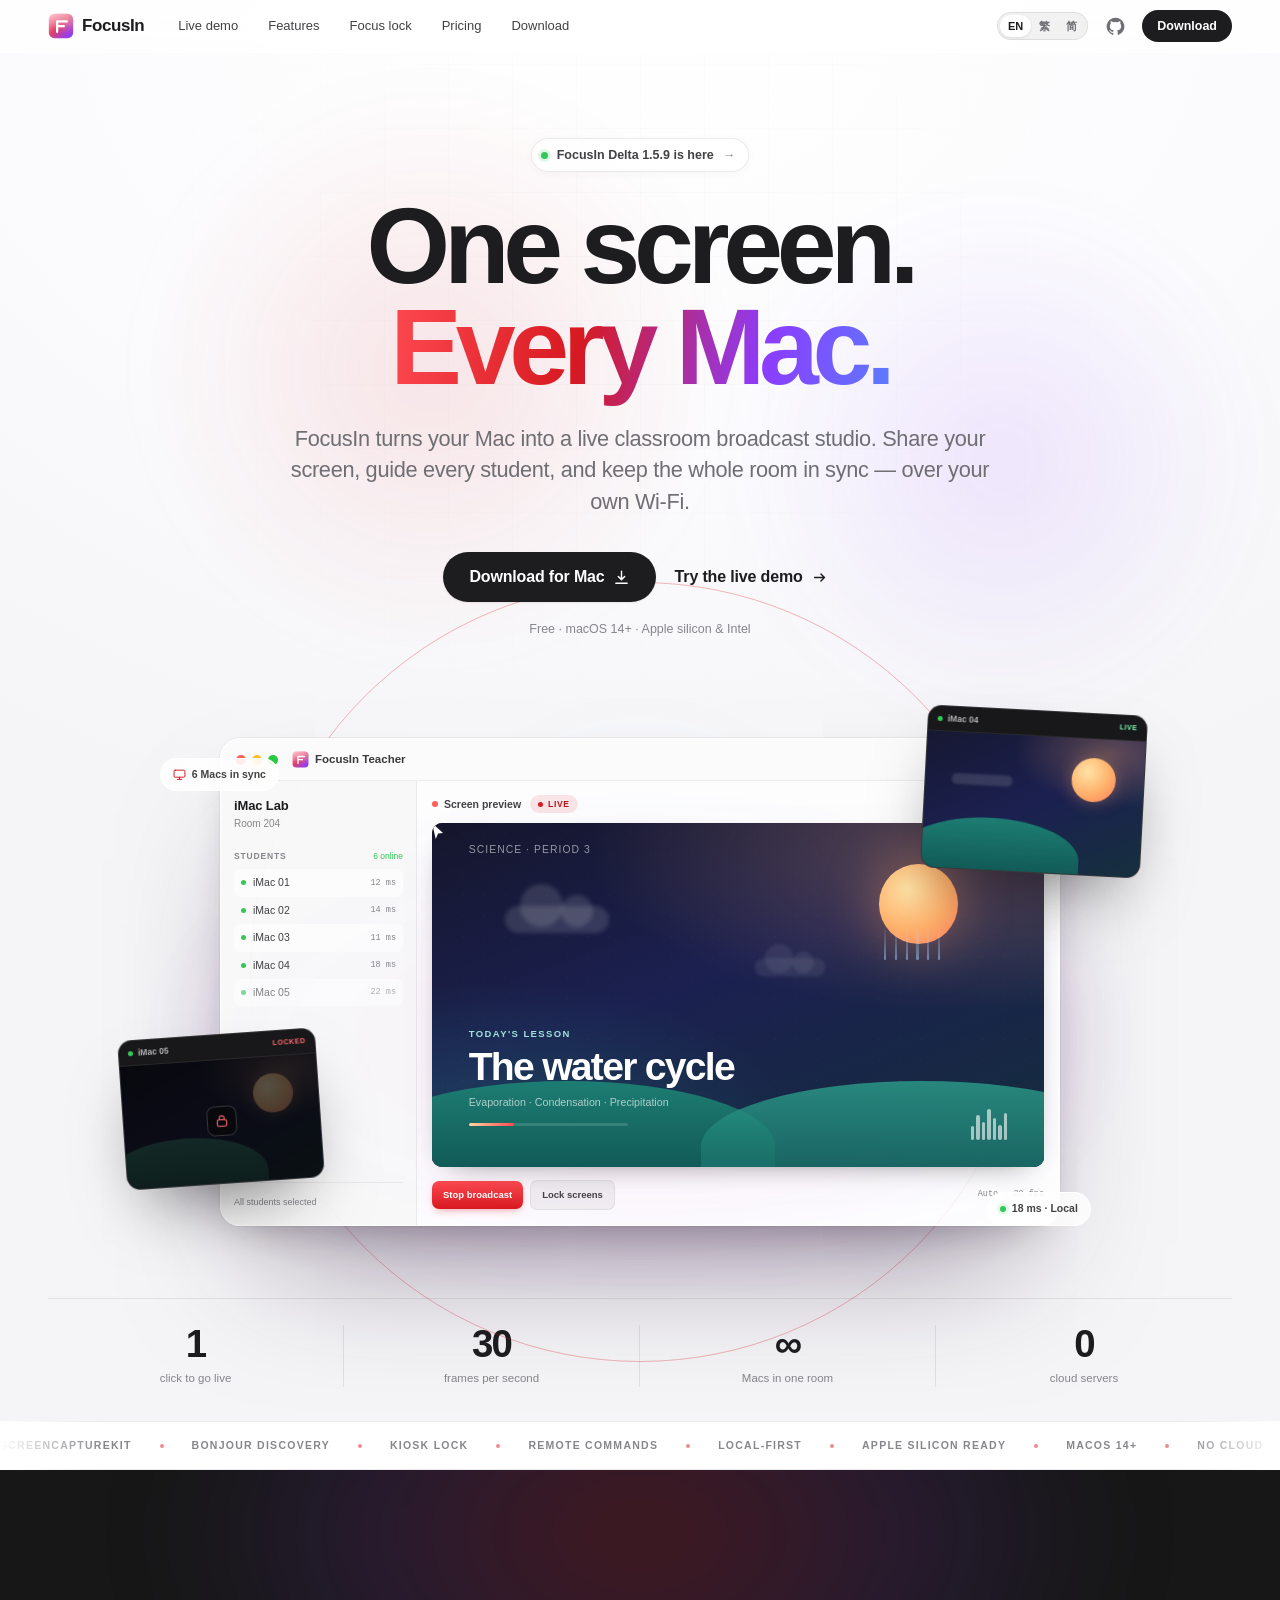
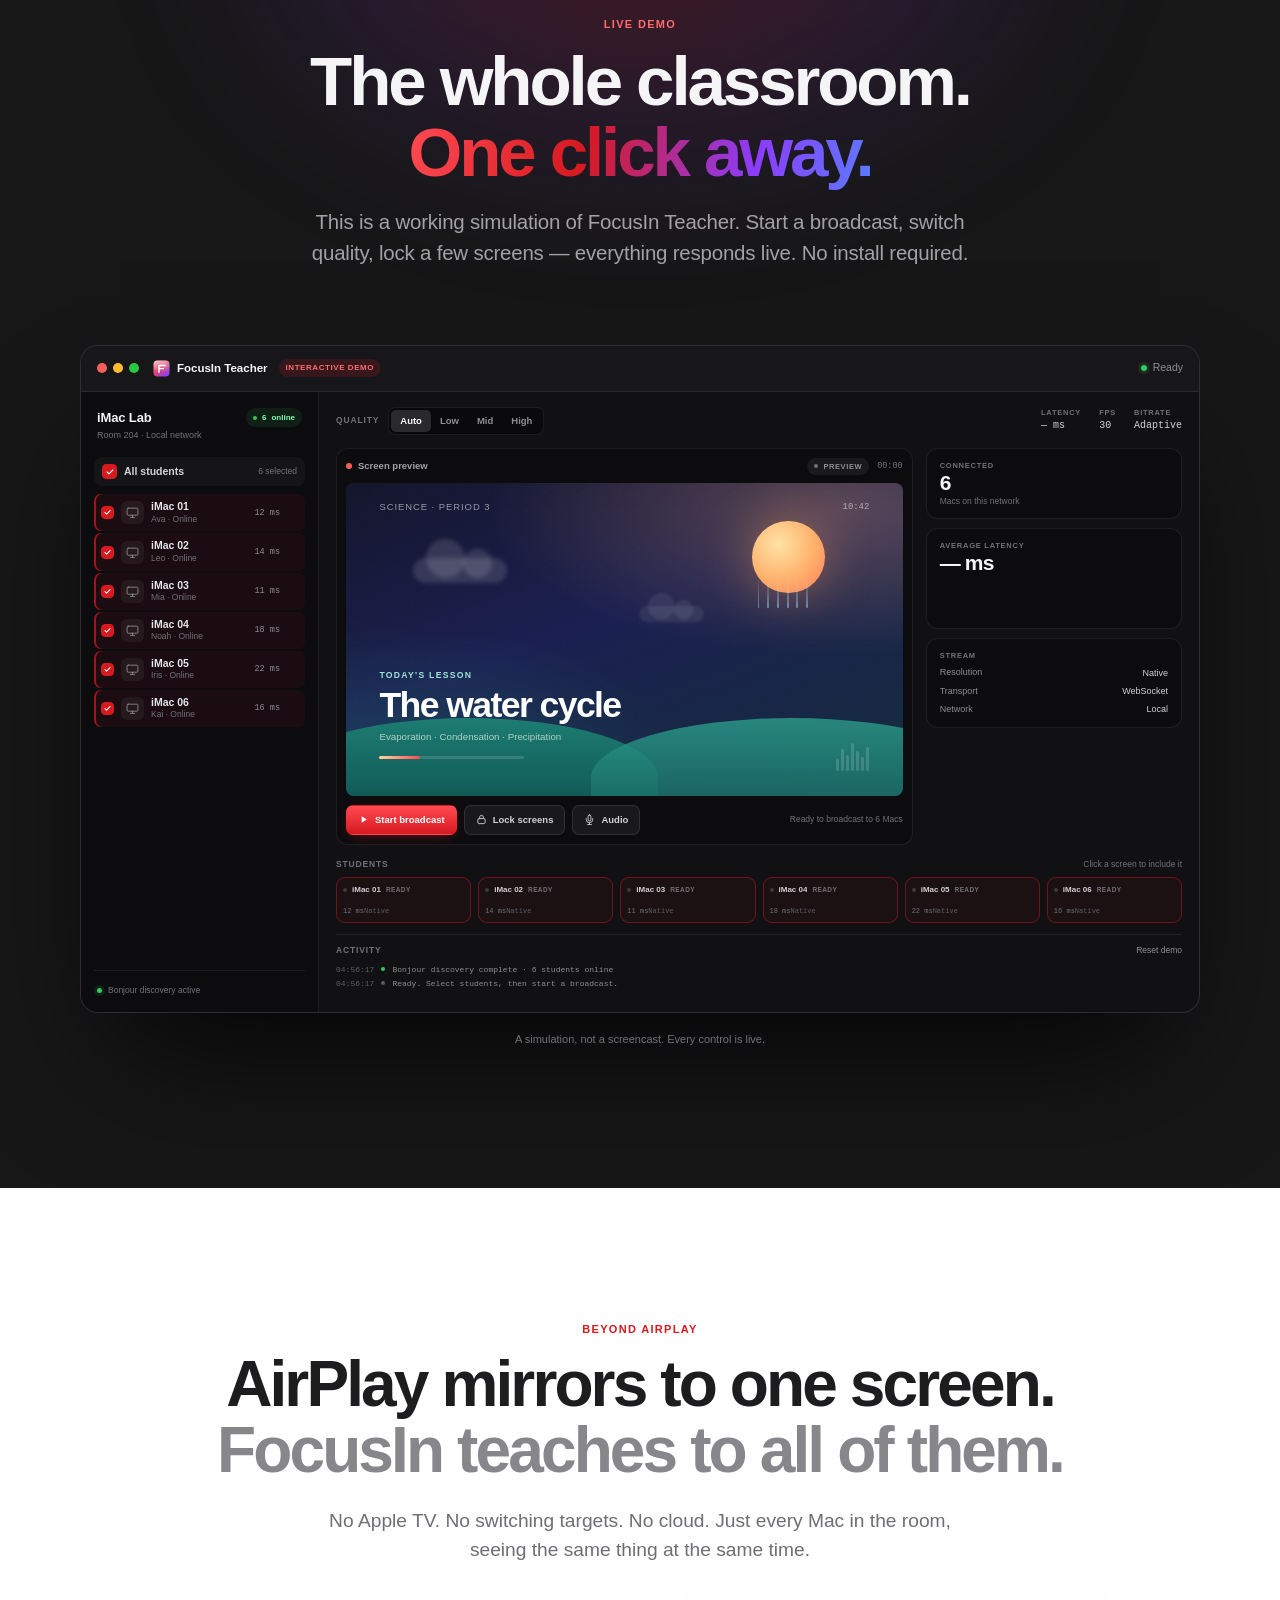
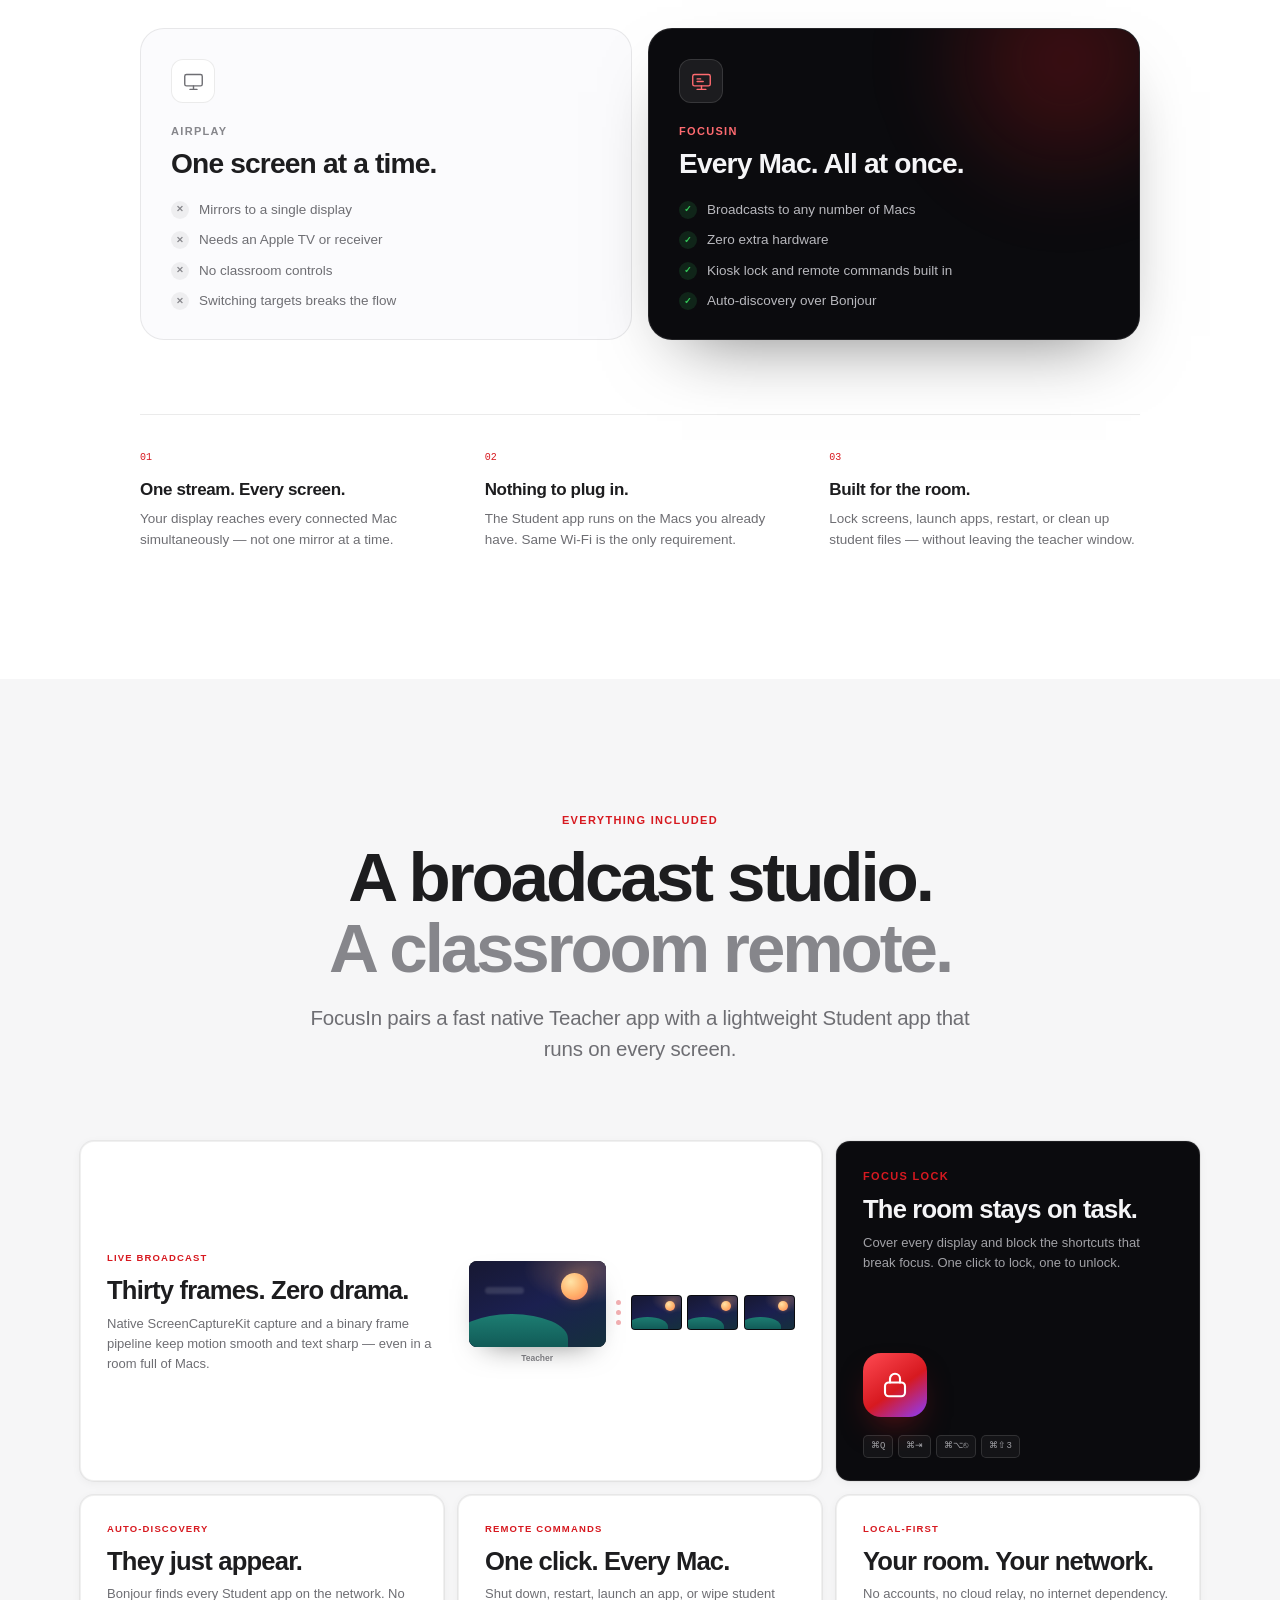
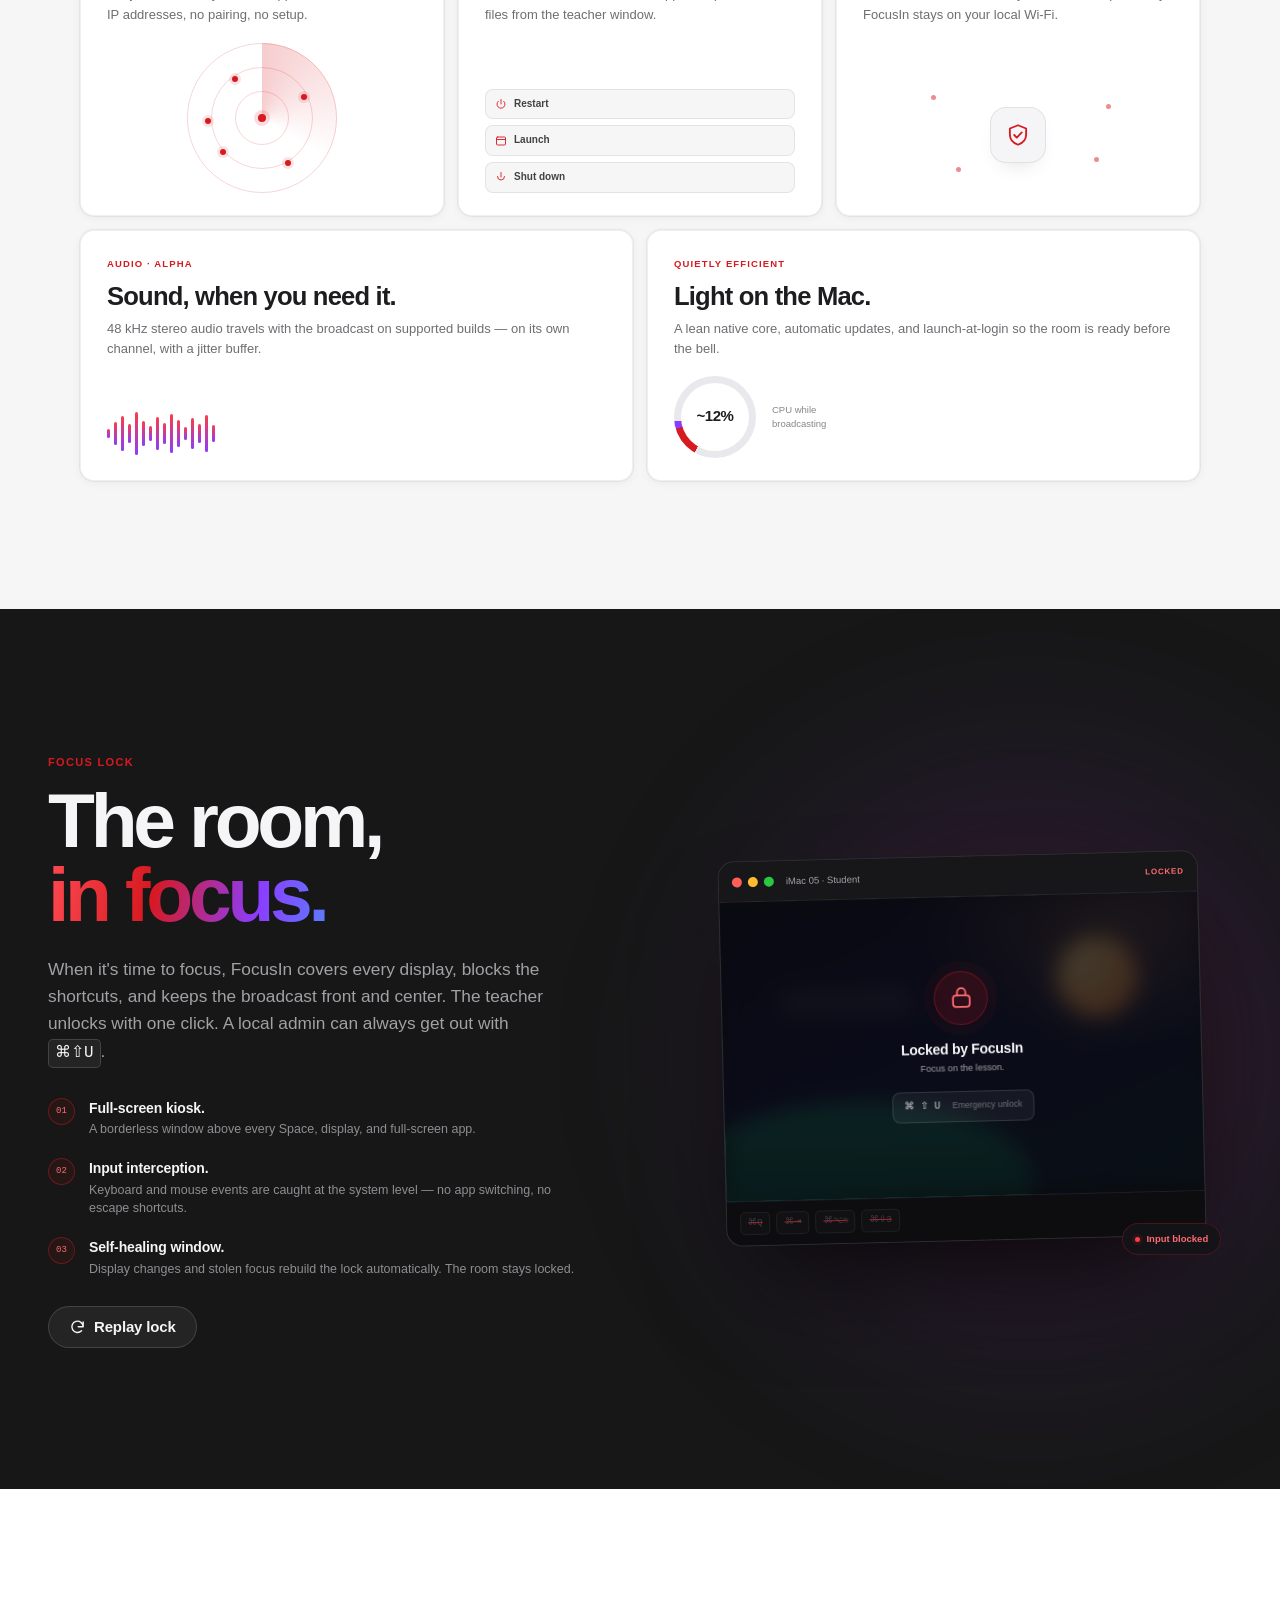
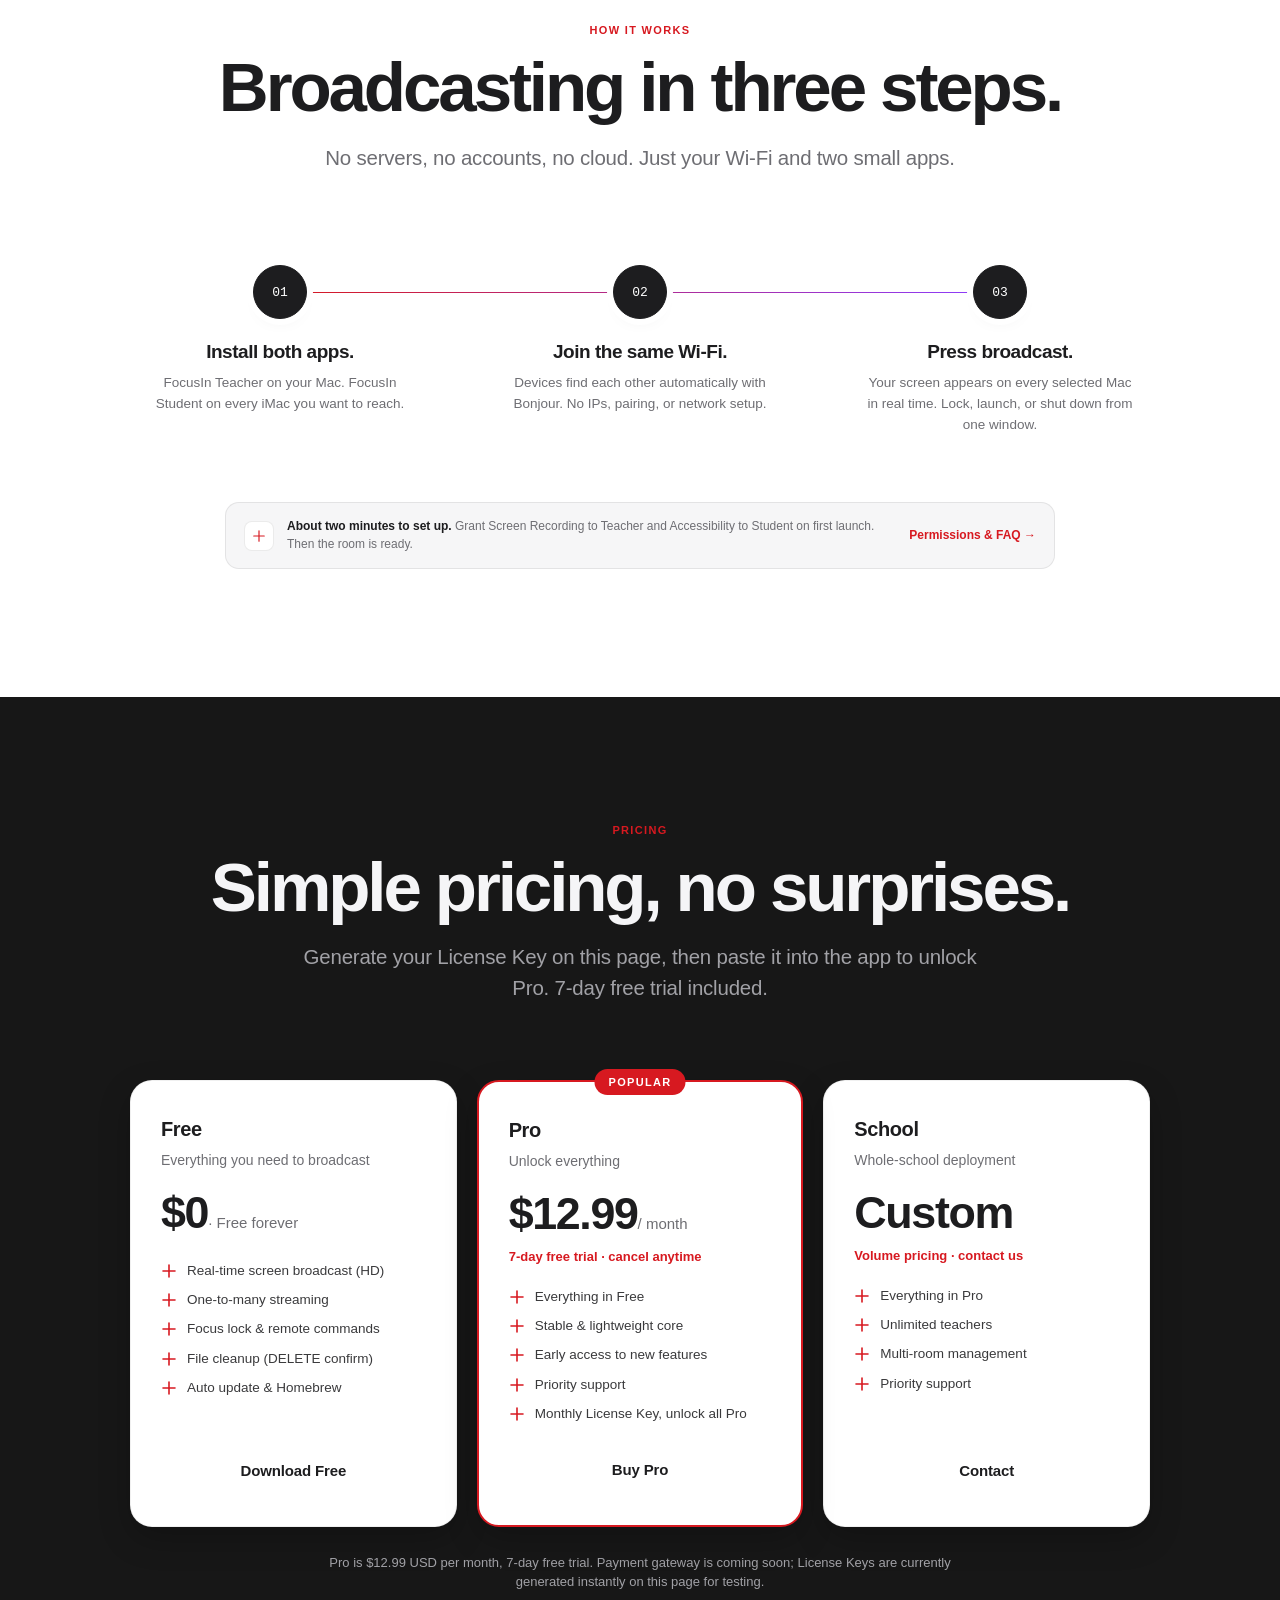
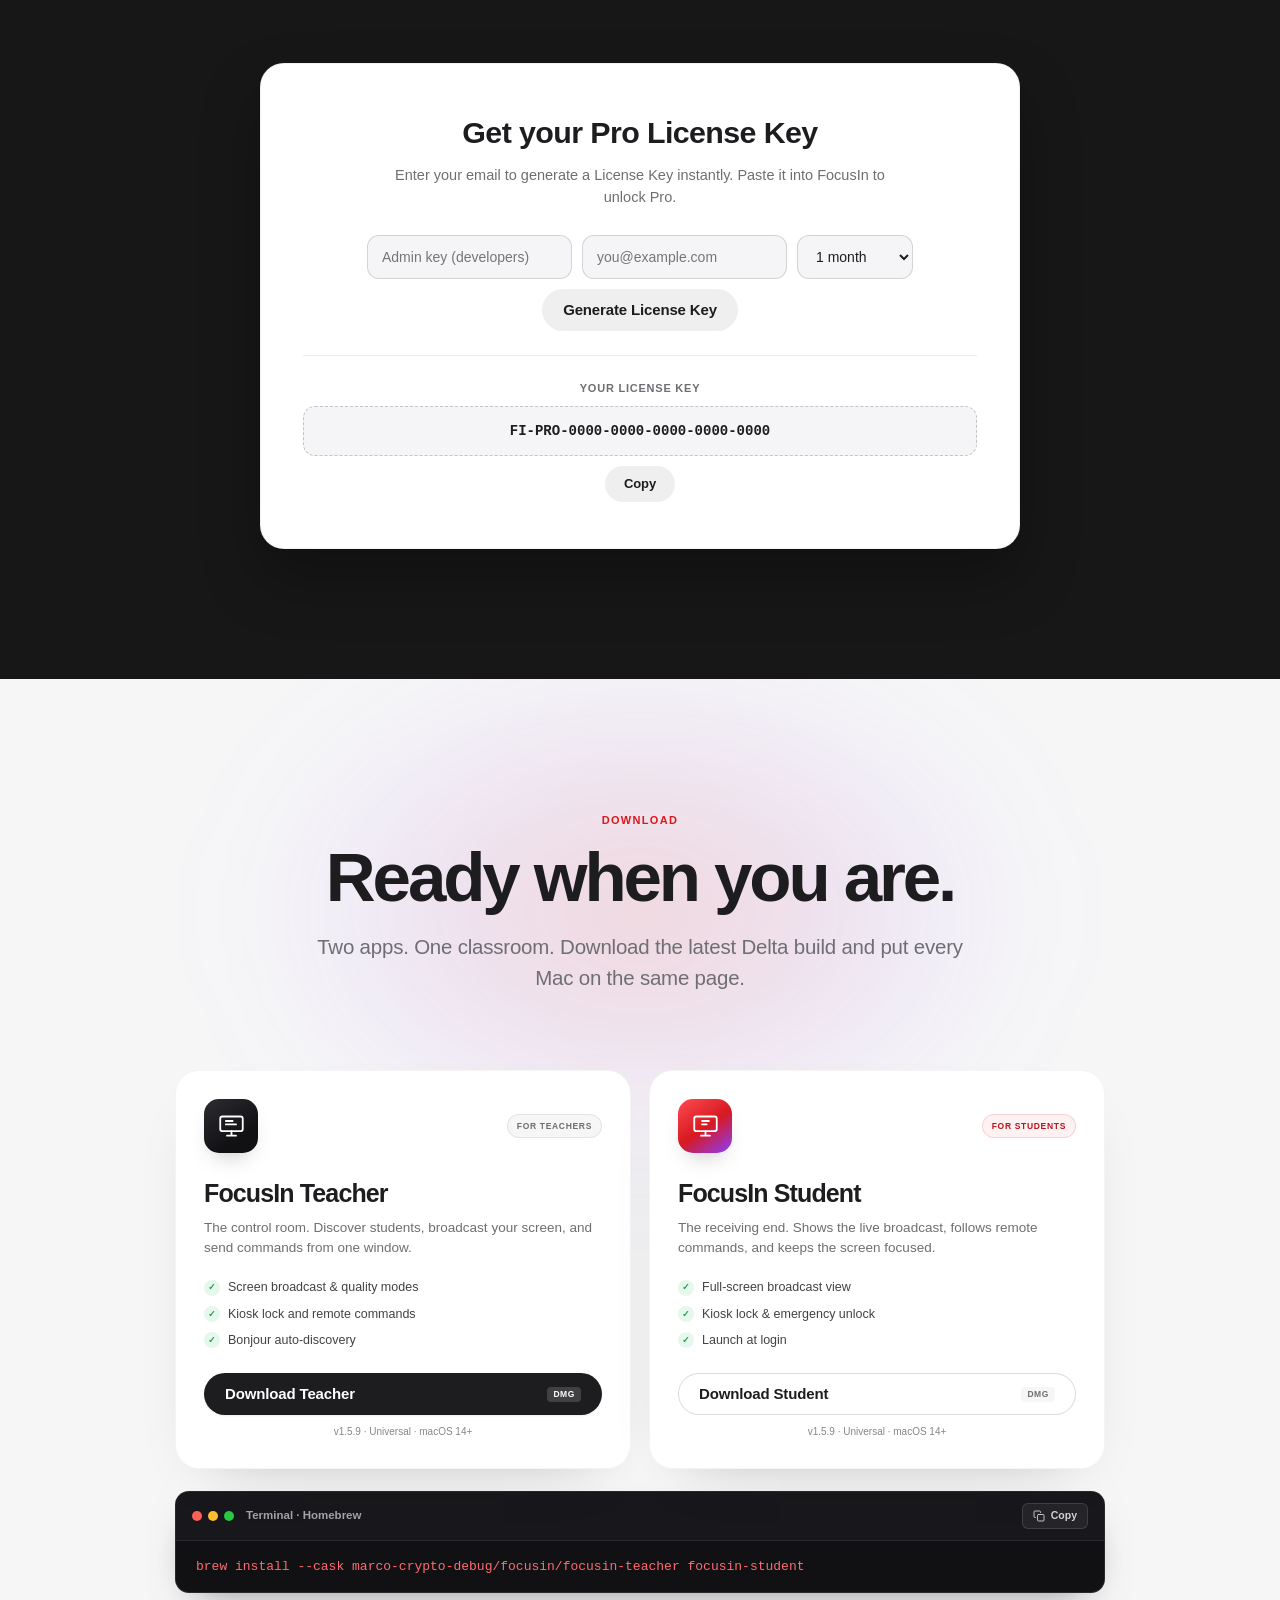
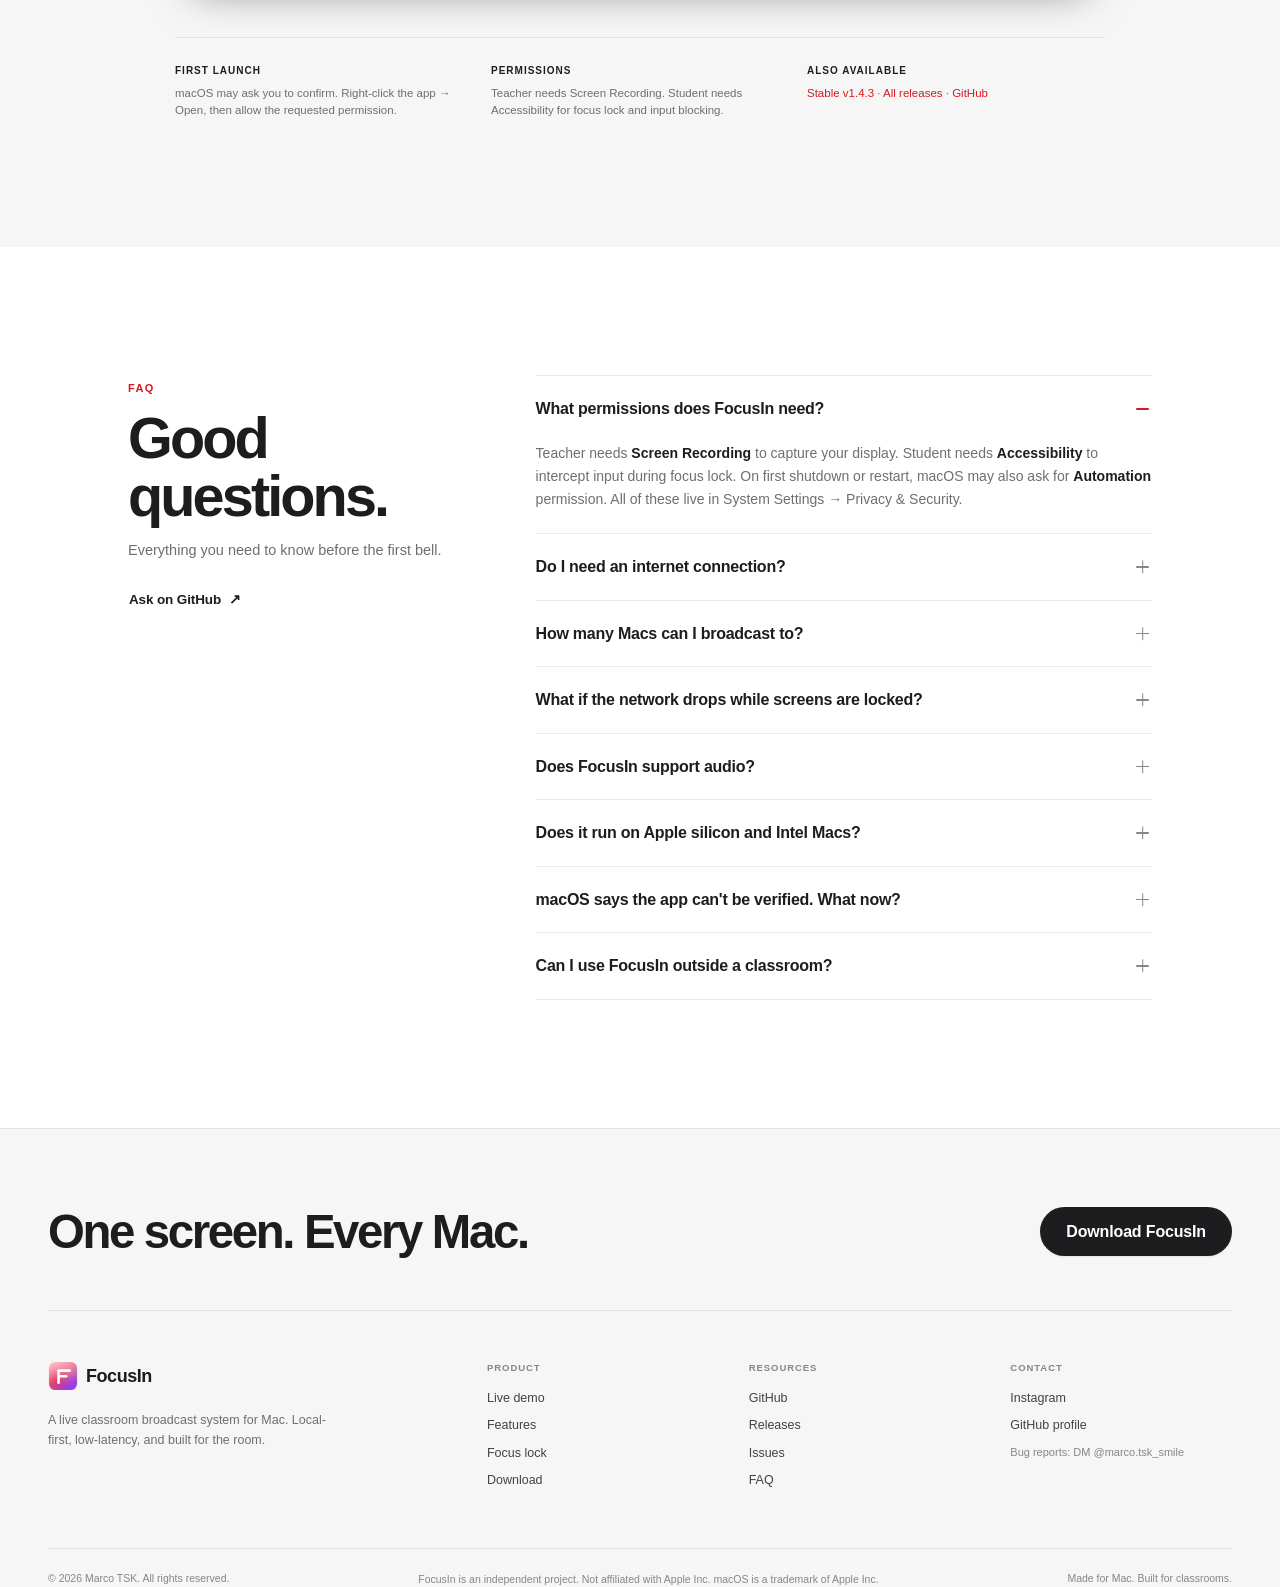
==== source/web/public/index.html @ 0133f8a9 "feat(web): 優化首屏載入效能，同步 App #D71920 品牌色與標題樣式，發布 Cloudflare Pages 靜態構建 - 首屏效能優化：移除 1s-3s 人工動畫延遲，背景 orb" ====
<!DOCTYPE html>
<html lang="en">
<head>
  <meta charset="UTF-8">
  <meta name="viewport" content="width=device-width, initial-scale=1.0">
  <title>FocusIn — One screen. Every Mac.</title>
  <meta name="description" content="FocusIn is a live classroom broadcast system for Mac. Share one screen with every student Mac on your local network, lock the room, and send commands — no dongles, accounts, or cloud.">
  <meta name="theme-color" content="#ffffff">
  <meta name="color-scheme" content="light">
  <link rel="icon" href="data:image/svg+xml,%3Csvg%20xmlns%3D%22http%3A%2F%2Fwww.w3.org%2F2000%2Fsvg%22%20viewBox%3D%220%200%20512%20512%22%20role%3D%22img%22%20aria-label%3D%22FocusIn%20app%20icon%22%3E%0A%20%20%3Cdefs%3E%0A%20%20%20%20%3ClinearGradient%20id%3D%22bg%22%20x1%3D%2288%22%20y1%3D%2256%22%20x2%3D%22436%22%20y2%3D%22456%22%20gradientUnits%3D%22userSpaceOnUse%22%3E%0A%20%20%20%20%20%20%3Cstop%20stop-color%3D%22%23FF9AAF%22%2F%3E%0A%20%20%20%20%20%20%3Cstop%20offset%3D%22.46%22%20stop-color%3D%22%23E0416A%22%2F%3E%0A%20%20%20%20%20%20%3Cstop%20offset%3D%221%22%20stop-color%3D%22%238B3DFF%22%2F%3E%0A%20%20%20%20%3C%2FlinearGradient%3E%0A%20%20%20%20%3ClinearGradient%20id%3D%22shine%22%20x1%3D%22256%22%20y1%3D%2216%22%20x2%3D%22256%22%20y2%3D%22320%22%20gradientUnits%3D%22userSpaceOnUse%22%3E%0A%20%20%20%20%20%20%3Cstop%20stop-color%3D%22%23FFFFFF%22%20stop-opacity%3D%22.28%22%2F%3E%0A%20%20%20%20%20%20%3Cstop%20offset%3D%221%22%20stop-color%3D%22%23FFFFFF%22%20stop-opacity%3D%220%22%2F%3E%0A%20%20%20%20%3C%2FlinearGradient%3E%0A%20%20%20%20%3CradialGradient%20id%3D%22halo%22%20cx%3D%220%22%20cy%3D%220%22%20r%3D%221%22%20gradientTransform%3D%22translate%28360%20120%29%20rotate%28128%29%20scale%28290%29%22%20gradientUnits%3D%22userSpaceOnUse%22%3E%0A%20%20%20%20%20%20%3Cstop%20stop-color%3D%22%23FFFFFF%22%20stop-opacity%3D%22.22%22%2F%3E%0A%20%20%20%20%20%20%3Cstop%20offset%3D%221%22%20stop-color%3D%22%23FFFFFF%22%20stop-opacity%3D%220%22%2F%3E%0A%20%20%20%20%3C%2FradialGradient%3E%0A%20%20%3C%2Fdefs%3E%0A%20%20%3Crect%20x%3D%2216%22%20y%3D%2216%22%20width%3D%22480%22%20height%3D%22480%22%20rx%3D%22112%22%20fill%3D%22url%28%23bg%29%22%2F%3E%0A%20%20%3Crect%20x%3D%2216%22%20y%3D%2216%22%20width%3D%22480%22%20height%3D%22480%22%20rx%3D%22112%22%20fill%3D%22url%28%23halo%29%22%2F%3E%0A%20%20%3Crect%20x%3D%2216%22%20y%3D%2216%22%20width%3D%22480%22%20height%3D%22480%22%20rx%3D%22112%22%20fill%3D%22url%28%23shine%29%22%2F%3E%0A%20%20%3Crect%20x%3D%2228%22%20y%3D%2228%22%20width%3D%22456%22%20height%3D%22456%22%20rx%3D%22100%22%20fill%3D%22none%22%20stroke%3D%22%23FFFFFF%22%20stroke-opacity%3D%22.22%22%20stroke-width%3D%222%22%2F%3E%0A%20%20%3Cpath%20d%3D%22M180%20372V164M180%20164h176M180%20260h132%22%20fill%3D%22none%22%20stroke%3D%22%23FFFFFF%22%20stroke-width%3D%2244%22%20stroke-linecap%3D%22round%22%20stroke-linejoin%3D%22round%22%2F%3E%0A%20%20%3Ccircle%20cx%3D%22370%22%20cy%3D%22164%22%20r%3D%2223%22%20fill%3D%22%23FFFFFF%22%20fill-opacity%3D%22.92%22%2F%3E%0A%3C%2Fsvg%3E%0A" type="image/svg+xml">
  <link rel="apple-touch-icon" href="data:image/svg+xml,%3Csvg%20xmlns%3D%22http%3A%2F%2Fwww.w3.org%2F2000%2Fsvg%22%20viewBox%3D%220%200%20512%20512%22%20role%3D%22img%22%20aria-label%3D%22FocusIn%20app%20icon%22%3E%0A%20%20%3Cdefs%3E%0A%20%20%20%20%3ClinearGradient%20id%3D%22bg%22%20x1%3D%2288%22%20y1%3D%2256%22%20x2%3D%22436%22%20y2%3D%22456%22%20gradientUnits%3D%22userSpaceOnUse%22%3E%0A%20%20%20%20%20%20%3Cstop%20stop-color%3D%22%23FF9AAF%22%2F%3E%0A%20%20%20%20%20%20%3Cstop%20offset%3D%22.46%22%20stop-color%3D%22%23E0416A%22%2F%3E%0A%20%20%20%20%20%20%3Cstop%20offset%3D%221%22%20stop-color%3D%22%238B3DFF%22%2F%3E%0A%20%20%20%20%3C%2FlinearGradient%3E%0A%20%20%20%20%3ClinearGradient%20id%3D%22shine%22%20x1%3D%22256%22%20y1%3D%2216%22%20x2%3D%22256%22%20y2%3D%22320%22%20gradientUnits%3D%22userSpaceOnUse%22%3E%0A%20%20%20%20%20%20%3Cstop%20stop-color%3D%22%23FFFFFF%22%20stop-opacity%3D%22.28%22%2F%3E%0A%20%20%20%20%20%20%3Cstop%20offset%3D%221%22%20stop-color%3D%22%23FFFFFF%22%20stop-opacity%3D%220%22%2F%3E%0A%20%20%20%20%3C%2FlinearGradient%3E%0A%20%20%20%20%3CradialGradient%20id%3D%22halo%22%20cx%3D%220%22%20cy%3D%220%22%20r%3D%221%22%20gradientTransform%3D%22translate%28360%20120%29%20rotate%28128%29%20scale%28290%29%22%20gradientUnits%3D%22userSpaceOnUse%22%3E%0A%20%20%20%20%20%20%3Cstop%20stop-color%3D%22%23FFFFFF%22%20stop-opacity%3D%22.22%22%2F%3E%0A%20%20%20%20%20%20%3Cstop%20offset%3D%221%22%20stop-color%3D%22%23FFFFFF%22%20stop-opacity%3D%220%22%2F%3E%0A%20%20%20%20%3C%2FradialGradient%3E%0A%20%20%3C%2Fdefs%3E%0A%20%20%3Crect%20x%3D%2216%22%20y%3D%2216%22%20width%3D%22480%22%20height%3D%22480%22%20rx%3D%22112%22%20fill%3D%22url%28%23bg%29%22%2F%3E%0A%20%20%3Crect%20x%3D%2216%22%20y%3D%2216%22%20width%3D%22480%22%20height%3D%22480%22%20rx%3D%22112%22%20fill%3D%22url%28%23halo%29%22%2F%3E%0A%20%20%3Crect%20x%3D%2216%22%20y%3D%2216%22%20width%3D%22480%22%20height%3D%22480%22%20rx%3D%22112%22%20fill%3D%22url%28%23shine%29%22%2F%3E%0A%20%20%3Crect%20x%3D%2228%22%20y%3D%2228%22%20width%3D%22456%22%20height%3D%22456%22%20rx%3D%22100%22%20fill%3D%22none%22%20stroke%3D%22%23FFFFFF%22%20stroke-opacity%3D%22.22%22%20stroke-width%3D%222%22%2F%3E%0A%20%20%3Cpath%20d%3D%22M180%20372V164M180%20164h176M180%20260h132%22%20fill%3D%22none%22%20stroke%3D%22%23FFFFFF%22%20stroke-width%3D%2244%22%20stroke-linecap%3D%22round%22%20stroke-linejoin%3D%22round%22%2F%3E%0A%20%20%3Ccircle%20cx%3D%22370%22%20cy%3D%22164%22%20r%3D%2223%22%20fill%3D%22%23FFFFFF%22%20fill-opacity%3D%22.92%22%2F%3E%0A%3C%2Fsvg%3E%0A">
  <meta property="og:title" content="FocusIn — One screen. Every Mac.">
  <meta property="og:description" content="A live classroom broadcast system for Mac. Share one screen with every Mac on your local network.">
  <meta property="og:type" content="website">
  
  <script>document.documentElement.classList.add('js');</script>
<style>
/* ============================================================
   FocusIn — Apple-style product site
   Vanilla CSS. No build step.
   ============================================================ */

/* ---------- Reset & tokens ---------- */
*,
*::before,
*::after { margin: 0; padding: 0; box-sizing: border-box; }

:root {
  --bg: #ffffff;
  --bg-soft: #f6f6f7;
  --ink: #1d1d1f;
  --ink-soft: #424245;
  --muted: #6e6e73;
  --muted-2: #86868b;
  --muted-3: #a1a1a6;
  --line: rgba(0, 0, 0, 0.08);
  --line-strong: rgba(0, 0, 0, 0.14);
  --accent: #D71920;
  --accent-soft: #ff3b45;
  --accent-deep: #b8141a;
  --violet: #8b3dff;
  --green: #1f9d55;
  --dark: #171717;
  --dark-2: #101013;
  --dark-3: #17171a;
  --white-06: rgba(255, 255, 255, 0.06);
  --white-08: rgba(255, 255, 255, 0.08);
  --white-12: rgba(255, 255, 255, 0.12);
  --container: 1240px;
  --radius-s: 10px;
  --radius-m: 14px;
  --radius-l: 24px;
  --radius-xl: 32px;
  --font: -apple-system, BlinkMacSystemFont, "SF Pro Display", "SF Pro Text", "Helvetica Neue", "PingFang SC", "PingFang TC", "Hiragino Sans GB", "Microsoft YaHei", Arial, sans-serif;
  --mono: ui-monospace, "SF Mono", SFMono-Regular, Menlo, Monaco, Consolas, "Liberation Mono", monospace;
  --ease-out: cubic-bezier(0.16, 1, 0.3, 1);
  --ease-spring: cubic-bezier(0.34, 1.56, 0.64, 1);
  --shadow-soft: 0 20px 60px -30px rgba(0, 0, 0, 0.2);
  --shadow-card: 0 2px 10px rgba(0, 0, 0, 0.05), 0 0 0 1px rgba(0, 0, 0, 0.05);
  --shadow-hover: 0 18px 45px -14px rgba(215, 25, 32, 0.16), 0 0 0 1px rgba(215, 25, 32, 0.25);
  --nav-h: 52px;
}

html {
  scroll-behavior: smooth;
  -webkit-text-size-adjust: 100%;
}

section[id],
header[id] {
  scroll-margin-top: calc(var(--nav-h) + 24px);
}

body {
  background: var(--bg);
  color: var(--ink);
  font-family: var(--font);
  font-size: 16px;
  line-height: 1.47;
  -webkit-font-smoothing: antialiased;
  -moz-osx-font-smoothing: grayscale;
  overflow-x: hidden;
}

::selection { background: var(--accent); color: #fff; }

img, svg { display: block; }
img { max-width: 100%; }
a { color: inherit; text-decoration: none; }
button { font: inherit; color: inherit; }
ul, ol { list-style: none; }
h1, h2, h3, h4, p { text-wrap: pretty; }

:focus-visible {
  outline: 2px solid var(--accent);
  outline-offset: 3px;
  border-radius: 4px;
}

.skip-link {
  position: fixed;
  top: 12px;
  left: 12px;
  z-index: 1000;
  padding: 10px 16px;
  border-radius: 10px;
  background: var(--ink);
  color: #fff;
  font-size: 13px;
  transform: translateY(-160%);
  transition: transform 0.25s var(--ease-out);
}
.skip-link:focus { transform: translateY(0); }

.scroll-progress {
  position: fixed;
  inset: 0 0 auto 0;
  height: 2px;
  z-index: 300;
  pointer-events: none;
}
.scroll-progress span {
  display: block;
  height: 100%;
  width: 100%;
  background: linear-gradient(90deg, var(--accent), var(--violet));
  transform: scaleX(0);
  transform-origin: left center;
}

.container {
  width: 100%;
  max-width: var(--container);
  margin: 0 auto;
  padding: 0 28px;
}

/* ---------- Typography helpers ---------- */
.text-gradient {
  background: linear-gradient(100deg, #ff4a52 0%, #D71920 38%, #8B3DFF 75%, #5B7CFF 100%);
  -webkit-background-clip: text;
  background-clip: text;
  -webkit-text-fill-color: transparent;
  color: transparent;
}
.muted { color: var(--muted-2); }

.eyebrow {
  display: inline-flex;
  align-items: center;
  gap: 6px;
  font-size: 11px;
  font-weight: 600;
  line-height: 1;
  letter-spacing: 0.12em;
  text-transform: uppercase;
  color: var(--accent);
  margin-bottom: 16px;
}

.section-head {
  max-width: 860px;
  margin: 0 auto clamp(48px, 6vw, 76px);
  text-align: center;
}
.section-head h2 {
  font-size: clamp(2.6rem, 5.4vw, 4.6rem);
  line-height: 1.02;
  letter-spacing: -0.045em;
  font-weight: 700;
}
.section-head p {
  max-width: 680px;
  margin: 20px auto 0;
  font-size: clamp(1.05rem, 1.6vw, 1.3rem);
  line-height: 1.5;
  letter-spacing: -0.01em;
  color: var(--muted);
}

.section-dark {
  background: var(--dark);
  color: #f5f5f7;
}
.section-head--dark p { color: #a1a1a6; }
.section-head--dark .eyebrow { color: #ff6b70; }

/* ---------- Buttons ---------- */
.btn {
  display: inline-flex;
  align-items: center;
  justify-content: center;
  gap: 8px;
  padding: 11px 20px;
  border: 1px solid transparent;
  border-radius: 980px;
  font-size: 15px;
  font-weight: 600;
  line-height: 1.2;
  letter-spacing: -0.01em;
  white-space: nowrap;
  cursor: pointer;
  transition: background 0.25s var(--ease-out), color 0.25s var(--ease-out), border-color 0.25s var(--ease-out), box-shadow 0.35s var(--ease-out), transform 0.35s var(--ease-out);
}
.btn svg {
  width: 17px;
  height: 17px;
  fill: none;
  stroke: currentColor;
  stroke-width: 2;
  stroke-linecap: round;
  stroke-linejoin: round;
  transition: transform 0.35s var(--ease-out);
}
.btn:hover { transform: translateY(-1px); }
.btn:active { transform: translateY(0) scale(0.985); }
.btn-lg { padding: 14px 25px; font-size: 16px; }

.btn-primary {
  background: var(--ink);
  color: #fff;
  box-shadow: 0 1px 2px rgba(0, 0, 0, 0.08);
}
.btn-primary:hover {
  background: #000;
  box-shadow: 0 10px 30px -10px rgba(0, 0, 0, 0.45);
}
.btn-secondary {
  background: #fff;
  color: var(--ink);
  border-color: var(--line-strong);
}
.btn-secondary:hover {
  border-color: rgba(0, 0, 0, 0.3);
  box-shadow: 0 8px 24px -14px rgba(0, 0, 0, 0.3);
}
.btn-link {
  background: transparent;
  color: var(--ink);
  padding-left: 8px;
  padding-right: 8px;
}
.btn-link:hover { color: var(--accent); }
.btn-link:hover svg { transform: translateX(4px); }
.btn-block { width: 100%; }
.btn-quiet-light {
  background: rgba(255, 255, 255, 0.06);
  color: #f5f5f7;
  border-color: rgba(255, 255, 255, 0.14);
}
.btn-quiet-light:hover {
  background: rgba(255, 255, 255, 0.11);
  border-color: rgba(255, 255, 255, 0.26);
}

/* ---------- Scroll reveal ---------- */
.js [data-reveal] {
  opacity: 0;
  transform: translateY(26px);
  transition: opacity 0.9s var(--ease-out), transform 0.9s var(--ease-out);
  transition-delay: var(--d, 0s);
}
.js [data-reveal="fade"] { transform: none; }
.js [data-reveal="scale"] { transform: translateY(18px) scale(0.965); }
.js [data-reveal].is-visible {
  opacity: 1;
  transform: none;
}

/* ---------- Header ---------- */
.site-header {
  position: fixed;
  inset: 0 0 auto 0;
  z-index: 200;
  background: rgba(255, 255, 255, 0.68);
  -webkit-backdrop-filter: saturate(180%) blur(20px);
  backdrop-filter: saturate(180%) blur(20px);
  border-bottom: 1px solid transparent;
  transition: background 0.35s ease, border-color 0.35s ease, box-shadow 0.35s ease;
}
.site-header.is-scrolled {
  background: rgba(255, 255, 255, 0.86);
  border-bottom-color: var(--line);
  box-shadow: 0 1px 20px rgba(0, 0, 0, 0.03);
}
.nav-inner {
  max-width: var(--container);
  height: var(--nav-h);
  margin: 0 auto;
  padding: 0 28px;
  display: flex;
  align-items: center;
  gap: 34px;
}
.brand {
  display: inline-flex;
  align-items: center;
  gap: 8px;
  font-size: 17px;
  font-weight: 650;
  letter-spacing: -0.025em;
  color: var(--ink);
  flex: 0 0 auto;
}
.brand img { border-radius: 7px; }
.brand:hover { opacity: 0.75; }

.nav-links {
  display: flex;
  align-items: center;
  gap: 30px;
}
.nav-links a {
  position: relative;
  font-size: 13px;
  font-weight: 450;
  color: var(--ink-soft);
  padding: 6px 0;
  transition: color 0.2s ease;
}
.nav-links a::after {
  content: "";
  position: absolute;
  left: 0;
  right: 0;
  bottom: 0;
  height: 1px;
  background: var(--ink);
  transform: scaleX(0);
  transform-origin: left;
  transition: transform 0.35s var(--ease-out);
}
.nav-links a:hover { color: var(--ink); }
.nav-links a:hover::after,
.nav-links a.is-active::after { transform: scaleX(1); }
.nav-links a.is-active { color: var(--ink); }

.nav-actions {
  margin-left: auto;
  display: flex;
  align-items: center;
  gap: 14px;
}
.lang-switch {
  display: inline-flex;
  align-items: center;
  padding: 2px;
  border-radius: 980px;
  background: rgba(0, 0, 0, 0.05);
  border: 1px solid var(--line);
}
.lang-btn {
  border: 0;
  background: transparent;
  color: var(--muted);
  font-size: 11px;
  font-weight: 600;
  padding: 3px 8px;
  border-radius: 980px;
  cursor: pointer;
  transition: background 0.2s ease, color 0.2s ease;
}
.lang-btn:hover { color: var(--ink); }
.lang-btn.is-active {
  background: #fff;
  color: var(--ink);
  box-shadow: 0 1px 3px rgba(0, 0, 0, 0.1);
}
.mobile-lang-row {
  display: flex;
  align-items: center;
  justify-content: space-between;
  padding: 8px 0 14px;
  margin-bottom: 8px;
  border-bottom: 1px solid var(--line);
  font-size: 13px;
  color: var(--muted);
}
.nav-github {
  width: 26px;
  height: 26px;
  display: inline-flex;
  align-items: center;
  justify-content: center;
  color: var(--muted);
  transition: color 0.2s ease, transform 0.2s ease;
}
.nav-github svg { width: 19px; height: 19px; fill: currentColor; }
.nav-github:hover { color: var(--ink); transform: translateY(-1px); }
.nav-cta {
  display: inline-flex;
  align-items: center;
  padding: 7px 15px;
  border-radius: 980px;
  background: var(--ink);
  color: #fff;
  font-size: 12.5px;
  font-weight: 600;
  transition: background 0.2s ease, transform 0.2s ease, box-shadow 0.2s ease;
}
.nav-cta:hover {
  background: #000;
  transform: translateY(-1px);
  box-shadow: 0 8px 20px -10px rgba(0, 0, 0, 0.5);
}

.menu-toggle {
  display: none;
  width: 34px;
  height: 34px;
  border: 0;
  background: transparent;
  cursor: pointer;
  position: relative;
}
.menu-toggle span {
  position: absolute;
  left: 7px;
  right: 7px;
  height: 1.5px;
  background: var(--ink);
  border-radius: 2px;
  transition: transform 0.35s var(--ease-out), top 0.35s var(--ease-out);
}
.menu-toggle span:first-child { top: 13px; }
.menu-toggle span:last-child { top: 20px; }
.menu-toggle[aria-expanded="true"] span:first-child { top: 16.5px; transform: rotate(45deg); }
.menu-toggle[aria-expanded="true"] span:last-child { top: 16.5px; transform: rotate(-45deg); }

.mobile-menu {
  position: absolute;
  top: 100%;
  left: 0;
  right: 0;
  padding: 10px 28px 26px;
  background: rgba(255, 255, 255, 0.96);
  -webkit-backdrop-filter: blur(24px);
  backdrop-filter: blur(24px);
  border-bottom: 1px solid var(--line);
  opacity: 0;
  visibility: hidden;
  transform: translateY(-8px);
  transition: opacity 0.3s ease, transform 0.3s var(--ease-out), visibility 0.3s;
}
.mobile-menu.is-open {
  opacity: 1;
  visibility: visible;
  transform: none;
}
.mobile-menu nav {
  display: flex;
  flex-direction: column;
}
.mobile-menu nav a {
  display: flex;
  align-items: center;
  justify-content: space-between;
  padding: 14px 2px;
  border-bottom: 1px solid var(--line);
  font-size: 16px;
  font-weight: 550;
}
.mobile-menu nav a span { color: var(--muted-2); }
.mobile-github {
  display: inline-block;
  margin-top: 18px;
  font-size: 13px;
  color: var(--muted);
}

/* ---------- Hero ---------- */
.hero {
  position: relative;
  padding-top: calc(var(--nav-h) + 86px);
  overflow: hidden;
  background:
    radial-gradient(90% 60% at 50% 0%, #ffffff 0%, #fbfbfd 55%, #f5f5f7 100%);
}
.hero-bg {
  position: absolute;
  inset: 0;
  pointer-events: none;
  overflow: hidden;
}
.orb {
  position: absolute;
  border-radius: 50%;
  filter: blur(42px);
  opacity: 0.5;
  pointer-events: none;
  animation-play-state: paused;
  will-change: transform;
}
.orb.orb-play {
  animation-play-state: running;
}
.orb-a {
  width: 620px;
  height: 620px;
  top: 60px;
  left: 50%;
  margin-left: -520px;
  background: radial-gradient(circle, rgba(215, 25, 32, 0.22), transparent 65%);
  animation: orbFloat 16s ease-in-out infinite alternate;
}
.orb-b {
  width: 560px;
  height: 560px;
  top: 180px;
  left: 50%;
  margin-left: 80px;
  background: radial-gradient(circle, rgba(139, 61, 255, 0.24), transparent 65%);
  animation: orbFloat 18s ease-in-out -6s infinite alternate-reverse;
}
.orb-c {
  width: 520px;
  height: 420px;
  top: 720px;
  left: 50%;
  margin-left: -260px;
  background: radial-gradient(circle, rgba(91, 124, 255, 0.16), transparent 65%);
  animation: orbFloat 22s ease-in-out -10s infinite alternate;
}
.grid-veil {
  position: absolute;
  inset: 0;
  background-image:
    linear-gradient(rgba(0, 0, 0, 0.035) 1px, transparent 1px),
    linear-gradient(90deg, rgba(0, 0, 0, 0.035) 1px, transparent 1px);
  background-size: 64px 64px;
  -webkit-mask-image: radial-gradient(70% 55% at 50% 20%, #000 0%, transparent 75%);
  mask-image: radial-gradient(70% 55% at 50% 20%, #000 0%, transparent 75%);
  opacity: 0.45;
}
@keyframes orbFloat {
  from { transform: translate3d(0, -12px, 0) scale(1); }
  to { transform: translate3d(24px, 26px, 0) scale(1.08); }
}

.hero-copy {
  position: relative;
  z-index: 2;
  text-align: center;
  max-width: 1040px;
}
.announce {
  display: inline-flex;
  align-items: center;
  gap: 9px;
  padding: 7px 13px 7px 9px;
  border: 1px solid var(--line);
  border-radius: 980px;
  background: rgba(255, 255, 255, 0.68);
  -webkit-backdrop-filter: blur(14px);
  backdrop-filter: blur(14px);
  box-shadow: 0 2px 10px rgba(0, 0, 0, 0.03);
  font-size: 12.5px;
  font-weight: 550;
  color: var(--ink-soft);
  transition: transform 0.3s var(--ease-out), box-shadow 0.3s ease, border-color 0.3s ease;
}
.announce:hover {
  transform: translateY(-1px);
  border-color: var(--line-strong);
  box-shadow: 0 8px 24px -14px rgba(0, 0, 0, 0.25);
}
.announce-dot {
  width: 7px;
  height: 7px;
  border-radius: 50%;
  background: #34c759;
  box-shadow: 0 0 0 3px rgba(52, 199, 89, 0.14);
  animation: softPulse 2.4s ease-in-out infinite;
}
.announce-arrow { color: var(--muted-2); }

.hero-title {
  margin: 24px auto 24px;
  font-size: clamp(3.6rem, 8.4vw, 7.6rem);
  line-height: 0.94;
  letter-spacing: -0.058em;
  font-weight: 700;
  text-wrap: balance;
}
.hero-sub {
  max-width: 710px;
  margin: 0 auto;
  font-size: clamp(1.1rem, 1.75vw, 1.36rem);
  line-height: 1.47;
  letter-spacing: -0.015em;
  color: var(--muted);
}
.hero-actions {
  display: flex;
  align-items: center;
  justify-content: center;
  flex-wrap: wrap;
  gap: 10px;
  margin-top: 34px;
}
.hero-note {
  margin-top: 18px;
  font-size: 12.5px;
  color: var(--muted-2);
}

/* ---------- Hero product stage ---------- */
.hero-visual {
  position: relative;
  z-index: 1;
  margin-top: clamp(48px, 6vw, 76px);
  padding: 24px 28px 0;
  perspective: 1800px;
}
.hero-stage {
  position: relative;
  max-width: 980px;
  margin: 0 auto;
  transform-style: preserve-3d;
  transition: transform 0.5s var(--ease-out);
  will-change: transform;
}
.stage-glow {
  position: absolute;
  inset: 8% -8% -6%;
  background: radial-gradient(60% 60% at 50% 55%, rgba(215, 25, 32, 0.28), rgba(139, 61, 255, 0.14) 48%, transparent 70%);
  filter: blur(60px);
  opacity: 0.8;
  z-index: 0;
}
.pulse-ring {
  position: absolute;
  top: 48%;
  left: 50%;
  width: 780px;
  height: 780px;
  margin: -390px 0 0 -390px;
  border: 1px solid rgba(215, 25, 32, 0.16);
  border-radius: 50%;
  z-index: 0;
  animation: pulseRing 8s ease-out infinite;
  pointer-events: none;
}
.pulse-ring.ring-b { animation-delay: 4s; }
@keyframes pulseRing {
  0% { transform: scale(0.72); opacity: 0; }
  18% { opacity: 0.9; }
  100% { transform: scale(1.18); opacity: 0; }
}

.teacher-window {
  position: relative;
  z-index: 2;
  width: min(840px, 100%);
  margin: 0 auto;
  border-radius: 20px;
  overflow: hidden;
  background: rgba(255, 255, 255, 0.8);
  border: 1px solid rgba(255, 255, 255, 0.9);
  box-shadow:
    0 70px 140px -50px rgba(40, 10, 50, 0.5),
    0 18px 45px -24px rgba(0, 0, 0, 0.35),
    0 0 0 1px rgba(0, 0, 0, 0.05);
  -webkit-backdrop-filter: blur(28px) saturate(160%);
  backdrop-filter: blur(28px) saturate(160%);
  transform: translateZ(0);
}
.tw-titlebar,
.demo-titlebar {
  display: flex;
  align-items: center;
  gap: 14px;
  height: 42px;
  padding: 0 15px;
  background: rgba(250, 250, 252, 0.78);
  border-bottom: 1px solid rgba(0, 0, 0, 0.06);
}
.traffic { display: inline-flex; gap: 6px; flex: 0 0 auto; }
.traffic i {
  width: 10px;
  height: 10px;
  border-radius: 50%;
  display: block;
}
.traffic i:nth-child(1) { background: #ff5f57; }
.traffic i:nth-child(2) { background: #febc2e; }
.traffic i:nth-child(3) { background: #28c840; }
.tw-app {
  display: flex;
  align-items: center;
  gap: 6px;
  font-size: 11.5px;
  font-weight: 600;
  color: #3a3a3c;
}
.tw-app img { border-radius: 4px; }
.tw-status {
  margin-left: auto;
  display: inline-flex;
  align-items: center;
  gap: 6px;
  font-size: 10.5px;
  font-weight: 550;
  color: var(--muted);
}
.tw-status i {
  width: 6px;
  height: 6px;
  border-radius: 50%;
  background: #34c759;
  box-shadow: 0 0 0 3px rgba(52, 199, 89, 0.14);
  animation: softPulse 2s infinite;
}
.tw-body {
  display: grid;
  grid-template-columns: 196px minmax(0, 1fr);
  min-height: 430px;
}
.tw-side {
  display: flex;
  flex-direction: column;
  padding: 15px 13px;
  background: rgba(245, 245, 247, 0.72);
  border-right: 1px solid rgba(0, 0, 0, 0.06);
}
.tw-room {
  font-size: 13px;
  font-weight: 700;
  letter-spacing: -0.01em;
}
.tw-room span {
  display: block;
  margin-top: 2px;
  font-size: 10px;
  font-weight: 500;
  color: var(--muted-2);
  letter-spacing: 0;
}
.tw-side-label {
  display: flex;
  justify-content: space-between;
  margin: 18px 0 7px;
  font-size: 8.5px;
  font-weight: 700;
  letter-spacing: 0.1em;
  text-transform: uppercase;
  color: var(--muted-2);
}
.tw-side-label span {
  font-weight: 500;
  letter-spacing: 0;
  text-transform: none;
  color: #34c759;
}
.tw-device {
  display: flex;
  align-items: center;
  gap: 7px;
  padding: 6px 7px;
  border-radius: 7px;
  font-size: 10.5px;
  color: var(--ink-soft);
}
.tw-device:nth-of-type(odd) { background: rgba(255, 255, 255, 0.55); }
.tw-device .dot {
  width: 5px;
  height: 5px;
  border-radius: 50%;
  background: #34c759;
}
.tw-device .ms {
  margin-left: auto;
  font-family: var(--mono);
  font-size: 8.5px;
  color: var(--muted-2);
}
.tw-device--muted { opacity: 0.64; }
.tw-side-foot {
  margin-top: auto;
  padding-top: 13px;
  border-top: 1px solid rgba(0, 0, 0, 0.06);
  font-size: 9px;
  color: var(--muted-2);
}
.tw-main {
  min-width: 0;
  padding: 14px 15px 15px;
  display: flex;
  flex-direction: column;
}
.tw-preview-head {
  display: flex;
  align-items: center;
  gap: 9px;
  font-size: 10.5px;
  font-weight: 550;
  color: var(--ink-soft);
}
.tw-preview-title { display: inline-flex; align-items: center; gap: 6px; }
.window-dot {
  width: 6px;
  height: 6px;
  border-radius: 50%;
  background: #ff5f57;
}
.live-pill {
  display: inline-flex;
  align-items: center;
  gap: 5px;
  padding: 3px 8px;
  border-radius: 980px;
  background: rgba(215, 25, 32, 0.1);
  color: var(--accent-deep);
  font-size: 8.5px;
  font-weight: 750;
  letter-spacing: 0.08em;
  text-transform: uppercase;
}
.live-pill i {
  width: 5px;
  height: 5px;
  border-radius: 50%;
  background: var(--accent);
  animation: softPulse 1.4s infinite;
}
.tw-timer {
  margin-left: auto;
  font-family: var(--mono);
  font-size: 9px;
  color: var(--muted-2);
}
.tw-screen {
  position: relative;
  margin-top: 10px;
  aspect-ratio: 16 / 9;
  border-radius: 10px;
  overflow: hidden;
  background: #0b0c10;
  box-shadow: inset 0 0 0 1px rgba(255, 255, 255, 0.09), 0 10px 30px -18px rgba(0, 0, 0, 0.6);
  container-type: inline-size;
}
.tw-live-flag {
  position: absolute;
  top: 5%;
  right: 4%;
  z-index: 5;
  display: inline-flex;
  align-items: center;
  gap: 4px;
  padding: 3px 7px;
  border-radius: 980px;
  background: rgba(7, 7, 9, 0.6);
  -webkit-backdrop-filter: blur(8px);
  backdrop-filter: blur(8px);
  color: #fff;
  font-size: 7px;
  font-weight: 750;
  letter-spacing: 0.1em;
}
.tw-live-flag i {
  width: 4px;
  height: 4px;
  border-radius: 50%;
  background: var(--accent-soft);
  animation: softPulse 1.2s infinite;
}
.tw-cursor,
.preview-cursor {
  position: absolute;
  z-index: 6;
  width: 11px;
  height: 16px;
  background: #fff;
  clip-path: polygon(0 0, 100% 62%, 55% 66%, 34% 100%);
  filter: drop-shadow(0 1px 2px rgba(0, 0, 0, 0.5));
  animation: cursorMove 11s ease-in-out infinite;
}
.tw-controls {
  display: flex;
  align-items: center;
  gap: 7px;
  margin-top: 12px;
}
.tw-btn {
  display: inline-flex;
  align-items: center;
  padding: 7px 11px;
  border-radius: 7px;
  font-size: 9.5px;
  font-weight: 650;
}
.tw-btn-primary {
  background: linear-gradient(180deg, #ff4a52, var(--accent));
  color: #fff;
  box-shadow: 0 3px 10px -4px rgba(215, 25, 32, 0.6);
}
.tw-btn-secondary {
  background: rgba(0, 0, 0, 0.05);
  color: var(--ink-soft);
  border: 1px solid rgba(0, 0, 0, 0.06);
}
.tw-quality {
  margin-left: auto;
  font-family: var(--mono);
  font-size: 8.5px;
  color: var(--muted-2);
}

/* ---------- The lesson slide (shared) ---------- */
.slide {
  position: absolute;
  inset: 0;
  overflow: hidden;
  color: #fff;
  background:
    radial-gradient(120% 90% at 88% 8%, rgba(255, 176, 112, 0.28), transparent 52%),
    radial-gradient(90% 80% at 10% 90%, rgba(41, 190, 160, 0.2), transparent 55%),
    linear-gradient(160deg, #15162c 0%, #1b2050 44%, #142d3c 100%);
}
.slide::before {
  content: "";
  position: absolute;
  inset: 0;
  background-image: radial-gradient(rgba(255, 255, 255, 0.14) 0.7px, transparent 0.7px);
  background-size: 3.4% 6%;
  opacity: 0.35;
}
.slide-top {
  position: absolute;
  top: 5.5%;
  left: 6%;
  right: 6%;
  z-index: 4;
  display: flex;
  align-items: center;
  justify-content: space-between;
  font-size: 1.7cqw;
  letter-spacing: 0.1em;
  text-transform: uppercase;
  color: rgba(255, 255, 255, 0.55);
}
.slide-clock {
  font-family: var(--mono);
  letter-spacing: 0;
  font-size: 1.6cqw;
}
.slide-art { position: absolute; inset: 0; }
.sun {
  position: absolute;
  top: 12%;
  right: 14%;
  width: 13cqw;
  height: 13cqw;
  border-radius: 50%;
  background: radial-gradient(circle at 36% 32%, #ffe3a6, #ffb06a 55%, #ff7a5c 100%);
  box-shadow: 0 0 9cqw rgba(255, 160, 95, 0.45);
  animation: sunGlow 5s ease-in-out infinite alternate;
  animation-play-state: paused;
}
.cloud {
  position: absolute;
  height: 4.4cqw;
  width: 17cqw;
  border-radius: 999px;
  background: rgba(255, 255, 255, 0.13);
  filter: blur(0.35cqw);
  animation: cloudDrift 20s linear infinite;
  animation-play-state: paused;
}
.cloud::before,
.cloud::after {
  content: "";
  position: absolute;
  bottom: 20%;
  border-radius: 50%;
  background: inherit;
}
.cloud::before { left: 14%; width: 7cqw; height: 7cqw; }
.cloud::after { right: 16%; width: 5.2cqw; height: 5.2cqw; }
.cloud-a { top: 24%; left: 12%; }
.cloud-b { top: 38%; left: 50%; transform: scale(0.68); opacity: 0.6; animation-duration: 26s; animation-direction: reverse; }
.rain {
  position: absolute;
  top: 30%;
  right: 17%;
  display: flex;
  gap: 1.4cqw;
  animation: rainFade 3s ease-in-out infinite alternate;
  animation-play-state: paused;
}
.rain i {
  width: 0.35cqw;
  height: 5.5cqw;
  border-radius: 999px;
  background: linear-gradient(180deg, rgba(160, 220, 255, 0), rgba(160, 220, 255, 0.5));
  animation: rainFall 1.4s linear infinite;
  animation-play-state: paused;
}
.rain i:nth-child(2) { animation-delay: -0.2s; }
.rain i:nth-child(3) { animation-delay: -0.5s; }
.rain i:nth-child(4) { animation-delay: -0.8s; }
.rain i:nth-child(5) { animation-delay: -1.05s; }
.rain i:nth-child(6) { animation-delay: -0.35s; }
.hill {
  position: absolute;
  bottom: -13%;
  height: 38%;
  border-radius: 50% 50% 0 0;
}
.hill-a {
  left: -12%;
  width: 68%;
  background: linear-gradient(180deg, #1d7d72, #0b4949);
}
.hill-b {
  right: -16%;
  width: 72%;
  background: linear-gradient(180deg, #2b9c8a, #125b5b);
  opacity: 0.82;
}
.slide-copy {
  position: absolute;
  left: 6%;
  bottom: 12%;
  z-index: 4;
  max-width: 66%;
}
.slide-label {
  display: block;
  margin-bottom: 1.1cqw;
  font-size: 1.55cqw;
  font-weight: 650;
  letter-spacing: 0.15em;
  text-transform: uppercase;
  color: #9fe3d8;
}
.slide-copy h3 {
  font-size: 6.4cqw;
  line-height: 0.98;
  letter-spacing: -0.045em;
  font-weight: 700;
  text-wrap: balance;
}
.slide-copy p {
  margin-top: 1.4cqw;
  font-size: 1.75cqw;
  line-height: 1.4;
  color: rgba(255, 255, 255, 0.65);
}
.slide-progress {
  width: 26cqw;
  height: 0.45cqw;
  margin-top: 2.2cqw;
  border-radius: 999px;
  background: rgba(255, 255, 255, 0.14);
  overflow: hidden;
}
.slide-progress span {
  display: block;
  width: 100%;
  height: 100%;
  border-radius: inherit;
  background: linear-gradient(90deg, #ffd6a0, #ff4a52);
  transform: scaleX(0.28);
  transform-origin: left center;
  animation: slideProgress 14s linear infinite;
  animation-play-state: paused;
}
.slide-eq {
  position: absolute;
  right: 6%;
  bottom: 8%;
  z-index: 4;
  display: flex;
  align-items: flex-end;
  gap: 0.35cqw;
  height: 5.6cqw;
}
.slide-eq i {
  width: 0.55cqw;
  height: 40%;
  border-radius: 999px;
  background: rgba(255, 255, 255, 0.6);
  animation: eqBar 1.1s ease-in-out infinite alternate;
  animation-play-state: paused;
}
.slide-eq i:nth-child(2) { animation-delay: -0.2s; height: 72%; }
.slide-eq i:nth-child(3) { animation-delay: -0.45s; height: 52%; }
.slide-eq i:nth-child(4) { animation-delay: -0.1s; height: 90%; }
.slide-eq i:nth-child(5) { animation-delay: -0.6s; height: 64%; }
.slide-eq i:nth-child(6) { animation-delay: -0.3s; height: 44%; }
.slide-eq i:nth-child(7) { animation-delay: -0.75s; height: 78%; }

/* Hero preview always plays */
.tw-screen .sun,
.tw-screen .cloud,
.tw-screen .rain,
.tw-screen .rain i,
.tw-screen .slide-progress span,
.tw-screen .slide-eq i {
  animation-play-state: running;
}
.tw-screen .live-pill i { animation-play-state: running; }

@keyframes softPulse {
  0%, 100% { opacity: 1; }
  50% { opacity: 0.35; }
}
@keyframes sunGlow {
  from { transform: scale(1); box-shadow: 0 0 7cqw rgba(255, 160, 95, 0.35); }
  to { transform: scale(1.06); box-shadow: 0 0 12cqw rgba(255, 160, 95, 0.55); }
}
@keyframes cloudDrift {
  from { transform: translateX(-3%); }
  to { transform: translateX(3%); }
}
@keyframes rainFall {
  from { transform: translateY(-8%); opacity: 0; }
  30% { opacity: 1; }
  to { transform: translateY(28%); opacity: 0; }
}
@keyframes rainFade {
  from { opacity: 0.55; }
  to { opacity: 0.95; }
}
@keyframes slideProgress {
  from { transform: scaleX(0); }
  to { transform: scaleX(1); }
}
@keyframes eqBar {
  from { transform: scaleY(0.35); }
  to { transform: scaleY(1); }
}
@keyframes cursorMove {
  0% { transform: translate(62cqw, 52cqw); opacity: 0; }
  8% { opacity: 1; }
  22% { transform: translate(44cqw, 44cqw); }
  40% { transform: translate(58cqw, 38cqw); }
  58% { transform: translate(38cqw, 56cqw); }
  76% { transform: translate(52cqw, 48cqw); }
  92% { opacity: 1; }
  100% { transform: translate(62cqw, 52cqw); opacity: 0; }
}

/* Floating student screens */
.float-card {
  position: absolute;
  z-index: 3;
  width: 220px;
  border-radius: 14px;
  overflow: hidden;
  background: #111114;
  border: 1px solid rgba(255, 255, 255, 0.16);
  box-shadow: 0 34px 70px -26px rgba(0, 0, 0, 0.55);
  -webkit-backdrop-filter: blur(10px);
  backdrop-filter: blur(10px);
}
.fc-a {
  top: -28px;
  right: -14px;
  transform: rotate(3deg);
  animation: floatA 7s ease-in-out infinite alternate;
}
.fc-b {
  bottom: 42px;
  left: -28px;
  width: 198px;
  transform: rotate(-4deg);
  animation: floatB 8s ease-in-out -2s infinite alternate;
}
@keyframes floatA {
  from { transform: rotate(3deg) translateY(0); }
  to { transform: rotate(2.2deg) translateY(-10px); }
}
@keyframes floatB {
  from { transform: rotate(-4deg) translateY(0); }
  to { transform: rotate(-3.2deg) translateY(9px); }
}
.fc-bar {
  display: flex;
  align-items: center;
  gap: 5px;
  height: 25px;
  padding: 0 9px;
  background: #18181b;
  border-bottom: 1px solid rgba(255, 255, 255, 0.07);
  color: rgba(255, 255, 255, 0.68);
  font-size: 8.5px;
  font-weight: 550;
}
.fc-dot {
  width: 5px;
  height: 5px;
  border-radius: 50%;
  background: #34c759;
}
.fc-live {
  margin-left: auto;
  font-size: 7px;
  font-weight: 750;
  letter-spacing: 0.08em;
  text-transform: uppercase;
  color: #7dffb0;
}
.fc-lock { color: #ff6b70; }
.fc-screen {
  position: relative;
  aspect-ratio: 16 / 10;
  overflow: hidden;
  container-type: inline-size;
}
.mini-scene {
  position: absolute;
  inset: 0;
  overflow: hidden;
  background:
    radial-gradient(90% 80% at 85% 10%, rgba(255, 176, 112, 0.3), transparent 50%),
    linear-gradient(155deg, #171832, #1b2050 50%, #15303d);
}
.mini-sun {
  position: absolute;
  top: 14%;
  right: 13%;
  width: 20%;
  aspect-ratio: 1;
  border-radius: 50%;
  background: radial-gradient(circle at 36% 32%, #ffe3a6, #ffb06a 55%, #ff7a5c);
  box-shadow: 0 0 8cqw rgba(255, 160, 95, 0.35);
}
.mini-hill {
  position: absolute;
  left: -10%;
  bottom: -20%;
  width: 82%;
  height: 58%;
  border-radius: 50% 50% 0 0;
  background: linear-gradient(180deg, #1d7d72, #0b4949);
}
.mini-cloud {
  position: absolute;
  left: 12%;
  top: 30%;
  width: 28%;
  height: 8%;
  border-radius: 999px;
  background: rgba(255, 255, 255, 0.13);
  filter: blur(1px);
}
.mini-scene--dim { filter: brightness(0.35) saturate(0.65); }
.mini-lock {
  position: absolute;
  top: 50%;
  left: 50%;
  width: 30px;
  height: 30px;
  transform: translate(-50%, -50%);
  display: grid;
  place-items: center;
  border-radius: 8px;
  background: rgba(7, 7, 9, 0.6);
  border: 1px solid rgba(255, 255, 255, 0.18);
  -webkit-backdrop-filter: blur(8px);
  backdrop-filter: blur(8px);
}
.mini-lock svg {
  width: 14px;
  height: 14px;
  fill: none;
  stroke: #ff6b70;
  stroke-width: 1.8;
  stroke-linecap: round;
  stroke-linejoin: round;
}

.float-chip {
  position: absolute;
  z-index: 4;
  display: inline-flex;
  align-items: center;
  gap: 6px;
  padding: 8px 12px;
  border-radius: 980px;
  background: rgba(255, 255, 255, 0.82);
  border: 1px solid rgba(255, 255, 255, 0.95);
  box-shadow: 0 14px 34px -18px rgba(0, 0, 0, 0.35);
  -webkit-backdrop-filter: blur(18px);
  backdrop-filter: blur(18px);
  font-size: 10.5px;
  font-weight: 600;
  color: var(--ink-soft);
  white-space: nowrap;
}
.float-chip svg {
  width: 13px;
  height: 13px;
  fill: none;
  stroke: var(--accent);
  stroke-width: 1.8;
  stroke-linecap: round;
  stroke-linejoin: round;
}
.chip-a { top: 4%; left: 1%; }
.chip-b { right: 4%; bottom: 0; }
.chip-dot {
  width: 6px;
  height: 6px;
  border-radius: 50%;
  background: #34c759;
  box-shadow: 0 0 0 3px rgba(52, 199, 89, 0.13);
  animation: softPulse 2s infinite;
}

.hero-stats {
  display: grid;
  grid-template-columns: repeat(4, 1fr);
  margin-top: clamp(46px, 6vw, 72px);
  padding: 26px 0 34px;
  border-top: 1px solid var(--line);
}
.stat {
  text-align: center;
  padding: 0 12px;
  border-right: 1px solid var(--line);
}
.stat:last-child { border-right: 0; }
.stat strong {
  display: block;
  font-size: clamp(1.9rem, 3vw, 2.6rem);
  font-weight: 650;
  line-height: 1;
  letter-spacing: -0.05em;
}
.stat span {
  display: block;
  margin-top: 7px;
  font-size: 11.5px;
  color: var(--muted-2);
}

/* ---------- Marquee ---------- */
.marquee {
  overflow: hidden;
  padding: 16px 0;
  border-top: 1px solid var(--line);
  border-bottom: 1px solid var(--line);
  background: #fff;
  -webkit-mask-image: linear-gradient(90deg, transparent, #000 8%, #000 92%, transparent);
  mask-image: linear-gradient(90deg, transparent, #000 8%, #000 92%, transparent);
}
.marquee-track {
  display: flex;
  width: max-content;
  animation: marquee 46s linear infinite;
}
.marquee:hover .marquee-track { animation-play-state: paused; }
.marquee-group {
  display: flex;
  align-items: center;
  gap: 28px;
  padding-right: 28px;
}
.marquee-group span {
  font-size: 10.5px;
  font-weight: 600;
  letter-spacing: 0.12em;
  text-transform: uppercase;
  color: var(--muted-2);
  white-space: nowrap;
}
.marquee-group i {
  width: 4px;
  height: 4px;
  border-radius: 50%;
  background: var(--accent);
  opacity: 0.5;
}
@keyframes marquee {
  from { transform: translateX(0); }
  to { transform: translateX(-50%); }
}

/* ---------- Live demo ---------- */
.demo-section {
  position: relative;
  padding: clamp(90px, 11vw, 148px) 0;
  overflow: hidden;
  background: var(--dark);
  color: #f5f5f7;
}
.demo-glow {
  position: absolute;
  top: -24%;
  left: 50%;
  width: 1250px;
  height: 760px;
  margin-left: -625px;
  background: radial-gradient(50% 50% at 50% 50%, rgba(215, 25, 32, 0.26), rgba(139, 61, 255, 0.12) 48%, transparent 72%);
  filter: blur(70px);
  pointer-events: none;
}
.demo-section .container { position: relative; z-index: 1; }

.demo-window {
  max-width: 1120px;
  margin: 0 auto;
  border-radius: 18px;
  overflow: hidden;
  background: #111114;
  border: 1px solid rgba(255, 255, 255, 0.12);
  box-shadow:
    0 70px 130px -40px rgba(0, 0, 0, 0.85),
    inset 0 1px 0 rgba(255, 255, 255, 0.08);
}
.demo-titlebar {
  height: 46px;
  padding: 0 16px;
  background: #17171a;
  border-bottom: 1px solid rgba(255, 255, 255, 0.08);
}
.demo-app-title {
  display: flex;
  align-items: center;
  gap: 7px;
  font-size: 11.5px;
  font-weight: 600;
  color: #f5f5f7;
}
.demo-app-title img { border-radius: 4px; }
.demo-chip {
  margin-left: 4px;
  padding: 3px 7px;
  border-radius: 980px;
  background: rgba(215, 25, 32, 0.16);
  color: #ff6b70;
  font-size: 8px;
  font-weight: 750;
  letter-spacing: 0.07em;
  text-transform: uppercase;
}
.demo-status {
  margin-left: auto;
  display: inline-flex;
  align-items: center;
  gap: 6px;
  font-size: 10.5px;
  color: #8e8e93;
}
.demo-status i {
  width: 6px;
  height: 6px;
  border-radius: 50%;
  background: #34c759;
  box-shadow: 0 0 0 3px rgba(52, 199, 89, 0.12);
  transition: background 0.3s ease, box-shadow 0.3s ease;
}
.demo-window.is-live .demo-status i {
  background: var(--accent-soft);
  box-shadow: 0 0 0 3px rgba(255, 59, 69, 0.14);
  animation: softPulse 1.4s infinite;
}
.demo-body {
  display: grid;
  grid-template-columns: 238px minmax(0, 1fr);
  min-height: 620px;
}
.demo-sidebar {
  display: flex;
  flex-direction: column;
  padding: 15px 13px;
  background: #0c0c0f;
  border-right: 1px solid rgba(255, 255, 255, 0.07);
}
.sidebar-head {
  display: flex;
  align-items: flex-start;
  justify-content: space-between;
  gap: 8px;
  padding: 1px 3px 0;
}
.room-name {
  display: block;
  font-size: 13px;
  font-weight: 650;
  letter-spacing: -0.01em;
}
.room-sub {
  display: block;
  margin-top: 2px;
  font-size: 9px;
  color: #71717a;
}
.online-pill {
  display: inline-flex;
  align-items: center;
  gap: 5px;
  padding: 4px 7px;
  border-radius: 980px;
  background: rgba(52, 199, 89, 0.1);
  color: #7dffb0;
  font-size: 8px;
  font-weight: 650;
  white-space: nowrap;
}
.online-pill i {
  width: 4px;
  height: 4px;
  border-radius: 50%;
  background: #34c759;
  animation: softPulse 2.2s infinite;
}
.select-all {
  display: flex;
  align-items: center;
  gap: 7px;
  margin: 15px 0 8px;
  padding: 7px 8px;
  border-radius: 8px;
  background: rgba(255, 255, 255, 0.035);
  cursor: pointer;
  user-select: none;
}
.check-wrap { position: relative; display: inline-flex; }
.check-wrap input {
  position: absolute;
  opacity: 0;
  width: 1px;
  height: 1px;
}
.check-box {
  width: 15px;
  height: 15px;
  border: 1px solid rgba(255, 255, 255, 0.22);
  border-radius: 4px;
  display: grid;
  place-items: center;
  transition: background 0.2s ease, border-color 0.2s ease;
}
.check-box svg {
  width: 10px;
  height: 10px;
  fill: none;
  stroke: #fff;
  stroke-width: 2.6;
  stroke-linecap: round;
  stroke-linejoin: round;
  opacity: 0;
  transform: scale(0.7);
  transition: opacity 0.15s ease, transform 0.2s var(--ease-spring);
}
.check-wrap input:checked + .check-box {
  background: var(--accent);
  border-color: var(--accent);
}
.check-wrap input:checked + .check-box svg { opacity: 1; transform: scale(1); }
.check-wrap input:indeterminate + .check-box {
  background: var(--accent);
  border-color: var(--accent);
}
.check-wrap input:indeterminate + .check-box svg { display: none; }
.check-wrap input:indeterminate + .check-box::after {
  content: "";
  width: 7px;
  height: 2px;
  background: #fff;
  border-radius: 1px;
}
.check-wrap input:focus-visible + .check-box {
  outline: 2px solid var(--accent-soft);
  outline-offset: 2px;
}
.select-all-text {
  font-size: 10.5px;
  font-weight: 550;
  color: #d1d1d6;
}
.select-count {
  margin-left: auto;
  font-size: 8.5px;
  color: #71717a;
}

.device-list {
  display: flex;
  flex-direction: column;
  gap: 2px;
}
.device-row {
  display: flex;
  align-items: center;
  gap: 7px;
  width: 100%;
  padding: 6px 7px;
  border: 0;
  border-radius: 7px;
  background: transparent;
  text-align: left;
  cursor: pointer;
  transition: background 0.2s ease, box-shadow 0.2s ease;
  min-width: 0;
}
.device-row:hover { background: rgba(255, 255, 255, 0.045); }
.device-row.is-selected {
  background: rgba(215, 25, 32, 0.07);
  box-shadow: inset 2px 0 0 rgba(215, 25, 32, 0.7);
}
.device-check {
  width: 13px;
  height: 13px;
  flex: 0 0 auto;
  border: 1px solid rgba(255, 255, 255, 0.18);
  border-radius: 4px;
  display: grid;
  place-items: center;
  transition: background 0.2s ease, border-color 0.2s ease;
}
.device-check svg {
  width: 9px;
  height: 9px;
  fill: none;
  stroke: #fff;
  stroke-width: 2.8;
  stroke-linecap: round;
  stroke-linejoin: round;
  opacity: 0;
  transform: scale(0.6);
  transition: opacity 0.15s ease, transform 0.2s var(--ease-spring);
}
.device-row.is-selected .device-check {
  background: var(--accent);
  border-color: var(--accent);
}
.device-row.is-selected .device-check svg { opacity: 1; transform: scale(1); }
.device-icon {
  width: 23px;
  height: 23px;
  flex: 0 0 auto;
  display: grid;
  place-items: center;
  border-radius: 6px;
  background: rgba(255, 255, 255, 0.055);
}
.device-icon svg {
  width: 13px;
  height: 13px;
  fill: none;
  stroke: #8e8e93;
  stroke-width: 1.6;
  stroke-linecap: round;
  stroke-linejoin: round;
}
.device-info { min-width: 0; display: flex; flex-direction: column; }
.device-info strong {
  font-size: 10.5px;
  font-weight: 600;
  color: #e5e5ea;
  line-height: 1.2;
  white-space: nowrap;
  overflow: hidden;
  text-overflow: ellipsis;
}
.device-info small {
  font-size: 8.5px;
  color: #71717a;
  white-space: nowrap;
  overflow: hidden;
  text-overflow: ellipsis;
}
.device-latency {
  margin-left: auto;
  font-family: var(--mono);
  font-size: 8.5px;
  color: #8e8e93;
  white-space: nowrap;
}
.device-latency.is-high { color: #ffb340; }
.device-lock {
  width: 11px;
  height: 11px;
  flex: 0 0 auto;
  opacity: 0;
  transition: opacity 0.25s ease;
}
.device-lock svg {
  width: 11px;
  height: 11px;
  fill: none;
  stroke: #ff6b70;
  stroke-width: 1.9;
  stroke-linecap: round;
  stroke-linejoin: round;
}
.device-row.is-locked .device-lock { opacity: 1; }
.sidebar-foot {
  margin-top: auto;
  padding: 13px 3px 0;
  border-top: 1px solid rgba(255, 255, 255, 0.07);
  display: flex;
  align-items: center;
  gap: 6px;
  font-size: 8.5px;
  color: #71717a;
}
.pulse-dot {
  width: 5px;
  height: 5px;
  border-radius: 50%;
  background: #34c759;
  box-shadow: 0 0 0 3px rgba(52, 199, 89, 0.1);
  animation: softPulse 2.4s infinite;
}

.demo-main {
  min-width: 0;
  padding: 15px 17px 16px;
  display: flex;
  flex-direction: column;
}
.demo-topbar {
  display: flex;
  align-items: center;
  justify-content: space-between;
  gap: 14px;
  flex-wrap: wrap;
  margin-bottom: 13px;
}
.quality-control {
  display: flex;
  align-items: center;
  gap: 9px;
}
.control-label {
  font-size: 8.5px;
  font-weight: 700;
  letter-spacing: 0.1em;
  text-transform: uppercase;
  color: #71717a;
}
.segmented {
  display: inline-flex;
  padding: 2px;
  border-radius: 7px;
  background: #0a0a0c;
  border: 1px solid rgba(255, 255, 255, 0.08);
}
.segmented button {
  border: 0;
  background: transparent;
  color: #8e8e93;
  font-size: 9.5px;
  font-weight: 600;
  padding: 4px 9px;
  border-radius: 5px;
  cursor: pointer;
  transition: background 0.2s ease, color 0.2s ease;
}
.segmented button:hover { color: #e5e5ea; }
.segmented button.is-active {
  background: #2a2a2e;
  color: #fff;
  box-shadow: 0 1px 2px rgba(0, 0, 0, 0.3);
}
.metrics { display: flex; align-items: center; gap: 18px; }
.metric { display: flex; flex-direction: column; gap: 1px; }
.metric-label {
  font-size: 7.5px;
  font-weight: 700;
  letter-spacing: 0.1em;
  text-transform: uppercase;
  color: #71717a;
}
.metric strong {
  font-family: var(--mono);
  font-size: 10px;
  font-weight: 500;
  color: #d1d1d6;
}

.demo-grid {
  display: grid;
  grid-template-columns: minmax(0, 1.62fr) minmax(190px, 0.72fr);
  gap: 13px;
}
.preview-card {
  min-width: 0;
  padding: 9px;
  border-radius: 12px;
  background: #0c0c0f;
  border: 1px solid rgba(255, 255, 255, 0.08);
}
.preview-head {
  display: flex;
  align-items: center;
  justify-content: space-between;
  gap: 10px;
  margin-bottom: 8px;
}
.preview-title {
  display: inline-flex;
  align-items: center;
  gap: 6px;
  font-size: 9.5px;
  font-weight: 550;
  color: #a1a1a6;
}
.preview-meta { display: inline-flex; align-items: center; gap: 8px; }
.live-badge {
  display: inline-flex;
  align-items: center;
  gap: 5px;
  padding: 3px 7px;
  border-radius: 980px;
  background: rgba(255, 255, 255, 0.06);
  color: #8e8e93;
  font-size: 7.5px;
  font-weight: 750;
  letter-spacing: 0.08em;
  text-transform: uppercase;
  transition: background 0.3s ease, color 0.3s ease;
}
.live-badge i {
  width: 4px;
  height: 4px;
  border-radius: 50%;
  background: #71717a;
  transition: background 0.3s ease;
}
.demo-window.is-live .live-badge {
  background: rgba(215, 25, 32, 0.16);
  color: #ff6b70;
}
.demo-window.is-live .live-badge i {
  background: var(--accent-soft);
  animation: softPulse 1.2s infinite;
}
.demo-timer {
  font-family: var(--mono);
  font-size: 8.5px;
  color: #71717a;
  transition: color 0.3s ease;
}
.demo-window.is-live .demo-timer { color: #f5f5f7; }

.preview-screen {
  position: relative;
  aspect-ratio: 16 / 9;
  border-radius: 8px;
  overflow: hidden;
  background: #0b0c10;
  box-shadow: inset 0 0 0 1px rgba(255, 255, 255, 0.07);
  container-type: inline-size;
}
.preview-cursor {
  animation-play-state: paused;
  opacity: 0;
}
.demo-window.is-live .preview-cursor {
  animation-play-state: running;
}
.preview-scanline {
  position: absolute;
  inset: 0;
  z-index: 5;
  pointer-events: none;
  background: linear-gradient(180deg, transparent 0%, rgba(255, 255, 255, 0.035) 48%, transparent 52%);
  transform: translateY(-100%);
  opacity: 0;
}
.demo-window.is-live .preview-scanline {
  opacity: 1;
  animation: scanline 7s linear infinite;
}

.demo-window.is-live .preview-screen .sun,
.demo-window.is-live .preview-screen .cloud,
.demo-window.is-live .preview-screen .rain,
.demo-window.is-live .preview-screen .rain i,
.demo-window.is-live .preview-screen .slide-progress span,
.demo-window.is-live .preview-screen .slide-eq i {
  animation-play-state: running;
}

.preview-bar {
  display: flex;
  align-items: center;
  gap: 10px;
  margin-top: 9px;
  flex-wrap: wrap;
}
.preview-actions { display: flex; align-items: center; gap: 7px; }
.demo-btn {
  display: inline-flex;
  align-items: center;
  gap: 6px;
  padding: 7px 11px;
  border-radius: 7px;
  border: 1px solid transparent;
  font-size: 9.5px;
  font-weight: 650;
  cursor: pointer;
  transition: background 0.25s ease, color 0.25s ease, border-color 0.25s ease, transform 0.2s var(--ease-out), box-shadow 0.25s ease;
}
.demo-btn:hover { transform: translateY(-1px); }
.demo-btn:active { transform: translateY(0) scale(0.985); }
.btn-icon {
  width: 11px;
  height: 11px;
  display: inline-flex;
  align-items: center;
  justify-content: center;
}
.btn-icon svg {
  width: 11px;
  height: 11px;
  fill: none;
  stroke: currentColor;
  stroke-width: 2;
  stroke-linecap: round;
  stroke-linejoin: round;
}
.demo-btn-primary {
  background: linear-gradient(180deg, #ff4a52, var(--accent));
  color: #fff;
  box-shadow: 0 4px 14px -6px rgba(215, 25, 32, 0.65);
}
.demo-btn-primary:hover { box-shadow: 0 8px 20px -8px rgba(215, 25, 32, 0.8); }
.demo-btn-primary.is-on {
  background: rgba(215, 25, 32, 0.14);
  color: #ff6b70;
  border-color: rgba(215, 25, 32, 0.35);
  box-shadow: none;
}
.demo-btn-secondary {
  background: rgba(255, 255, 255, 0.055);
  color: #d1d1d6;
  border-color: rgba(255, 255, 255, 0.1);
}
.demo-btn-secondary:hover { background: rgba(255, 255, 255, 0.1); }
.demo-btn-secondary.is-on {
  background: rgba(215, 25, 32, 0.13);
  color: #ff6b70;
  border-color: rgba(215, 25, 32, 0.32);
}
.preview-hint {
  margin-left: auto;
  font-size: 8.5px;
  color: #71717a;
  text-align: right;
}

.demo-side {
  display: flex;
  flex-direction: column;
  gap: 9px;
  min-width: 0;
}
.side-stat {
  display: flex;
  flex-direction: column;
  padding: 11px 13px;
  border-radius: 12px;
  background: #0c0c0f;
  border: 1px solid rgba(255, 255, 255, 0.08);
  min-width: 0;
}
.side-stat-label {
  font-size: 7.5px;
  font-weight: 700;
  letter-spacing: 0.1em;
  text-transform: uppercase;
  color: #71717a;
}
.side-stat strong {
  font-size: 21px;
  font-weight: 650;
  line-height: 1.15;
  letter-spacing: -0.04em;
  color: #f5f5f7;
}
.side-stat small {
  font-size: 8.5px;
  color: #71717a;
}
.sparkline {
  width: 100%;
  height: 38px;
  margin-top: 4px;
  overflow: visible;
}
.side-stat--list { gap: 5px; }
.stream-row {
  display: flex;
  align-items: center;
  justify-content: space-between;
  font-size: 9px;
  color: #8e8e93;
}
.stream-row strong {
  font-size: 9px;
  font-weight: 500;
  letter-spacing: 0;
  color: #d1d1d6;
}

.students-head {
  display: flex;
  align-items: center;
  justify-content: space-between;
  margin: 13px 0 7px;
}
.students-title {
  font-size: 8.5px;
  font-weight: 700;
  letter-spacing: 0.1em;
  text-transform: uppercase;
  color: #71717a;
}
.students-hint { font-size: 8.5px; color: #71717a; }

.student-grid {
  display: grid;
  grid-template-columns: repeat(6, minmax(0, 1fr));
  gap: 7px;
}
.student-tile {
  display: flex;
  flex-direction: column;
  gap: 5px;
  min-width: 0;
  padding: 6px;
  border-radius: 9px;
  border: 1px solid rgba(255, 255, 255, 0.08);
  background: #0c0c0f;
  color: inherit;
  text-align: left;
  cursor: pointer;
  transition: border-color 0.25s ease, background 0.25s ease, transform 0.25s var(--ease-out);
}
.student-tile:hover {
  transform: translateY(-2px);
  border-color: rgba(255, 255, 255, 0.18);
}
.student-tile.is-selected {
  border-color: rgba(215, 25, 32, 0.45);
  background: rgba(215, 25, 32, 0.05);
}
.tile-top {
  display: flex;
  align-items: center;
  gap: 5px;
  min-width: 0;
}
.tile-status {
  width: 4px;
  height: 4px;
  flex: 0 0 auto;
  border-radius: 50%;
  background: #3a3a3e;
  transition: background 0.3s ease;
}
.student-tile.is-live .tile-status {
  background: var(--accent-soft);
  animation: softPulse 1.4s infinite;
}
.tile-name {
  font-size: 8px;
  font-weight: 600;
  color: #d1d1d6;
  white-space: nowrap;
  overflow: hidden;
  text-overflow: ellipsis;
}
.tile-state {
  margin-left: auto;
  font-size: 6.5px;
  font-weight: 750;
  letter-spacing: 0.06em;
  text-transform: uppercase;
  color: #71717a;
}
.student-tile.is-live .tile-state { color: #ff6b70; }
.tile-screen {
  position: relative;
  display: block;
  aspect-ratio: 16 / 10;
  border-radius: 5px;
  overflow: hidden;
  background:
    radial-gradient(80% 70% at 80% 10%, rgba(215, 25, 32, 0.13), transparent 60%),
    linear-gradient(150deg, #15151a, #0d0d11);
  container-type: inline-size;
}
.tile-screen::before {
  content: "";
  position: absolute;
  inset: 0;
  background-image: radial-gradient(rgba(255, 255, 255, 0.1) 0.5px, transparent 0.5px);
  background-size: 12px 12px;
  opacity: 0.3;
}
.tile-mirror {
  position: absolute;
  inset: 0;
  opacity: 0;
  transform: scale(1.03);
  transition: opacity 0.45s ease, transform 0.45s var(--ease-out);
}
.student-tile.is-live .tile-mirror { opacity: 1; transform: none; }
.tile-mirror .slide-top,
.tile-mirror .slide-eq,
.tile-mirror .slide-copy p,
.tile-mirror .slide-label,
.tile-mirror .slide-progress {
  display: none;
}
.tile-mirror .slide-copy {
  left: 8%;
  bottom: 10%;
  max-width: 84%;
}
.tile-mirror .slide-copy h3 {
  font-size: 9cqw;
  letter-spacing: -0.03em;
}
.tile-mirror .sun { width: 18cqw; height: 18cqw; top: 12%; right: 12%; }
.tile-mirror .hill { height: 32%; }
.tile-mirror .cloud { display: none; }
.student-tile.is-live .tile-mirror .sun,
.student-tile.is-live .tile-mirror .slide-progress span {
  animation-play-state: running;
}
.tile-lock {
  position: absolute;
  inset: 0;
  z-index: 3;
  display: flex;
  flex-direction: column;
  align-items: center;
  justify-content: center;
  gap: 3px;
  background: rgba(5, 5, 8, 0.74);
  -webkit-backdrop-filter: blur(4px);
  backdrop-filter: blur(4px);
  opacity: 0;
  transform: scale(1.06);
  transition: opacity 0.4s ease, transform 0.4s var(--ease-out);
}
.student-tile.is-locked .tile-lock { opacity: 1; transform: none; }
.tile-lock svg {
  width: 13px;
  height: 13px;
  fill: none;
  stroke: #ff6b70;
  stroke-width: 1.9;
  stroke-linecap: round;
  stroke-linejoin: round;
}
.tile-lock span {
  font-size: 6px;
  font-weight: 750;
  letter-spacing: 0.1em;
  text-transform: uppercase;
  color: #ffb3c4;
}
.tile-foot {
  display: flex;
  align-items: center;
  justify-content: space-between;
  font-family: var(--mono);
  font-size: 7px;
  color: #71717a;
}
.tile-quality { color: #5c5c63; }

.activity {
  margin-top: 11px;
  padding-top: 9px;
  border-top: 1px solid rgba(255, 255, 255, 0.07);
}
.activity-head {
  display: flex;
  align-items: center;
  justify-content: space-between;
  font-size: 8.5px;
  font-weight: 700;
  letter-spacing: 0.1em;
  text-transform: uppercase;
  color: #71717a;
}
.reset-btn {
  border: 0;
  background: transparent;
  color: #8e8e93;
  font-size: 8.5px;
  font-weight: 500;
  letter-spacing: 0;
  text-transform: none;
  cursor: pointer;
  transition: color 0.2s ease;
}
.reset-btn:hover { color: #f5f5f7; }
.activity-log {
  display: flex;
  flex-direction: column;
  gap: 3px;
  max-height: 66px;
  margin-top: 7px;
  overflow-y: auto;
  scrollbar-width: thin;
  scrollbar-color: #3a3a3e transparent;
}
.activity-log::-webkit-scrollbar { width: 5px; }
.activity-log::-webkit-scrollbar-thumb { background: #333; border-radius: 4px; }
.activity-log li {
  display: flex;
  align-items: baseline;
  gap: 7px;
  font-family: var(--mono);
  font-size: 8px;
  line-height: 1.4;
  color: #8e8e93;
}
.activity-log time { color: #5c5c63; flex: 0 0 auto; }
.activity-log .log-dot {
  width: 4px;
  height: 4px;
  flex: 0 0 auto;
  border-radius: 50%;
  background: #5c5c63;
  transform: translateY(-1px);
}
.activity-log li.is-good .log-dot { background: #34c759; }
.activity-log li.is-accent .log-dot { background: var(--accent-soft); }
.activity-log li.is-warn .log-dot { background: #ffb340; }
.demo-caption {
  margin-top: 18px;
  text-align: center;
  font-size: 11px;
  color: #71717a;
}


/* ---------- Beyond AirPlay ---------- */
.statement {
  padding: clamp(86px, 10vw, 136px) 0;
  background: #fff;
}
.statement-head {
  max-width: 920px;
  margin: 0 auto;
  text-align: center;
}
.statement-head h2 {
  font-size: clamp(2.45rem, 5vw, 4.35rem);
  line-height: 1.04;
  letter-spacing: -0.045em;
  font-weight: 700;
}
.statement-head p {
  max-width: 650px;
  margin: 22px auto 0;
  font-size: clamp(1.02rem, 1.5vw, 1.2rem);
  line-height: 1.52;
  color: var(--muted);
}
.compare {
  display: grid;
  grid-template-columns: 1fr 1fr;
  gap: 16px;
  max-width: 1000px;
  margin: clamp(46px, 5vw, 64px) auto 0;
}
.compare-card {
  position: relative;
  overflow: hidden;
  padding: 30px 30px 28px;
  border-radius: var(--radius-l);
  border: 1px solid var(--line);
  background: #fbfbfd;
}
.compare-card--focus {
  background: #0b0b0e;
  border-color: rgba(255, 255, 255, 0.1);
  color: #f5f5f7;
  box-shadow: 0 30px 70px -34px rgba(0, 0, 0, 0.55);
}
.compare-card--focus::after {
  content: "";
  position: absolute;
  top: -40%;
  right: -20%;
  width: 70%;
  height: 100%;
  background: radial-gradient(circle, rgba(215, 25, 32, 0.28), transparent 68%);
  filter: blur(30px);
  pointer-events: none;
}
.compare-icon {
  position: relative;
  z-index: 1;
  width: 44px;
  height: 44px;
  display: grid;
  place-items: center;
  border-radius: 12px;
  background: #fff;
  border: 1px solid var(--line);
}
.compare-icon svg {
  width: 21px;
  height: 21px;
  fill: none;
  stroke: var(--muted);
  stroke-width: 1.6;
  stroke-linecap: round;
  stroke-linejoin: round;
}
.compare-card--focus .compare-icon {
  background: rgba(255, 255, 255, 0.07);
  border-color: rgba(255, 255, 255, 0.12);
}
.compare-card--focus .compare-icon svg { stroke: #ff6b70; }
.compare-tag {
  position: relative;
  z-index: 1;
  display: inline-block;
  margin-top: 20px;
  font-size: 11px;
  font-weight: 600;
  letter-spacing: 0.12em;
  text-transform: uppercase;
  color: var(--muted-2);
}
.compare-card--focus .compare-tag { color: #ff6b70; }
.compare-card h3 {
  position: relative;
  z-index: 1;
  margin: 7px 0 20px;
  font-size: clamp(1.45rem, 2.2vw, 1.8rem);
  line-height: 1.1;
  letter-spacing: -0.03em;
  font-weight: 650;
}
.compare-card ul {
  position: relative;
  z-index: 1;
  display: flex;
  flex-direction: column;
  gap: 11px;
}
.compare-card li {
  display: flex;
  align-items: flex-start;
  gap: 10px;
  font-size: 13.5px;
  line-height: 1.45;
  color: var(--muted);
}
.compare-card--focus li { color: #b8b8bd; }
.compare-card li .x,
.compare-card li .check {
  width: 18px;
  height: 18px;
  flex: 0 0 auto;
  display: inline-flex;
  align-items: center;
  justify-content: center;
  border-radius: 50%;
  font-size: 9px;
  font-weight: 800;
  margin-top: 1px;
}
.compare-card li .x { background: rgba(0, 0, 0, 0.05); color: var(--muted-2); }
.compare-card li .check { background: rgba(52, 199, 89, 0.14); color: #34c759; }

.statement-points {
  display: grid;
  grid-template-columns: repeat(3, 1fr);
  gap: 34px;
  max-width: 1000px;
  margin: clamp(54px, 6vw, 74px) auto 0;
  padding-top: 36px;
  border-top: 1px solid var(--line);
}
.point-num {
  display: block;
  font-family: var(--mono);
  font-size: 10px;
  color: var(--accent);
  margin-bottom: 12px;
}
.statement-points h3 {
  font-size: 17px;
  font-weight: 650;
  letter-spacing: -0.02em;
  margin-bottom: 7px;
}
.statement-points p {
  font-size: 13.5px;
  line-height: 1.55;
  color: var(--muted);
}

/* ---------- Bento features ---------- */
.features {
  padding: clamp(86px, 10vw, 136px) 0;
  background: var(--bg-soft);
}
.bento {
  display: grid;
  grid-template-columns: repeat(6, minmax(0, 1fr));
  gap: 14px;
  max-width: 1120px;
  margin: 0 auto;
}
.bento-card {
  position: relative;
  overflow: hidden;
  display: flex;
  flex-direction: column;
  min-height: 250px;
  padding: 26px 26px 22px;
  border-radius: var(--radius-m);
  background: #fff;
  border: 1px solid rgba(0, 0, 0, 0.06);
  box-shadow: var(--shadow-card);
  transition: transform 0.35s var(--ease-out), box-shadow 0.35s var(--ease-out), border-color 0.35s ease;
}
.bento-card:hover {
  transform: translateY(-4px);
  box-shadow: var(--shadow-hover);
  border-color: rgba(215, 25, 32, 0.2);
}
.bento-card::before {
  content: "";
  position: absolute;
  inset: 0;
  background: radial-gradient(420px circle at var(--mx, 50%) var(--my, 50%), rgba(215, 25, 32, 0.075), transparent 62%);
  opacity: 0;
  transition: opacity 0.35s ease;
  pointer-events: none;
}
.bento-card:hover::before { opacity: 1; }
.bento-card--wide { grid-column: span 4; }
.bento-card--lock { grid-column: span 2; }
.bento-card--radar,
.bento-card--commands,
.bento-card--local { grid-column: span 2; }
.bento-card--audio,
.bento-card--efficient { grid-column: span 3; }
.bento-card--dark {
  background: #0b0b0e;
  border-color: rgba(255, 255, 255, 0.08);
  color: #f5f5f7;
}
.bento-card--dark::before {
  background: radial-gradient(420px circle at var(--mx, 50%) var(--my, 50%), rgba(255, 59, 69, 0.12), transparent 62%);
}
.bento-card--dark .bento-copy p { color: #a1a1a6; }
.bento-card--dark .bento-kicker {
  display: block;
  font-size: 11px;
  font-weight: 600;
  letter-spacing: 0.12em;
  text-transform: uppercase;
  color: var(--accent);
  margin-bottom: 12px;
}
.bento-copy { position: relative; z-index: 1; }
.bento-kicker {
  display: block;
  font-size: 9.5px;
  font-weight: 750;
  letter-spacing: 0.12em;
  text-transform: uppercase;
  color: var(--accent);
  margin-bottom: 12px;
}
.bento-copy h3 {
  font-size: clamp(1.35rem, 2vw, 1.7rem);
  line-height: 1.08;
  letter-spacing: -0.032em;
  font-weight: 650;
  text-wrap: balance;
}
.bento-copy p {
  margin-top: 9px;
  font-size: 13px;
  line-height: 1.55;
  color: var(--muted);
}
.bento-card--broadcast {
  display: grid;
  grid-template-columns: minmax(0, 1fr) minmax(260px, 0.95fr);
  align-items: center;
  gap: 18px;
  min-height: 340px;
}
.bento-card--broadcast .bento-copy { align-self: center; }

.broadcast-viz {
  position: relative;
  z-index: 1;
  display: flex;
  align-items: center;
  gap: 10px;
  min-width: 0;
}
.bv-source { width: 42%; flex: 0 0 auto; }
.bv-screen {
  position: relative;
  aspect-ratio: 16 / 10;
  border-radius: 8px;
  overflow: hidden;
  background: #0b0c10;
  box-shadow: 0 12px 30px -16px rgba(0, 0, 0, 0.55);
  container-type: inline-size;
}
.bv-source > span {
  display: block;
  margin-top: 6px;
  font-size: 8.5px;
  font-weight: 600;
  color: var(--muted-2);
  text-align: center;
}
.bv-beam {
  display: flex;
  flex-direction: column;
  gap: 5px;
  flex: 0 0 auto;
}
.bv-beam i {
  width: 5px;
  height: 5px;
  border-radius: 50%;
  background: var(--accent);
  opacity: 0.35;
  animation: beamPulse 1.8s ease-in-out infinite;
}
.bv-beam i:nth-child(2) { animation-delay: 0.3s; }
.bv-beam i:nth-child(3) { animation-delay: 0.6s; }
@keyframes beamPulse {
  0%, 100% { opacity: 0.22; transform: scale(1); }
  50% { opacity: 1; transform: scale(1.3); }
}
.bv-receivers {
  flex: 1;
  display: grid;
  grid-template-columns: repeat(3, minmax(0, 1fr));
  gap: 5px;
}
.bv-recv {
  position: relative;
  aspect-ratio: 16 / 11;
  border-radius: 4px;
  overflow: hidden;
  background: #0b0c10;
  border: 1px solid rgba(0, 0, 0, 0.08);
  container-type: inline-size;
}

.lock-viz {
  position: relative;
  z-index: 1;
  margin-top: auto;
  padding-top: 20px;
}
.lock-badge {
  width: 64px;
  height: 64px;
  display: grid;
  place-items: center;
  border-radius: 18px;
  background: linear-gradient(145deg, #ff4a52, var(--accent) 55%, var(--violet));
  box-shadow: 0 16px 34px -14px rgba(215, 25, 32, 0.55);
  margin-bottom: 18px;
}
.lock-badge svg {
  width: 30px;
  height: 30px;
  fill: none;
  stroke: #fff;
  stroke-width: 1.7;
  stroke-linecap: round;
  stroke-linejoin: round;
}
.key-row {
  display: flex;
  flex-wrap: wrap;
  gap: 5px;
}
.key-row span {
  padding: 4px 7px;
  border-radius: 5px;
  border: 1px solid rgba(255, 255, 255, 0.12);
  background: rgba(255, 255, 255, 0.04);
  font-family: var(--mono);
  font-size: 9px;
  color: #a1a1a6;
  transition: color 0.35s ease, opacity 0.35s ease, text-decoration-color 0.35s ease;
}
.bento-card--lock:hover .key-row span {
  opacity: 0.42;
  text-decoration: line-through;
  text-decoration-color: var(--accent-soft);
}

.radar {
  position: relative;
  z-index: 1;
  width: 150px;
  height: 150px;
  margin: 18px auto 0;
  flex: 0 0 auto;
}
.radar-ring {
  position: absolute;
  top: 50%;
  left: 50%;
  border: 1px solid rgba(215, 25, 32, 0.18);
  border-radius: 50%;
  transform: translate(-50%, -50%);
}
.radar-ring.r1 { width: 100%; height: 100%; }
.radar-ring.r2 { width: 68%; height: 68%; }
.radar-ring.r3 { width: 36%; height: 36%; }
.radar-sweep {
  position: absolute;
  inset: 0;
  border-radius: 50%;
  background: conic-gradient(from 0deg, rgba(215, 25, 32, 0.22), transparent 34%);
  animation: radarSpin 6s linear infinite;
}
.radar-core {
  position: absolute;
  top: 50%;
  left: 50%;
  width: 8px;
  height: 8px;
  margin: -4px 0 0 -4px;
  border-radius: 50%;
  background: var(--accent);
  box-shadow: 0 0 0 4px rgba(215, 25, 32, 0.14);
}
.radar-dot {
  position: absolute;
  width: 6px;
  height: 6px;
  border-radius: 50%;
  background: var(--accent);
  box-shadow: 0 0 0 3px rgba(215, 25, 32, 0.12);
  animation: radarPing 2.6s ease-in-out infinite;
}
.radar-dot.d1 { top: 22%; left: 30%; animation-delay: 0.1s; }
.radar-dot.d2 { top: 34%; right: 20%; animation-delay: 0.8s; }
.radar-dot.d3 { bottom: 25%; left: 22%; animation-delay: 1.4s; }
.radar-dot.d4 { bottom: 18%; right: 31%; animation-delay: 0.45s; }
.radar-dot.d5 { top: 50%; left: 12%; animation-delay: 1.9s; }
@keyframes radarSpin { to { transform: rotate(360deg); } }
@keyframes radarPing {
  0%, 100% { transform: scale(0.8); opacity: 0.45; }
  50% { transform: scale(1.25); opacity: 1; }
}

.cmd-chips {
  position: relative;
  z-index: 1;
  display: flex;
  flex-direction: column;
  gap: 6px;
  margin-top: auto;
  padding-top: 18px;
}
.cmd-chip {
  display: flex;
  align-items: center;
  gap: 7px;
  padding: 7px 9px;
  border-radius: 8px;
  border: 1px solid var(--line);
  background: var(--bg-soft);
  font-size: 10px;
  font-weight: 550;
  color: var(--ink-soft);
  transition: transform 0.35s var(--ease-out), background 0.25s ease;
}
.cmd-chip svg {
  width: 12px;
  height: 12px;
  fill: none;
  stroke: var(--accent);
  stroke-width: 1.8;
  stroke-linecap: round;
  stroke-linejoin: round;
}
.bento-card--commands:hover .cmd-chip:nth-child(2) { transform: translateX(4px); }
.bento-card--commands:hover .cmd-chip:nth-child(3) { transform: translateX(8px); }

.local-viz {
  position: relative;
  z-index: 1;
  height: 116px;
  margin-top: auto;
}
.shield {
  position: absolute;
  top: 50%;
  left: 50%;
  width: 56px;
  height: 56px;
  transform: translate(-50%, -50%);
  display: grid;
  place-items: center;
  border-radius: 16px;
  background: #f5f5f7;
  border: 1px solid var(--line);
  box-shadow: 0 10px 24px -16px rgba(0, 0, 0, 0.3);
}
.shield svg {
  width: 26px;
  height: 26px;
  fill: none;
  stroke: var(--accent);
  stroke-width: 1.7;
  stroke-linecap: round;
  stroke-linejoin: round;
}
.local-node {
  position: absolute;
  width: 5px;
  height: 5px;
  border-radius: 50%;
  background: var(--accent);
  opacity: 0.5;
  animation: softPulse 2.8s infinite;
}
.local-node.n1 { top: 16%; left: 22%; }
.local-node.n2 { top: 24%; right: 20%; animation-delay: 0.6s; }
.local-node.n3 { bottom: 18%; left: 30%; animation-delay: 1.2s; }
.local-node.n4 { bottom: 26%; right: 24%; animation-delay: 1.8s; }

.waveform {
  position: relative;
  z-index: 1;
  display: flex;
  align-items: center;
  gap: 4px;
  height: 64px;
  margin-top: auto;
  padding-top: 16px;
}
.waveform i {
  width: 3px;
  border-radius: 999px;
  background: linear-gradient(180deg, var(--accent-soft), var(--violet));
  height: 28%;
  animation: eqBar 1.2s ease-in-out infinite alternate;
}
.waveform i:nth-child(2n) { animation-delay: -0.28s; }
.waveform i:nth-child(3n) { animation-delay: -0.52s; }
.waveform i:nth-child(4n) { animation-delay: -0.74s; }
.waveform i:nth-child(1) { height: 20%; }
.waveform i:nth-child(2) { height: 46%; }
.waveform i:nth-child(3) { height: 72%; }
.waveform i:nth-child(4) { height: 38%; }
.waveform i:nth-child(5) { height: 88%; }
.waveform i:nth-child(6) { height: 54%; }
.waveform i:nth-child(7) { height: 30%; }
.waveform i:nth-child(8) { height: 68%; }
.waveform i:nth-child(9) { height: 42%; }
.waveform i:nth-child(10) { height: 82%; }
.waveform i:nth-child(11) { height: 56%; }
.waveform i:nth-child(12) { height: 26%; }
.waveform i:nth-child(13) { height: 64%; }
.waveform i:nth-child(14) { height: 40%; }
.waveform i:nth-child(15) { height: 76%; }
.waveform i:nth-child(16) { height: 34%; }

.gauge {
  position: relative;
  z-index: 1;
  display: flex;
  align-items: center;
  gap: 16px;
  margin-top: auto;
  padding-top: 16px;
}
.gauge-ring {
  position: relative;
  width: 82px;
  height: 82px;
  flex: 0 0 auto;
  display: grid;
  place-items: center;
  border-radius: 50%;
  background: conic-gradient(from 210deg, var(--accent) 0 12%, var(--violet) 12% 15%, #e8e8ed 15% 100%);
}
.gauge-ring::before {
  content: "";
  position: absolute;
  inset: 7px;
  border-radius: 50%;
  background: #fff;
}
.gauge-ring span {
  position: relative;
  z-index: 1;
  font-size: 15px;
  font-weight: 650;
  letter-spacing: -0.03em;
}
.gauge-label {
  font-size: 9.5px;
  line-height: 1.4;
  color: var(--muted-2);
  max-width: 96px;
}

/* ---------- Focus lock ---------- */
.focus {
  position: relative;
  padding: clamp(90px, 11vw, 144px) 0;
  overflow: hidden;
  background: var(--dark);
  color: #f5f5f7;
}
.focus-glow {
  position: absolute;
  top: 8%;
  right: -10%;
  width: 760px;
  height: 760px;
  background: radial-gradient(circle, rgba(215, 25, 32, 0.22), rgba(139, 61, 255, 0.1) 45%, transparent 68%);
  filter: blur(80px);
  pointer-events: none;
}
.focus-grid {
  position: relative;
  z-index: 1;
  display: grid;
  grid-template-columns: minmax(0, 1fr) minmax(0, 0.95fr);
  align-items: center;
  gap: clamp(40px, 6vw, 78px);
}
.focus-copy h2 {
  font-size: clamp(3.1rem, 6vw, 5.4rem);
  line-height: 0.96;
  letter-spacing: -0.055em;
  font-weight: 700;
}
.focus-lede {
  max-width: 520px;
  margin: 24px 0 30px;
  font-size: clamp(1rem, 1.35vw, 1.1rem);
  line-height: 1.58;
  color: #a1a1a6;
}
.inline-key {
  display: inline-block;
  padding: 1px 6px;
  border-radius: 5px;
  border: 1px solid rgba(255, 255, 255, 0.14);
  background: rgba(255, 255, 255, 0.06);
  font-family: var(--mono);
  font-size: 0.92em;
  color: #f5f5f7;
  white-space: nowrap;
}
.focus-list {
  display: flex;
  flex-direction: column;
  gap: 19px;
  max-width: 540px;
}
.focus-list li { display: flex; align-items: flex-start; gap: 14px; }
.focus-num {
  width: 27px;
  height: 27px;
  flex: 0 0 auto;
  display: grid;
  place-items: center;
  border-radius: 50%;
  border: 1px solid rgba(215, 25, 32, 0.4);
  background: rgba(215, 25, 32, 0.08);
  font-family: var(--mono);
  font-size: 9px;
  color: #ff6b70;
}
.focus-list strong {
  display: block;
  font-size: 14px;
  font-weight: 600;
  letter-spacing: -0.01em;
}
.focus-list div span {
  display: block;
  margin-top: 2px;
  font-size: 12.5px;
  line-height: 1.5;
  color: #8e8e93;
}
.focus-copy .btn { margin-top: 28px; }

.focus-visual {
  position: relative;
  perspective: 1200px;
}
.lock-display {
  position: relative;
  width: 100%;
  max-width: 480px;
  margin: 0 auto;
  border-radius: 16px;
  overflow: visible;
  background: #111114;
  border: 1px solid rgba(255, 255, 255, 0.12);
  box-shadow: 0 50px 110px -36px rgba(0, 0, 0, 0.85);
  transform: rotate(-1.4deg);
  transition: transform 0.8s var(--ease-out);
}
.focus-visual:hover .lock-display { transform: rotate(0deg) translateY(-3px); }
.lock-display-bar {
  display: flex;
  align-items: center;
  gap: 12px;
  height: 40px;
  padding: 0 13px;
  border-radius: 16px 16px 0 0;
  background: #17171a;
  border-bottom: 1px solid rgba(255, 255, 255, 0.08);
}
.lock-display-title {
  font-size: 9.5px;
  color: #a1a1a6;
}
.lock-display-status {
  margin-left: auto;
  font-size: 8px;
  font-weight: 750;
  letter-spacing: 0.1em;
  text-transform: uppercase;
  color: #ff6b70;
}
.lock-wallpaper {
  position: relative;
  aspect-ratio: 16 / 10;
  overflow: hidden;
  border-radius: 0;
  container-type: inline-size;
}
.mini-scene--large .mini-sun { width: 17%; }
.mini-scene--large .mini-hill { width: 74%; height: 52%; }
.lock-overlay {
  position: absolute;
  inset: 0;
  z-index: 2;
  display: flex;
  flex-direction: column;
  align-items: center;
  justify-content: center;
  padding: 8%;
  text-align: center;
  background: rgba(6, 6, 8, 0.76);
  -webkit-backdrop-filter: blur(10px);
  backdrop-filter: blur(10px);
  opacity: 0;
  transform: scale(1.04);
  transition: opacity 0.8s ease, transform 0.9s var(--ease-out);
}
.focus-visual.is-locked .lock-overlay {
  opacity: 1;
  transform: none;
  transition-delay: 0.35s;
}
.lock-icon {
  width: 54px;
  height: 54px;
  display: grid;
  place-items: center;
  border-radius: 50%;
  background: rgba(215, 25, 32, 0.16);
  border: 1px solid rgba(215, 25, 32, 0.38);
  box-shadow: 0 0 0 10px rgba(215, 25, 32, 0.04);
  margin-bottom: 14px;
  opacity: 0;
  transform: scale(0.7);
  transition: opacity 0.5s ease, transform 0.6s var(--ease-spring);
}
.focus-visual.is-locked .lock-icon {
  opacity: 1;
  transform: none;
  transition-delay: 0.48s;
}
.lock-icon svg {
  width: 25px;
  height: 25px;
  fill: none;
  stroke: #ff6b70;
  stroke-width: 1.7;
  stroke-linecap: round;
  stroke-linejoin: round;
}
.lock-overlay strong {
  font-size: clamp(14px, 2.8cqw, 20px);
  font-weight: 650;
  letter-spacing: -0.02em;
}
.lock-overlay > span {
  margin-top: 3px;
  font-size: clamp(9px, 1.9cqw, 12px);
  color: #a1a1a6;
}
.lock-key {
  margin-top: 16px;
  padding: 7px 11px;
  border-radius: 8px;
  border: 1px solid rgba(255, 255, 255, 0.12);
  background: rgba(255, 255, 255, 0.05);
  font-family: var(--mono);
  font-size: 10px;
  color: #d1d1d6;
}
.lock-key em {
  margin-left: 6px;
  font-family: var(--font);
  font-style: normal;
  font-size: 8.5px;
  color: #71717a;
}
.lock-shortcuts {
  display: flex;
  flex-wrap: wrap;
  gap: 6px;
  padding: 10px 13px;
  border-top: 1px solid rgba(255, 255, 255, 0.08);
  border-radius: 0 0 16px 16px;
  background: #0d0d10;
}
.lock-shortcuts span {
  padding: 4px 7px;
  border-radius: 5px;
  border: 1px solid rgba(255, 255, 255, 0.1);
  background: rgba(255, 255, 255, 0.03);
  font-family: var(--mono);
  font-size: 9px;
  color: #71717a;
  transition: color 0.4s ease, opacity 0.4s ease, text-decoration-color 0.4s ease;
}
.focus-visual.is-locked .lock-shortcuts span {
  color: #5c5c63;
  opacity: 0.6;
  text-decoration: line-through;
  text-decoration-color: var(--accent-soft);
}
.focus-visual.is-locked .lock-shortcuts span:nth-child(2) { transition-delay: 0.1s; }
.focus-visual.is-locked .lock-shortcuts span:nth-child(3) { transition-delay: 0.2s; }
.focus-visual.is-locked .lock-shortcuts span:nth-child(4) { transition-delay: 0.3s; }
.chip-lock {
  right: 2%;
  bottom: -14px;
  background: rgba(20, 20, 24, 0.92);
  border-color: rgba(215, 25, 32, 0.28);
  color: #ff6b70;
  font-size: 9.5px;
}
.chip-lock i {
  width: 5px;
  height: 5px;
  border-radius: 50%;
  background: var(--accent-soft);
  box-shadow: 0 0 0 3px rgba(215, 25, 32, 0.12);
  animation: softPulse 1.6s infinite;
}

/* ---------- How it works ---------- */
.how {
  padding: clamp(86px, 10vw, 136px) 0;
  background: #fff;
}
.steps {
  position: relative;
  display: grid;
  grid-template-columns: repeat(3, 1fr);
  gap: 40px;
  max-width: 1040px;
  margin: 0 auto;
  padding-top: 16px;
}
.steps-line {
  position: absolute;
  top: 43px;
  left: 16%;
  right: 16%;
  height: 1px;
  background: var(--line);
  overflow: hidden;
  z-index: 0;
}
.steps-line span {
  display: block;
  width: 100%;
  height: 100%;
  background: linear-gradient(90deg, var(--accent), var(--violet));
  transform: scaleX(0);
  transform-origin: left center;
  transition: transform 1.3s var(--ease-out) 0.25s;
}
.steps.is-visible .steps-line span { transform: scaleX(1); }
.step {
  position: relative;
  z-index: 1;
  text-align: center;
}
.step-num {
  width: 54px;
  height: 54px;
  margin: 0 auto 19px;
  display: grid;
  place-items: center;
  border-radius: 50%;
  background: #fff;
  border: 1px solid var(--line);
  box-shadow: 0 0 0 6px #fff, 0 8px 20px -14px rgba(0, 0, 0, 0.25);
  font-family: var(--mono);
  font-size: 13px;
  color: var(--accent);
  transition: background 0.4s ease, color 0.4s ease, border-color 0.4s ease;
}
.steps.is-visible .step-num {
  background: var(--ink);
  border-color: var(--ink);
  color: #fff;
}
.step h3 {
  font-size: 19px;
  font-weight: 650;
  letter-spacing: -0.025em;
  margin-bottom: 7px;
}
.step p {
  max-width: 270px;
  margin: 0 auto;
  font-size: 13.5px;
  line-height: 1.55;
  color: var(--muted);
}
.setup-note {
  max-width: 830px;
  margin: clamp(50px, 6vw, 66px) auto 0;
  padding: 15px 18px;
  display: flex;
  align-items: center;
  gap: 13px;
  border: 1px solid var(--line);
  border-radius: 14px;
  background: var(--bg-soft);
}
.setup-icon {
  width: 30px;
  height: 30px;
  flex: 0 0 auto;
  display: grid;
  place-items: center;
  border-radius: 8px;
  background: #fff;
  border: 1px solid var(--line);
}
.setup-icon svg {
  width: 14px;
  height: 14px;
  fill: none;
  stroke: var(--accent);
  stroke-width: 2;
  stroke-linecap: round;
}
.setup-note p {
  font-size: 12px;
  line-height: 1.45;
  color: var(--muted);
}
.setup-note p strong { color: var(--ink); font-weight: 600; }
.setup-note a {
  margin-left: auto;
  flex: 0 0 auto;
  font-size: 12px;
  font-weight: 600;
  color: var(--accent);
  white-space: nowrap;
}
.setup-note a:hover { text-decoration: underline; }

/* ---------- Download ---------- */
.download {
  position: relative;
  overflow: hidden;
  padding: clamp(86px, 10vw, 136px) 0;
  background: var(--bg-soft);
}
.download-glow {
  position: absolute;
  top: -10%;
  left: 50%;
  width: 1100px;
  height: 700px;
  margin-left: -550px;
  background: radial-gradient(50% 50% at 50% 50%, rgba(215, 25, 32, 0.16), rgba(139, 61, 255, 0.08) 48%, transparent 70%);
  filter: blur(70px);
  pointer-events: none;
}
.download .container { position: relative; z-index: 1; }
.download-grid {
  display: grid;
  grid-template-columns: 1fr 1fr;
  gap: 18px;
  max-width: 930px;
  margin: 0 auto;
}
.download-card {
  display: flex;
  flex-direction: column;
  padding: 28px;
  border-radius: var(--radius-l);
  background: #fff;
  border: 1px solid rgba(0, 0, 0, 0.045);
  box-shadow: 0 24px 60px -38px rgba(0, 0, 0, 0.28);
  transition: transform 0.4s var(--ease-out), box-shadow 0.4s var(--ease-out);
}
.download-card:hover {
  transform: translateY(-3px);
  box-shadow: 0 34px 80px -40px rgba(0, 0, 0, 0.35);
}
.download-top {
  display: flex;
  align-items: center;
  justify-content: space-between;
}
.app-icon {
  width: 54px;
  height: 54px;
  display: grid;
  place-items: center;
  border-radius: 15px;
  box-shadow: 0 12px 26px -14px rgba(0, 0, 0, 0.4);
}
.app-icon svg {
  width: 27px;
  height: 27px;
  fill: none;
  stroke: #fff;
  stroke-width: 1.6;
  stroke-linecap: round;
  stroke-linejoin: round;
}
.app-icon--teacher { background: linear-gradient(145deg, #2c2c31, #111114 70%); }
.app-icon--student { background: linear-gradient(145deg, #ff4a52, var(--accent) 52%, var(--violet)); }
.download-badge {
  padding: 5px 9px;
  border-radius: 980px;
  background: var(--bg-soft);
  border: 1px solid var(--line);
  font-size: 8.5px;
  font-weight: 750;
  letter-spacing: 0.08em;
  text-transform: uppercase;
  color: var(--muted);
}
.download-badge--alt { color: var(--accent-deep); background: rgba(215, 25, 32, 0.06); border-color: rgba(215, 25, 32, 0.14); }
.download-card h3 {
  margin: 22px 0 6px;
  font-size: 25px;
  font-weight: 650;
  letter-spacing: -0.035em;
}
.download-card > p {
  font-size: 13.5px;
  line-height: 1.55;
  color: var(--muted);
}
.download-list {
  display: flex;
  flex-direction: column;
  gap: 8px;
  margin: 19px 0 24px;
}
.download-list li {
  display: flex;
  align-items: center;
  gap: 8px;
  font-size: 12.5px;
  color: var(--ink-soft);
}
.download-list li span {
  width: 16px;
  height: 16px;
  flex: 0 0 auto;
  display: inline-flex;
  align-items: center;
  justify-content: center;
  border-radius: 50%;
  background: rgba(52, 199, 89, 0.12);
  color: #1f9d55;
  font-size: 8.5px;
  font-weight: 800;
}
.download-card .btn { margin-top: auto; }
.btn-file {
  margin-left: auto;
  padding: 2px 6px;
  border-radius: 4px;
  background: rgba(255, 255, 255, 0.16);
  font-size: 8.5px;
  font-weight: 750;
  letter-spacing: 0.07em;
}
.btn-secondary .btn-file { background: var(--bg-soft); color: var(--muted); }
.download-meta {
  margin-top: 10px;
  text-align: center;
  font-size: 10px;
  color: var(--muted-2);
}
.brew-card {
  max-width: 930px;
  margin: 22px auto 0;
  border-radius: var(--radius-m);
  background: #111114;
  border: 1px solid rgba(255, 255, 255, 0.1);
  overflow: hidden;
  box-shadow: 0 16px 40px -20px rgba(0, 0, 0, 0.5);
}
.brew-header {
  display: flex;
  align-items: center;
  gap: 12px;
  padding: 11px 16px;
  background: #18181c;
  border-bottom: 1px solid rgba(255, 255, 255, 0.08);
}
.brew-title {
  font-size: 11.5px;
  font-weight: 550;
  color: #a1a1a6;
}
.brew-copy-btn {
  margin-left: auto;
  display: inline-flex;
  align-items: center;
  gap: 6px;
  padding: 4px 10px;
  border-radius: 6px;
  border: 1px solid rgba(255, 255, 255, 0.12);
  background: rgba(255, 255, 255, 0.06);
  color: #d1d1d6;
  font-size: 10.5px;
  font-weight: 550;
  cursor: pointer;
  transition: background 0.2s ease, border-color 0.2s ease, color 0.2s ease;
}
.brew-copy-btn:hover {
  background: rgba(255, 255, 255, 0.12);
  color: #fff;
}
.brew-copy-btn svg {
  width: 12px;
  height: 12px;
  fill: none;
  stroke: currentColor;
  stroke-width: 1.8;
  stroke-linecap: round;
  stroke-linejoin: round;
}
.brew-cmd {
  padding: 16px 20px;
  margin: 0;
  overflow-x: auto;
  font-family: var(--mono);
  font-size: 13px;
  line-height: 1.5;
  color: #f5f5f7;
}
.brew-cmd code {
  font-family: inherit;
  color: #ff6b70;
}
.download-notes {
  display: grid;
  grid-template-columns: repeat(3, 1fr);
  gap: 18px;
  max-width: 930px;
  margin: clamp(34px, 4vw, 44px) auto 0;
  padding-top: 26px;
  border-top: 1px solid var(--line);
}
.download-notes strong {
  display: block;
  margin-bottom: 6px;
  font-size: 10px;
  font-weight: 750;
  letter-spacing: 0.1em;
  text-transform: uppercase;
  color: var(--ink);
}
.download-notes span {
  display: block;
  font-size: 11.5px;
  line-height: 1.5;
  color: var(--muted);
}
.download-notes a { color: var(--accent); }
.download-notes a:hover { text-decoration: underline; }

/* ---------- FAQ ---------- */
.faq {
  padding: clamp(86px, 10vw, 136px) 0;
  background: #fff;
}
.faq-grid {
  display: grid;
  grid-template-columns: minmax(0, 0.72fr) minmax(0, 1.38fr);
  gap: clamp(40px, 7vw, 86px);
  max-width: 1080px;
}
.faq-head {
  align-self: start;
  position: sticky;
  top: calc(var(--nav-h) + 40px);
}
.faq-head h2 {
  font-size: clamp(2.7rem, 4.5vw, 4rem);
  line-height: 1;
  letter-spacing: -0.05em;
  font-weight: 700;
}
.faq-head p {
  margin-top: 14px;
  font-size: 14.5px;
  line-height: 1.55;
  color: var(--muted);
}
.faq-head .btn { margin-top: 18px; padding-left: 0; padding-right: 0; font-size: 13.5px; }
.faq-head .btn span { transition: transform 0.25s ease; }
.faq-head .btn:hover span { transform: translate(2px, -2px); }
.faq-list { border-top: 1px solid var(--line); }
.faq-item { border-bottom: 1px solid var(--line); }
.faq-q {
  width: 100%;
  display: flex;
  align-items: center;
  justify-content: space-between;
  gap: 20px;
  padding: 21px 0;
  border: 0;
  background: none;
  text-align: left;
  font-size: 16px;
  font-weight: 550;
  letter-spacing: -0.015em;
  cursor: pointer;
  transition: color 0.2s ease;
}
.faq-q:hover { color: var(--accent); }
.faq-icon {
  position: relative;
  width: 20px;
  height: 20px;
  flex: 0 0 auto;
}
.faq-icon::before,
.faq-icon::after {
  content: "";
  position: absolute;
  top: 50%;
  left: 50%;
  width: 13px;
  height: 1.4px;
  margin: -0.7px 0 0 -6.5px;
  border-radius: 2px;
  background: var(--muted-2);
  transition: transform 0.35s var(--ease-out), opacity 0.35s ease, background 0.2s ease;
}
.faq-icon::after { transform: rotate(90deg); }
.faq-item.is-open .faq-icon::after { transform: rotate(0deg); opacity: 0; }
.faq-item.is-open .faq-icon::before,
.faq-item.is-open .faq-q:hover .faq-icon::before { background: var(--accent); }
.faq-a {
  display: grid;
  grid-template-rows: 0fr;
  transition: grid-template-rows 0.45s var(--ease-out);
}
.faq-item.is-open .faq-a { grid-template-rows: 1fr; }
.faq-a-inner { overflow: hidden; }
.faq-a-inner p {
  max-width: 650px;
  padding: 0 0 22px;
  font-size: 14px;
  line-height: 1.65;
  color: var(--muted);
}
.faq-a-inner strong { color: var(--ink); font-weight: 600; }
.faq-a-inner code {
  padding: 1px 5px;
  border-radius: 4px;
  border: 1px solid var(--line);
  background: var(--bg-soft);
  font-family: var(--mono);
  font-size: 0.88em;
}

/* ---------- Footer ---------- */
.footer {
  padding: clamp(52px, 7vw, 78px) 0 28px;
  background: var(--bg-soft);
  border-top: 1px solid var(--line);
}
.footer-cta {
  display: flex;
  align-items: center;
  justify-content: space-between;
  gap: 24px;
  padding-bottom: clamp(38px, 5vw, 54px);
  border-bottom: 1px solid var(--line);
}
.footer-cta p {
  font-size: clamp(2rem, 3.7vw, 3.4rem);
  line-height: 1;
  letter-spacing: -0.05em;
  font-weight: 700;
}
.footer-grid {
  display: grid;
  grid-template-columns: minmax(0, 1.8fr) repeat(3, minmax(0, 1fr));
  gap: 40px;
  padding: clamp(36px, 5vw, 50px) 0;
}
.footer-brand .brand { font-size: 18px; }
.footer-brand p {
  max-width: 300px;
  margin-top: 14px;
  font-size: 12.5px;
  line-height: 1.55;
  color: var(--muted);
}
.footer-col h4 {
  margin-bottom: 14px;
  font-size: 9.5px;
  font-weight: 750;
  letter-spacing: 0.1em;
  text-transform: uppercase;
  color: var(--muted-2);
}
.footer-col a,
.footer-muted {
  display: block;
  margin-bottom: 9px;
  font-size: 12.5px;
  color: var(--ink-soft);
  transition: color 0.2s ease;
}
.footer-col a:hover { color: var(--accent); }
.footer-muted { font-size: 11px; color: var(--muted-2); margin-top: 8px; }
.footer-bottom {
  display: flex;
  align-items: center;
  justify-content: space-between;
  gap: 20px;
  flex-wrap: wrap;
  padding-top: 22px;
  border-top: 1px solid var(--line);
  font-size: 10.5px;
  color: var(--muted-2);
}
.footer-fine { max-width: 500px; text-align: center; line-height: 1.4; }

/* ---------- Toast ---------- */
.toast {
  position: fixed;
  left: 50%;
  bottom: 28px;
  z-index: 400;
  padding: 11px 17px;
  border-radius: 12px;
  background: rgba(29, 29, 31, 0.94);
  -webkit-backdrop-filter: blur(14px);
  backdrop-filter: blur(14px);
  color: #fff;
  font-size: 12.5px;
  font-weight: 500;
  box-shadow: 0 18px 45px -16px rgba(0, 0, 0, 0.5);
  opacity: 0;
  transform: translate(-50%, 18px);
  pointer-events: none;
  transition: opacity 0.3s ease, transform 0.35s var(--ease-out);
}
.toast.is-visible {
  opacity: 1;
  transform: translate(-50%, 0);
}

/* ---------- Responsive ---------- */
@media (max-width: 1120px) {
  .nav-links { gap: 22px; }
  .float-card.fc-a { right: -4px; width: 195px; }
  .float-card.fc-b { left: -10px; width: 175px; }
  .float-chip.chip-a { left: -4px; }
}

@media (max-width: 980px) {
  .hero-visual { padding-left: 20px; padding-right: 20px; }
  .float-card, .float-chip { display: none; }
  .bento { grid-template-columns: repeat(2, minmax(0, 1fr)); }
  .bento-card--wide,
  .bento-card--lock,
  .bento-card--audio,
  .bento-card--efficient { grid-column: span 2; }
  .bento-card--radar,
  .bento-card--commands,
  .bento-card--local { grid-column: span 1; }
  .bento-card--broadcast { grid-template-columns: 1fr; min-height: 0; }
  .broadcast-viz { margin-top: 20px; }
  .focus-grid { grid-template-columns: 1fr; gap: 50px; }
  .focus-copy { max-width: 640px; }
  .focus-visual { max-width: 500px; width: 100%; margin: 0 auto; }
  .demo-body { grid-template-columns: 210px minmax(0, 1fr); }
  .demo-grid { grid-template-columns: 1fr; }
  .demo-side { display: grid; grid-template-columns: repeat(3, 1fr); }
  .side-stat--list { grid-column: span 1; }
  .student-grid { grid-template-columns: repeat(3, minmax(0, 1fr)); }
  .faq-grid { grid-template-columns: 1fr; gap: 34px; }
  .faq-head { position: static; }
}

@media (max-width: 860px) {
  .nav-links, .nav-github { display: none; }
  .menu-toggle { display: block; }
  .hero { padding-top: calc(var(--nav-h) + 66px); }
  .tw-body { grid-template-columns: 168px minmax(0, 1fr); }
  .compare { grid-template-columns: 1fr; max-width: 560px; }
  .statement-points { grid-template-columns: 1fr; gap: 26px; max-width: 560px; }
  .statement-points > div { display: grid; grid-template-columns: 42px 1fr; column-gap: 8px; }
  .statement-points .point-num { grid-row: span 2; margin-top: 3px; }
  .statement-points h3 { margin-bottom: 3px; }
  .steps { grid-template-columns: 1fr; gap: 34px; max-width: 460px; }
  .steps-line { display: none; }
  .step { display: grid; grid-template-columns: 54px 1fr; column-gap: 16px; text-align: left; }
  .step-num { margin: 0; grid-row: span 2; }
  .step h3 { align-self: end; }
  .step p { margin: 0; max-width: none; }
  .setup-note { flex-wrap: wrap; }
  .setup-note a { margin-left: 43px; }
  .download-grid { grid-template-columns: 1fr; max-width: 520px; }
  .download-notes { grid-template-columns: 1fr; max-width: 520px; gap: 18px; }
  .footer-grid { grid-template-columns: 1fr 1fr; }
  .footer-brand { grid-column: span 2; }
  .footer-cta { flex-direction: column; align-items: flex-start; }
}

@media (max-width: 760px) {
  .container { padding: 0 20px; }
  .nav-inner { padding: 0 20px; }
  .hero-title { font-size: clamp(3.1rem, 13.5vw, 5rem); }
  .hero-sub { font-size: 16px; }
  .hero-stats { grid-template-columns: 1fr 1fr; row-gap: 22px; }
  .stat:nth-child(2) { border-right: 0; }
  .stat:nth-child(3),
  .stat:nth-child(4) { padding-top: 20px; border-top: 1px solid var(--line); }
  .tw-body { grid-template-columns: 1fr; min-height: 0; }
  .tw-side { display: none; }
  .tw-main { padding: 12px; }
  .demo-body { grid-template-columns: 1fr; }
  .demo-sidebar { border-right: 0; border-bottom: 1px solid rgba(255, 255, 255, 0.07); }
  .device-list { display: grid; grid-template-columns: 1fr 1fr; gap: 2px 8px; }
  .sidebar-foot { margin-top: 12px; }
  .demo-main { padding: 13px; }
  .demo-topbar { align-items: flex-start; flex-direction: column; }
  .metrics { width: 100%; justify-content: space-between; gap: 8px; }
  .metric { flex: 1; }
  .demo-side { grid-template-columns: 1fr 1fr; }
  .side-stat--list { grid-column: span 2; }
  .student-grid { grid-template-columns: repeat(3, minmax(0, 1fr)); }
  .preview-hint { width: 100%; margin-left: 0; text-align: left; }
  .demo-app-title .demo-chip { display: none; }
  .demo-timer { display: none; }
  .bento { grid-template-columns: 1fr; }
  .bento-card,
  .bento-card--wide,
  .bento-card--lock,
  .bento-card--radar,
  .bento-card--commands,
  .bento-card--local,
  .bento-card--audio,
  .bento-card--efficient { grid-column: span 1; }
  .bento-card--broadcast { min-height: 0; }
  .bento-card { min-height: 230px; }
  .bento-card--broadcast { min-height: 0; }
  .focus-copy h2 { font-size: clamp(2.8rem, 12vw, 4rem); }
  .lock-display { transform: none; }
  .footer-grid { grid-template-columns: 1fr 1fr; gap: 30px 24px; }
}

@media (max-width: 560px) {
  .nav-inner { gap: 16px; }
  .nav-actions { gap: 10px; }
  .nav-cta { padding: 6px 12px; font-size: 11.5px; }
  .hero { padding-top: calc(var(--nav-h) + 52px); }
  .hero-title { font-size: clamp(2.9rem, 14vw, 4.2rem); }
  .hero-actions { flex-direction: column; align-items: stretch; }
  .hero-actions .btn { width: 100%; }
  .hero-note { font-size: 11.5px; }
  .hero-stats { margin-top: 38px; }
  .section-head h2 { font-size: clamp(2.15rem, 10vw, 3.2rem); }
  .section-head p { font-size: 15px; }
  .announce { font-size: 11px; }
  .tw-titlebar { gap: 9px; padding: 0 11px; }
  .tw-app { font-size: 10px; }
  .tw-status { font-size: 9px; }
  .tw-controls { flex-wrap: wrap; }
  .tw-quality { margin-left: 0; width: 100%; }
  .demo-titlebar { padding: 0 11px; gap: 8px; }
  .demo-status { font-size: 9px; }
  .demo-app-title { font-size: 10px; }
  .device-list { grid-template-columns: 1fr; }
  .demo-side { grid-template-columns: 1fr; }
  .side-stat--list { grid-column: span 1; }
  .student-grid { grid-template-columns: repeat(2, minmax(0, 1fr)); }
  .preview-actions { width: 100%; }
  .demo-btn { flex: 1; justify-content: center; }
  .quality-control { flex-wrap: wrap; }
  .segmented button { padding: 4px 8px; }
  .lock-key em { display: block; margin: 4px 0 0; }
  .lock-display { border-radius: 13px; }
  .download-card { padding: 23px; }
  .footer-grid { grid-template-columns: 1fr; }
  .footer-brand { grid-column: span 1; }
  .footer-bottom { flex-direction: column; align-items: flex-start; gap: 6px; }
  .footer-fine { text-align: left; }
  .setup-note a { margin-left: 0; }
  .faq-q { font-size: 15px; }
}

/* ---------- Reduced motion ---------- */
@media (prefers-reduced-motion: reduce) {
  html { scroll-behavior: auto; }
  *,
  *::before,
  *::after {
    animation-duration: 0.001ms !important;
    animation-iteration-count: 1 !important;
    transition-duration: 0.001ms !important;
    scroll-behavior: auto !important;
  }
  .js [data-reveal] { opacity: 1; transform: none; }
  .steps-line span { transform: scaleX(1); }
  .lock-overlay { opacity: 1; transform: none; }
  .lock-icon { opacity: 1; transform: none; }
}


/* ==== Animate.css v4.1.1 (extracted) — FocusIn ==== */
:root{--animate-duration:1s;--animate-delay:1s;--animate-repeat:1}
.animate__animated{-webkit-animation-duration:1s;animation-duration:1s;-webkit-animation-duration:var(--animate-duration);animation-duration:var(--animate-duration);-webkit-animation-fill-mode:both;animation-fill-mode:both}
.animate__delay-1s{-webkit-animation-delay:1s;animation-delay:1s;-webkit-animation-delay:var(--animate-delay);animation-delay:var(--animate-delay)}
.animate__delay-2s{-webkit-animation-delay:2s;animation-delay:2s;-webkit-animation-delay:calc(var(--animate-delay)*2);animation-delay:calc(var(--animate-delay)*2)}
.animate__delay-3s{-webkit-animation-delay:3s;animation-delay:3s;-webkit-animation-delay:calc(var(--animate-delay)*3);animation-delay:calc(var(--animate-delay)*3)}
@-webkit-keyframes fadeInDown{0%{opacity:0;-webkit-transform:translate3d(0,-100%,0);transform:translate3d(0,-100%,0)}to{opacity:1;-webkit-transform:translateZ(0);transform:translateZ(0)}}
@keyframes fadeInDown{0%{opacity:0;-webkit-transform:translate3d(0,-100%,0);transform:translate3d(0,-100%,0)}to{opacity:1;-webkit-transform:translateZ(0);transform:translateZ(0)}}
.animate__fadeInDown{-webkit-animation-name:fadeInDown;animation-name:fadeInDown}
@-webkit-keyframes fadeInUp{0%{opacity:0;-webkit-transform:translate3d(0,100%,0);transform:translate3d(0,100%,0)}to{opacity:1;-webkit-transform:translateZ(0);transform:translateZ(0)}}
@keyframes fadeInUp{0%{opacity:0;-webkit-transform:translate3d(0,100%,0);transform:translate3d(0,100%,0)}to{opacity:1;-webkit-transform:translateZ(0);transform:translateZ(0)}}
.animate__fadeInUp{-webkit-animation-name:fadeInUp;animation-name:fadeInUp}
@-webkit-keyframes fadeIn{0%{opacity:0}to{opacity:1}}
@keyframes fadeIn{0%{opacity:0}to{opacity:1}}
.animate__fadeIn{-webkit-animation-name:fadeIn;animation-name:fadeIn}
@-webkit-keyframes zoomIn{0%{opacity:0;-webkit-transform:scale3d(.3,.3,.3);transform:scale3d(.3,.3,.3)}50%{opacity:1}}
@keyframes zoomIn{0%{opacity:0;-webkit-transform:scale3d(.3,.3,.3);transform:scale3d(.3,.3,.3)}50%{opacity:1}}
.animate__zoomIn{-webkit-animation-name:zoomIn;animation-name:zoomIn}
@-webkit-keyframes pulse{0%{-webkit-transform:scaleX(1);transform:scaleX(1)}50%{-webkit-transform:scale3d(1.05,1.05,1.05);transform:scale3d(1.05,1.05,1.05)}to{-webkit-transform:scaleX(1);transform:scaleX(1)}}
@keyframes pulse{0%{-webkit-transform:scaleX(1);transform:scaleX(1)}50%{-webkit-transform:scale3d(1.05,1.05,1.05);transform:scale3d(1.05,1.05,1.05)}to{-webkit-transform:scaleX(1);transform:scaleX(1)}}
.animate__pulse{-webkit-animation-name:pulse;animation-name:pulse;-webkit-animation-timing-function:ease-in-out;animation-timing-function:ease-in-out}
@-webkit-keyframes tada{0%{-webkit-transform:scaleX(1);transform:scaleX(1)}10%,20%{-webkit-transform:scale3d(.9,.9,.9) rotate(-3deg);transform:scale3d(.9,.9,.9) rotate(-3deg)}30%,50%,70%,90%{-webkit-transform:scale3d(1.1,1.1,1.1) rotate(3deg);transform:scale3d(1.1,1.1,1.1) rotate(3deg)}40%,60%,80%{-webkit-transform:scale3d(1.1,1.1,1.1) rotate(-3deg);transform:scale3d(1.1,1.1,1.1) rotate(-3deg)}to{-webkit-transform:scaleX(1);transform:scaleX(1)}}
@keyframes tada{0%{-webkit-transform:scaleX(1);transform:scaleX(1)}10%,20%{-webkit-transform:scale3d(.9,.9,.9) rotate(-3deg);transform:scale3d(.9,.9,.9) rotate(-3deg)}30%,50%,70%,90%{-webkit-transform:scale3d(1.1,1.1,1.1) rotate(3deg);transform:scale3d(1.1,1.1,1.1) rotate(3deg)}40%,60%,80%{-webkit-transform:scale3d(1.1,1.1,1.1) rotate(-3deg);transform:scale3d(1.1,1.1,1.1) rotate(-3deg)}to{-webkit-transform:scaleX(1);transform:scaleX(1)}}
.animate__tada{-webkit-animation-name:tada;animation-name:tada}
@media (prefers-reduced-motion:reduce),print{.animate__animated{-webkit-animation-duration:1ms!important;animation-duration:1ms!important;-webkit-transition-duration:1ms!important;transition-duration:1ms!important;-webkit-animation-iteration-count:1!important;animation-iteration-count:1!important}.animate__animated[class*=Out]{opacity:0}}
@-webkit-keyframes heartBeat{0%{-webkit-transform:scale(1);transform:scale(1)}14%{-webkit-transform:scale(1.3);transform:scale(1.3)}28%{-webkit-transform:scale(1);transform:scale(1)}42%{-webkit-transform:scale(1.3);transform:scale(1.3)}70%{-webkit-transform:scale(1);transform:scale(1)}}
@keyframes heartBeat{0%{-webkit-transform:scale(1);transform:scale(1)}14%{-webkit-transform:scale(1.3);transform:scale(1.3)}28%{-webkit-transform:scale(1);transform:scale(1)}42%{-webkit-transform:scale(1.3);transform:scale(1.3)}70%{-webkit-transform:scale(1);transform:scale(1)}}
.animate__heartBeat{-webkit-animation-name:heartBeat;animation-name:heartBeat;-webkit-animation-duration:1.3s;animation-duration:1.3s;-webkit-animation-duration:calc(var(--animate-duration)*1.3);animation-duration:calc(var(--animate-duration)*1.3);-webkit-animation-timing-function:ease-in-out;animation-timing-function:ease-in-out}

/* ==== FocusIn animation enhancements (Animate.css-driven) ==== */
/* CTA hover pulse */
.btn-primary:hover { animation: pulse 1.3s var(--ease-out) infinite; }
/* Bento command chips — playful on hover */
.bento-card:hover .cmd-chip { animation: tada 0.8s both; }
.bento-card:hover .cmd-chip:nth-child(2) { animation-delay: 0.06s; }
/* Download card app icon */
.download-card:hover .app-icon { animation: tada 0.8s both; }
/* Live demo titlebar chip */
.demo-chip { animation: heartBeat 2.4s ease-in-out infinite; }
/* scroll-animate (Animate.css skill standard) */
.scroll-animate { opacity: 0; }
.scroll-animate.animate__animated { opacity: 1; }

/* ===== Pricing & License ===== */
.pricing { padding: 120px 0 130px; }
.pricing .section-head p { color: #a1a1a6; }

.price-grid {
  display: grid;
  grid-template-columns: repeat(3, 1fr);
  gap: 20px;
  max-width: 1020px;
  margin: 0 auto;
}
.pcard {
  background: #fff;
  color: #1d1d1f;
  border-radius: 22px;
  padding: 34px 30px;
  display: flex;
  flex-direction: column;
  border: 1px solid rgba(0, 0, 0, 0.06);
  box-shadow: 0 12px 32px rgba(0, 0, 0, 0.22);
  transition: transform 0.35s var(--ease-out), box-shadow 0.35s var(--ease-out);
}
.pcard:hover { transform: translateY(-5px); box-shadow: 0 26px 52px rgba(0, 0, 0, 0.30); }
.pcard h3 { font-size: 20px; font-weight: 700; letter-spacing: -0.02em; margin: 0 0 6px; }
.pcard-desc { font-size: 14px; color: #6e6e73; margin: 0; }
.pcard-price {
  font-size: clamp(2.2rem, 4vw, 2.8rem);
  font-weight: 700;
  letter-spacing: -0.03em;
  line-height: 1.05;
  margin: 18px 0 4px;
}
.pcard-per { font-size: 15px; font-weight: 400; color: #6e6e73; letter-spacing: 0; }
.pcard-trial { font-size: 13px; font-weight: 600; color: var(--accent); margin: 6px 0 0; }
.pcard-list {
  list-style: none;
  margin: 22px 0 26px;
  padding: 0;
  display: flex;
  flex-direction: column;
  gap: 11px;
}
.pcard-list li { display: flex; gap: 10px; align-items: flex-start; font-size: 13.5px; color: #3a3a3c; line-height: 1.35; }
.pcard-list svg {
  width: 16px; height: 16px; flex: none;
  stroke: var(--accent); stroke-width: 2.4; stroke-linecap: round;
  fill: none; margin-top: 1px;
}
.pcard .btn { margin-top: auto; }

.pcard-pop { position: relative; border: 2px solid var(--accent); }
.pcard-tag {
  position: absolute;
  top: -13px; left: 50%;
  transform: translateX(-50%);
  background: var(--accent);
  color: #fff;
  font-size: 11px;
  font-weight: 600;
  letter-spacing: 0.12em;
  text-transform: uppercase;
  padding: 5px 14px;
  border-radius: 999px;
  white-space: nowrap;
}
.pcard-pop:hover { box-shadow: 0 26px 56px rgba(0, 113, 227, 0.30); }

.price-note {
  max-width: 680px;
  margin: 26px auto 0;
  text-align: center;
  font-size: 13px;
  color: #a1a1a6;
}

.license-box {
  max-width: 760px;
  margin: 72px auto 0;
  background: #fff;
  color: #1d1d1f;
  border-radius: 24px;
  padding: 46px 42px;
  text-align: center;
  border: 1px solid rgba(0, 0, 0, 0.06);
  box-shadow: 0 30px 60px rgba(0, 0, 0, 0.28);
}
.license-box h3 { font-size: clamp(1.5rem, 2.4vw, 1.9rem); font-weight: 700; letter-spacing: -0.02em; margin: 0; }
.license-sub { color: #6e6e73; font-size: 14.5px; margin: 10px auto 26px; max-width: 520px; line-height: 1.5; }
.license-fields { display: flex; gap: 10px; flex-wrap: wrap; justify-content: center; }
.license-fields input,
.license-fields select {
  border: 1px solid rgba(0, 0, 0, 0.14);
  border-radius: 12px;
  padding: 12px 14px;
  font-size: 14px;
  font-family: inherit;
  outline: none;
  background: #f5f5f7;
  color: #1d1d1f;
  min-width: 0;
}
.license-fields input#license-admin { max-width: 230px; }
.license-fields input#license-email { max-width: 250px; }
.license-fields select { cursor: pointer; }
.license-fields input:focus,
.license-fields select:focus { border-color: var(--accent); }
.license-err { color: #d33; font-size: 12.5px; margin-top: 14px; }
.license-res {
  margin-top: 24px;
  padding-top: 24px;
  border-top: 1px solid rgba(0, 0, 0, 0.08);
  display: flex;
  flex-direction: column;
  align-items: center;
  gap: 10px;
}
.license-res-label {
  font-size: 11px;
  font-weight: 700;
  letter-spacing: 0.07em;
  text-transform: uppercase;
  color: #6e6e73;
}
.license-key {
  font-family: ui-monospace, SFMono-Regular, Menlo, monospace;
  font-size: 14px;
  font-weight: 600;
  word-break: break-all;
  background: #f5f5f7;
  border: 1px dashed rgba(0, 0, 0, 0.20);
  border-radius: 12px;
  padding: 14px 16px;
  width: 100%;
  box-sizing: border-box;
  user-select: all;
}
.license-res .btn-sm { padding: 9px 18px; font-size: 13px; }

@media (max-width: 820px) {
  .price-grid { grid-template-columns: 1fr; max-width: 460px; }
  .license-box { padding: 36px 24px; }
  .license-fields { flex-direction: column; align-items: stretch; }
  .license-fields input#license-admin,
  .license-fields input#license-email,
  .license-fields select { max-width: 100%; }
}

</style>
</head>
<body>
  <a class="skip-link" href="#main">Skip to content</a>
  <div class="scroll-progress" aria-hidden="true"><span id="scrollProgress"></span></div>

  <header class="site-header" id="siteHeader">
    <div class="nav-inner">
      <a class="brand" href="#top" aria-label="FocusIn home">
        <img src="data:image/svg+xml,%3Csvg%20xmlns%3D%22http%3A%2F%2Fwww.w3.org%2F2000%2Fsvg%22%20viewBox%3D%220%200%20512%20512%22%20role%3D%22img%22%20aria-label%3D%22FocusIn%20app%20icon%22%3E%0A%20%20%3Cdefs%3E%0A%20%20%20%20%3ClinearGradient%20id%3D%22bg%22%20x1%3D%2288%22%20y1%3D%2256%22%20x2%3D%22436%22%20y2%3D%22456%22%20gradientUnits%3D%22userSpaceOnUse%22%3E%0A%20%20%20%20%20%20%3Cstop%20stop-color%3D%22%23FF9AAF%22%2F%3E%0A%20%20%20%20%20%20%3Cstop%20offset%3D%22.46%22%20stop-color%3D%22%23E0416A%22%2F%3E%0A%20%20%20%20%20%20%3Cstop%20offset%3D%221%22%20stop-color%3D%22%238B3DFF%22%2F%3E%0A%20%20%20%20%3C%2FlinearGradient%3E%0A%20%20%20%20%3ClinearGradient%20id%3D%22shine%22%20x1%3D%22256%22%20y1%3D%2216%22%20x2%3D%22256%22%20y2%3D%22320%22%20gradientUnits%3D%22userSpaceOnUse%22%3E%0A%20%20%20%20%20%20%3Cstop%20stop-color%3D%22%23FFFFFF%22%20stop-opacity%3D%22.28%22%2F%3E%0A%20%20%20%20%20%20%3Cstop%20offset%3D%221%22%20stop-color%3D%22%23FFFFFF%22%20stop-opacity%3D%220%22%2F%3E%0A%20%20%20%20%3C%2FlinearGradient%3E%0A%20%20%20%20%3CradialGradient%20id%3D%22halo%22%20cx%3D%220%22%20cy%3D%220%22%20r%3D%221%22%20gradientTransform%3D%22translate%28360%20120%29%20rotate%28128%29%20scale%28290%29%22%20gradientUnits%3D%22userSpaceOnUse%22%3E%0A%20%20%20%20%20%20%3Cstop%20stop-color%3D%22%23FFFFFF%22%20stop-opacity%3D%22.22%22%2F%3E%0A%20%20%20%20%20%20%3Cstop%20offset%3D%221%22%20stop-color%3D%22%23FFFFFF%22%20stop-opacity%3D%220%22%2F%3E%0A%20%20%20%20%3C%2FradialGradient%3E%0A%20%20%3C%2Fdefs%3E%0A%20%20%3Crect%20x%3D%2216%22%20y%3D%2216%22%20width%3D%22480%22%20height%3D%22480%22%20rx%3D%22112%22%20fill%3D%22url%28%23bg%29%22%2F%3E%0A%20%20%3Crect%20x%3D%2216%22%20y%3D%2216%22%20width%3D%22480%22%20height%3D%22480%22%20rx%3D%22112%22%20fill%3D%22url%28%23halo%29%22%2F%3E%0A%20%20%3Crect%20x%3D%2216%22%20y%3D%2216%22%20width%3D%22480%22%20height%3D%22480%22%20rx%3D%22112%22%20fill%3D%22url%28%23shine%29%22%2F%3E%0A%20%20%3Crect%20x%3D%2228%22%20y%3D%2228%22%20width%3D%22456%22%20height%3D%22456%22%20rx%3D%22100%22%20fill%3D%22none%22%20stroke%3D%22%23FFFFFF%22%20stroke-opacity%3D%22.22%22%20stroke-width%3D%222%22%2F%3E%0A%20%20%3Cpath%20d%3D%22M180%20372V164M180%20164h176M180%20260h132%22%20fill%3D%22none%22%20stroke%3D%22%23FFFFFF%22%20stroke-width%3D%2244%22%20stroke-linecap%3D%22round%22%20stroke-linejoin%3D%22round%22%2F%3E%0A%20%20%3Ccircle%20cx%3D%22370%22%20cy%3D%22164%22%20r%3D%2223%22%20fill%3D%22%23FFFFFF%22%20fill-opacity%3D%22.92%22%2F%3E%0A%3C%2Fsvg%3E%0A" alt="" width="26" height="26">
        <span>FocusIn</span>
      </a>

      <nav class="nav-links" aria-label="Primary">
        <a href="#demo" data-i18n="nav.demo">Live demo</a>
        <a href="#features" data-i18n="nav.features">Features</a>
        <a href="#focus" data-i18n="nav.focus">Focus lock</a>
        <a href="#pricing" data-i18n="nav.pricing">Pricing</a>
        <a href="#download" data-i18n="nav.download">Download</a>
      </nav>

      <div class="nav-actions">
        <div class="lang-switch" role="group" aria-label="Language selector">
          <button type="button" class="lang-btn is-active" data-lang="en">EN</button>
          <button type="button" class="lang-btn" data-lang="zh-Hant">繁</button>
          <button type="button" class="lang-btn" data-lang="zh-Hans">简</button>
        </div>
        <a class="nav-github" href="https://github.com/marco-crypto-debug/focusin" target="_blank" rel="noopener" aria-label="FocusIn on GitHub">
          <svg viewBox="0 0 24 24" aria-hidden="true"><path d="M12 .8a11.2 11.2 0 0 0-3.54 21.83c.56.1.77-.24.77-.54v-2.1c-3.12.68-3.78-1.32-3.78-1.32-.51-1.3-1.25-1.65-1.25-1.65-1.02-.7.08-.68.08-.68 1.13.08 1.72 1.16 1.72 1.16 1 1.72 2.63 1.22 3.27.93.1-.73.39-1.22.71-1.5-2.49-.28-5.11-1.24-5.11-5.54 0-1.22.44-2.22 1.16-3-.12-.28-.5-1.42.11-2.96 0 0 .94-.3 3.08 1.15a10.7 10.7 0 0 1 5.6 0c2.14-1.45 3.08-1.15 3.08-1.15.61 1.54.23 2.68.11 2.96.72.78 1.16 1.78 1.16 3 0 4.31-2.63 5.26-5.13 5.53.4.35.76 1.03.76 2.08v3.08c0 .3.2.65.78.54A11.2 11.2 0 0 0 12 .8Z"/></svg>
        </a>
        <a class="nav-cta" href="#download" data-i18n="nav.cta">Download</a>
        <button class="menu-toggle" id="menuToggle" aria-expanded="false" aria-controls="mobileMenu" aria-label="Open menu">
          <span></span><span></span>
        </button>
      </div>
    </div>

    <div class="mobile-menu" id="mobileMenu">
      <div class="mobile-lang-row">
        <span>Language:</span>
        <div class="lang-switch" role="group" aria-label="Language selector">
          <button type="button" class="lang-btn is-active" data-lang="en">EN</button>
          <button type="button" class="lang-btn" data-lang="zh-Hant">繁體</button>
          <button type="button" class="lang-btn" data-lang="zh-Hans">简体</button>
        </div>
      </div>
      <nav aria-label="Mobile">
        <a href="#demo">Live demo <span>→</span></a>
        <a href="#features">Features <span>→</span></a>
        <a href="#focus">Focus lock <span>→</span></a>
        <a href="#pricing">Pricing <span>→</span></a>
        <a href="#faq">FAQ <span>→</span></a>
        <a href="#download">Download <span>→</span></a>
      </nav>
      <a class="mobile-github" href="https://github.com/marco-crypto-debug/focusin" target="_blank" rel="noopener">View on GitHub ↗</a>
    </div>
  </header>

  <main id="main">
    <!-- ============================================================
         HERO
    ============================================================= -->
    <section class="hero" id="top">
      <div class="hero-bg" aria-hidden="true">
        <div class="orb orb-a"></div>
        <div class="orb orb-b"></div>
        <div class="orb orb-c"></div>
        <div class="grid-veil"></div>
      </div>

      <div class="container hero-copy">
        <a class="announce animate__animated animate__fadeIn" href="#download">
          <span class="announce-dot"></span>
          <span data-i18n="hero.announce">FocusIn Delta 1.5.9 is here</span>
          <span class="announce-arrow" aria-hidden="true">→</span>
        </a>

        <h1 class="hero-title animate__animated animate__fadeIn" data-i18n="hero.title">One screen.<br><span class="text-gradient">Every Mac.</span></h1>

        <p class="hero-sub animate__animated animate__fadeIn" data-i18n="hero.sub">
          FocusIn turns your Mac into a live classroom broadcast studio. Share your screen, guide every student, and keep the whole room in sync — over your own Wi-Fi.
        </p>

        <div class="hero-actions animate__animated animate__fadeIn">
          <a class="btn btn-primary btn-lg" href="#download">
            <span data-i18n="hero.dl">Download for Mac</span>
            <svg viewBox="0 0 24 24" aria-hidden="true"><path d="M12 3v12m0 0 4.5-4.5M12 15l-4.5-4.5M4 20h16"/></svg>
          </a>
          <a class="btn btn-link btn-lg" href="#demo">
            <span data-i18n="hero.demo">Try the live demo</span>
            <svg viewBox="0 0 24 24" aria-hidden="true"><path d="M5 12h14m-5-5 5 5-5 5"/></svg>
          </a>
        </div>

        <p class="hero-note animate__animated animate__fadeIn" data-i18n="hero.note">Free · macOS 14+ · Apple silicon &amp; Intel</p>
      </div>

      <div class="hero-visual animate__animated animate__fadeIn">
        <div class="hero-stage" id="heroStage">
          <div class="stage-glow" aria-hidden="true"></div>
          <div class="pulse-ring ring-a" aria-hidden="true"></div>
          <div class="pulse-ring ring-b" aria-hidden="true"></div>

          <div class="teacher-window">
            <div class="tw-titlebar">
              <span class="traffic" aria-hidden="true"><i></i><i></i><i></i></span>
              <span class="tw-app"><img src="data:image/svg+xml,%3Csvg%20xmlns%3D%22http%3A%2F%2Fwww.w3.org%2F2000%2Fsvg%22%20viewBox%3D%220%200%20512%20512%22%20role%3D%22img%22%20aria-label%3D%22FocusIn%20app%20icon%22%3E%0A%20%20%3Cdefs%3E%0A%20%20%20%20%3ClinearGradient%20id%3D%22bg%22%20x1%3D%2288%22%20y1%3D%2256%22%20x2%3D%22436%22%20y2%3D%22456%22%20gradientUnits%3D%22userSpaceOnUse%22%3E%0A%20%20%20%20%20%20%3Cstop%20stop-color%3D%22%23FF9AAF%22%2F%3E%0A%20%20%20%20%20%20%3Cstop%20offset%3D%22.46%22%20stop-color%3D%22%23E0416A%22%2F%3E%0A%20%20%20%20%20%20%3Cstop%20offset%3D%221%22%20stop-color%3D%22%238B3DFF%22%2F%3E%0A%20%20%20%20%3C%2FlinearGradient%3E%0A%20%20%20%20%3ClinearGradient%20id%3D%22shine%22%20x1%3D%22256%22%20y1%3D%2216%22%20x2%3D%22256%22%20y2%3D%22320%22%20gradientUnits%3D%22userSpaceOnUse%22%3E%0A%20%20%20%20%20%20%3Cstop%20stop-color%3D%22%23FFFFFF%22%20stop-opacity%3D%22.28%22%2F%3E%0A%20%20%20%20%20%20%3Cstop%20offset%3D%221%22%20stop-color%3D%22%23FFFFFF%22%20stop-opacity%3D%220%22%2F%3E%0A%20%20%20%20%3C%2FlinearGradient%3E%0A%20%20%20%20%3CradialGradient%20id%3D%22halo%22%20cx%3D%220%22%20cy%3D%220%22%20r%3D%221%22%20gradientTransform%3D%22translate%28360%20120%29%20rotate%28128%29%20scale%28290%29%22%20gradientUnits%3D%22userSpaceOnUse%22%3E%0A%20%20%20%20%20%20%3Cstop%20stop-color%3D%22%23FFFFFF%22%20stop-opacity%3D%22.22%22%2F%3E%0A%20%20%20%20%20%20%3Cstop%20offset%3D%221%22%20stop-color%3D%22%23FFFFFF%22%20stop-opacity%3D%220%22%2F%3E%0A%20%20%20%20%3C%2FradialGradient%3E%0A%20%20%3C%2Fdefs%3E%0A%20%20%3Crect%20x%3D%2216%22%20y%3D%2216%22%20width%3D%22480%22%20height%3D%22480%22%20rx%3D%22112%22%20fill%3D%22url%28%23bg%29%22%2F%3E%0A%20%20%3Crect%20x%3D%2216%22%20y%3D%2216%22%20width%3D%22480%22%20height%3D%22480%22%20rx%3D%22112%22%20fill%3D%22url%28%23halo%29%22%2F%3E%0A%20%20%3Crect%20x%3D%2216%22%20y%3D%2216%22%20width%3D%22480%22%20height%3D%22480%22%20rx%3D%22112%22%20fill%3D%22url%28%23shine%29%22%2F%3E%0A%20%20%3Crect%20x%3D%2228%22%20y%3D%2228%22%20width%3D%22456%22%20height%3D%22456%22%20rx%3D%22100%22%20fill%3D%22none%22%20stroke%3D%22%23FFFFFF%22%20stroke-opacity%3D%22.22%22%20stroke-width%3D%222%22%2F%3E%0A%20%20%3Cpath%20d%3D%22M180%20372V164M180%20164h176M180%20260h132%22%20fill%3D%22none%22%20stroke%3D%22%23FFFFFF%22%20stroke-width%3D%2244%22%20stroke-linecap%3D%22round%22%20stroke-linejoin%3D%22round%22%2F%3E%0A%20%20%3Ccircle%20cx%3D%22370%22%20cy%3D%22164%22%20r%3D%2223%22%20fill%3D%22%23FFFFFF%22%20fill-opacity%3D%22.92%22%2F%3E%0A%3C%2Fsvg%3E%0A" alt="" width="17" height="17"> FocusIn Teacher</span>
              <span class="tw-status"><i></i> Broadcasting</span>
            </div>
            <div class="tw-body">
              <aside class="tw-side">
                <div class="tw-room">iMac Lab <span>Room 204</span></div>
                <div class="tw-side-label">Students <span>6 online</span></div>
                <div class="tw-device"><span class="dot"></span><span>iMac 01</span><span class="ms">12 ms</span></div>
                <div class="tw-device"><span class="dot"></span><span>iMac 02</span><span class="ms">14 ms</span></div>
                <div class="tw-device"><span class="dot"></span><span>iMac 03</span><span class="ms">11 ms</span></div>
                <div class="tw-device"><span class="dot"></span><span>iMac 04</span><span class="ms">18 ms</span></div>
                <div class="tw-device tw-device--muted"><span class="dot"></span><span>iMac 05</span><span class="ms">22 ms</span></div>
                <div class="tw-side-foot">All students selected</div>
              </aside>
              <div class="tw-main">
                <div class="tw-preview-head">
                  <span class="tw-preview-title"><span class="window-dot"></span> Screen preview</span>
                  <span class="live-pill"><i></i> Live</span>
                  <span class="tw-timer">00:42</span>
                </div>
                <div class="tw-screen">
                  <div class="slide" aria-hidden="true">
                    <div class="slide-top"><span class="slide-kicker">Science · Period 3</span><span class="slide-clock">10:42</span></div>
                    <div class="slide-art">
                      <div class="sun"></div>
                      <div class="cloud cloud-a"></div>
                      <div class="cloud cloud-b"></div>
                      <div class="rain"><i></i><i></i><i></i><i></i><i></i><i></i></div>
                      <div class="hill hill-a"></div>
                      <div class="hill hill-b"></div>
                    </div>
                    <div class="slide-copy">
                      <span class="slide-label">Today's lesson</span>
                      <h3>The water cycle</h3>
                      <p>Evaporation · Condensation · Precipitation</p>
                      <div class="slide-progress"><span></span></div>
                    </div>
                    <div class="slide-eq"><i></i><i></i><i></i><i></i><i></i><i></i><i></i></div>
                  </div>
                  <div class="tw-cursor" aria-hidden="true"></div>
                  <div class="tw-live-flag"><i></i> LIVE</div>
                </div>
                <div class="tw-controls">
                  <span class="tw-btn tw-btn-primary">Stop broadcast</span>
                  <span class="tw-btn tw-btn-secondary">Lock screens</span>
                  <span class="tw-quality">Auto · 30 fps</span>
                </div>
              </div>
            </div>
          </div>

          <div class="float-card fc-a" aria-hidden="true">
            <div class="fc-bar"><span class="fc-dot"></span><span>iMac 04</span><span class="fc-live">Live</span></div>
            <div class="fc-screen">
              <div class="mini-scene"><div class="mini-sun"></div><div class="mini-hill"></div><div class="mini-cloud"></div></div>
            </div>
          </div>

          <div class="float-card fc-b" aria-hidden="true">
            <div class="fc-bar"><span class="fc-dot"></span><span>iMac 05</span><span class="fc-live fc-lock">Locked</span></div>
            <div class="fc-screen">
              <div class="mini-scene mini-scene--dim"><div class="mini-sun"></div><div class="mini-hill"></div></div>
              <div class="mini-lock"><svg viewBox="0 0 24 24"><rect x="4" y="10" width="16" height="11" rx="3"/><path d="M8 10V7a4 4 0 0 1 8 0v3"/></svg></div>
            </div>
          </div>

          <div class="float-chip chip-a" aria-hidden="true">
            <svg viewBox="0 0 24 24"><rect x="2" y="4" width="20" height="13" rx="2"/><path d="M8 21h8M12 17v4"/></svg>
            6 Macs in sync
          </div>
          <div class="float-chip chip-b" aria-hidden="true">
            <span class="chip-dot"></span> 18 ms · Local
          </div>
        </div>
      </div>

      <div class="container">
        <div class="hero-stats" data-reveal="up">
          <div class="stat"><strong data-count="1">1</strong><span>click to go live</span></div>
          <div class="stat"><strong data-count="30">30</strong><span>frames per second</span></div>
          <div class="stat"><strong>∞</strong><span>Macs in one room</span></div>
          <div class="stat"><strong data-count="0">0</strong><span>cloud servers</span></div>
        </div>
      </div>
    </section>

    <div class="marquee" aria-hidden="true">
      <div class="marquee-track">
        <div class="marquee-group">
          <span>ScreenCaptureKit</span><i></i><span>Bonjour discovery</span><i></i><span>Kiosk lock</span><i></i><span>Remote commands</span><i></i><span>Local-first</span><i></i><span>Apple silicon ready</span><i></i><span>macOS 14+</span><i></i><span>No cloud</span><i></i>
        </div>
        <div class="marquee-group">
          <span>ScreenCaptureKit</span><i></i><span>Bonjour discovery</span><i></i><span>Kiosk lock</span><i></i><span>Remote commands</span><i></i><span>Local-first</span><i></i><span>Apple silicon ready</span><i></i><span>macOS 14+</span><i></i><span>No cloud</span><i></i>
        </div>
      </div>
    </div>

        <!-- ============================================================
         LIVE DEMO
    ============================================================= -->
    <section class="demo-section section-dark" id="demo">
      <div class="demo-glow" aria-hidden="true"></div>
      <div class="container">
        <header class="section-head section-head--dark" data-reveal="up">
          <span class="eyebrow" data-i18n="demo.eyebrow">Live demo</span>
          <h2 data-i18n="demo.h2">The whole classroom.<br><span class="text-gradient">One click away.</span></h2>
          <p data-i18n="demo.sub">This is a working simulation of FocusIn Teacher. Start a broadcast, switch quality, lock a few screens — everything responds live. No install required.</p>
        </header>

        <div class="demo-window" id="demoApp" data-reveal="scale">
          <div class="demo-titlebar">
            <span class="traffic" aria-hidden="true"><i></i><i></i><i></i></span>
            <span class="demo-app-title"><img src="data:image/svg+xml,%3Csvg%20xmlns%3D%22http%3A%2F%2Fwww.w3.org%2F2000%2Fsvg%22%20viewBox%3D%220%200%20512%20512%22%20role%3D%22img%22%20aria-label%3D%22FocusIn%20app%20icon%22%3E%0A%20%20%3Cdefs%3E%0A%20%20%20%20%3ClinearGradient%20id%3D%22bg%22%20x1%3D%2288%22%20y1%3D%2256%22%20x2%3D%22436%22%20y2%3D%22456%22%20gradientUnits%3D%22userSpaceOnUse%22%3E%0A%20%20%20%20%20%20%3Cstop%20stop-color%3D%22%23FF9AAF%22%2F%3E%0A%20%20%20%20%20%20%3Cstop%20offset%3D%22.46%22%20stop-color%3D%22%23E0416A%22%2F%3E%0A%20%20%20%20%20%20%3Cstop%20offset%3D%221%22%20stop-color%3D%22%238B3DFF%22%2F%3E%0A%20%20%20%20%3C%2FlinearGradient%3E%0A%20%20%20%20%3ClinearGradient%20id%3D%22shine%22%20x1%3D%22256%22%20y1%3D%2216%22%20x2%3D%22256%22%20y2%3D%22320%22%20gradientUnits%3D%22userSpaceOnUse%22%3E%0A%20%20%20%20%20%20%3Cstop%20stop-color%3D%22%23FFFFFF%22%20stop-opacity%3D%22.28%22%2F%3E%0A%20%20%20%20%20%20%3Cstop%20offset%3D%221%22%20stop-color%3D%22%23FFFFFF%22%20stop-opacity%3D%220%22%2F%3E%0A%20%20%20%20%3C%2FlinearGradient%3E%0A%20%20%20%20%3CradialGradient%20id%3D%22halo%22%20cx%3D%220%22%20cy%3D%220%22%20r%3D%221%22%20gradientTransform%3D%22translate%28360%20120%29%20rotate%28128%29%20scale%28290%29%22%20gradientUnits%3D%22userSpaceOnUse%22%3E%0A%20%20%20%20%20%20%3Cstop%20stop-color%3D%22%23FFFFFF%22%20stop-opacity%3D%22.22%22%2F%3E%0A%20%20%20%20%20%20%3Cstop%20offset%3D%221%22%20stop-color%3D%22%23FFFFFF%22%20stop-opacity%3D%220%22%2F%3E%0A%20%20%20%20%3C%2FradialGradient%3E%0A%20%20%3C%2Fdefs%3E%0A%20%20%3Crect%20x%3D%2216%22%20y%3D%2216%22%20width%3D%22480%22%20height%3D%22480%22%20rx%3D%22112%22%20fill%3D%22url%28%23bg%29%22%2F%3E%0A%20%20%3Crect%20x%3D%2216%22%20y%3D%2216%22%20width%3D%22480%22%20height%3D%22480%22%20rx%3D%22112%22%20fill%3D%22url%28%23halo%29%22%2F%3E%0A%20%20%3Crect%20x%3D%2216%22%20y%3D%2216%22%20width%3D%22480%22%20height%3D%22480%22%20rx%3D%22112%22%20fill%3D%22url%28%23shine%29%22%2F%3E%0A%20%20%3Crect%20x%3D%2228%22%20y%3D%2228%22%20width%3D%22456%22%20height%3D%22456%22%20rx%3D%22100%22%20fill%3D%22none%22%20stroke%3D%22%23FFFFFF%22%20stroke-opacity%3D%22.22%22%20stroke-width%3D%222%22%2F%3E%0A%20%20%3Cpath%20d%3D%22M180%20372V164M180%20164h176M180%20260h132%22%20fill%3D%22none%22%20stroke%3D%22%23FFFFFF%22%20stroke-width%3D%2244%22%20stroke-linecap%3D%22round%22%20stroke-linejoin%3D%22round%22%2F%3E%0A%20%20%3Ccircle%20cx%3D%22370%22%20cy%3D%22164%22%20r%3D%2223%22%20fill%3D%22%23FFFFFF%22%20fill-opacity%3D%22.92%22%2F%3E%0A%3C%2Fsvg%3E%0A" alt="" width="17" height="17"> FocusIn Teacher <span class="demo-chip">Interactive demo</span></span>
            <span class="demo-status"><i></i><span id="demoStatus" aria-live="polite">Ready</span></span>
          </div>

          <div class="demo-body">
            <aside class="demo-sidebar">
              <div class="sidebar-head">
                <div>
                  <span class="room-name">iMac Lab</span>
                  <span class="room-sub">Room 204 · Local network</span>
                </div>
                <span class="online-pill"><i></i><span id="onlineCount">6</span> online</span>
              </div>

              <label class="select-all">
                <span class="check-wrap">
                  <input type="checkbox" id="selectAll" checked>
                  <span class="check-box" aria-hidden="true">
                    <svg viewBox="0 0 24 24"><path d="m5 12 4.5 4.5L19 7"/></svg>
                  </span>
                </span>
                <span class="select-all-text" data-i18n="demo.all">All students</span>
                <span class="select-count" id="selectedCountLabel">6 selected</span>
              </label>

              <div class="device-list" id="deviceList"></div>

              <div class="sidebar-foot"><span class="pulse-dot"></span> <span data-i18n="demo.bonjour">Bonjour discovery active</span></div>
            </aside>

            <div class="demo-main">
              <div class="demo-topbar">
                <div class="quality-control">
                  <span class="control-label" data-i18n="demo.quality">Quality</span>
                  <div class="segmented" id="qualityGroup" role="group" aria-label="Broadcast quality">
                    <button type="button" data-quality="auto" class="is-active" aria-pressed="true">Auto</button>
                    <button type="button" data-quality="low" aria-pressed="false">Low</button>
                    <button type="button" data-quality="medium" aria-pressed="false">Mid</button>
                    <button type="button" data-quality="high" aria-pressed="false">High</button>
                  </div>
                </div>
                <div class="metrics">
                  <span class="metric"><span class="metric-label" data-i18n="demo.latency">Latency</span><strong id="avgLatency">— ms</strong></span>
                  <span class="metric"><span class="metric-label">FPS</span><strong id="fpsReadout">30</strong></span>
                  <span class="metric"><span class="metric-label" data-i18n="demo.bitrate">Bitrate</span><strong id="bitrateReadout">Auto</strong></span>
                </div>
              </div>

              <div class="demo-grid">
                <div class="preview-card">
                  <div class="preview-head">
                    <span class="preview-title"><span class="window-dot"></span> <span data-i18n="demo.previewTitle">Screen preview</span></span>
                    <span class="preview-meta">
                      <span class="live-badge" id="demoLiveBadge"><i></i><span>Preview</span></span>
                      <span class="demo-timer" id="demoTimer">00:00</span>
                    </span>
                  </div>
                  <div class="preview-screen">
                    <div class="slide" id="previewSlide">
                      <div class="slide-top"><span class="slide-kicker">Science · Period 3</span><span class="slide-clock">10:42</span></div>
                      <div class="slide-art">
                        <div class="sun"></div>
                        <div class="cloud cloud-a"></div>
                        <div class="cloud cloud-b"></div>
                        <div class="rain"><i></i><i></i><i></i><i></i><i></i><i></i></div>
                        <div class="hill hill-a"></div>
                        <div class="hill hill-b"></div>
                      </div>
                      <div class="slide-copy">
                        <span class="slide-label" data-i18n="demo.lessonLabel">Today's lesson</span>
                        <h3 data-i18n="demo.lessonTitle">The water cycle</h3>
                        <p data-i18n="demo.lessonSub">Evaporation · Condensation · Precipitation</p>
                        <div class="slide-progress"><span></span></div>
                      </div>
                      <div class="slide-eq" id="previewEq"><i></i><i></i><i></i><i></i><i></i><i></i><i></i></div>
                    </div>
                    <div class="preview-cursor" aria-hidden="true"></div>
                    <div class="preview-scanline" aria-hidden="true"></div>
                  </div>
                  <div class="preview-bar">
                    <div class="preview-actions">
                      <button type="button" class="demo-btn demo-btn-primary" id="broadcastToggle" aria-pressed="false">
                        <span class="btn-icon" id="broadcastIcon" aria-hidden="true">
                          <svg viewBox="0 0 24 24"><path d="M8 5v14l11-7z" fill="currentColor" stroke="none"/></svg>
                        </span>
                        <span id="broadcastLabel" data-i18n="demo.start">Start broadcast</span>
                      </button>
                      <button type="button" class="demo-btn demo-btn-secondary" id="lockToggle" aria-pressed="false">
                        <span class="btn-icon" aria-hidden="true">
                          <svg viewBox="0 0 24 24"><rect x="4" y="10" width="16" height="11" rx="3"/><path d="M8 10V7a4 4 0 0 1 8 0v3"/></svg>
                        </span>
                        <span id="lockLabel" data-i18n="demo.lock">Lock screens</span>
                      </button>
                      <button type="button" class="demo-btn demo-btn-secondary" id="audioToggle" aria-pressed="false" title="Toggle audio streaming">
                        <span class="btn-icon" aria-hidden="true">
                          <svg viewBox="0 0 24 24"><path d="M12 2a3 3 0 0 0-3 3v7a3 3 0 0 0 6 0V5a3 3 0 0 0-3-3Z"/><path d="M19 10v2a7 7 0 0 1-14 0v-2M12 19v4M8 23h8"/></svg>
                        </span>
                        <span id="audioLabel">Audio</span>
                      </button>
                    </div>
                    <span class="preview-hint" id="selectedHint">Ready to broadcast to 6 Macs</span>
                  </div>
                </div>

                <div class="demo-side">
                  <div class="side-stat">
                    <span class="side-stat-label" data-i18n="demo.connected">Connected</span>
                    <strong id="connectedStat">6</strong>
                    <small data-i18n="demo.connectedSub">Macs on this network</small>
                  </div>
                  <div class="side-stat">
                    <span class="side-stat-label" data-i18n="demo.avgLatency">Average latency</span>
                    <strong id="latencyStat">— ms</strong>
                    <svg class="sparkline" viewBox="0 0 140 40" preserveAspectRatio="none" aria-hidden="true">
                      <defs>
                        <linearGradient id="sparkGrad" x1="0" y1="0" x2="0" y2="1">
                          <stop offset="0" stop-color="#D71920" stop-opacity=".28"/>
                          <stop offset="1" stop-color="#D71920" stop-opacity="0"/>
                        </linearGradient>
                      </defs>
                      <path id="latencyArea" fill="url(#sparkGrad)" d=""></path>
                      <polyline id="latencyLine" fill="none" stroke="#D71920" stroke-width="2" stroke-linecap="round" stroke-linejoin="round" points=""></polyline>
                    </svg>
                  </div>
                  <div class="side-stat side-stat--list">
                    <span class="side-stat-label">Stream</span>
                    <span class="stream-row"><span data-i18n="demo.res">Resolution</span><strong id="resolutionReadout">Native</strong></span>
                    <span class="stream-row"><span data-i18n="demo.trans">Transport</span><strong>WebSocket</strong></span>
                    <span class="stream-row"><span data-i18n="demo.net">Network</span><strong data-i18n="demo.local">Local</strong></span>
                  </div>
                </div>
              </div>

              <div class="students-head">
                <span class="students-title" data-i18n="demo.students">Students</span>
                <span class="students-hint" data-i18n="demo.clickHint">Click a screen to include it</span>
              </div>
              <div class="student-grid" id="studentGrid"></div>

              <div class="activity">
                <div class="activity-head">
                  <span data-i18n="demo.activity">Activity</span>
                  <button type="button" class="reset-btn" id="resetDemo" data-i18n="demo.reset">Reset demo</button>
                </div>
                <ol class="activity-log" id="demoLog" role="log" aria-live="off"></ol>
              </div>
            </div>
          </div>
        </div>

        <p class="demo-caption" data-i18n="demo.caption">A simulation, not a screencast. Every control is live.</p>
      </div>
    </section>

    <!-- ============================================================
         BEYOND AIRPLAY
    ============================================================= -->
    <section class="statement">
      <div class="container">
        <header class="statement-head" data-reveal="up">
          <span class="eyebrow">Beyond AirPlay</span>
          <h2>AirPlay mirrors to one screen.<br><span class="muted">FocusIn teaches to all of them.</span></h2>
          <p>No Apple TV. No switching targets. No cloud. Just every Mac in the room, seeing the same thing at the same time.</p>
        </header>

        <div class="compare">
          <article class="compare-card compare-card--air" data-reveal="up">
            <span class="compare-icon" aria-hidden="true">
              <svg viewBox="0 0 24 24"><rect x="2" y="4" width="20" height="13" rx="2"/><path d="M8 21h8M12 17v4"/></svg>
            </span>
            <span class="compare-tag">AirPlay</span>
            <h3>One screen at a time.</h3>
            <ul>
              <li><span class="x">✕</span>Mirrors to a single display</li>
              <li><span class="x">✕</span>Needs an Apple TV or receiver</li>
              <li><span class="x">✕</span>No classroom controls</li>
              <li><span class="x">✕</span>Switching targets breaks the flow</li>
            </ul>
          </article>

          <article class="compare-card compare-card--focus" data-reveal="up" style="--d:.08s">
            <span class="compare-icon" aria-hidden="true">
              <svg viewBox="0 0 24 24"><rect x="2" y="4" width="20" height="13" rx="2"/><path d="M7 21h10M12 17v4"/><path d="M7 9h4M7 12h7"/></svg>
            </span>
            <span class="compare-tag">FocusIn</span>
            <h3>Every Mac. All at once.</h3>
            <ul>
              <li><span class="check">✓</span>Broadcasts to any number of Macs</li>
              <li><span class="check">✓</span>Zero extra hardware</li>
              <li><span class="check">✓</span>Kiosk lock and remote commands built in</li>
              <li><span class="check">✓</span>Auto-discovery over Bonjour</li>
            </ul>
          </article>
        </div>

        <div class="statement-points">
          <div data-reveal="up">
            <span class="point-num">01</span>
            <h3>One stream. Every screen.</h3>
            <p>Your display reaches every connected Mac simultaneously — not one mirror at a time.</p>
          </div>
          <div data-reveal="up" style="--d:.06s">
            <span class="point-num">02</span>
            <h3>Nothing to plug in.</h3>
            <p>The Student app runs on the Macs you already have. Same Wi-Fi is the only requirement.</p>
          </div>
          <div data-reveal="up" style="--d:.12s">
            <span class="point-num">03</span>
            <h3>Built for the room.</h3>
            <p>Lock screens, launch apps, restart, or clean up student files — without leaving the teacher window.</p>
          </div>
        </div>
      </div>
    </section>

    <!-- ============================================================
         FEATURES / BENTO
    ============================================================= -->
    <section class="features" id="features">
      <div class="container">
        <header class="section-head" data-reveal="up">
          <span class="eyebrow">Everything included</span>
          <h2>A broadcast studio.<br><span class="muted">A classroom remote.</span></h2>
          <p>FocusIn pairs a fast native Teacher app with a lightweight Student app that runs on every screen.</p>
        </header>

        <div class="bento">
          <article class="bento-card bento-card--wide bento-card--broadcast" data-reveal="up">
            <div class="bento-copy">
              <span class="bento-kicker">Live broadcast</span>
              <h3>Thirty frames. Zero drama.</h3>
              <p>Native ScreenCaptureKit capture and a binary frame pipeline keep motion smooth and text sharp — even in a room full of Macs.</p>
            </div>
            <div class="broadcast-viz" aria-hidden="true">
              <div class="bv-source">
                <div class="bv-screen"><div class="mini-scene"><div class="mini-sun"></div><div class="mini-hill"></div><div class="mini-cloud"></div></div></div>
                <span>Teacher</span>
              </div>
              <div class="bv-beam"><i></i><i></i><i></i></div>
              <div class="bv-receivers">
                <div class="bv-recv"><div class="mini-scene"><div class="mini-sun"></div><div class="mini-hill"></div></div></div>
                <div class="bv-recv"><div class="mini-scene"><div class="mini-sun"></div><div class="mini-hill"></div></div></div>
                <div class="bv-recv"><div class="mini-scene"><div class="mini-sun"></div><div class="mini-hill"></div></div></div>
              </div>
            </div>
          </article>

          <article class="bento-card bento-card--dark bento-card--lock" data-reveal="up" style="--d:.06s">
            <div class="bento-copy">
              <span class="bento-kicker">Focus lock</span>
              <h3>The room stays on task.</h3>
              <p>Cover every display and block the shortcuts that break focus. One click to lock, one to unlock.</p>
            </div>
            <div class="lock-viz" aria-hidden="true">
              <div class="lock-badge">
                <svg viewBox="0 0 24 24"><rect x="4" y="10" width="16" height="11" rx="3"/><path d="M8 10V7a4 4 0 0 1 8 0v3"/></svg>
              </div>
              <div class="key-row"><span>⌘Q</span><span>⌘⇥</span><span>⌘⌥⎋</span><span>⌘⇧3</span></div>
            </div>
          </article>

          <article class="bento-card bento-card--radar" data-reveal="up">
            <div class="bento-copy">
              <span class="bento-kicker">Auto-discovery</span>
              <h3>They just appear.</h3>
              <p>Bonjour finds every Student app on the network. No IP addresses, no pairing, no setup.</p>
            </div>
            <div class="radar" aria-hidden="true">
              <span class="radar-ring r1"></span><span class="radar-ring r2"></span><span class="radar-ring r3"></span>
              <span class="radar-sweep"></span>
              <span class="radar-dot d1"></span><span class="radar-dot d2"></span><span class="radar-dot d3"></span><span class="radar-dot d4"></span><span class="radar-dot d5"></span>
              <span class="radar-core"></span>
            </div>
          </article>

          <article class="bento-card bento-card--commands" data-reveal="up" style="--d:.06s">
            <div class="bento-copy">
              <span class="bento-kicker">Remote commands</span>
              <h3>One click. Every Mac.</h3>
              <p>Shut down, restart, launch an app, or wipe student files from the teacher window.</p>
            </div>
            <div class="cmd-chips" aria-hidden="true">
              <span class="cmd-chip"><svg viewBox="0 0 24 24"><path d="M12 3v9"/><path d="M6.5 6.5a8 8 0 1 0 11 0"/></svg>Restart</span>
              <span class="cmd-chip"><svg viewBox="0 0 24 24"><rect x="3" y="4" width="18" height="16" rx="2"/><path d="M3 9h18"/></svg>Launch</span>
              <span class="cmd-chip"><svg viewBox="0 0 24 24"><path d="M12 3v9"/><path d="M5 11a7 7 0 1 0 14 0"/></svg>Shut down</span>
            </div>
          </article>

          <article class="bento-card bento-card--local" data-reveal="up" style="--d:.12s">
            <div class="bento-copy">
              <span class="bento-kicker">Local-first</span>
              <h3>Your room. Your network.</h3>
              <p>No accounts, no cloud relay, no internet dependency. FocusIn stays on your local Wi-Fi.</p>
            </div>
            <div class="local-viz" aria-hidden="true">
              <div class="shield">
                <svg viewBox="0 0 24 24"><path d="M12 3 4.5 6v5.5c0 4.4 3 7.9 7.5 9.5 4.5-1.6 7.5-5.1 7.5-9.5V6L12 3Z"/><path d="m8.5 12 2.4 2.4 4.6-4.8"/></svg>
              </div>
              <span class="local-node n1"></span><span class="local-node n2"></span><span class="local-node n3"></span><span class="local-node n4"></span>
            </div>
          </article>

          <article class="bento-card bento-card--audio" data-reveal="up">
            <div class="bento-copy">
              <span class="bento-kicker">Audio · Alpha</span>
              <h3>Sound, when you need it.</h3>
              <p>48 kHz stereo audio travels with the broadcast on supported builds — on its own channel, with a jitter buffer.</p>
            </div>
            <div class="waveform" aria-hidden="true">
              <i></i><i></i><i></i><i></i><i></i><i></i><i></i><i></i><i></i><i></i><i></i><i></i><i></i><i></i><i></i><i></i>
            </div>
          </article>

          <article class="bento-card bento-card--efficient" data-reveal="up" style="--d:.06s">
            <div class="bento-copy">
              <span class="bento-kicker">Quietly efficient</span>
              <h3>Light on the Mac.</h3>
              <p>A lean native core, automatic updates, and launch-at-login so the room is ready before the bell.</p>
            </div>
            <div class="gauge" aria-hidden="true">
              <div class="gauge-ring"><span>~12%</span></div>
              <span class="gauge-label">CPU while broadcasting</span>
            </div>
          </article>
        </div>
      </div>
    </section>

    <!-- ============================================================
         FOCUS LOCK
    ============================================================= -->
    <section class="focus section-dark" id="focus">
      <div class="focus-glow" aria-hidden="true"></div>
      <div class="container focus-grid">
        <div class="focus-copy" data-reveal="up">
          <span class="eyebrow">Focus lock</span>
          <h2>The room,<br><span class="text-gradient">in focus.</span></h2>
          <p class="focus-lede">When it's time to focus, FocusIn covers every display, blocks the shortcuts, and keeps the broadcast front and center. The teacher unlocks with one click. A local admin can always get out with <span class="inline-key">⌘⇧U</span>.</p>

          <ul class="focus-list">
            <li>
              <span class="focus-num">01</span>
              <div><strong>Full-screen kiosk.</strong><span>A borderless window above every Space, display, and full-screen app.</span></div>
            </li>
            <li>
              <span class="focus-num">02</span>
              <div><strong>Input interception.</strong><span>Keyboard and mouse events are caught at the system level — no app switching, no escape shortcuts.</span></div>
            </li>
            <li>
              <span class="focus-num">03</span>
              <div><strong>Self-healing window.</strong><span>Display changes and stolen focus rebuild the lock automatically. The room stays locked.</span></div>
            </li>
          </ul>

          <button class="btn btn-quiet-light" id="replayLock" type="button">
            <svg viewBox="0 0 24 24" aria-hidden="true"><path d="M20 11a8 8 0 1 0-2.3 5.7M20 4v7h-7"/></svg>
            Replay lock
          </button>
        </div>

        <div class="focus-visual" id="focusVisual" data-reveal="scale">
          <div class="lock-display">
            <div class="lock-display-bar">
              <span class="traffic" aria-hidden="true"><i></i><i></i><i></i></span>
              <span class="lock-display-title">iMac 05 · Student</span>
              <span class="lock-display-status">Locked</span>
            </div>
            <div class="lock-wallpaper">
              <div class="mini-scene mini-scene--large"><div class="mini-sun"></div><div class="mini-hill"></div><div class="mini-cloud"></div></div>
              <div class="lock-overlay" id="lockOverlay">
                <div class="lock-icon">
                  <svg viewBox="0 0 24 24"><rect x="4" y="10" width="16" height="11" rx="3"/><path d="M8 10V7a4 4 0 0 1 8 0v3"/></svg>
                </div>
                <strong>Locked by FocusIn</strong>
                <span>Focus on the lesson.</span>
                <div class="lock-key">⌘ ⇧ U <em>Emergency unlock</em></div>
              </div>
            </div>
            <div class="lock-shortcuts" aria-hidden="true">
              <span>⌘Q</span><span>⌘⇥</span><span>⌘⌥⎋</span><span>⌘⇧3</span>
            </div>
          </div>
          <div class="float-chip chip-lock" aria-hidden="true"><i></i> Input blocked</div>
        </div>
      </div>
    </section>

    <!-- ============================================================
         HOW IT WORKS
    ============================================================= -->
    <section class="how" id="how">
      <div class="container">
        <header class="section-head" data-reveal="up">
          <span class="eyebrow">How it works</span>
          <h2>Broadcasting in three steps.</h2>
          <p>No servers, no accounts, no cloud. Just your Wi-Fi and two small apps.</p>
        </header>

        <div class="steps" id="steps">
          <div class="steps-line" aria-hidden="true"><span></span></div>
          <div class="step" data-reveal="up">
            <div class="step-num">01</div>
            <h3>Install both apps.</h3>
            <p>FocusIn Teacher on your Mac. FocusIn Student on every iMac you want to reach.</p>
          </div>
          <div class="step" data-reveal="up" style="--d:.08s">
            <div class="step-num">02</div>
            <h3>Join the same Wi-Fi.</h3>
            <p>Devices find each other automatically with Bonjour. No IPs, pairing, or network setup.</p>
          </div>
          <div class="step" data-reveal="up" style="--d:.16s">
            <div class="step-num">03</div>
            <h3>Press broadcast.</h3>
            <p>Your screen appears on every selected Mac in real time. Lock, launch, or shut down from one window.</p>
          </div>
        </div>

        <div class="setup-note" data-reveal="up">
          <span class="setup-icon" aria-hidden="true">
            <svg viewBox="0 0 24 24"><path d="M12 3v18M3 12h18"/></svg>
          </span>
          <p><strong>About two minutes to set up.</strong> Grant Screen Recording to Teacher and Accessibility to Student on first launch. Then the room is ready.</p>
          <a href="#faq">Permissions &amp; FAQ <span aria-hidden="true">→</span></a>
        </div>
      </div>
    </section>

    <!-- ============================================================
         PRICING & LICENSE KEY
    ============================================================= -->
    <section class="pricing section-dark" id="pricing">
      <div class="container">
        <header class="section-head" data-reveal="up">
          <span class="eyebrow" data-i18n="price.eyebrow">Pricing</span>
          <h2 data-i18n="price.title">Simple pricing, no surprises.</h2>
          <p data-i18n="price.sub">Generate your License Key on this page, then paste it into the app to unlock Pro. 7-day free trial included.</p>
        </header>

        <div class="price-grid" data-reveal="up">
          <div class="pcard">
            <h3 data-i18n="price.freeName">Free</h3>
            <p class="pcard-desc" data-i18n="price.freeDesc">Everything you need to broadcast</p>
            <div class="pcard-price">$0<span class="pcard-per" data-i18n="price.freePer">· Free forever</span></div>
            <ul class="pcard-list">
              <li><svg viewBox="0 0 24 24" aria-hidden="true"><path d="M12 3v18M3 12h18"/></svg><span data-i18n="price.f1">Real-time screen broadcast (HD)</span></li>
              <li><svg viewBox="0 0 24 24" aria-hidden="true"><path d="M12 3v18M3 12h18"/></svg><span data-i18n="price.f2">One-to-many streaming</span></li>
              <li><svg viewBox="0 0 24 24" aria-hidden="true"><path d="M12 3v18M3 12h18"/></svg><span data-i18n="price.f3">Focus lock &amp; remote commands</span></li>
              <li><svg viewBox="0 0 24 24" aria-hidden="true"><path d="M12 3v18M3 12h18"/></svg><span data-i18n="price.f4">File cleanup (DELETE confirm)</span></li>
              <li><svg viewBox="0 0 24 24" aria-hidden="true"><path d="M12 3v18M3 12h18"/></svg><span data-i18n="price.f5">Auto update &amp; Homebrew</span></li>
            </ul>
            <a class="btn btn-ghost" href="#download" data-i18n="price.freeBtn">Download Free</a>
          </div>

          <div class="pcard pcard-pop" data-reveal="up" style="--d:.08s">
            <span class="pcard-tag" data-i18n="price.popular">Popular</span>
            <h3 data-i18n="price.proName">Pro</h3>
            <p class="pcard-desc" data-i18n="price.proDesc">Unlock everything</p>
            <div class="pcard-price">$12.99<span class="pcard-per" data-i18n="price.monthly">/ month</span></div>
            <div class="pcard-trial" data-i18n="price.trial">7-day free trial · cancel anytime</div>
            <ul class="pcard-list">
              <li><svg viewBox="0 0 24 24" aria-hidden="true"><path d="M12 3v18M3 12h18"/></svg><span data-i18n="price.p1">Everything in Free</span></li>
              <li><svg viewBox="0 0 24 24" aria-hidden="true"><path d="M12 3v18M3 12h18"/></svg><span data-i18n="price.p2">Stable &amp; lightweight core</span></li>
              <li><svg viewBox="0 0 24 24" aria-hidden="true"><path d="M12 3v18M3 12h18"/></svg><span data-i18n="price.p3">Early access to new features</span></li>
              <li><svg viewBox="0 0 24 24" aria-hidden="true"><path d="M12 3v18M3 12h18"/></svg><span data-i18n="price.p4">Priority support</span></li>
              <li><svg viewBox="0 0 24 24" aria-hidden="true"><path d="M12 3v18M3 12h18"/></svg><span data-i18n="price.p5">Monthly License Key, unlock all Pro</span></li>
            </ul>
            <a class="btn btn-brand" href="#license-box" data-i18n="price.proBtn">Buy Pro</a>
          </div>

          <div class="pcard" data-reveal="up" style="--d:.16s">
            <h3 data-i18n="price.schoolName">School</h3>
            <p class="pcard-desc" data-i18n="price.schoolDesc">Whole-school deployment</p>
            <div class="pcard-price" data-i18n="price.custom">Custom</div>
            <div class="pcard-trial" data-i18n="price.schoolPer">Volume pricing · contact us</div>
            <ul class="pcard-list">
              <li><svg viewBox="0 0 24 24" aria-hidden="true"><path d="M12 3v18M3 12h18"/></svg><span data-i18n="price.s1">Everything in Pro</span></li>
              <li><svg viewBox="0 0 24 24" aria-hidden="true"><path d="M12 3v18M3 12h18"/></svg><span data-i18n="price.s2">Unlimited teachers</span></li>
              <li><svg viewBox="0 0 24 24" aria-hidden="true"><path d="M12 3v18M3 12h18"/></svg><span data-i18n="price.s3">Multi-room management</span></li>
              <li><svg viewBox="0 0 24 24" aria-hidden="true"><path d="M12 3v18M3 12h18"/></svg><span data-i18n="price.s4">Priority support</span></li>
            </ul>
            <a class="btn btn-ghost" href="https://instagram.com/marco.tsk_smile" target="_blank" rel="noopener" data-i18n="price.schoolBtn">Contact</a>
          </div>
        </div>

        <p class="price-note" data-reveal="up" data-i18n="price.note">Pro is $12.99 USD per month, 7-day free trial. Payment gateway is coming soon; License Keys are currently generated instantly on this page for testing.</p>

        <div class="license-box" id="license-box" data-reveal="up">
          <h3 data-i18n="key.title">Get your Pro License Key</h3>
          <p class="license-sub" data-i18n="key.sub">Enter your email to generate a License Key instantly. Paste it into FocusIn to unlock Pro.</p>
          <div class="license-fields">
            <input type="password" id="license-admin" placeholder="Admin key (developers)" aria-label="Admin key">
            <input type="email" id="license-email" placeholder="you@example.com" data-i18n-placeholder="key.emailPlaceholder" aria-label="Email">
            <select id="license-months" aria-label="Months">
              <option value="1">1 month</option>
              <option value="3">3 months</option>
              <option value="6">6 months</option>
              <option value="12">12 months</option>
            </select>
            <button class="btn btn-brand" id="license-gen" data-i18n="key.genBtn">Generate License Key</button>
          </div>
          <div class="license-err" id="license-err" aria-live="polite"></div>
          <div class="license-res" id="license-res" hidden>
            <span class="license-res-label" data-i18n="key.resultLabel">Your License Key</span>
            <div class="license-key" id="license-key-text">FI-PRO-0000-0000-0000-0000-0000</div>
            <button class="btn btn-ghost btn-sm" id="license-copy" data-i18n="key.copy">Copy</button>
          </div>
        </div>
      </div>
    </section>

    <!-- ============================================================
         DOWNLOAD
    ============================================================= -->
    <section class="download" id="download">
      <div class="download-glow" aria-hidden="true"></div>
      <div class="container">
        <header class="section-head" data-reveal="up">
          <span class="eyebrow">Download</span>
          <h2>Ready when you are.</h2>
          <p>Two apps. One classroom. Download the latest Delta build and put every Mac on the same page.</p>
        </header>

        <div class="download-grid">
          <article class="download-card" data-reveal="up">
            <div class="download-top">
              <div class="app-icon app-icon--teacher" aria-hidden="true">
                <svg viewBox="0 0 24 24"><rect x="2" y="4" width="20" height="13" rx="2"/><path d="M8 21h8M12 17v4"/><path d="M7 8h6M7 11h9"/></svg>
              </div>
              <span class="download-badge">For teachers</span>
            </div>
            <h3>FocusIn Teacher</h3>
            <p>The control room. Discover students, broadcast your screen, and send commands from one window.</p>
            <ul class="download-list">
              <li><span>✓</span>Screen broadcast &amp; quality modes</li>
              <li><span>✓</span>Kiosk lock and remote commands</li>
              <li><span>✓</span>Bonjour auto-discovery</li>
            </ul>
            <a class="btn btn-primary btn-block" href="https://github.com/marco-crypto-debug/focusin/releases/download/v1.5.9-delta/FocusIn-Delta-Teacher.dmg">
              Download Teacher
              <span class="btn-file">DMG</span>
            </a>
            <span class="download-meta">v1.5.9 · Universal · macOS 14+</span>
          </article>

          <article class="download-card" data-reveal="up" style="--d:.08s">
            <div class="download-top">
              <div class="app-icon app-icon--student" aria-hidden="true">
                <svg viewBox="0 0 24 24"><rect x="2" y="4" width="20" height="13" rx="2"/><path d="M8 21h8M12 17v4"/><path d="M9 8h6M9 11h4"/></svg>
              </div>
              <span class="download-badge download-badge--alt">For students</span>
            </div>
            <h3>FocusIn Student</h3>
            <p>The receiving end. Shows the live broadcast, follows remote commands, and keeps the screen focused.</p>
            <ul class="download-list">
              <li><span>✓</span>Full-screen broadcast view</li>
              <li><span>✓</span>Kiosk lock &amp; emergency unlock</li>
              <li><span>✓</span>Launch at login</li>
            </ul>
            <a class="btn btn-secondary btn-block" href="https://github.com/marco-crypto-debug/focusin/releases/download/v1.5.9-delta/FocusIn-Delta-Student.dmg">
              Download Student
              <span class="btn-file">DMG</span>
            </a>
            <span class="download-meta">v1.5.9 · Universal · macOS 14+</span>
          </article>
        </div>

        <!-- Homebrew Install Option -->
        <div class="brew-card" data-reveal="up">
          <div class="brew-header">
            <span class="traffic" aria-hidden="true"><i></i><i></i><i></i></span>
            <span class="brew-title">Terminal · Homebrew</span>
            <button type="button" class="brew-copy-btn" id="copyBrewBtn" aria-label="Copy brew command">
              <svg viewBox="0 0 24 24" aria-hidden="true"><rect x="9" y="9" width="13" height="13" rx="2"/><path d="M5 15H4a2 2 0 0 1-2-2V4a2 2 0 0 1 2-2h9a2 2 0 0 1 2 2v1"/></svg>
              <span>Copy</span>
            </button>
          </div>
          <pre class="brew-cmd"><code>brew install --cask marco-crypto-debug/focusin/focusin-teacher focusin-student</code></pre>
        </div>

        <div class="download-notes" data-reveal="up">
          <div>
            <strong>First launch</strong>
            <span>macOS may ask you to confirm. Right-click the app → Open, then allow the requested permission.</span>
          </div>
          <div>
            <strong>Permissions</strong>
            <span>Teacher needs Screen Recording. Student needs Accessibility for focus lock and input blocking.</span>
          </div>
          <div>
            <strong>Also available</strong>
            <span><a href="https://github.com/marco-crypto-debug/focusin/releases/tag/v1.4.3" target="_blank" rel="noopener">Stable v1.4.3</a> · <a href="https://github.com/marco-crypto-debug/focusin/releases" target="_blank" rel="noopener">All releases</a> · <a href="https://github.com/marco-crypto-debug/focusin" target="_blank" rel="noopener">GitHub</a></span>
          </div>
        </div>
      </div>
    </section>

    <!-- ============================================================
         FAQ
    ============================================================= -->
    <section class="faq" id="faq">
      <div class="container faq-grid">
        <div class="faq-head" data-reveal="up">
          <span class="eyebrow">FAQ</span>
          <h2>Good questions.</h2>
          <p>Everything you need to know before the first bell.</p>
          <a class="btn btn-link" href="https://github.com/marco-crypto-debug/focusin/issues" target="_blank" rel="noopener">Ask on GitHub <span aria-hidden="true">↗</span></a>
        </div>

        <div class="faq-list" data-reveal="up" style="--d:.06s">
          <div class="faq-item is-open">
            <button class="faq-q" type="button" aria-expanded="true" aria-controls="faq-a1" id="faq-q1">
              <span>What permissions does FocusIn need?</span>
              <span class="faq-icon" aria-hidden="true"></span>
            </button>
            <div class="faq-a" id="faq-a1" role="region" aria-labelledby="faq-q1">
              <div class="faq-a-inner"><p>Teacher needs <strong>Screen Recording</strong> to capture your display. Student needs <strong>Accessibility</strong> to intercept input during focus lock. On first shutdown or restart, macOS may also ask for <strong>Automation</strong> permission. All of these live in System Settings → Privacy &amp; Security.</p></div>
            </div>
          </div>

          <div class="faq-item">
            <button class="faq-q" type="button" aria-expanded="false" aria-controls="faq-a2" id="faq-q2">
              <span>Do I need an internet connection?</span>
              <span class="faq-icon" aria-hidden="true"></span>
            </button>
            <div class="faq-a" id="faq-a2" role="region" aria-labelledby="faq-q2">
              <div class="faq-a-inner"><p>No. FocusIn runs entirely on your local network. Teacher and Student discover each other with Bonjour and connect directly over WebSocket. The internet is only used when you check for updates.</p></div>
            </div>
          </div>

          <div class="faq-item">
            <button class="faq-q" type="button" aria-expanded="false" aria-controls="faq-a3" id="faq-q3">
              <span>How many Macs can I broadcast to?</span>
              <span class="faq-icon" aria-hidden="true"></span>
            </button>
            <div class="faq-a" id="faq-a3" role="region" aria-labelledby="faq-q3">
              <div class="faq-a-inner"><p>Any number of Macs running FocusIn Student on the same subnet. The practical limit is your Wi-Fi access point, not the app. Use a network that allows multicast and client-to-client traffic for the best experience.</p></div>
            </div>
          </div>

          <div class="faq-item">
            <button class="faq-q" type="button" aria-expanded="false" aria-controls="faq-a4" id="faq-q4">
              <span>What if the network drops while screens are locked?</span>
              <span class="faq-icon" aria-hidden="true"></span>
            </button>
            <div class="faq-a" id="faq-a4" role="region" aria-labelledby="faq-q4">
              <div class="faq-a-inner"><p>A local admin can press <strong>⌘⇧U</strong> on the locked Mac and enter the admin password to unlock it. Set the password in the Student app first. The teacher can also unlock remotely as soon as the Mac is back online.</p></div>
            </div>
          </div>

          <div class="faq-item">
            <button class="faq-q" type="button" aria-expanded="false" aria-controls="faq-a5" id="faq-q5">
              <span>Does FocusIn support audio?</span>
              <span class="faq-icon" aria-hidden="true"></span>
            </button>
            <div class="faq-a" id="faq-a5" role="region" aria-labelledby="faq-q5">
              <div class="faq-a-inner"><p>Audio broadcasting is available on the Alpha build: 48 kHz stereo, sent on a dedicated channel with a jitter buffer. The stable build is video-only by design, which avoids the audio path entirely. Use the Alpha build to test audio and report issues.</p></div>
            </div>
          </div>

          <div class="faq-item">
            <button class="faq-q" type="button" aria-expanded="false" aria-controls="faq-a6" id="faq-q6">
              <span>Does it run on Apple silicon and Intel Macs?</span>
              <span class="faq-icon" aria-hidden="true"></span>
            </button>
            <div class="faq-a" id="faq-a6" role="region" aria-labelledby="faq-q6">
              <div class="faq-a-inner"><p>Yes. FocusIn is a universal macOS app and runs on macOS 14 or later. It is built with Swift, SwiftUI, Network.framework, and ScreenCaptureKit — no browser engine, no Electron.</p></div>
            </div>
          </div>

          <div class="faq-item">
            <button class="faq-q" type="button" aria-expanded="false" aria-controls="faq-a7" id="faq-q7">
              <span>macOS says the app can't be verified. What now?</span>
              <span class="faq-icon" aria-hidden="true"></span>
            </button>
            <div class="faq-a" id="faq-a7" role="region" aria-labelledby="faq-q7">
              <div class="faq-a-inner"><p>FocusIn is signed with a self-signed certificate, not a paid Apple Developer ID, so Gatekeeper may block the first launch. Right-click the app → <strong>Open</strong> → <strong>Open</strong> again. For lab deployment, install the FocusIn signing certificate from the repository's <code>tools</code> folder once per Mac.</p></div>
            </div>
          </div>

          <div class="faq-item">
            <button class="faq-q" type="button" aria-expanded="false" aria-controls="faq-a8" id="faq-q8">
              <span>Can I use FocusIn outside a classroom?</span>
              <span class="faq-icon" aria-hidden="true"></span>
            </button>
            <div class="faq-a" id="faq-a8" role="region" aria-labelledby="faq-q8">
              <div class="faq-a-inner"><p>Absolutely. It is a general-purpose local screen broadcaster: workshops, demos, code reviews, events — anywhere one screen needs to be visible on many Macs at once.</p></div>
            </div>
          </div>
        </div>
      </div>
    </section>
  </main>

  <footer class="footer">
    <div class="container">
      <div class="footer-cta" data-reveal="up">
        <p>One screen. Every Mac.</p>
        <a class="btn btn-primary btn-lg" href="#download">Download FocusIn</a>
      </div>

      <div class="footer-grid scroll-animate" data-animate="fadeInUp">
        <div class="footer-brand">
          <a class="brand" href="#top" aria-label="FocusIn home">
            <img src="data:image/svg+xml,%3Csvg%20xmlns%3D%22http%3A%2F%2Fwww.w3.org%2F2000%2Fsvg%22%20viewBox%3D%220%200%20512%20512%22%20role%3D%22img%22%20aria-label%3D%22FocusIn%20app%20icon%22%3E%0A%20%20%3Cdefs%3E%0A%20%20%20%20%3ClinearGradient%20id%3D%22bg%22%20x1%3D%2288%22%20y1%3D%2256%22%20x2%3D%22436%22%20y2%3D%22456%22%20gradientUnits%3D%22userSpaceOnUse%22%3E%0A%20%20%20%20%20%20%3Cstop%20stop-color%3D%22%23FF9AAF%22%2F%3E%0A%20%20%20%20%20%20%3Cstop%20offset%3D%22.46%22%20stop-color%3D%22%23E0416A%22%2F%3E%0A%20%20%20%20%20%20%3Cstop%20offset%3D%221%22%20stop-color%3D%22%238B3DFF%22%2F%3E%0A%20%20%20%20%3C%2FlinearGradient%3E%0A%20%20%20%20%3ClinearGradient%20id%3D%22shine%22%20x1%3D%22256%22%20y1%3D%2216%22%20x2%3D%22256%22%20y2%3D%22320%22%20gradientUnits%3D%22userSpaceOnUse%22%3E%0A%20%20%20%20%20%20%3Cstop%20stop-color%3D%22%23FFFFFF%22%20stop-opacity%3D%22.28%22%2F%3E%0A%20%20%20%20%20%20%3Cstop%20offset%3D%221%22%20stop-color%3D%22%23FFFFFF%22%20stop-opacity%3D%220%22%2F%3E%0A%20%20%20%20%3C%2FlinearGradient%3E%0A%20%20%20%20%3CradialGradient%20id%3D%22halo%22%20cx%3D%220%22%20cy%3D%220%22%20r%3D%221%22%20gradientTransform%3D%22translate%28360%20120%29%20rotate%28128%29%20scale%28290%29%22%20gradientUnits%3D%22userSpaceOnUse%22%3E%0A%20%20%20%20%20%20%3Cstop%20stop-color%3D%22%23FFFFFF%22%20stop-opacity%3D%22.22%22%2F%3E%0A%20%20%20%20%20%20%3Cstop%20offset%3D%221%22%20stop-color%3D%22%23FFFFFF%22%20stop-opacity%3D%220%22%2F%3E%0A%20%20%20%20%3C%2FradialGradient%3E%0A%20%20%3C%2Fdefs%3E%0A%20%20%3Crect%20x%3D%2216%22%20y%3D%2216%22%20width%3D%22480%22%20height%3D%22480%22%20rx%3D%22112%22%20fill%3D%22url%28%23bg%29%22%2F%3E%0A%20%20%3Crect%20x%3D%2216%22%20y%3D%2216%22%20width%3D%22480%22%20height%3D%22480%22%20rx%3D%22112%22%20fill%3D%22url%28%23halo%29%22%2F%3E%0A%20%20%3Crect%20x%3D%2216%22%20y%3D%2216%22%20width%3D%22480%22%20height%3D%22480%22%20rx%3D%22112%22%20fill%3D%22url%28%23shine%29%22%2F%3E%0A%20%20%3Crect%20x%3D%2228%22%20y%3D%2228%22%20width%3D%22456%22%20height%3D%22456%22%20rx%3D%22100%22%20fill%3D%22none%22%20stroke%3D%22%23FFFFFF%22%20stroke-opacity%3D%22.22%22%20stroke-width%3D%222%22%2F%3E%0A%20%20%3Cpath%20d%3D%22M180%20372V164M180%20164h176M180%20260h132%22%20fill%3D%22none%22%20stroke%3D%22%23FFFFFF%22%20stroke-width%3D%2244%22%20stroke-linecap%3D%22round%22%20stroke-linejoin%3D%22round%22%2F%3E%0A%20%20%3Ccircle%20cx%3D%22370%22%20cy%3D%22164%22%20r%3D%2223%22%20fill%3D%22%23FFFFFF%22%20fill-opacity%3D%22.92%22%2F%3E%0A%3C%2Fsvg%3E%0A" alt="" width="30" height="30">
            <span>FocusIn</span>
          </a>
          <p>A live classroom broadcast system for Mac. Local-first, low-latency, and built for the room.</p>
        </div>
        <div class="footer-col">
          <h4>Product</h4>
          <a href="#demo">Live demo</a>
          <a href="#features">Features</a>
          <a href="#focus">Focus lock</a>
          <a href="#download">Download</a>
        </div>
        <div class="footer-col">
          <h4>Resources</h4>
          <a href="https://github.com/marco-crypto-debug/focusin" target="_blank" rel="noopener">GitHub</a>
          <a href="https://github.com/marco-crypto-debug/focusin/releases" target="_blank" rel="noopener">Releases</a>
          <a href="https://github.com/marco-crypto-debug/focusin/issues" target="_blank" rel="noopener">Issues</a>
          <a href="#faq">FAQ</a>
        </div>
        <div class="footer-col">
          <h4>Contact</h4>
          <a href="https://instagram.com/marco.tsk_smile" target="_blank" rel="noopener">Instagram</a>
          <a href="https://github.com/marco-crypto-debug" target="_blank" rel="noopener">GitHub profile</a>
          <span class="footer-muted">Bug reports: DM @marco.tsk_smile</span>
        </div>
      </div>

      <div class="footer-bottom scroll-animate" data-animate="fadeInUp" data-threshold="0.5">
        <span>© 2026 Marco TSK. All rights reserved.</span>
        <span class="footer-fine">FocusIn is an independent project. Not affiliated with Apple Inc. macOS is a trademark of Apple Inc.</span>
        <span>Made for Mac. Built for classrooms.</span>
      </div>
    </div>
  </footer>

  <div class="toast" id="toast" role="status" aria-live="polite"></div>

  
  <script>
  /* FocusIn — Animate.css scroll trigger */
  (function () {
    var reducedMotion = window.matchMedia('(prefers-reduced-motion: reduce)').matches;
    var isRtl = document.documentElement.dir === 'rtl' || document.body.dir === 'rtl';
    var rtlFlip = {
      fadeInLeft: 'fadeInRight', fadeInRight: 'fadeInLeft',
      slideInLeft: 'slideInRight', slideInRight: 'slideInLeft',
      backInLeft: 'backInRight', backInRight: 'backInLeft',
      bounceInLeft: 'bounceInRight', bounceInRight: 'bounceInLeft',
      lightSpeedInLeft: 'lightSpeedInRight', lightSpeedInRight: 'lightSpeedInLeft'
    };
    document.querySelectorAll('.scroll-animate').forEach(function (el) {
      var threshold = parseFloat(el.dataset.threshold || 0.15);
      var observer = new IntersectionObserver(function (entries) {
        entries.forEach(function (entry) {
          if (!entry.isIntersecting) return;
          var anim = el.dataset.animate;
          if (isRtl && rtlFlip[anim]) anim = rtlFlip[anim];
          if (reducedMotion) {
            el.style.opacity = 1;
          } else {
            setTimeout(function () {
              el.classList.add('animate__animated', 'animate__' + anim, 'animate__fast');
            }, parseInt(el.dataset.delay || 0));
          }
          observer.unobserve(el);
        });
      }, { threshold: threshold });
      observer.observe(el);
    });
  })();
  </script>
<script>
/* ============================================================
   FocusIn — Apple-style product site
   Vanilla JS. No dependencies.
   ============================================================ */

(() => {
  'use strict';

  const $ = (sel, root = document) => root.querySelector(sel);
  const $$ = (sel, root = document) => Array.from(root.querySelectorAll(sel));
  const reduceMotion = window.matchMedia('(prefers-reduced-motion: reduce)');
  const finePointer = window.matchMedia('(pointer: fine)');
  const clamp = (n, min, max) => Math.min(max, Math.max(min, n));
  const random = (min, max) => Math.floor(Math.random() * (max - min + 1)) + min;
  const prefersReduced = () => reduceMotion.matches;

  /* ------------------------------------------------------------------
     Header: scroll state, progress bar, mobile menu
  ------------------------------------------------------------------ */
  const header = $('#siteHeader');
  const progress = $('#scrollProgress');
  const menuToggle = $('#menuToggle');
  const mobileMenu = $('#mobileMenu');
  let scrollTicking = false;

  function onScroll() {
    const y = window.scrollY || window.pageYOffset;
    header?.classList.toggle('is-scrolled', y > 8);
    if (progress) {
      const docHeight = document.documentElement.scrollHeight - window.innerHeight;
      const ratio = docHeight > 0 ? clamp(y / docHeight, 0, 1) : 0;
      progress.style.transform = `scaleX(${ratio})`;
    }
    scrollTicking = false;
  }

  window.addEventListener('scroll', () => {
    if (!scrollTicking) {
      scrollTicking = true;
      requestAnimationFrame(onScroll);
    }
  }, { passive: true });
  onScroll();

  function setMenu(open) {
    if (!menuToggle || !mobileMenu) return;
    menuToggle.setAttribute('aria-expanded', String(open));
    menuToggle.setAttribute('aria-label', open ? 'Close menu' : 'Open menu');
    mobileMenu.classList.toggle('is-open', open);
  }

  menuToggle?.addEventListener('click', () => {
    setMenu(menuToggle.getAttribute('aria-expanded') !== 'true');
  });

  $$('#mobileMenu a').forEach((link) => {
    link.addEventListener('click', () => setMenu(false));
  });

  document.addEventListener('keydown', (event) => {
    if (event.key === 'Escape') setMenu(false);
  });

  window.addEventListener('resize', () => {
    if (window.innerWidth > 860) setMenu(false);
  }, { passive: true });

  /* ------------------------------------------------------------------
     Scroll reveal
  ------------------------------------------------------------------ */
  const revealItems = $$('[data-reveal]');
  if (prefersReduced() || !('IntersectionObserver' in window)) {
    revealItems.forEach((item) => item.classList.add('is-visible'));
  } else {
    const revealObserver = new IntersectionObserver((entries) => {
      entries.forEach((entry) => {
        if (entry.isIntersecting) {
          entry.target.classList.add('is-visible');
          revealObserver.unobserve(entry.target);
        }
      });
    }, { threshold: 0.08, rootMargin: '0px 0px -6% 0px' });

    revealItems.forEach((item) => revealObserver.observe(item));
  }

  /* ------------------------------------------------------------------
     Hero stats counters
  ------------------------------------------------------------------ */
  const statsBlock = $('.hero-stats');
  const counters = $$('[data-count]');
  let countersPlayed = false;

  function animateCounter(el) {
    const target = Number(el.dataset.count || 0);
    if (prefersReduced() || target === 0) {
      el.textContent = String(target);
      return;
    }
    const duration = 1300;
    const start = performance.now();
    const tick = (now) => {
      const t = clamp((now - start) / duration, 0, 1);
      const eased = 1 - Math.pow(1 - t, 3);
      el.textContent = String(Math.round(target * eased));
      if (t < 1) requestAnimationFrame(tick);
    };
    requestAnimationFrame(tick);
  }

  if (statsBlock && 'IntersectionObserver' in window) {
    const statsObserver = new IntersectionObserver((entries) => {
      entries.forEach((entry) => {
        if (entry.isIntersecting && !countersPlayed) {
          countersPlayed = true;
          counters.forEach(animateCounter);
          statsObserver.disconnect();
        }
      });
    }, { threshold: 0.35 });
    statsObserver.observe(statsBlock);
  } else {
    counters.forEach(animateCounter);
  }

  /* ------------------------------------------------------------------
     Nav scroll spy
  ------------------------------------------------------------------ */
  const navLinks = $$('.nav-links a[href^="#"]');
  const spySections = navLinks
    .map((link) => $(link.getAttribute('href')))
    .filter(Boolean);

  if (spySections.length && 'IntersectionObserver' in window) {
    const visibleIds = new Set();
    const updateActiveNav = () => {
      // Find the first section in document order that is currently visible
      let currentId = null;
      for (const section of spySections) {
        if (visibleIds.has(section.id)) {
          currentId = section.id;
          break;
        }
      }
      navLinks.forEach((link) => {
        const matches = currentId && link.getAttribute('href') === `#${currentId}`;
        link.classList.toggle('is-active', Boolean(matches));
      });
    };

    const spy = new IntersectionObserver((entries) => {
      entries.forEach((entry) => {
        if (entry.isIntersecting) {
          visibleIds.add(entry.target.id);
        } else {
          visibleIds.delete(entry.target.id);
        }
      });
      updateActiveNav();
    }, { rootMargin: '-20% 0px -60% 0px', threshold: 0 });

    spySections.forEach((section) => spy.observe(section));
  }

  /* ------------------------------------------------------------------
     Hero parallax
  ------------------------------------------------------------------ */
  const hero = $('.hero');
  const heroStage = $('#heroStage');
  let parallaxFrame = 0;
  let pointer = { x: 0, y: 0 };

  function applyParallax() {
    if (!heroStage) return;
    const rotateY = pointer.x * 2.6;
    const rotateX = pointer.y * -2.2;
    const tx = pointer.x * 9;
    const ty = pointer.y * 7;
    heroStage.style.transform = `translate3d(${tx}px, ${ty}px, 0) rotateX(${rotateX}deg) rotateY(${rotateY}deg)`;
    parallaxFrame = 0;
  }

  if (hero && heroStage && finePointer.matches && !prefersReduced()) {
    hero.addEventListener('pointermove', (event) => {
      const rect = hero.getBoundingClientRect();
      pointer = {
        x: clamp(((event.clientX - rect.left) / rect.width - 0.5) * 2, -1, 1),
        y: clamp(((event.clientY - rect.top) / rect.height - 0.5) * 2, -1, 1)
      };
      if (!parallaxFrame) parallaxFrame = requestAnimationFrame(applyParallax);
    }, { passive: true });

    hero.addEventListener('pointerleave', () => {
      pointer = { x: 0, y: 0 };
      if (!parallaxFrame) parallaxFrame = requestAnimationFrame(applyParallax);
    });
  }

  /* ------------------------------------------------------------------
     Hero background orbs: pause animations when off-screen to save CPU/GPU
  ------------------------------------------------------------------ */
  const orbs = $$('.orb');
  if (hero && orbs.length && 'IntersectionObserver' in window && !prefersReduced()) {
    const orbObserver = new IntersectionObserver((entries) => {
      entries.forEach((entry) => {
        orbs.forEach((orb) => orb.classList.toggle('orb-play', entry.isIntersecting));
      });
    }, { threshold: 0.05 });
    orbObserver.observe(hero);
  } else {
    orbs.forEach((orb) => orb.classList.add('orb-play'));
  }

  /* ------------------------------------------------------------------
     Bento card spotlight
  ------------------------------------------------------------------ */
  $$('.bento-card').forEach((card) => {
    card.addEventListener('pointermove', (event) => {
      const rect = card.getBoundingClientRect();
      card.style.setProperty('--mx', `${event.clientX - rect.left}px`);
      card.style.setProperty('--my', `${event.clientY - rect.top}px`);
    }, { passive: true });
  });

  /* ------------------------------------------------------------------
     Steps line
  ------------------------------------------------------------------ */
  const steps = $('#steps');
  if (steps && 'IntersectionObserver' in window) {
    const stepsObserver = new IntersectionObserver((entries) => {
      entries.forEach((entry) => {
        if (entry.isIntersecting) {
          steps.classList.add('is-visible');
          stepsObserver.disconnect();
        }
      });
    }, { threshold: 0.25 });
    stepsObserver.observe(steps);
  } else {
    steps?.classList.add('is-visible');
  }

  /* ------------------------------------------------------------------
     Focus lock demonstration
  ------------------------------------------------------------------ */
  const focusVisual = $('#focusVisual');
  const replayLock = $('#replayLock');

  function showLock() {
    if (!focusVisual) return;
    focusVisual.classList.add('is-locked');
  }

  if (focusVisual && 'IntersectionObserver' in window && !prefersReduced()) {
    const lockObserver = new IntersectionObserver((entries) => {
      entries.forEach((entry) => {
        if (entry.isIntersecting) showLock();
      });
    }, { threshold: 0.38 });
    lockObserver.observe(focusVisual);
  } else {
    showLock();
  }

  replayLock?.addEventListener('click', () => {
    if (!focusVisual) return;
    focusVisual.classList.remove('is-locked');
    void focusVisual.offsetWidth;
    window.setTimeout(showLock, 120);
  });

  /* ------------------------------------------------------------------
     FAQ accordion
  ------------------------------------------------------------------ */
  $$('.faq-item').forEach((item) => {
    const button = $('.faq-q', item);
    button?.addEventListener('click', () => {
      const open = item.classList.toggle('is-open');
      button.setAttribute('aria-expanded', String(open));
    });
  });

  /* ------------------------------------------------------------------
     Live Demo State Machine
  ------------------------------------------------------------------ */
  const demoApp = $('#demoApp');
  const deviceList = $('#deviceList');
  const studentGrid = $('#studentGrid');
  const selectAll = $('#selectAll');
  const selectedCountLabel = $('#selectedCountLabel');
  const onlineCount = $('#onlineCount');
  const demoStatus = $('#demoStatus');
  const broadcastToggle = $('#broadcastToggle');
  const broadcastLabel = $('#broadcastLabel');
  const broadcastIcon = $('#broadcastIcon');
  const lockToggle = $('#lockToggle');
  const lockLabel = $('#lockLabel');
  const audioToggle = $('#audioToggle');
  const audioLabel = $('#audioLabel');
  const qualityGroup = $('#qualityGroup');
  const avgLatency = $('#avgLatency');
  const latencyStat = $('#latencyStat');
  const fpsReadout = $('#fpsReadout');
  const bitrateReadout = $('#bitrateReadout');
  const resolutionReadout = $('#resolutionReadout');
  const connectedStat = $('#connectedStat');
  const demoTimer = $('#demoTimer');
  const selectedHint = $('#selectedHint');
  const demoLiveBadge = $('#demoLiveBadge');
  const demoLog = $('#demoLog');
  const resetDemo = $('#resetDemo');
  const toast = $('#toast');

  if (demoApp && deviceList && studentGrid) {
    const DEVICES = [
      { id: '01', name: 'iMac 01', student: 'Ava', baseline: 12 },
      { id: '02', name: 'iMac 02', student: 'Leo', baseline: 14 },
      { id: '03', name: 'iMac 03', student: 'Mia', baseline: 11 },
      { id: '04', name: 'iMac 04', student: 'Noah', baseline: 18 },
      { id: '05', name: 'iMac 05', student: 'Iris', baseline: 22 },
      { id: '06', name: 'iMac 06', student: 'Kai', baseline: 16 }
    ];

    const QUALITY = {
      auto: { label: 'Auto', fps: 30, resolution: 'Native', bitrate: 'Adaptive' },
      low: { label: 'Low', fps: 24, resolution: '720p', bitrate: '1.2 Mbps' },
      medium: { label: 'Mid', fps: 30, resolution: '1080p', bitrate: '2.8 Mbps' },
      high: { label: 'High', fps: 30, resolution: 'Native', bitrate: '5.4 Mbps' }
    };

    const state = {
      devices: DEVICES.map((device) => ({ ...device, selected: true, latency: device.baseline })),
      broadcasting: false,
      locked: false,
      audio: false,
      quality: 'auto',
      startedAt: 0,
      elapsed: 0,
      latencyHistory: [],
      timerId: 0,
      latencyId: 0
    };

    let toastTimer = 0;

    function toastMessage(message) {
      if (!toast) return;
      window.clearTimeout(toastTimer);
      toast.textContent = message;
      toast.classList.add('is-visible');
      toastTimer = window.setTimeout(() => toast.classList.remove('is-visible'), 2400);
    }

    function plural(n, singular, pluralForm) {
      return `${n} ${n === 1 ? singular : (pluralForm || `${singular}s`)}`;
    }

    function formatTime(seconds) {
      const mins = Math.floor(seconds / 60).toString().padStart(2, '0');
      const secs = Math.floor(seconds % 60).toString().padStart(2, '0');
      return `${mins}:${secs}`;
    }

    function iconMarkup(type) {
      if (type === 'stop') {
        return '<svg viewBox="0 0 24 24"><rect x="6" y="6" width="12" height="12" rx="1.5" fill="currentColor" stroke="none"/></svg>';
      }
      return '<svg viewBox="0 0 24 24"><path d="M8 5v14l11-7z" fill="currentColor" stroke="none"/></svg>';
    }

    const deviceIcon = '<svg viewBox="0 0 24 24"><rect x="2" y="4" width="20" height="13" rx="2"/><path d="M8 21h8M12 17v4"/></svg>';
    const checkIcon = '<svg viewBox="0 0 24 24"><path d="m5 12 4.5 4.5L19 7"/></svg>';
    const lockIcon = '<svg viewBox="0 0 24 24"><rect x="4" y="10" width="16" height="11" rx="3"/><path d="M8 10V7a4 4 0 0 1 8 0v3"/></svg>';

    function renderDevices() {
      deviceList.innerHTML = state.devices.map((device) => `
        <button type="button" class="device-row" data-id="${device.id}" aria-pressed="true">
          <span class="device-check" aria-hidden="true">${checkIcon}</span>
          <span class="device-icon" aria-hidden="true">${deviceIcon}</span>
          <span class="device-info"><strong>${device.name}</strong><small>${device.student} · Online</small></span>
          <span class="device-latency">${device.latency} ms</span>
          <span class="device-lock" aria-hidden="true">${lockIcon}</span>
        </button>
      `).join('');
    }

    function renderTiles() {
      studentGrid.innerHTML = state.devices.map((device) => `
        <button type="button" class="student-tile" data-id="${device.id}" aria-pressed="true">
          <span class="tile-top">
            <span class="tile-status" aria-hidden="true"></span>
            <span class="tile-name">${device.name}</span>
            <span class="tile-state">Ready</span>
          </span>
          <span class="tile-screen">
            <span class="tile-mirror" aria-hidden="true"></span>
            <span class="tile-lock" aria-hidden="true">${lockIcon}<span>Locked</span></span>
          </span>
          <span class="tile-foot">
            <span class="tile-latency">${device.latency} ms</span>
            <span class="tile-quality">Native</span>
          </span>
        </button>
      `).join('');

      const previewSlide = $('#previewSlide');
      if (previewSlide) {
        $$('.tile-mirror', studentGrid).forEach((mirror) => {
          const clone = previewSlide.cloneNode(true);
          clone.removeAttribute('id');
          mirror.appendChild(clone);
        });
      }
    }

    function selectedDevices() {
      return state.devices.filter((device) => device.selected);
    }

    function averageLatency() {
      const selected = selectedDevices();
      if (!selected.length) return 0;
      return Math.round(selected.reduce((sum, device) => sum + device.latency, 0) / selected.length);
    }

    function updateButtons() {
      if (broadcastToggle) {
        broadcastToggle.classList.toggle('is-on', state.broadcasting);
        broadcastToggle.setAttribute('aria-pressed', String(state.broadcasting));
      }
      if (broadcastLabel) broadcastLabel.textContent = state.broadcasting ? 'Stop broadcast' : 'Start broadcast';
      if (broadcastIcon) broadcastIcon.innerHTML = iconMarkup(state.broadcasting ? 'stop' : 'play');
      if (lockToggle) {
        lockToggle.classList.toggle('is-on', state.locked);
        lockToggle.setAttribute('aria-pressed', String(state.locked));
      }
      if (lockLabel) lockLabel.textContent = state.locked ? 'Unlock screens' : 'Lock screens';
      if (audioToggle) {
        audioToggle.classList.toggle('is-on', state.audio);
        audioToggle.setAttribute('aria-pressed', String(state.audio));
      }
    }

    function updateQuality() {
      const config = QUALITY[state.quality];
      $$('button[data-quality]', qualityGroup || document).forEach((button) => {
        const active = button.dataset.quality === state.quality;
        button.classList.toggle('is-active', active);
        button.setAttribute('aria-pressed', String(active));
      });
      if (fpsReadout) fpsReadout.textContent = String(config.fps);
      if (bitrateReadout) bitrateReadout.textContent = config.bitrate;
      if (resolutionReadout) resolutionReadout.textContent = config.resolution;
    }

    function updateTiles() {
      $$('.student-tile', studentGrid).forEach((tile) => {
        const device = state.devices.find((item) => item.id === tile.dataset.id);
        if (!device) return;
        const isLive = state.broadcasting && device.selected;
        const isLocked = state.locked && device.selected;
        tile.classList.toggle('is-selected', device.selected);
        tile.classList.toggle('is-live', isLive);
        tile.classList.toggle('is-locked', isLocked);
        tile.setAttribute('aria-pressed', String(device.selected));
        tile.setAttribute('aria-label', `${device.name}, ${device.student}, ${device.selected ? 'included' : 'excluded'}${isLive ? ', live' : ''}${isLocked ? ', locked' : ''}`);

        const stateLabel = $('.tile-state', tile);
        if (stateLabel) {
          if (isLocked) stateLabel.textContent = 'Locked';
          else if (isLive) stateLabel.textContent = 'Live';
          else if (device.selected) stateLabel.textContent = 'Ready';
          else stateLabel.textContent = 'Off';
        }
        const latencyLabel = $('.tile-latency', tile);
        if (latencyLabel) latencyLabel.textContent = `${device.latency} ms`;
        const qualityLabel = $('.tile-quality', tile);
        if (qualityLabel) qualityLabel.textContent = QUALITY[state.quality].resolution;
      });
    }

    function updateDeviceRows() {
      $$('.device-row', deviceList).forEach((row) => {
        const device = state.devices.find((item) => item.id === row.dataset.id);
        if (!device) return;
        row.classList.toggle('is-selected', device.selected);
        row.classList.toggle('is-locked', state.locked && device.selected);
        row.setAttribute('aria-pressed', String(device.selected));
        row.setAttribute('aria-label', `${device.name}, ${device.student}, ${device.selected ? 'included' : 'excluded'}${state.locked && device.selected ? ', locked' : ''}`);
        const latency = $('.device-latency', row);
        if (latency) {
          latency.textContent = `${device.latency} ms`;
          latency.classList.toggle('is-high', device.latency > 30);
        }
      });
    }

    function updateSparkline() {
      const line = $('#latencyLine');
      const area = $('#latencyArea');
      if (!line || !area) return;

      if (!state.broadcasting || state.latencyHistory.length < 2) {
        line.setAttribute('points', '');
        area.setAttribute('d', '');
        return;
      }

      const width = 140;
      const height = 40;
      const pad = 4;
      const values = state.latencyHistory;
      const min = Math.min(...values) - 2;
      const max = Math.max(...values) + 2;
      const span = Math.max(max - min, 1);
      const points = values.map((value, index) => {
        const x = (index / (values.length - 1)) * width;
        const y = height - pad - ((value - min) / span) * (height - pad * 2);
        return `${x.toFixed(1)},${y.toFixed(1)}`;
      });
      line.setAttribute('points', points.join(' '));
      area.setAttribute('d', `M0,${height} L${points.join(' L')} L${width},${height} Z`);
    }

    function updateMetrics() {
      const selected = selectedDevices();
      const avg = state.broadcasting ? averageLatency() : 0;
      if (avgLatency) avgLatency.textContent = state.broadcasting ? `${avg} ms` : '— ms';
      if (latencyStat) latencyStat.textContent = state.broadcasting ? `${avg} ms` : '— ms';
      if (connectedStat) connectedStat.textContent = String(state.devices.length);
      if (onlineCount) onlineCount.textContent = String(state.devices.length);
      if (selectedCountLabel) selectedCountLabel.textContent = `${selected.length} selected`;
      if (selectAll) {
        selectAll.checked = selected.length === state.devices.length;
        selectAll.indeterminate = selected.length > 0 && selected.length < state.devices.length;
      }

      if (selectedHint) {
        if (!selected.length) selectedHint.textContent = 'Select a Mac to begin';
        else if (state.locked && state.broadcasting) selectedHint.textContent = `Broadcasting to ${plural(selected.length, 'Mac')} · ${plural(selected.length, 'screen')} locked`;
        else if (state.locked) selectedHint.textContent = `${plural(selected.length, 'screen')} locked`;
        else if (state.broadcasting) selectedHint.textContent = `Broadcasting to ${plural(selected.length, 'Mac')}`;
        else selectedHint.textContent = `Ready to broadcast to ${plural(selected.length, 'Mac')}`;
      }

      if (demoStatus) {
        if (state.broadcasting && state.locked) demoStatus.textContent = 'Broadcasting · Locked';
        else if (state.broadcasting) demoStatus.textContent = 'Broadcasting';
        else if (state.locked) demoStatus.textContent = 'Locked';
        else demoStatus.textContent = 'Ready';
      }

      if (demoTimer) demoTimer.textContent = formatTime(state.elapsed);
      if (demoLiveBadge) {
        const label = $('span', demoLiveBadge);
        if (label) label.textContent = state.broadcasting ? 'LIVE' : 'Preview';
      }

      demoApp.classList.toggle('is-live', state.broadcasting);

      // EQ bars animation state
      const eq = $('#previewEq');
      if (eq) {
        eq.style.opacity = state.audio ? '1' : '0.25';
      }

      updateQuality();
      updateButtons();
      updateTiles();
      updateDeviceRows();
      updateSparkline();
    }

    function updateLatencies() {
      selectedDevices().forEach((device) => {
        device.latency = clamp(device.baseline + random(-3, 5), 8, 38);
      });
      const avg = averageLatency();
      state.latencyHistory.push(avg);
      if (state.latencyHistory.length > 26) state.latencyHistory.shift();
      updateMetrics();
    }

    function startTimers() {
      window.clearInterval(state.timerId);
      window.clearInterval(state.latencyId);
      state.startedAt = Date.now() - state.elapsed * 1000;
      state.timerId = window.setInterval(() => {
        state.elapsed = Math.floor((Date.now() - state.startedAt) / 1000);
        if (demoTimer) demoTimer.textContent = formatTime(state.elapsed);
      }, 1000);
      updateLatencies();
      state.latencyId = window.setInterval(updateLatencies, 2200);
    }

    function stopTimers() {
      window.clearInterval(state.timerId);
      window.clearInterval(state.latencyId);
      state.timerId = 0;
      state.latencyId = 0;
    }

    function addLog(message, type) {
      if (!demoLog) return;
      const now = new Date();
      const time = now.toLocaleTimeString([], { hour: '2-digit', minute: '2-digit', second: '2-digit', hour12: false });
      const item = document.createElement('li');
      if (type) item.classList.add(`is-${type}`);
      const timeEl = document.createElement('time');
      timeEl.textContent = time;
      const dot = document.createElement('span');
      dot.className = 'log-dot';
      const text = document.createElement('span');
      text.textContent = message;
      item.append(timeEl, dot, text);
      demoLog.appendChild(item);
      while (demoLog.children.length > 30) demoLog.firstElementChild.remove();
      demoLog.scrollTop = demoLog.scrollHeight;
    }

    function toggleDevice(id) {
      const device = state.devices.find((item) => item.id === id);
      if (!device) return;
      device.selected = !device.selected;
      if (state.broadcasting) {
        addLog(`${device.name} ${device.selected ? 'joined' : 'left'} the broadcast`, device.selected ? 'good' : '');
      }
      if (!state.devices.some((item) => item.selected)) {
        toastMessage('Select at least one Mac to keep broadcasting.');
      }
      updateMetrics();
    }

    function resetState(silent) {
      stopTimers();
      state.broadcasting = false;
      state.locked = false;
      state.audio = false;
      state.quality = 'auto';
      state.startedAt = 0;
      state.elapsed = 0;
      state.latencyHistory = [];
      state.devices = DEVICES.map((device) => ({ ...device, selected: true, latency: device.baseline }));
      if (demoLog) demoLog.innerHTML = '';
      addLog('Bonjour discovery complete · 6 students online', 'good');
      addLog('Ready. Select students, then start a broadcast.', '');
      updateMetrics();
      if (!silent) toastMessage('Demo reset. Ready when you are.');
    }

    deviceList.addEventListener('click', (event) => {
      const row = event.target.closest('.device-row');
      if (!row) return;
      toggleDevice(row.dataset.id);
    });

    studentGrid.addEventListener('click', (event) => {
      const tile = event.target.closest('.student-tile');
      if (!tile) return;
      toggleDevice(tile.dataset.id);
    });

    selectAll?.addEventListener('change', () => {
      const checked = selectAll.checked;
      state.devices.forEach((device) => { device.selected = checked; });
      if (state.broadcasting) {
        addLog(checked ? 'All students joined the broadcast' : 'Broadcast paused for all students', checked ? 'good' : '');
      }
      updateMetrics();
    });

    broadcastToggle?.addEventListener('click', () => {
      const selected = selectedDevices();
      if (!selected.length) {
        toastMessage('Select at least one Mac first.');
        selectAll?.focus();
        return;
      }
      state.broadcasting = !state.broadcasting;
      if (state.broadcasting) {
        state.startedAt = Date.now();
        state.latencyHistory = [];
        addLog(`Broadcast started · ${plural(selected.length, 'Mac')}`, 'accent');
        startTimers();
      } else {
        stopTimers();
        state.elapsed = 0;
        state.latencyHistory = [];
        addLog('Broadcast stopped', '');
      }
      updateMetrics();
    });

    lockToggle?.addEventListener('click', () => {
      const selected = selectedDevices();
      if (!selected.length) {
        toastMessage('Select at least one Mac first.');
        return;
      }
      state.locked = !state.locked;
      addLog(
        state.locked
          ? `Focus lock sent · ${plural(selected.length, 'screen')} locked`
          : `Focus lock released · ${plural(selected.length, 'screen')} unlocked`,
        state.locked ? 'warn' : 'good'
      );
      updateMetrics();
    });

    audioToggle?.addEventListener('click', () => {
      state.audio = !state.audio;
      addLog(
        state.audio
          ? 'Audio stream enabled · 48 kHz stereo (Alpha)'
          : 'Audio stream disabled · Video only',
        state.audio ? 'good' : ''
      );
      toastMessage(state.audio ? 'Audio streaming enabled (Alpha)' : 'Audio streaming disabled');
      updateMetrics();
    });

    qualityGroup?.addEventListener('click', (event) => {
      const button = event.target.closest('button[data-quality]');
      if (!button) return;
      const next = button.dataset.quality;
      if (!QUALITY[next] || next === state.quality) return;
      state.quality = next;
      addLog(`Quality set to ${QUALITY[next].label} · ${QUALITY[next].resolution}`, '');
      updateMetrics();
    });

    resetDemo?.addEventListener('click', () => resetState(false));

    /* Build the demo */
    renderDevices();
    renderTiles();
    resetState(true);

    /* Pause ambient updates when the tab is hidden */
    document.addEventListener('visibilitychange', () => {
      if (document.hidden && state.broadcasting) {
        stopTimers();
      } else if (!document.hidden && state.broadcasting) {
        startTimers();
      }
    });
  }

  /* ------------------------------------------------------------------
     Trilingual Localization (en, zh-Hant, zh-Hans)
  ------------------------------------------------------------------ */
  const DICT = {
    "zh-Hant": {
      "nav.demo": "即時示範",
      "nav.features": "功能",
      "nav.focus": "專注鎖定",
      "nav.download": "下載",
      "nav.cta": "下載",
      "hero.announce": "FocusIn Delta 1.5.9 正式推出",
      "hero.title": "一個畫面，<br><span class=\"text-gradient\">送達每一部 Mac。</span>",
      "hero.sub": "FocusIn 把你的 Mac 變成即時課堂廣播工作室。在同一 Wi-Fi 下將屏幕即時串流到每一部學生機，鎖定屏幕並下發指令 —— 零硬件、零帳號、零雲端。",
      "hero.dl": "下載 Mac 版",
      "hero.demo": "體驗即時示範",
      "hero.note": "免費 · macOS 14 或以上 · 支援 Apple 晶片與 Intel",
      "demo.eyebrow": "即時示範",
      "demo.h2": "整個課室。<br><span class=\"text-gradient\">一鍵掌控。</span>",
      "demo.sub": "這是一個可操作的 FocusIn 教師端模擬環境。點擊開始廣播、切換畫質、鎖定屏幕 —— 全部即時響應，無需安裝。",
      "demo.all": "全部學生",
      "demo.bonjour": "Bonjour 發現已啟動",
      "demo.quality": "畫質",
      "demo.latency": "延遲",
      "demo.bitrate": "碼率",
      "demo.previewTitle": "屏幕預覽",
      "demo.lessonLabel": "今日課程",
      "demo.lessonTitle": "水循環",
      "demo.lessonSub": "蒸發 · 凝結 · 降水",
      "demo.start": "開始廣播",
      "demo.lock": "鎖定屏幕",
      "demo.connected": "已連線",
      "demo.connectedSub": "台區域網內的 Mac",
      "demo.avgLatency": "平均延遲",
      "demo.res": "解析度",
      "demo.trans": "傳輸",
      "demo.net": "網路",
      "demo.local": "本地區域網",
      "demo.students": "學生端",
      "demo.clickHint": "點擊任何屏幕以加入或移出廣播",
      "demo.activity": "即時紀錄",
      "demo.reset": "重設示範",
      "demo.caption": "即時模擬運作，非錄製視頻。每個控制元件均可實際操作。",
      "nav.pricing": "定價",
      "price.eyebrow": "定價",
      "price.title": "簡單定價，沒有驚喜。",
      "price.sub": "在本頁即時取得 License Key，於 App 輸入即可解鎖 Pro。附送 7 天免費試用。",
      "price.freeName": "免費版",
      "price.freeDesc": "廣播所需的一切",
      "price.freePer": "· 永久免費",
      "price.popular": "熱門",
      "price.freeBtn": "免費下載",
      "price.f1": "即時屏幕廣播（高清）",
      "price.f2": "一對多串流",
      "price.f3": "專注鎖定與遠端指令",
      "price.f4": "檔案清理（DELETE 確認）",
      "price.f5": "自動更新與 Homebrew",
      "price.proName": "Pro",
      "price.proDesc": "解鎖全部功能",
      "price.monthly": "/ 月",
      "price.trial": "7 天免費試用 · 隨時取消",
      "price.p1": "包含免費版全部功能",
      "price.p2": "穩定輕量化核心",
      "price.p3": "新功能優先體驗",
      "price.p4": "優先支援",
      "price.p5": "每月 License Key，解鎖全部 Pro",
      "price.proBtn": "購買 Pro",
      "price.schoolName": "學校",
      "price.schoolDesc": "全校部署",
      "price.custom": "自訂",
      "price.schoolPer": "批量定價 · 聯絡我們",
      "price.s1": "包含 Pro 全部功能",
      "price.s2": "不限教師人數",
      "price.s3": "多課室管理",
      "price.s4": "優先支援",
      "price.schoolBtn": "聯絡",
      "price.note": "Pro 每月 US$12.99，7 天免費試用。付款渠道即將上線；目前本頁即時生成 License Key 供測試。",
      "key.title": "取得你的 Pro License Key",
      "key.sub": "輸入管理員 Key 與電郵，即時生成 License Key。貼到 App 即可解鎖 Pro。",
      "key.emailPlaceholder": "you@example.com",
      "key.adminPlaceholder": "管理員 Key（開發者）",
      "key.months": "月數",
      "key.genBtn": "生成 License Key",
      "key.err": "請輸入有效電郵地址。",
      "key.errAdmin": "需要管理員 Key 才能生成。",
      "key.errServer": "生成失敗，請稍後再試。",
      "key.resultLabel": "你的 License Key",
      "key.copy": "複製",
      "key.copied": "已複製！"
    },
    "zh-Hans": {
      "nav.demo": "在线演示",
      "nav.features": "功能",
      "nav.focus": "专注锁定",
      "nav.download": "下载",
      "nav.cta": "下载",
      "hero.announce": "FocusIn Delta 1.5.9 正式发布",
      "hero.title": "一个屏幕，<br><span class=\"text-gradient\">广播到每台 Mac。</span>",
      "hero.sub": "FocusIn 将你的 Mac 变成实时课堂广播工作室。在局域网内将屏幕瞬间广播给所有学生机，一键锁定全屏并下发指令 —— 无需外接硬件、无需账号、无需云端。",
      "hero.dl": "下载 Mac 版",
      "hero.demo": "体验在线演示",
      "hero.note": "免费 · macOS 14 或更高 · 支持 Apple 芯片与 Intel",
      "demo.eyebrow": "在线演示",
      "demo.h2": "整个教室。<br><span class=\"text-gradient\">触手可及。</span>",
      "demo.sub": "这是一个真实的 FocusIn 教师端模拟环境。点击开始广播、切换画质、锁定屏幕 —— 一切即时响应，无需安装。",
      "demo.all": "全部学生",
      "demo.bonjour": "Bonjour 发现已就绪",
      "demo.quality": "画质",
      "demo.latency": "延迟",
      "demo.bitrate": "码率",
      "demo.previewTitle": "屏幕预览",
      "demo.lessonLabel": "今日课程",
      "demo.lessonTitle": "水循环",
      "demo.lessonSub": "蒸发 · 凝结 · 降水",
      "demo.start": "开始广播",
      "demo.lock": "锁定屏幕",
      "demo.connected": "已连接",
      "demo.connectedSub": "台局域网内的 Mac",
      "demo.avgLatency": "平均延迟",
      "demo.res": "分辨率",
      "demo.trans": "传输",
      "demo.net": "网络",
      "demo.local": "本地局域网",
      "demo.students": "学生端",
      "demo.clickHint": "点击任意屏幕以加入或移出广播",
      "demo.activity": "动态日志",
      "demo.reset": "重置演示",
      "demo.caption": "真实交互模拟，非录屏视频。所有控件均可实时操作。",
      "nav.pricing": "定价",
      "price.eyebrow": "定价",
      "price.title": "简单定价，没有意外。",
      "price.sub": "在本页即时获取 License Key，在 App 中输入即可解锁 Pro。附赠 7 天免费试用。",
      "price.freeName": "免费版",
      "price.freeDesc": "广播所需的一切",
      "price.freePer": "· 永久免费",
      "price.popular": "热门",
      "price.freeBtn": "免费下载",
      "price.f1": "实时屏幕广播（高清）",
      "price.f2": "一对多串流",
      "price.f3": "专注锁定与远程指令",
      "price.f4": "文件清理（DELETE 确认）",
      "price.f5": "自动更新与 Homebrew",
      "price.proName": "Pro",
      "price.proDesc": "解锁全部功能",
      "price.monthly": "/ 月",
      "price.trial": "7 天免费试用 · 随时取消",
      "price.p1": "包含免费版全部功能",
      "price.p2": "稳定轻量化核心",
      "price.p3": "新功能优先体验",
      "price.p4": "优先支持",
      "price.p5": "每月 License Key，解锁全部 Pro",
      "price.proBtn": "购买 Pro",
      "price.schoolName": "学校",
      "price.schoolDesc": "全校部署",
      "price.custom": "自定义",
      "price.schoolPer": "批量定价 · 联系我们",
      "price.s1": "包含 Pro 全部功能",
      "price.s2": "不限教师人数",
      "price.s3": "多教室管理",
      "price.s4": "优先支持",
      "price.schoolBtn": "联系",
      "price.note": "Pro 每月 US$12.99，7 天免费试用。支付渠道即将上线；目前本页即时生成 License Key 供测试。",
      "key.title": "获取你的 Pro License Key",
      "key.sub": "输入管理员 Key 与邮箱，即时生成 License Key。粘贴到 App 即可解锁 Pro。",
      "key.emailPlaceholder": "you@example.com",
      "key.adminPlaceholder": "管理员 Key（开发者）",
      "key.months": "月数",
      "key.genBtn": "生成 License Key",
      "key.err": "请输入有效邮箱地址。",
      "key.errAdmin": "需要管理员 Key 才能生成。",
      "key.errServer": "生成失败，请稍后重试。",
      "key.resultLabel": "你的 License Key",
      "key.copy": "复制",
      "key.copied": "已复制！"
    }
  };

  const defaultStrings = {};
  $$('[data-i18n]').forEach((el) => {
    defaultStrings[el.dataset.i18n] = el.innerHTML;
  });

  function setLanguage(lang) {
    document.documentElement.lang = lang;
    $$('.lang-btn').forEach((btn) => {
      btn.classList.toggle('is-active', btn.dataset.lang === lang);
    });

    $$('[data-i18n]').forEach((el) => {
      const key = el.dataset.i18n;
      if (lang === 'en') {
        if (defaultStrings[key]) el.innerHTML = defaultStrings[key];
      } else if (DICT[lang] && DICT[lang][key]) {
        el.innerHTML = DICT[lang][key];
      }
    });

    $$('[data-i18n-placeholder]').forEach((el) => {
      const key = el.dataset.i18nPlaceholder;
      if (lang !== 'en' && DICT[lang] && DICT[lang][key]) {
        el.setAttribute('placeholder', DICT[lang][key]);
      } else if (defaultStrings[key]) {
        el.setAttribute('placeholder', defaultStrings[key]);
      }
    });
  }

  $$('.lang-btn').forEach((btn) => {
    btn.addEventListener('click', () => setLanguage(btn.dataset.lang));
  });

  /* ------------------------------------------------------------------
     Homebrew 1-Click Copy
  ------------------------------------------------------------------ */
  const copyBrewBtn = $('#copyBrewBtn');
  copyBrewBtn?.addEventListener('click', () => {
    const cmd = 'brew install --cask marco-crypto-debug/focusin/focusin-teacher focusin-student';
    navigator.clipboard?.writeText(cmd).then(() => {
      const span = $('span', copyBrewBtn);
      if (span) span.textContent = 'Copied!';
      toastMessage('Copied Homebrew command to clipboard');
      setTimeout(() => {
        if (span) span.textContent = 'Copy';
      }, 2000);
    }).catch(() => {
      toastMessage('Command: ' + cmd);
    });
  });

  /* ------------------------------------------------------------------
     License Key Generation (worker backend)
  ------------------------------------------------------------------ */
  const LICENSE_WORKER_URL = 'https://focusin-license.marcoattck.workers.dev';
  const licenseErr = $('#license-err');
  const licenseRes = $('#license-res');
  const licenseKeyText = $('#license-key-text');

  function showLicenseErr(msg) {
    licenseErr.textContent = msg;
    licenseErr.style.display = msg ? 'block' : 'none';
  }
  function i18nOf(key) {
    const lang = document.documentElement.lang === 'zh-Hant' || document.documentElement.lang === 'zh-Hans'
      ? document.documentElement.lang : 'en';
    if (lang !== 'en') {
      const v = DICT[lang] && DICT[lang][key];
      if (v) return v;
    }
    return defaultStrings[key] || key;
  }

  $('#license-gen')?.addEventListener('click', async () => {
    const email = $('#license-email').value.trim();
    const admin = $('#license-admin').value.trim();
    const months = parseInt($('#license-months').value, 10) || 1;
    licenseRes.hidden = true;
    if (!/^[^@\s]+@[^@\s]+\.[^@\s]+$/.test(email)) {
      showLicenseErr(i18nOf('key.err'));
      return;
    }
    if (!admin) {
      showLicenseErr(i18nOf('key.errAdmin'));
      return;
    }
    showLicenseErr('');
    const btn = $('#license-gen');
    const original = btn.textContent;
    btn.disabled = true;
    btn.textContent = '...';
    try {
      const r = await fetch(LICENSE_WORKER_URL + '/api/license/gen', {
        method: 'POST',
        headers: { 'Content-Type': 'application/json', 'x-admin-key': admin },
        body: JSON.stringify({ email, months })
      });
      const data = await r.json();
      if (!r.ok || data.error) throw new Error(data.error || 'HTTP ' + r.status);
      licenseKeyText.textContent = data.key;
      licenseRes.hidden = false;
      showLicenseErr('');
      licenseRes.scrollIntoView({ behavior: 'smooth', block: 'nearest' });
    } catch (e) {
      showLicenseErr(i18nOf('key.errServer') + ' (' + e.message + ')');
    } finally {
      btn.disabled = false;
      btn.textContent = original;
    }
  });

  $('#license-copy')?.addEventListener('click', () => {
    const key = licenseKeyText.textContent;
    navigator.clipboard?.writeText(key).then(() => {
      toastMessage(i18nOf('key.copied'));
      $('#license-copy').textContent = i18nOf('key.copied');
      setTimeout(() => { $('#license-copy').textContent = i18nOf('key.copy'); }, 2000);
    }).catch(() => toastMessage(key));
  });

})();

</script>
</body>
</html>
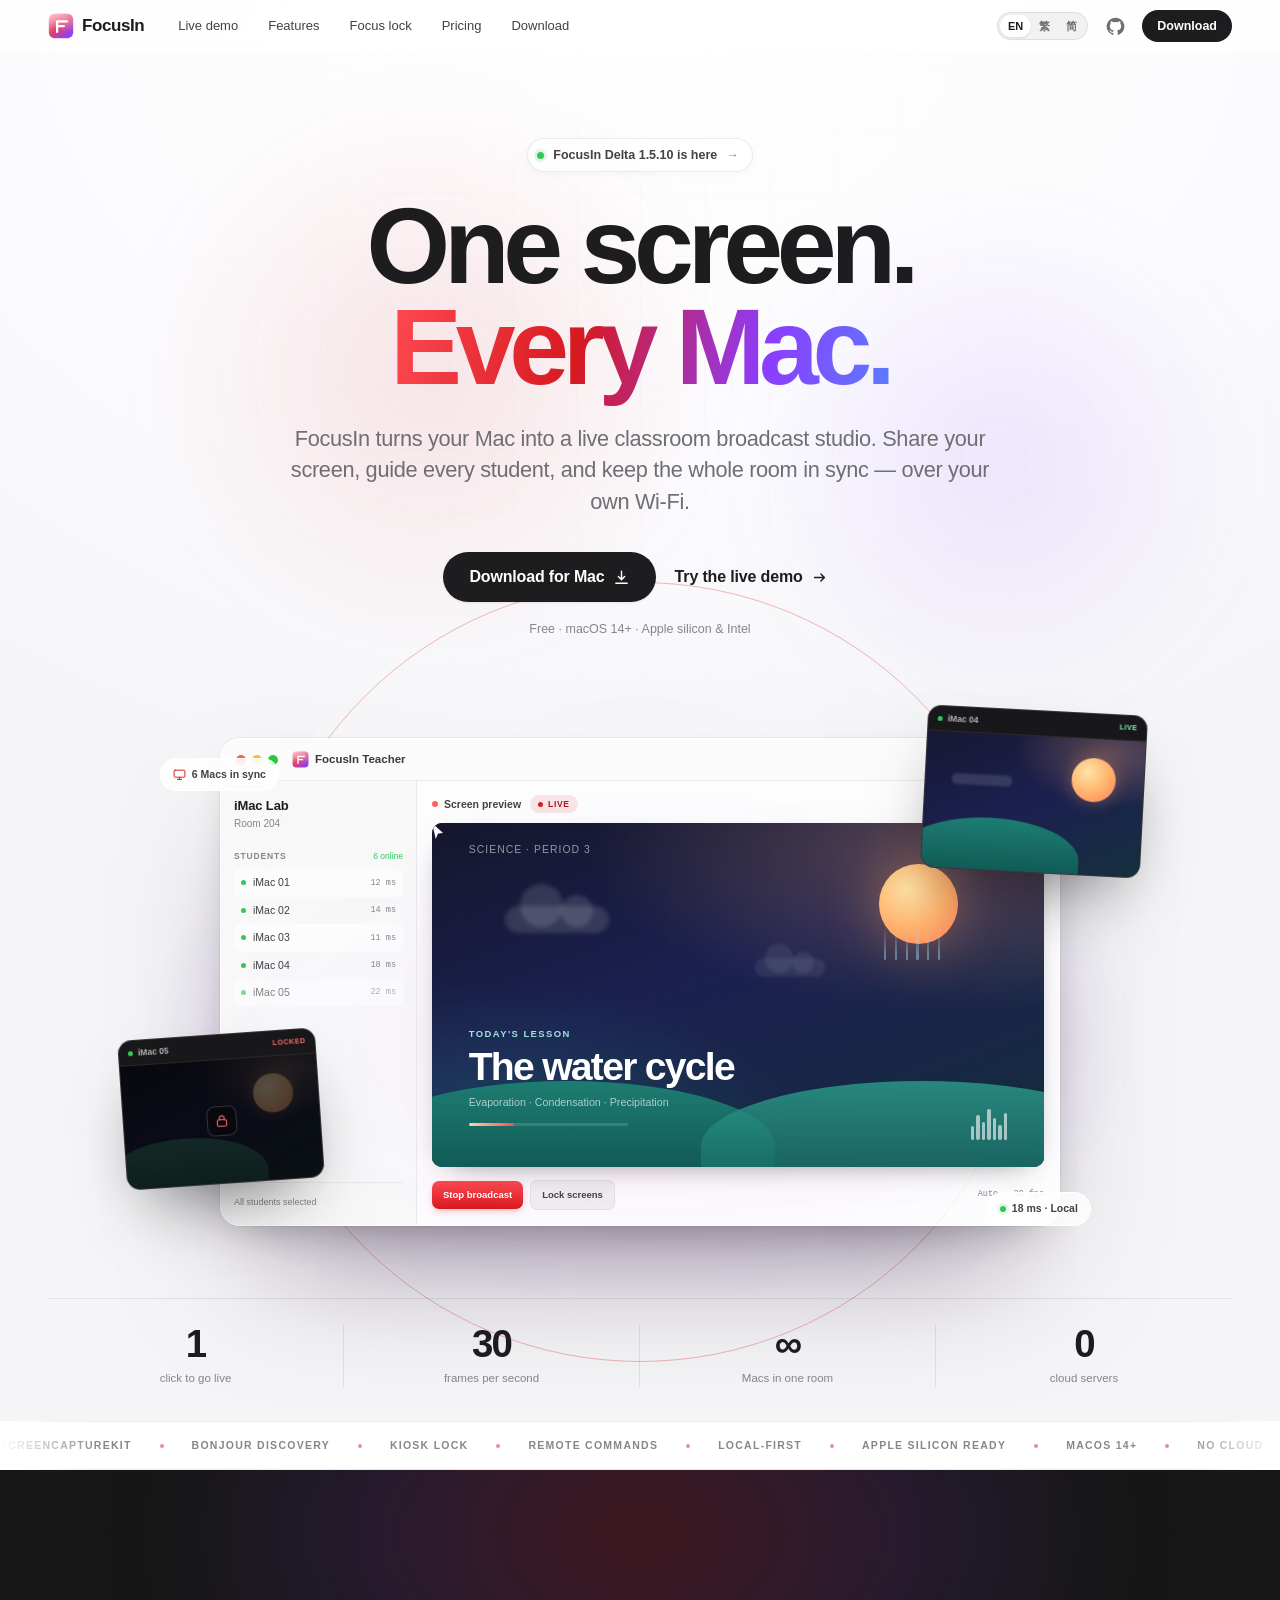
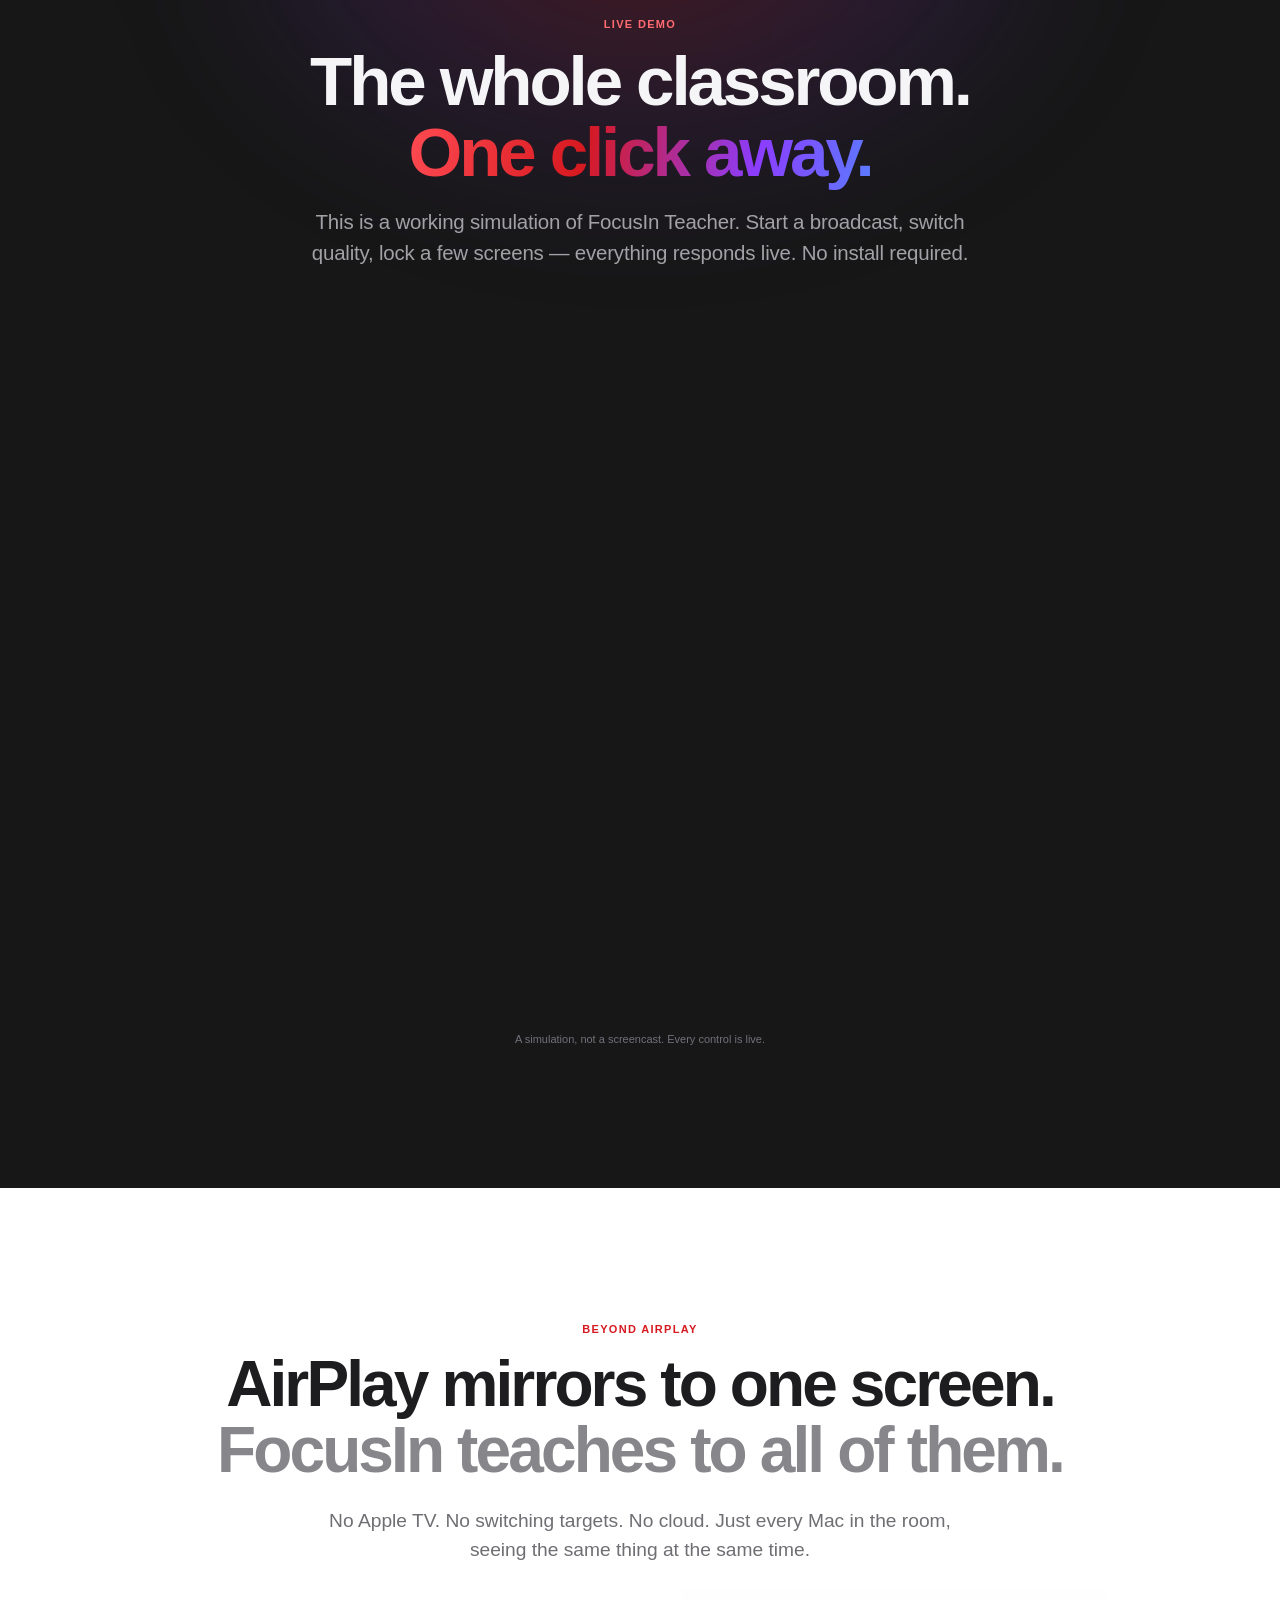
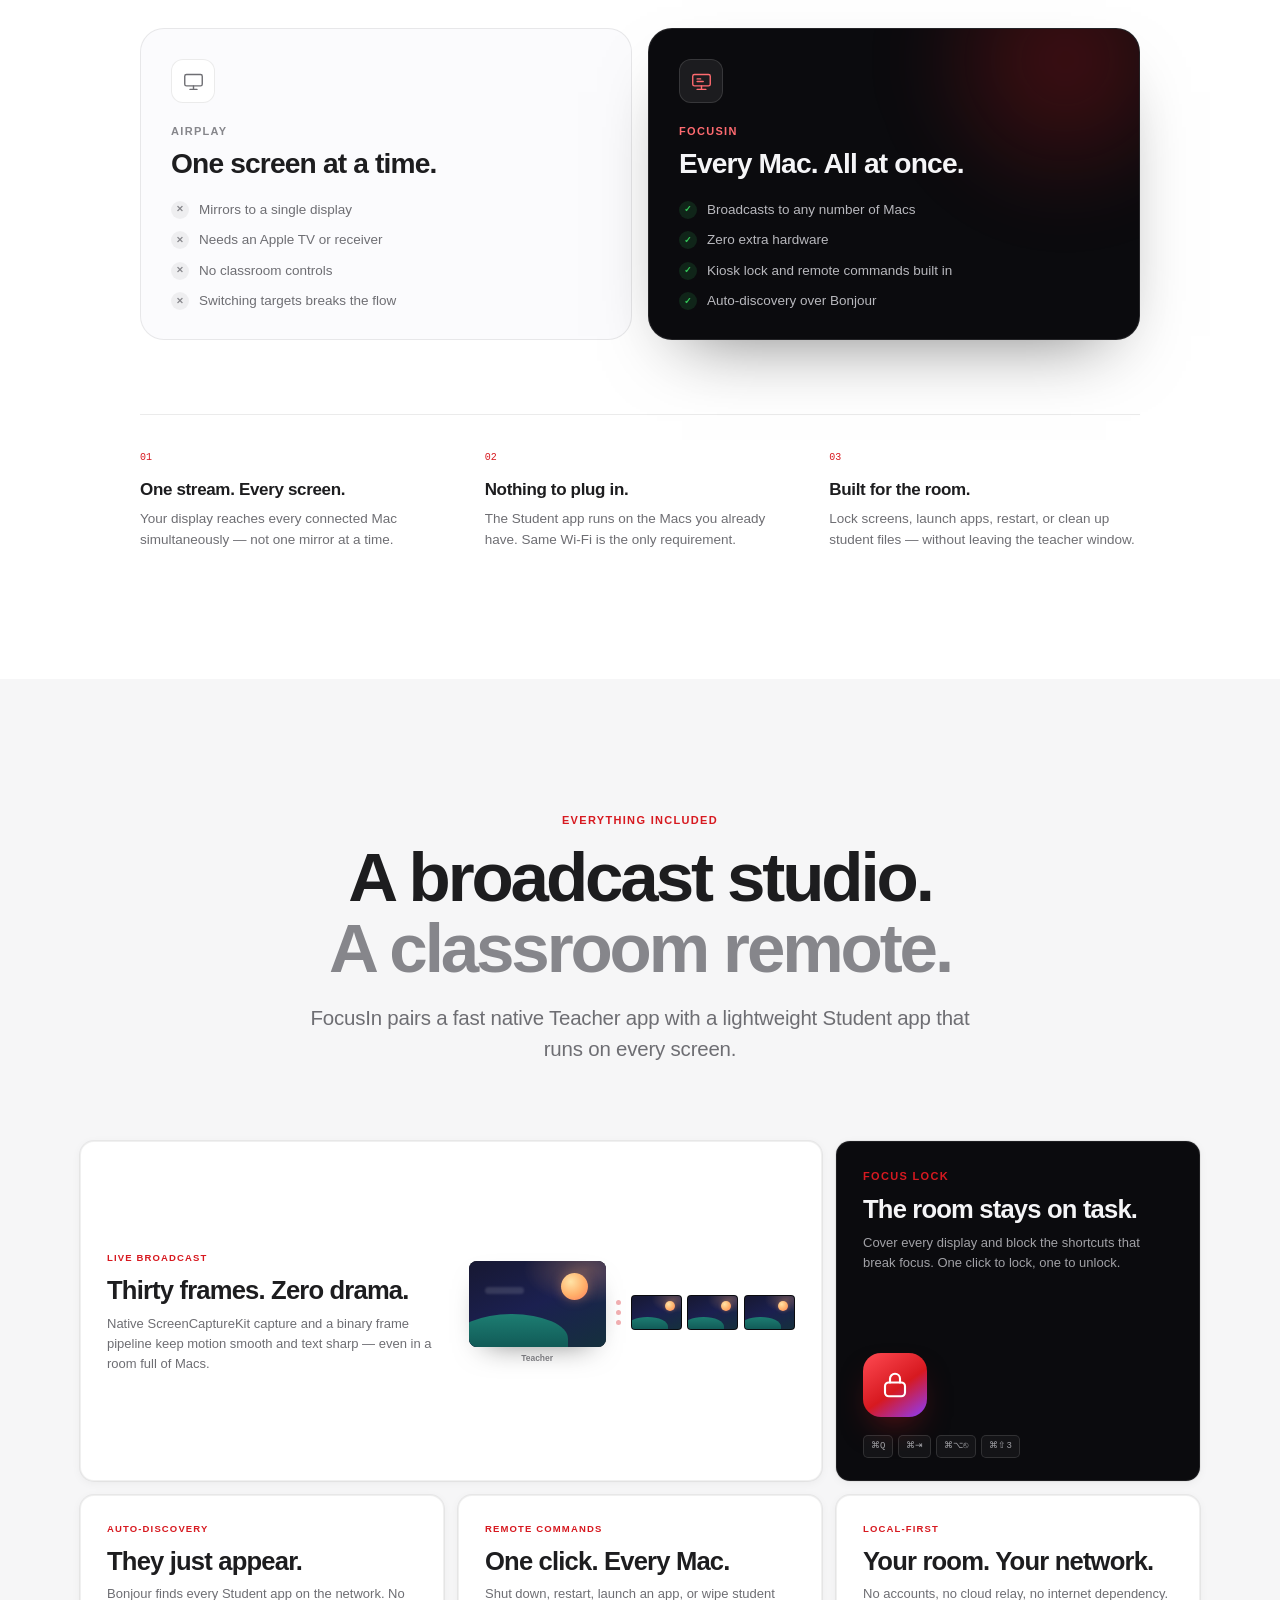
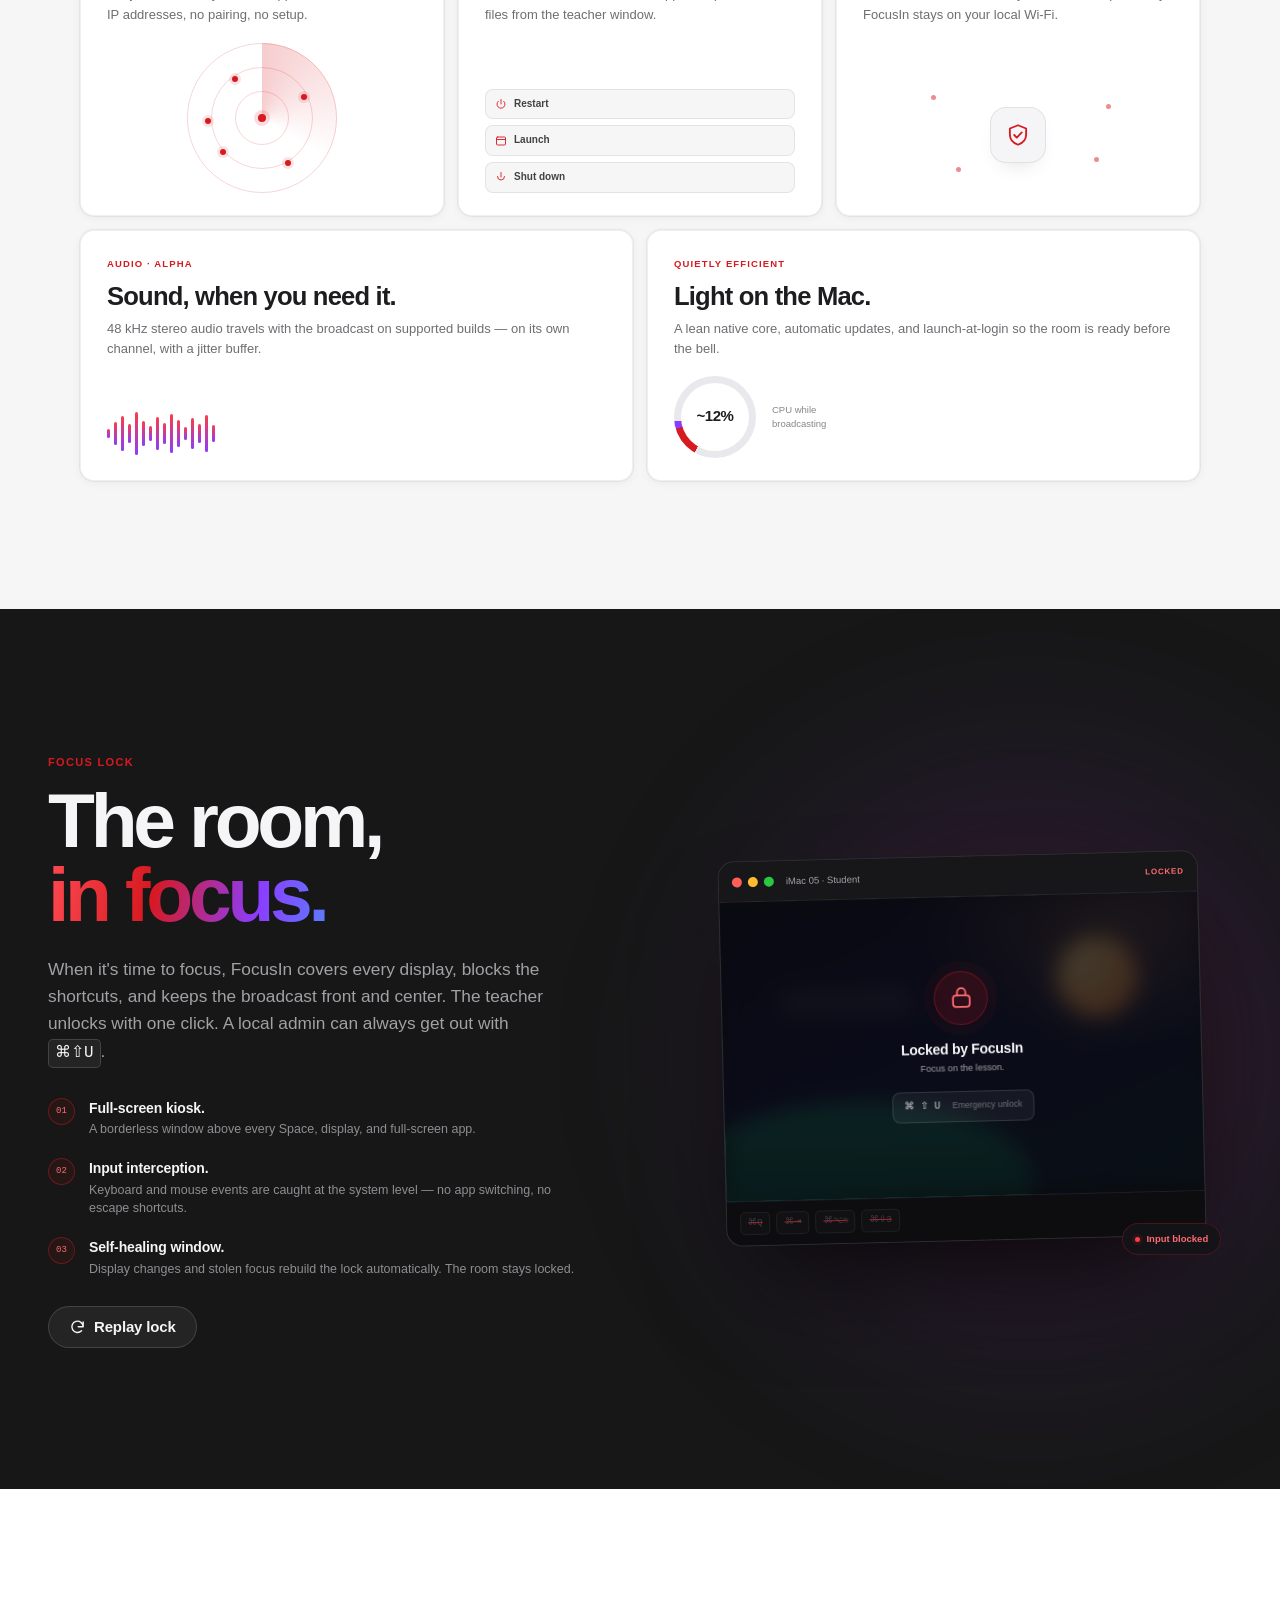
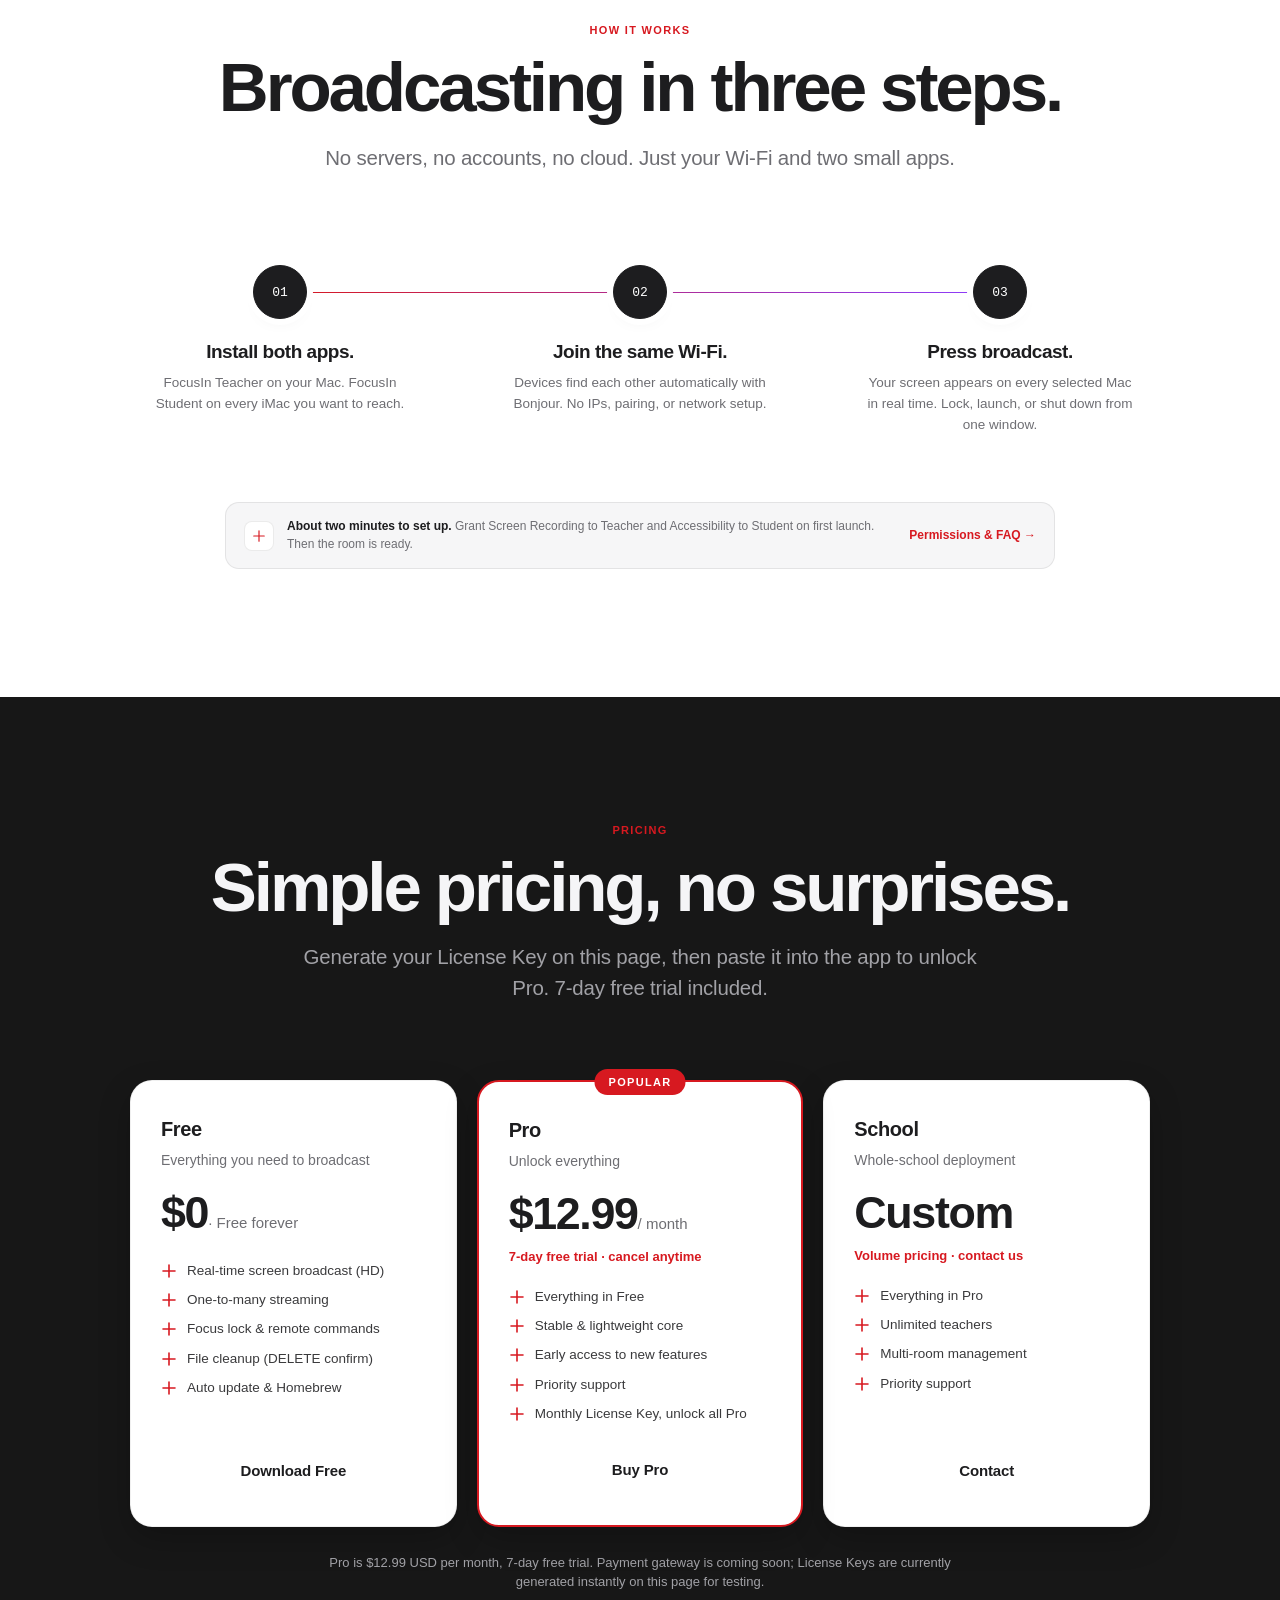
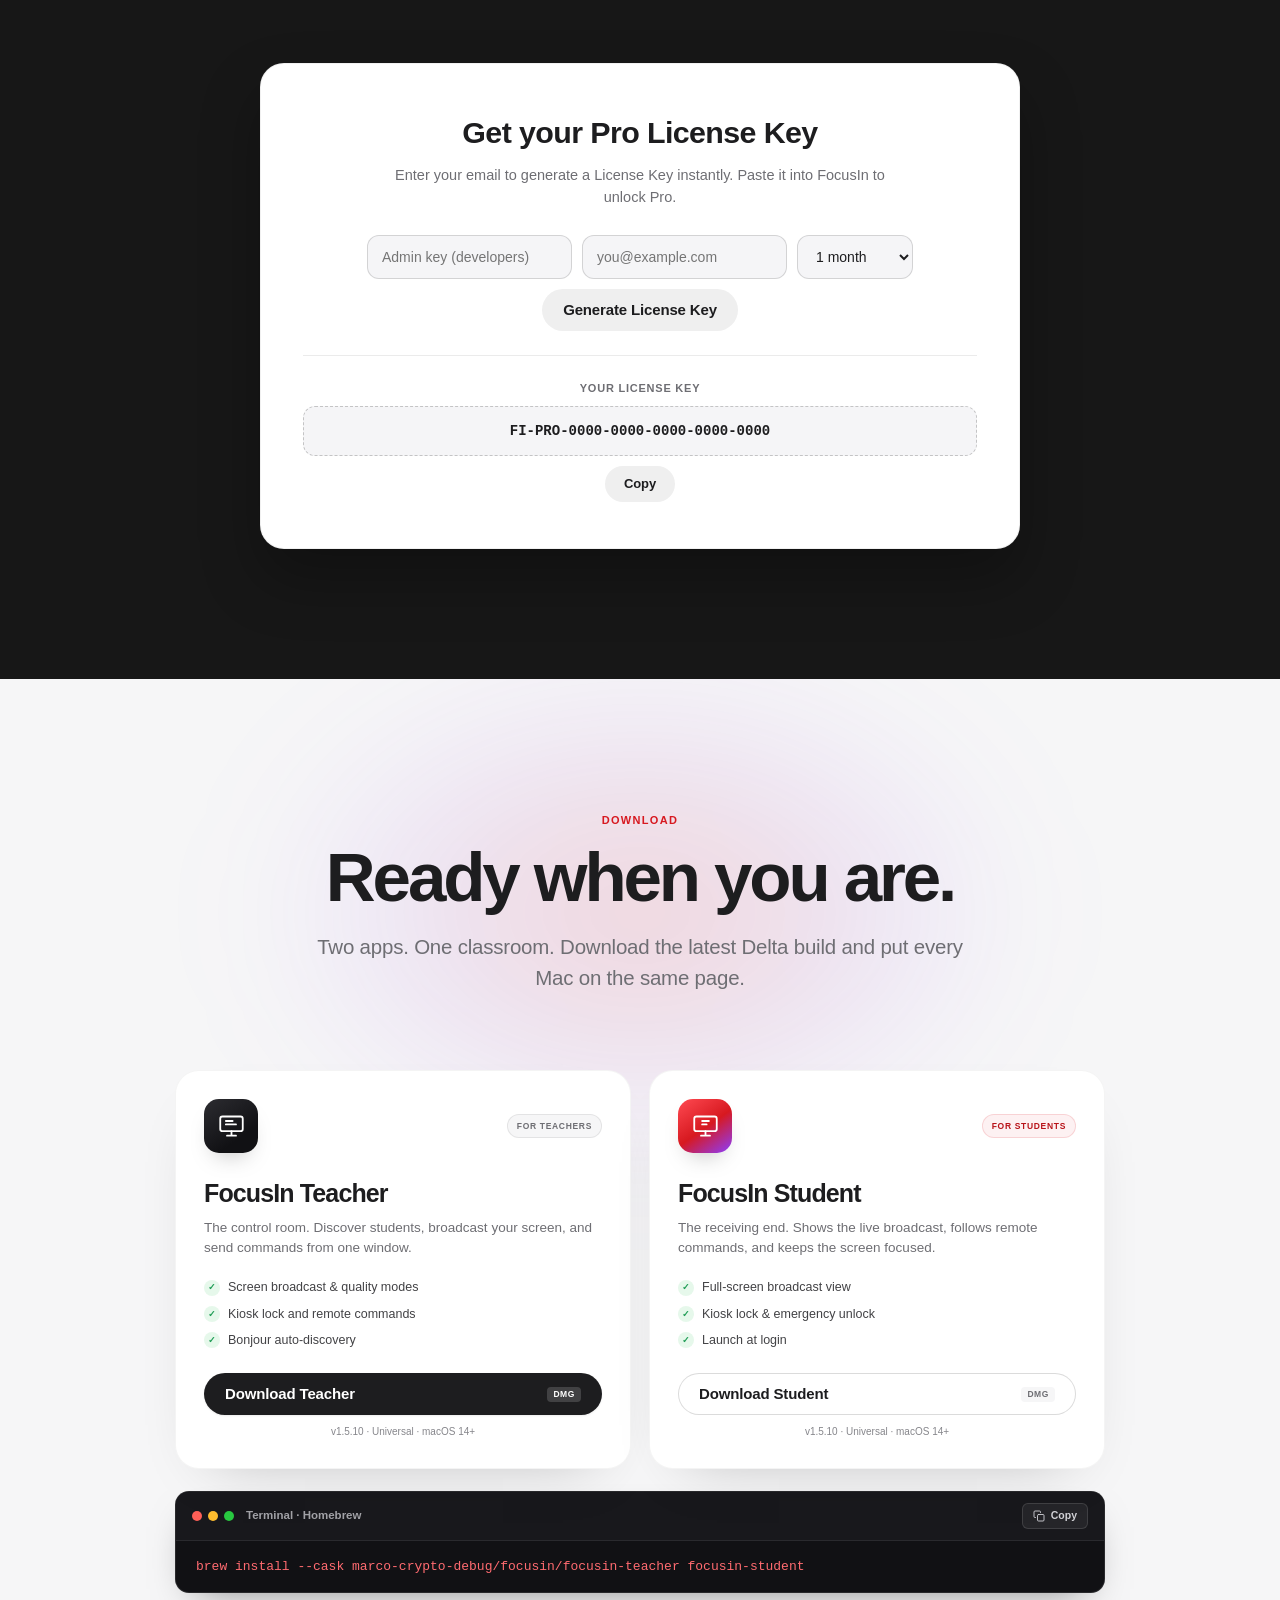
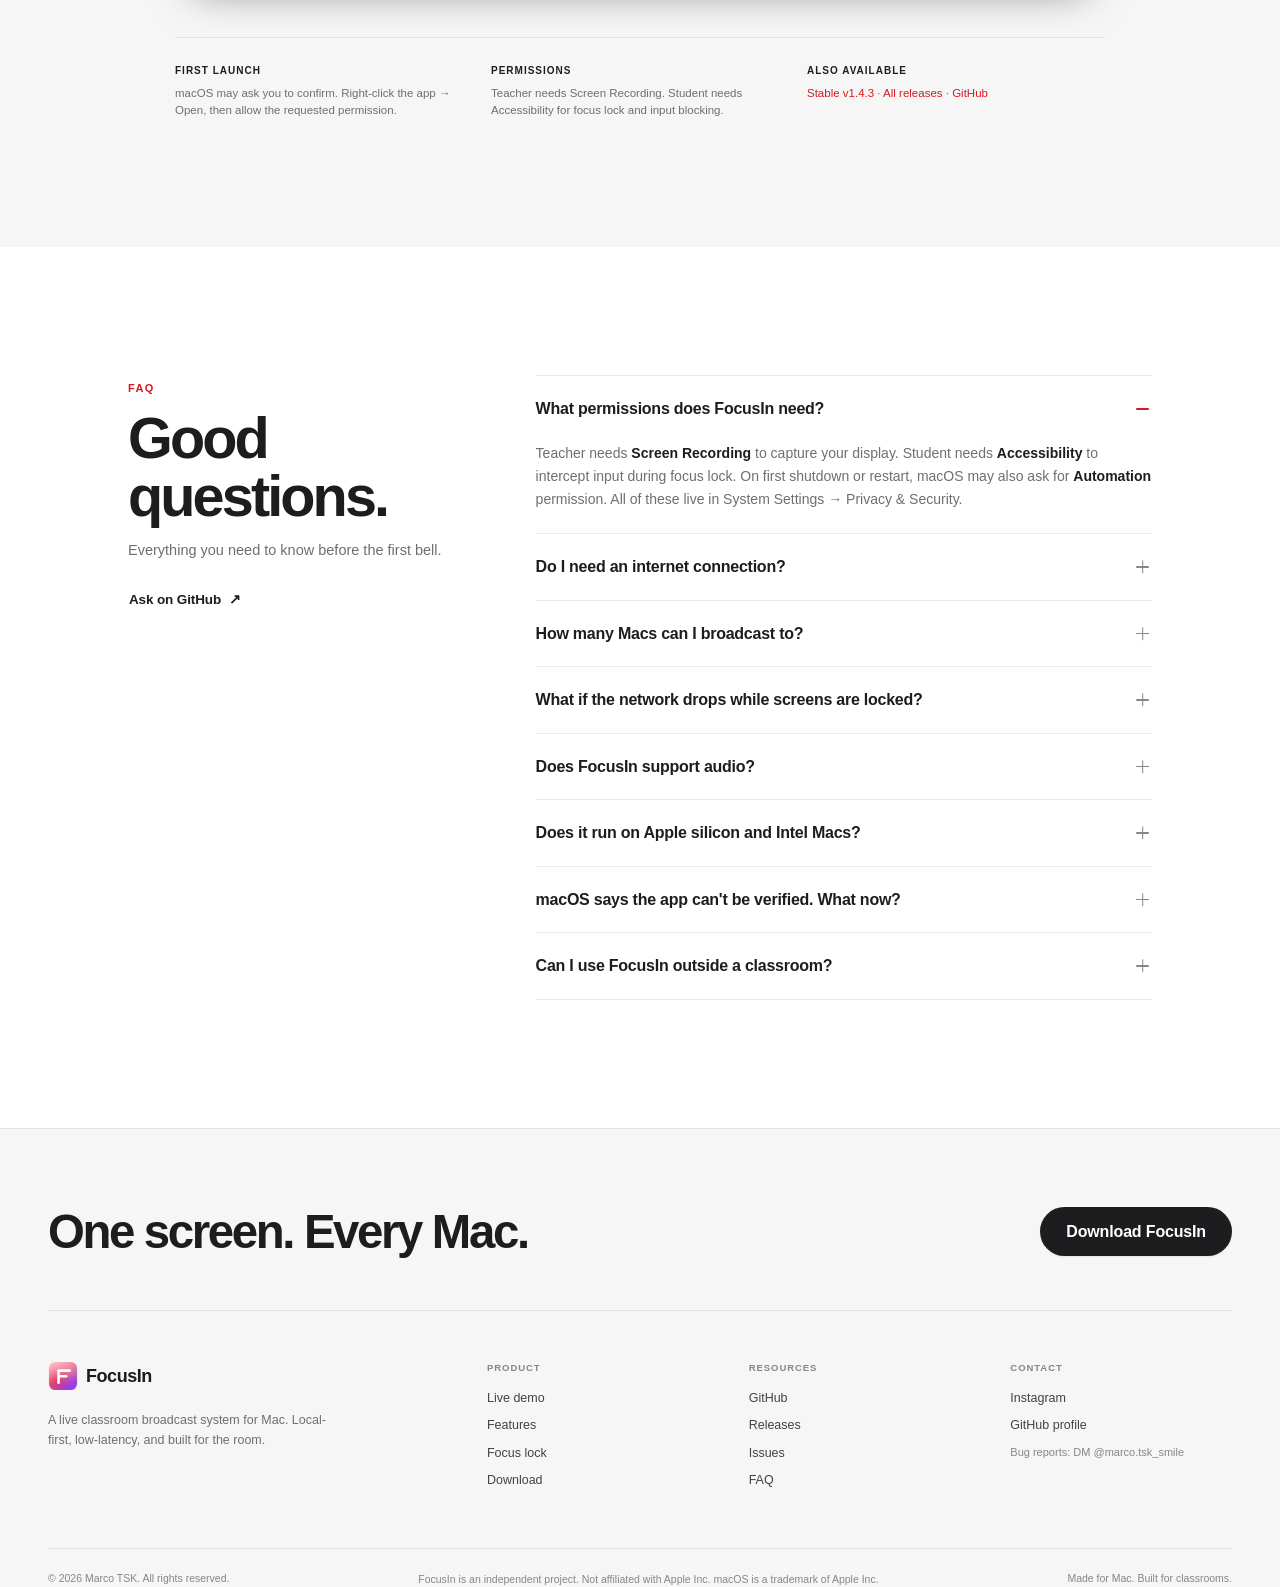
==== commit b86c43f9: "release(delta): v1.5.10-delta 更新 — 包含單播音訊廣播修復、無限制傳輸與新版 DMG 打包" ====
--- a/source/web/public/index.html
+++ b/source/web/public/index.html
@@ -4018,7 +4018,7 @@
       <div class="container hero-copy">
         <a class="announce animate__animated animate__fadeIn" href="#download">
           <span class="announce-dot"></span>
-          <span data-i18n="hero.announce">FocusIn Delta 1.5.9 is here</span>
+          <span data-i18n="hero.announce">FocusIn Delta 1.5.10 is here</span>
           <span class="announce-arrow" aria-hidden="true">→</span>
         </a>
 
@@ -4700,11 +4700,11 @@
               <li><span>✓</span>Kiosk lock and remote commands</li>
               <li><span>✓</span>Bonjour auto-discovery</li>
             </ul>
-            <a class="btn btn-primary btn-block" href="https://github.com/marco-crypto-debug/focusin/releases/download/v1.5.9-delta/FocusIn-Delta-Teacher.dmg">
+            <a class="btn btn-primary btn-block" href="https://github.com/marco-crypto-debug/focusin/releases/download/v1.5.10-delta/FocusIn-Delta-Teacher.dmg">
               Download Teacher
               <span class="btn-file">DMG</span>
             </a>
-            <span class="download-meta">v1.5.9 · Universal · macOS 14+</span>
+            <span class="download-meta">v1.5.10 · Universal · macOS 14+</span>
           </article>
 
           <article class="download-card" data-reveal="up" style="--d:.08s">
@@ -4721,11 +4721,11 @@
               <li><span>✓</span>Kiosk lock &amp; emergency unlock</li>
               <li><span>✓</span>Launch at login</li>
             </ul>
-            <a class="btn btn-secondary btn-block" href="https://github.com/marco-crypto-debug/focusin/releases/download/v1.5.9-delta/FocusIn-Delta-Student.dmg">
+            <a class="btn btn-secondary btn-block" href="https://github.com/marco-crypto-debug/focusin/releases/download/v1.5.10-delta/FocusIn-Delta-Student.dmg">
               Download Student
               <span class="btn-file">DMG</span>
             </a>
-            <span class="download-meta">v1.5.9 · Universal · macOS 14+</span>
+            <span class="download-meta">v1.5.10 · Universal · macOS 14+</span>
           </article>
         </div>
 
@@ -5696,7 +5696,7 @@
       "nav.focus": "專注鎖定",
       "nav.download": "下載",
       "nav.cta": "下載",
-      "hero.announce": "FocusIn Delta 1.5.9 正式推出",
+      "hero.announce": "FocusIn Delta 1.5.10 正式推出",
       "hero.title": "一個畫面，<br><span class=\"text-gradient\">送達每一部 Mac。</span>",
       "hero.sub": "FocusIn 把你的 Mac 變成即時課堂廣播工作室。在同一 Wi-Fi 下將屏幕即時串流到每一部學生機，鎖定屏幕並下發指令 —— 零硬件、零帳號、零雲端。",
       "hero.dl": "下載 Mac 版",
@@ -5781,7 +5781,7 @@
       "nav.focus": "专注锁定",
       "nav.download": "下载",
       "nav.cta": "下载",
-      "hero.announce": "FocusIn Delta 1.5.9 正式发布",
+      "hero.announce": "FocusIn Delta 1.5.10 正式发布",
       "hero.title": "一个屏幕，<br><span class=\"text-gradient\">广播到每台 Mac。</span>",
       "hero.sub": "FocusIn 将你的 Mac 变成实时课堂广播工作室。在局域网内将屏幕瞬间广播给所有学生机，一键锁定全屏并下发指令 —— 无需外接硬件、无需账号、无需云端。",
       "hero.dl": "下载 Mac 版",
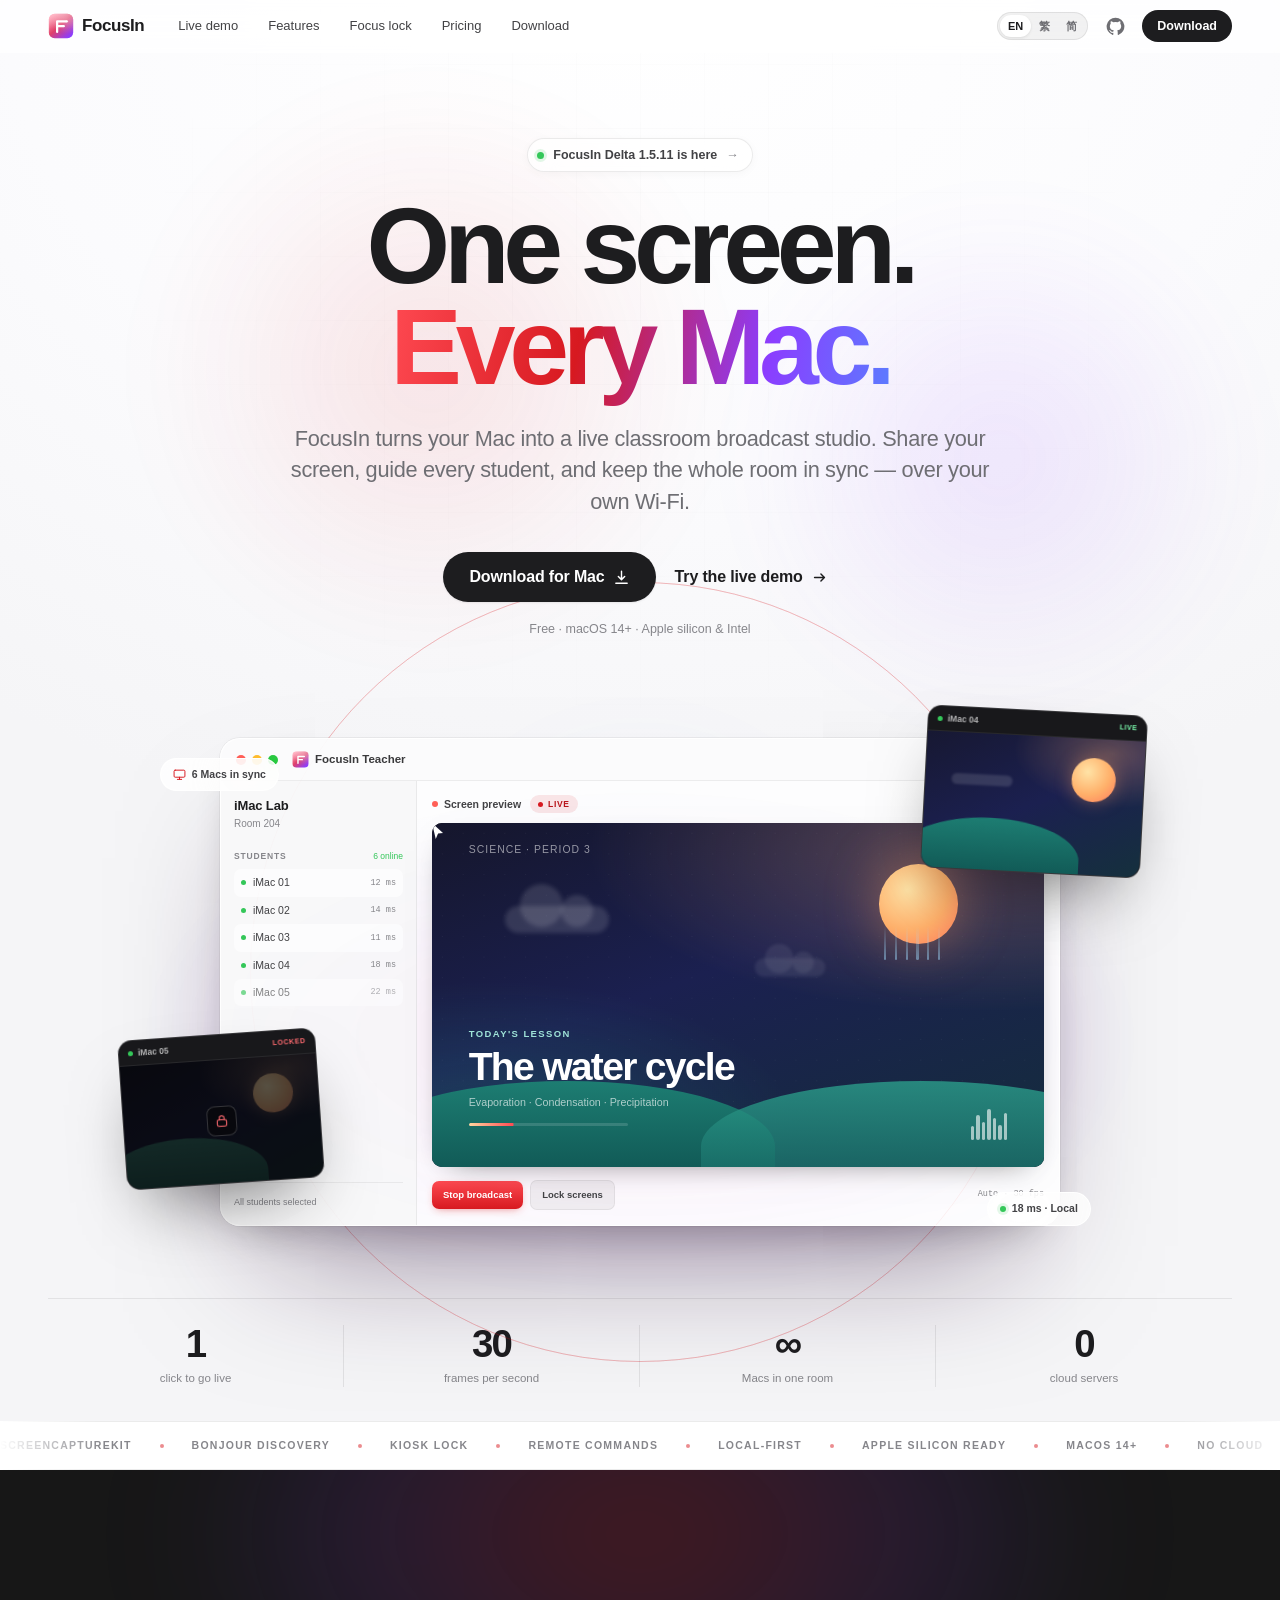
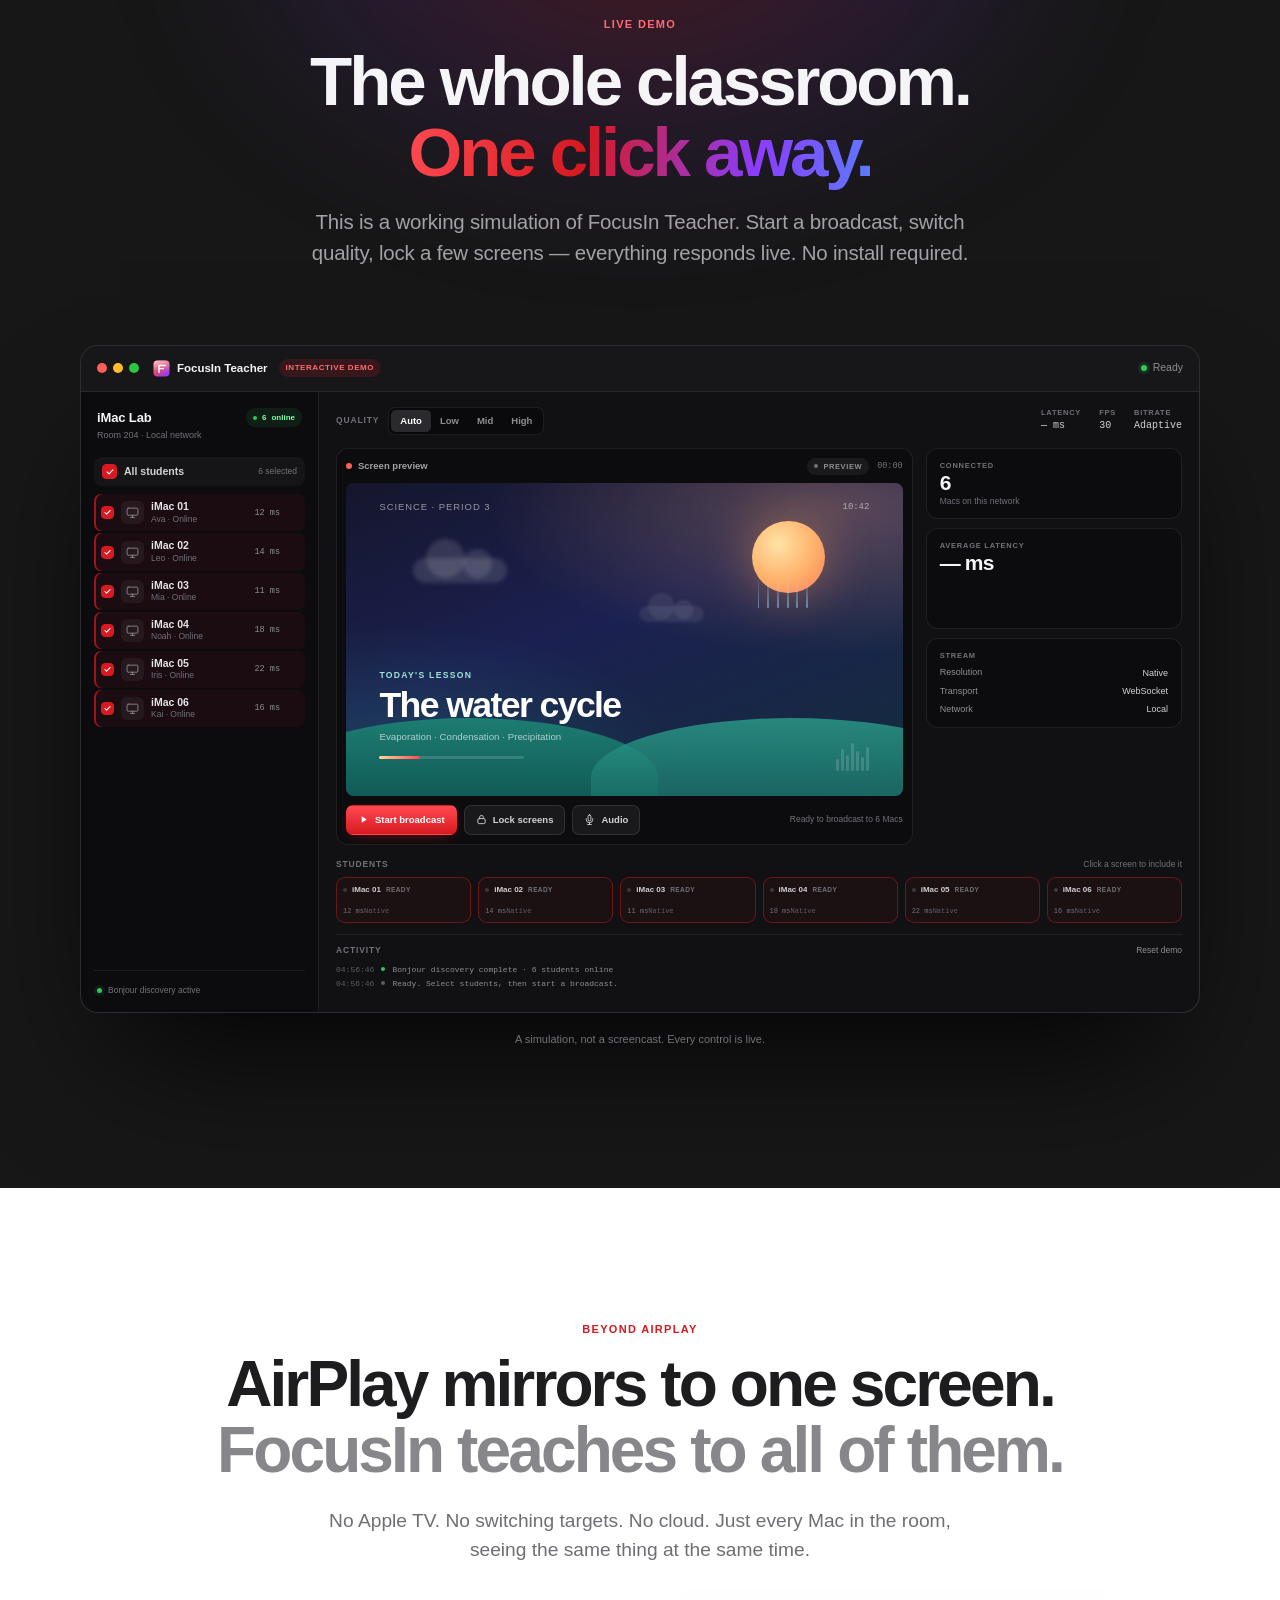
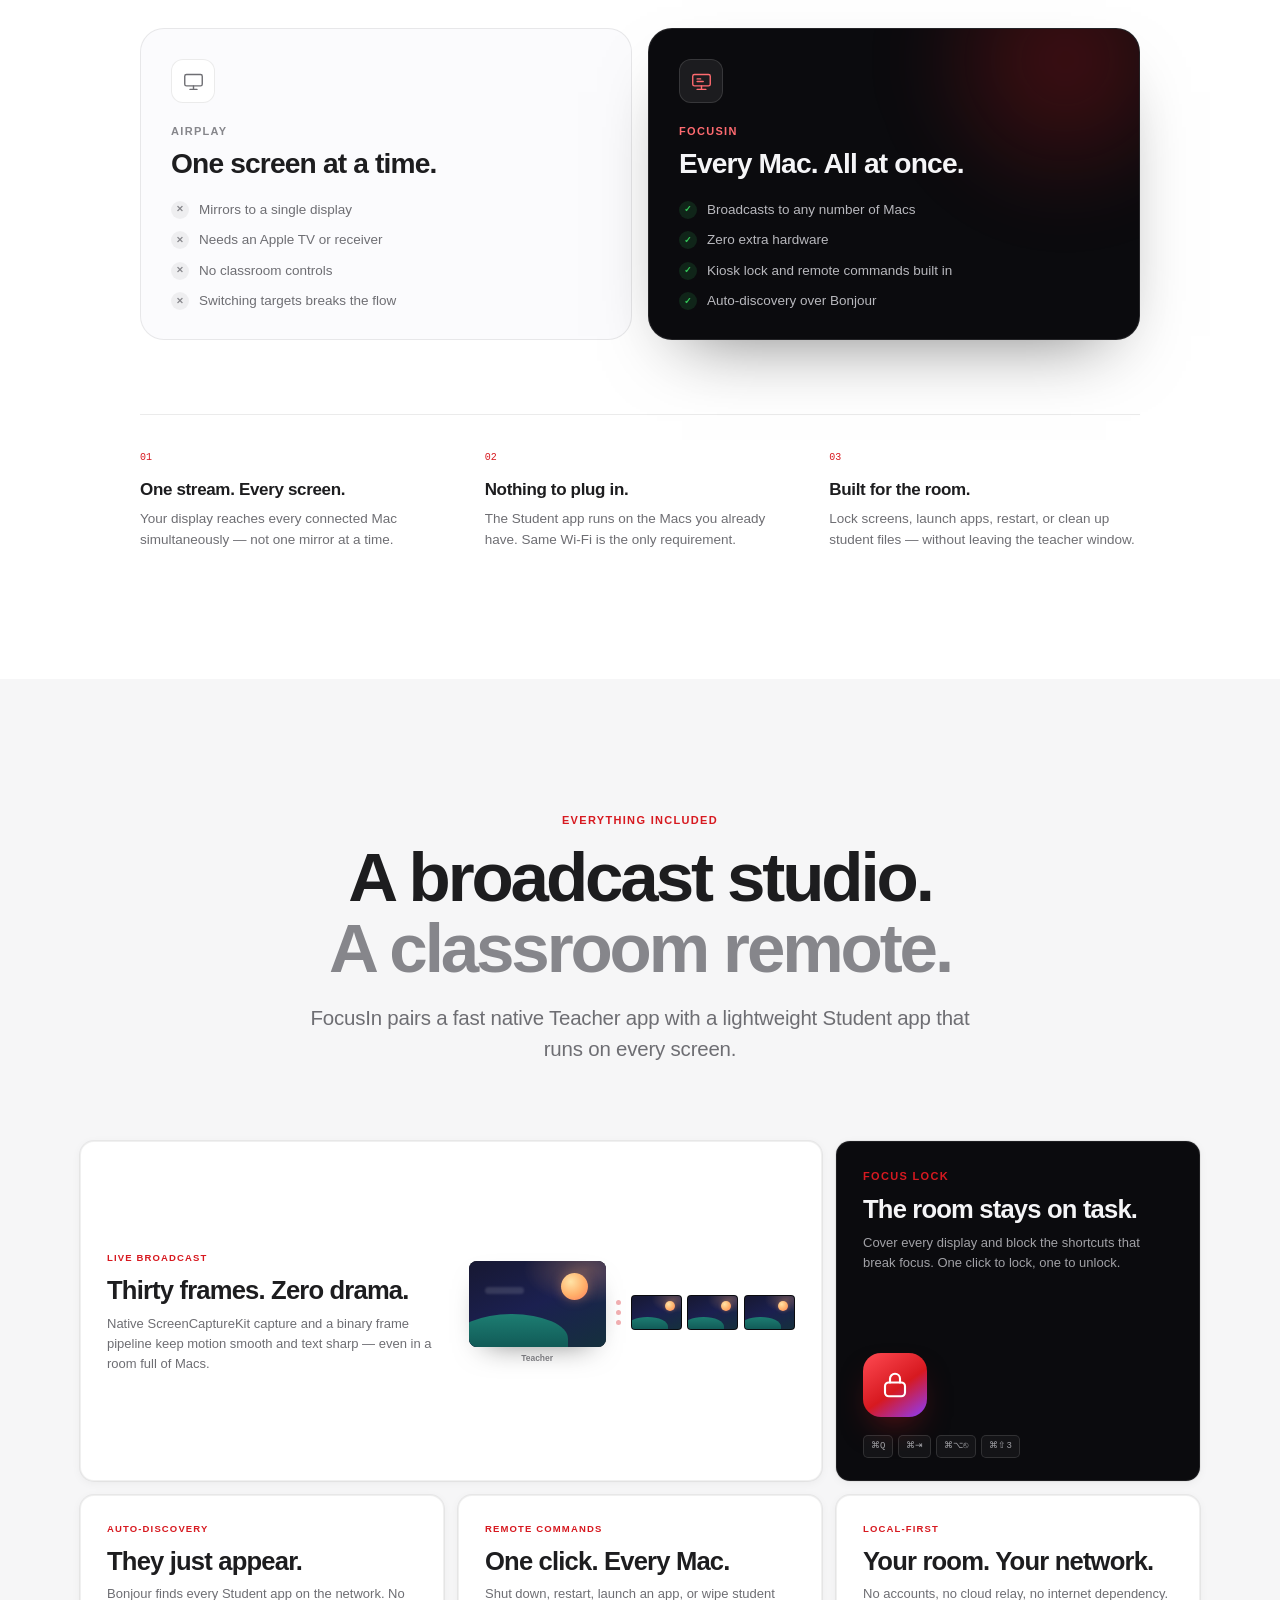
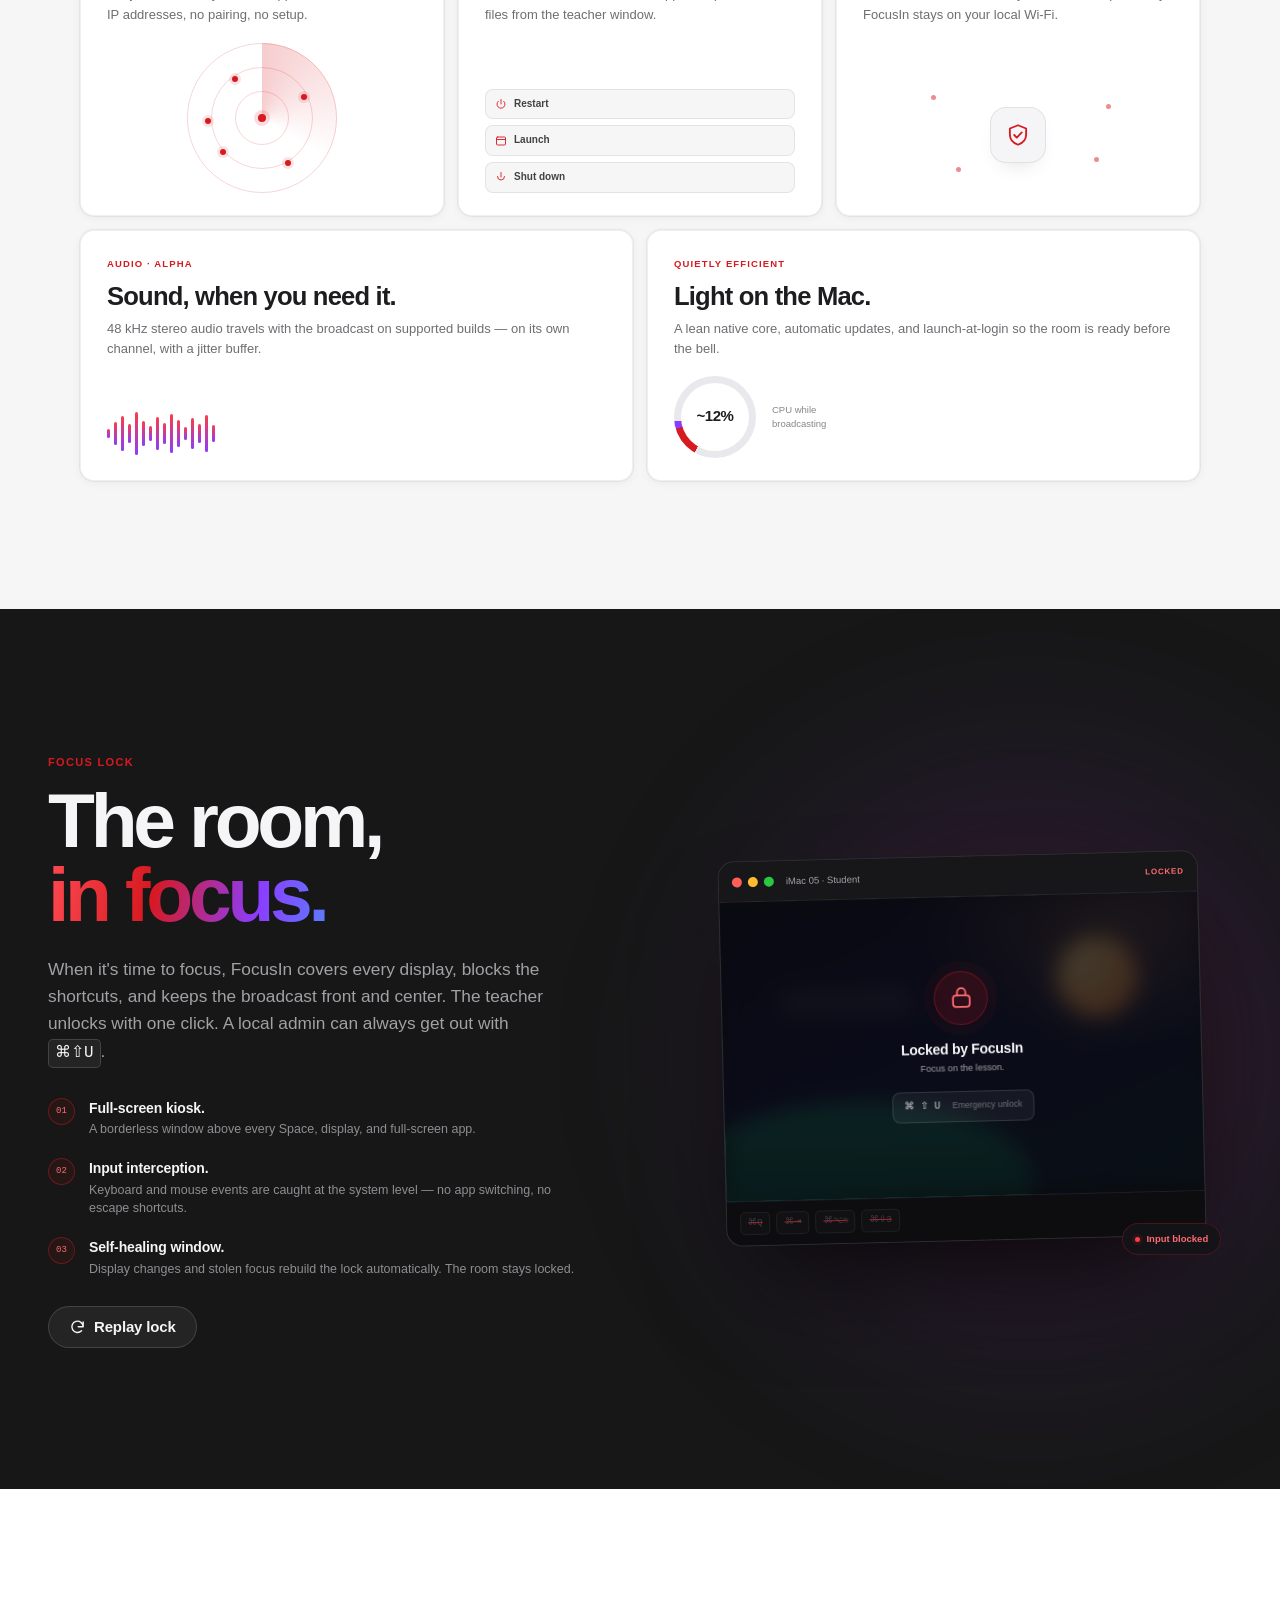
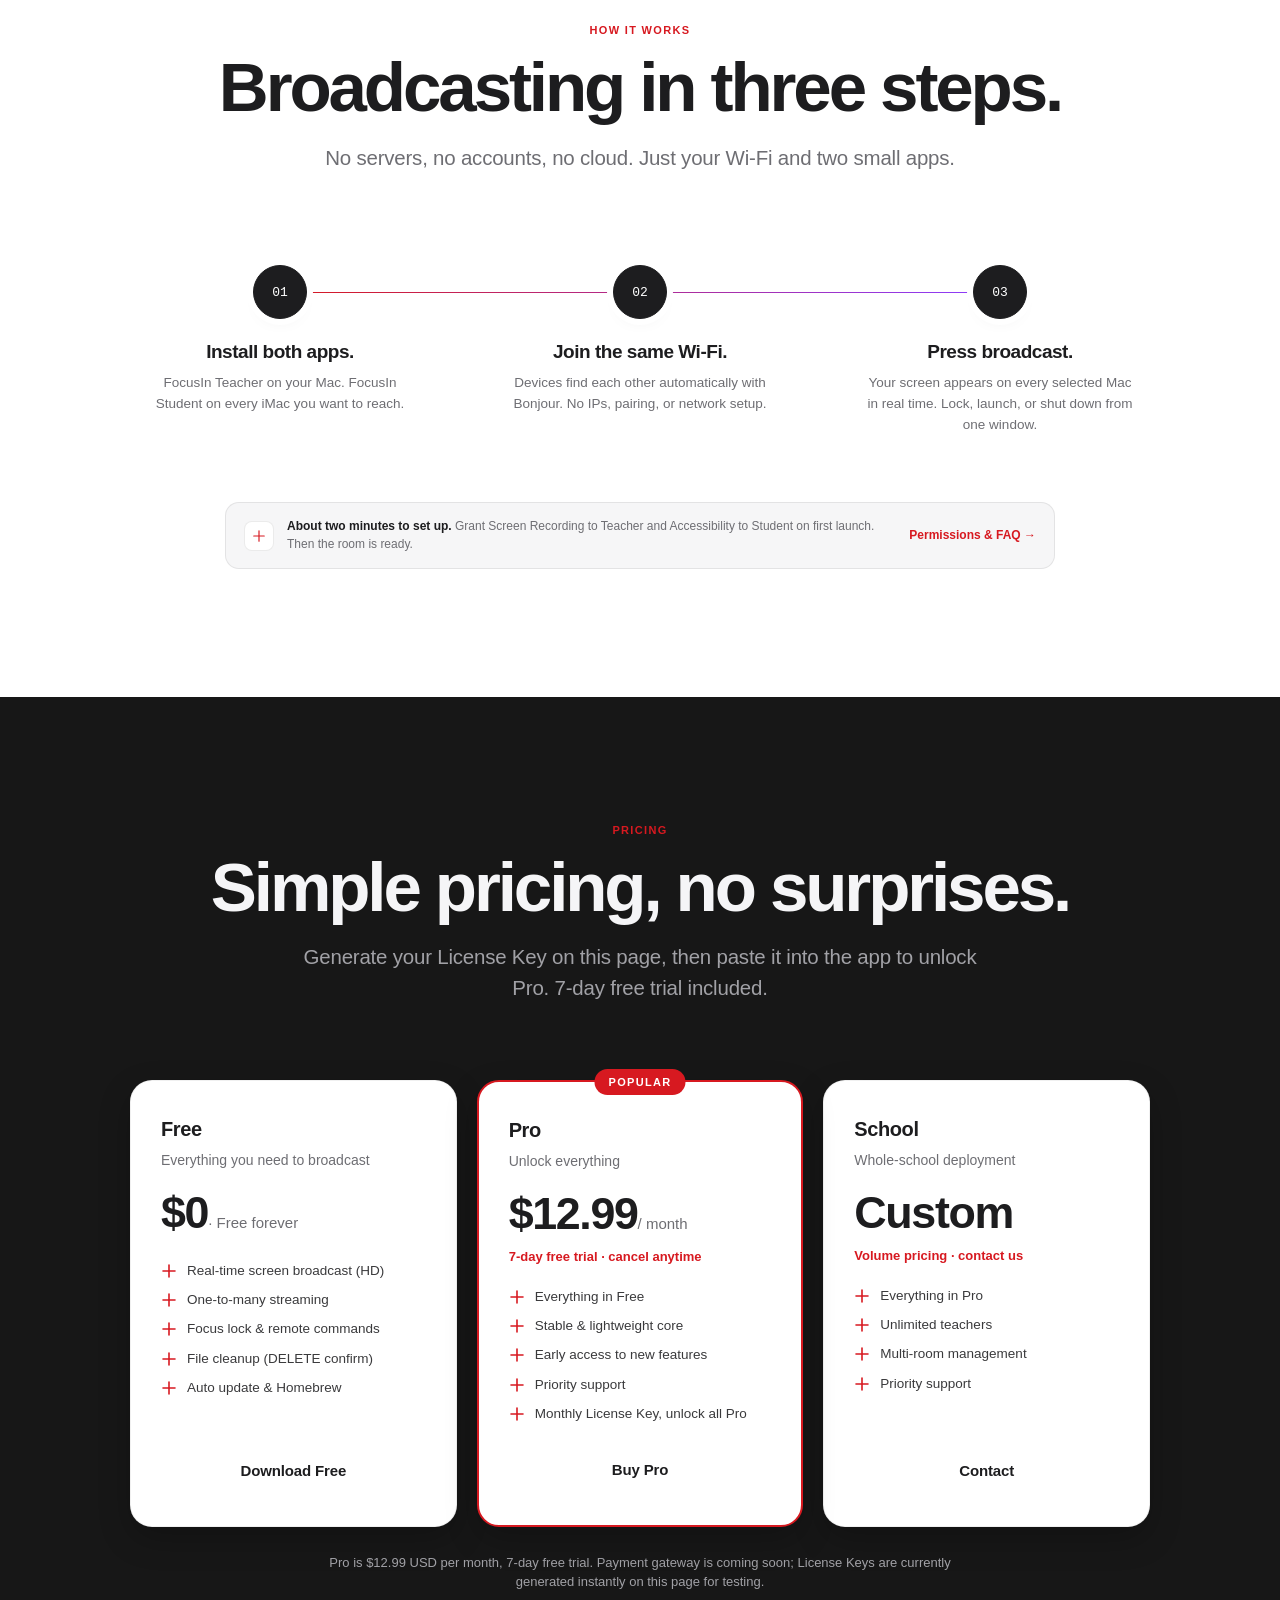
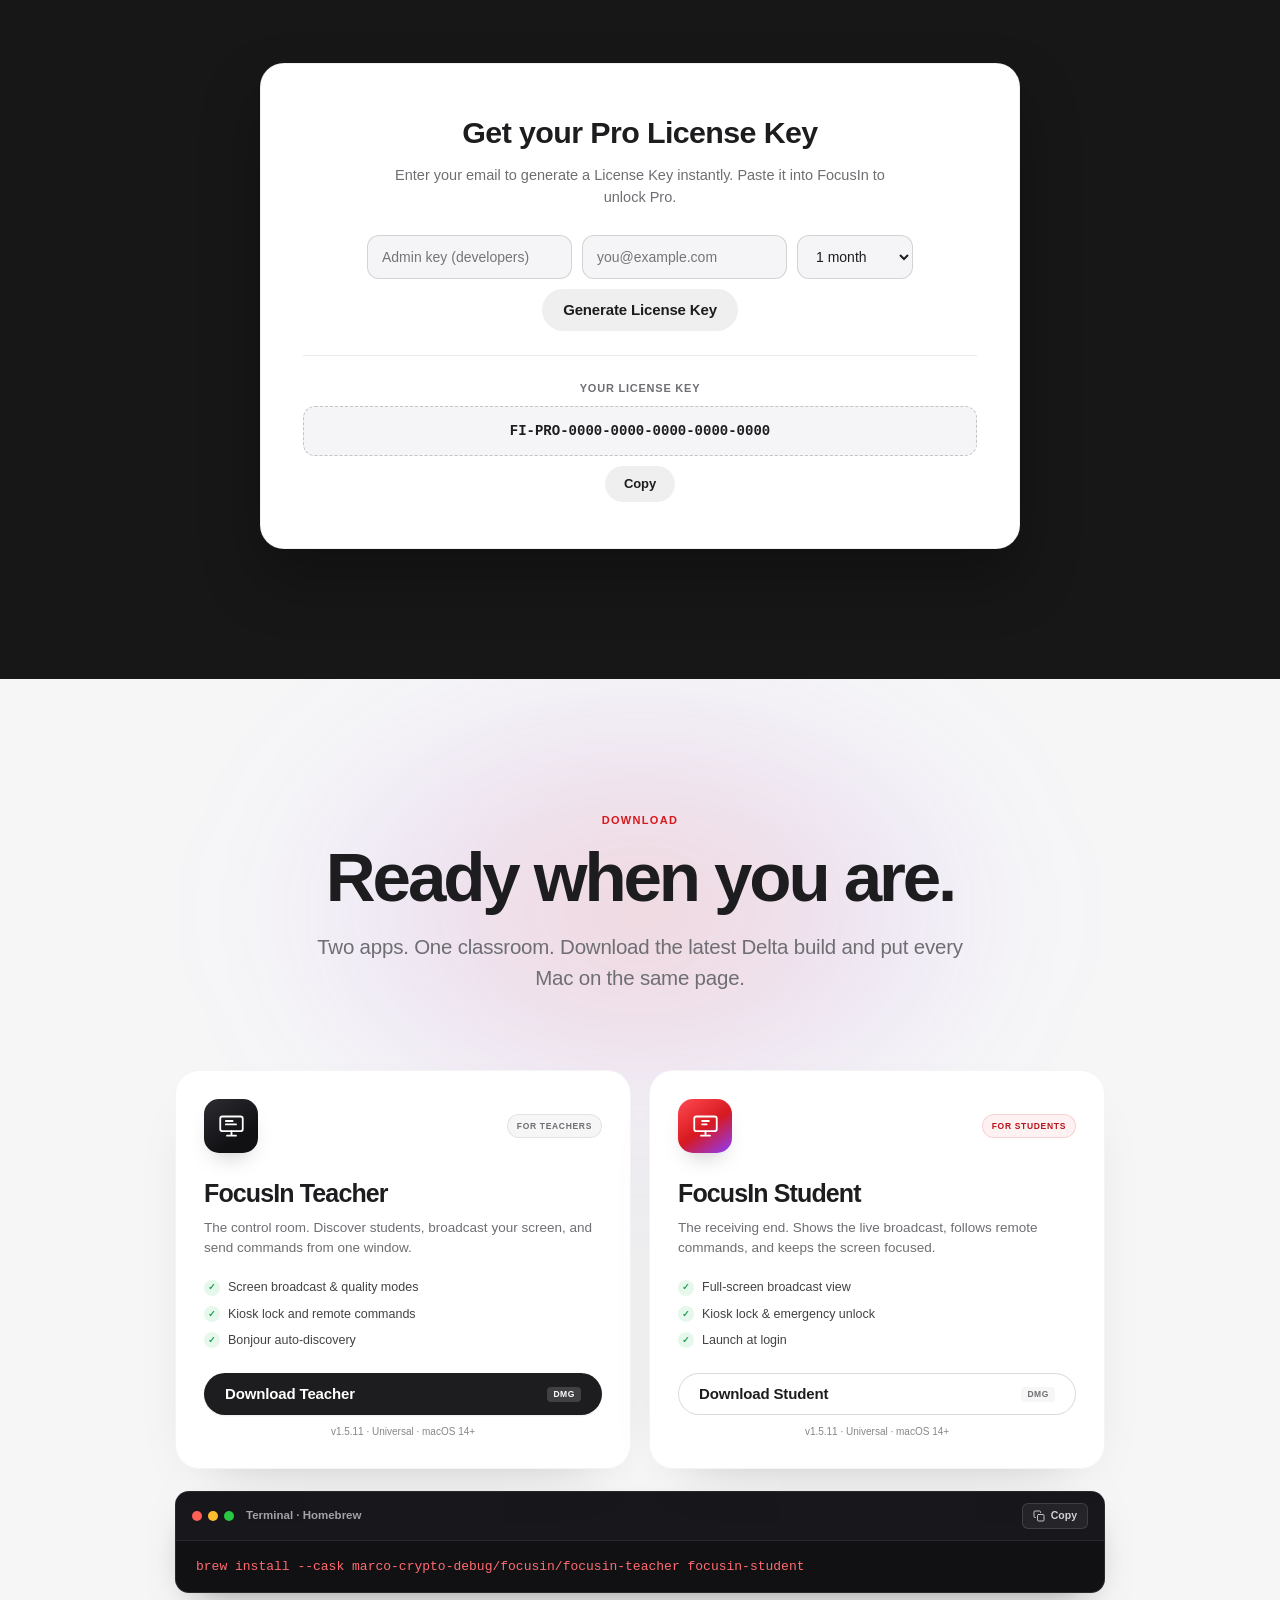
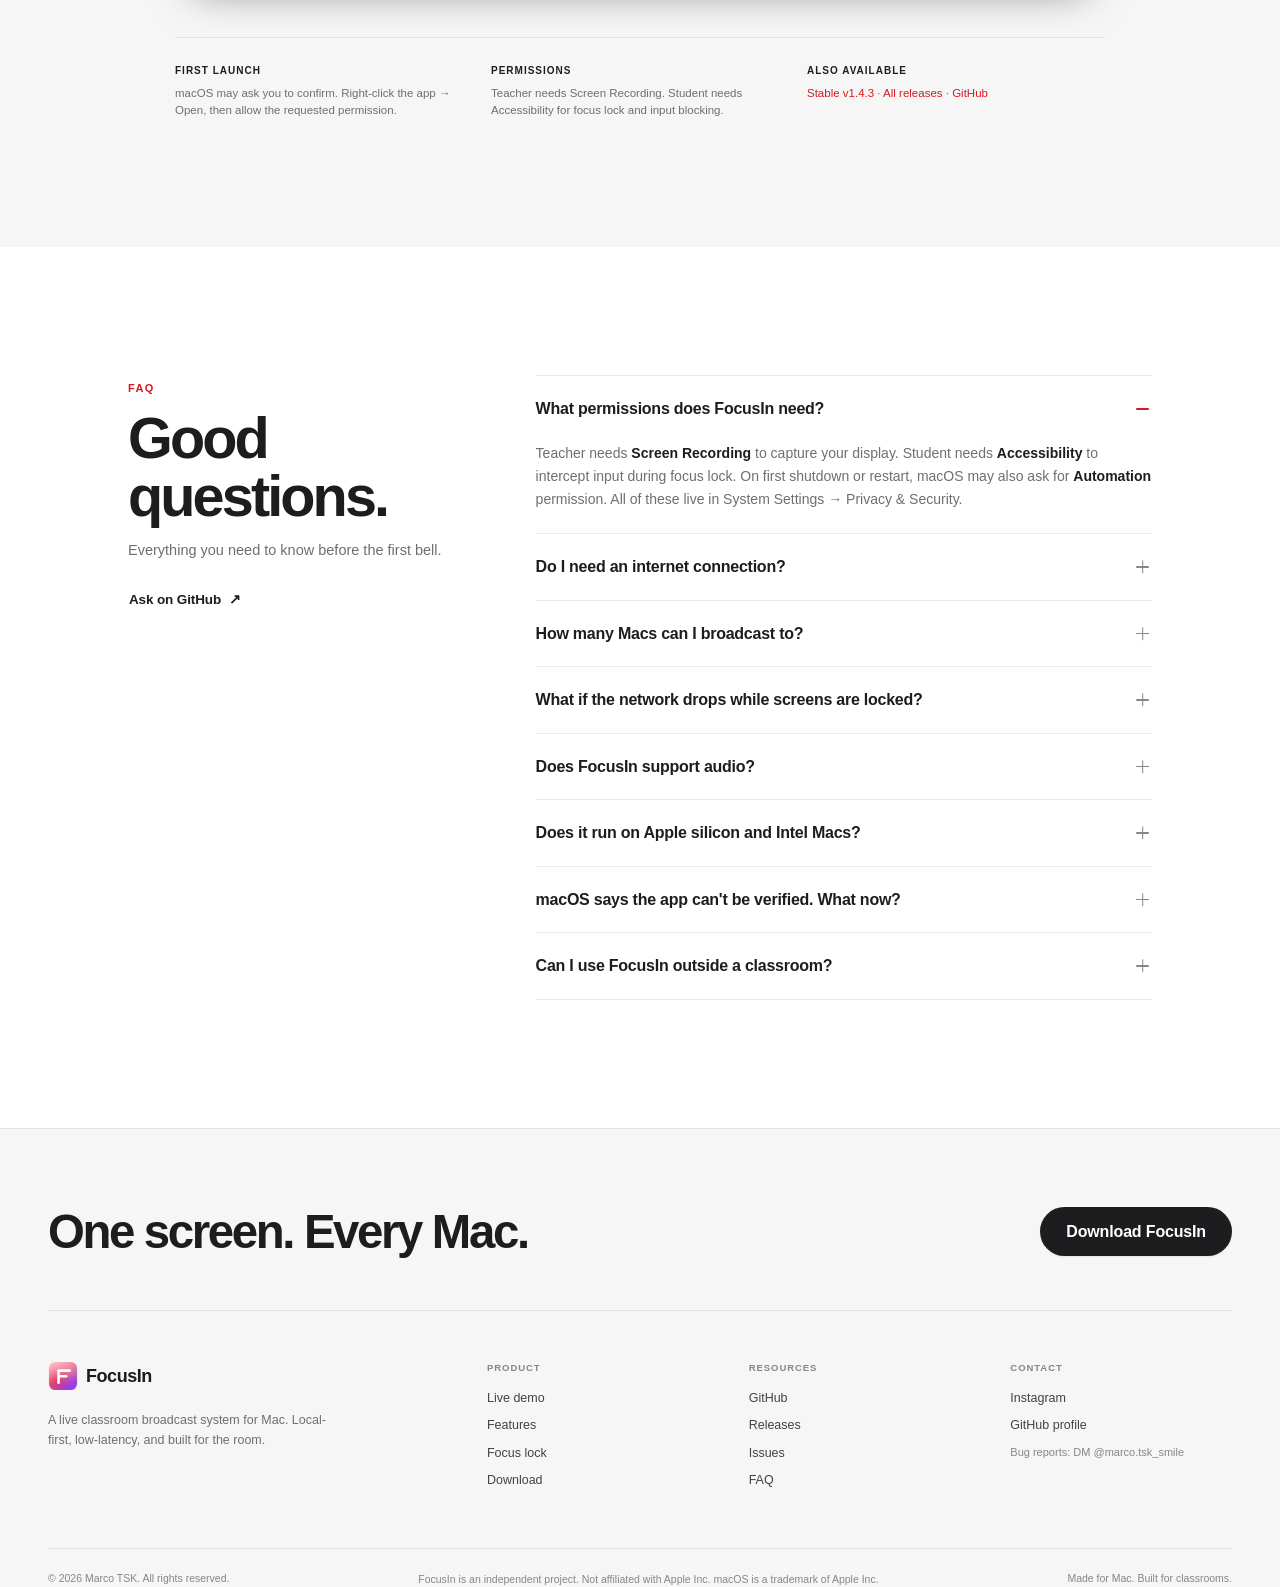
==== commit e0f2f79f: "fix: bypass QuitGuard on remote/system shutdown and bump to v1.5.11-delta" ====
--- a/source/web/public/index.html
+++ b/source/web/public/index.html
@@ -4018,7 +4018,7 @@
       <div class="container hero-copy">
         <a class="announce animate__animated animate__fadeIn" href="#download">
           <span class="announce-dot"></span>
-          <span data-i18n="hero.announce">FocusIn Delta 1.5.10 is here</span>
+          <span data-i18n="hero.announce">FocusIn Delta 1.5.11 is here</span>
           <span class="announce-arrow" aria-hidden="true">→</span>
         </a>
 
@@ -4700,11 +4700,11 @@
               <li><span>✓</span>Kiosk lock and remote commands</li>
               <li><span>✓</span>Bonjour auto-discovery</li>
             </ul>
-            <a class="btn btn-primary btn-block" href="https://github.com/marco-crypto-debug/focusin/releases/download/v1.5.10-delta/FocusIn-Delta-Teacher.dmg">
+            <a class="btn btn-primary btn-block" href="https://github.com/marco-crypto-debug/focusin/releases/latest/download/FocusIn-Delta-Teacher.dmg">
               Download Teacher
               <span class="btn-file">DMG</span>
             </a>
-            <span class="download-meta">v1.5.10 · Universal · macOS 14+</span>
+            <span class="download-meta">v1.5.11 · Universal · macOS 14+</span>
           </article>
 
           <article class="download-card" data-reveal="up" style="--d:.08s">
@@ -4721,11 +4721,11 @@
               <li><span>✓</span>Kiosk lock &amp; emergency unlock</li>
               <li><span>✓</span>Launch at login</li>
             </ul>
-            <a class="btn btn-secondary btn-block" href="https://github.com/marco-crypto-debug/focusin/releases/download/v1.5.10-delta/FocusIn-Delta-Student.dmg">
+            <a class="btn btn-secondary btn-block" href="https://github.com/marco-crypto-debug/focusin/releases/latest/download/FocusIn-Delta-Student.dmg">
               Download Student
               <span class="btn-file">DMG</span>
             </a>
-            <span class="download-meta">v1.5.10 · Universal · macOS 14+</span>
+            <span class="download-meta">v1.5.11 · Universal · macOS 14+</span>
           </article>
         </div>
 
@@ -5696,7 +5696,7 @@
       "nav.focus": "專注鎖定",
       "nav.download": "下載",
       "nav.cta": "下載",
-      "hero.announce": "FocusIn Delta 1.5.10 正式推出",
+      "hero.announce": "FocusIn Delta 1.5.11 正式推出",
       "hero.title": "一個畫面，<br><span class=\"text-gradient\">送達每一部 Mac。</span>",
       "hero.sub": "FocusIn 把你的 Mac 變成即時課堂廣播工作室。在同一 Wi-Fi 下將屏幕即時串流到每一部學生機，鎖定屏幕並下發指令 —— 零硬件、零帳號、零雲端。",
       "hero.dl": "下載 Mac 版",
@@ -5781,7 +5781,7 @@
       "nav.focus": "专注锁定",
       "nav.download": "下载",
       "nav.cta": "下载",
-      "hero.announce": "FocusIn Delta 1.5.10 正式发布",
+      "hero.announce": "FocusIn Delta 1.5.11 正式发布",
       "hero.title": "一个屏幕，<br><span class=\"text-gradient\">广播到每台 Mac。</span>",
       "hero.sub": "FocusIn 将你的 Mac 变成实时课堂广播工作室。在局域网内将屏幕瞬间广播给所有学生机，一键锁定全屏并下发指令 —— 无需外接硬件、无需账号、无需云端。",
       "hero.dl": "下载 Mac 版",
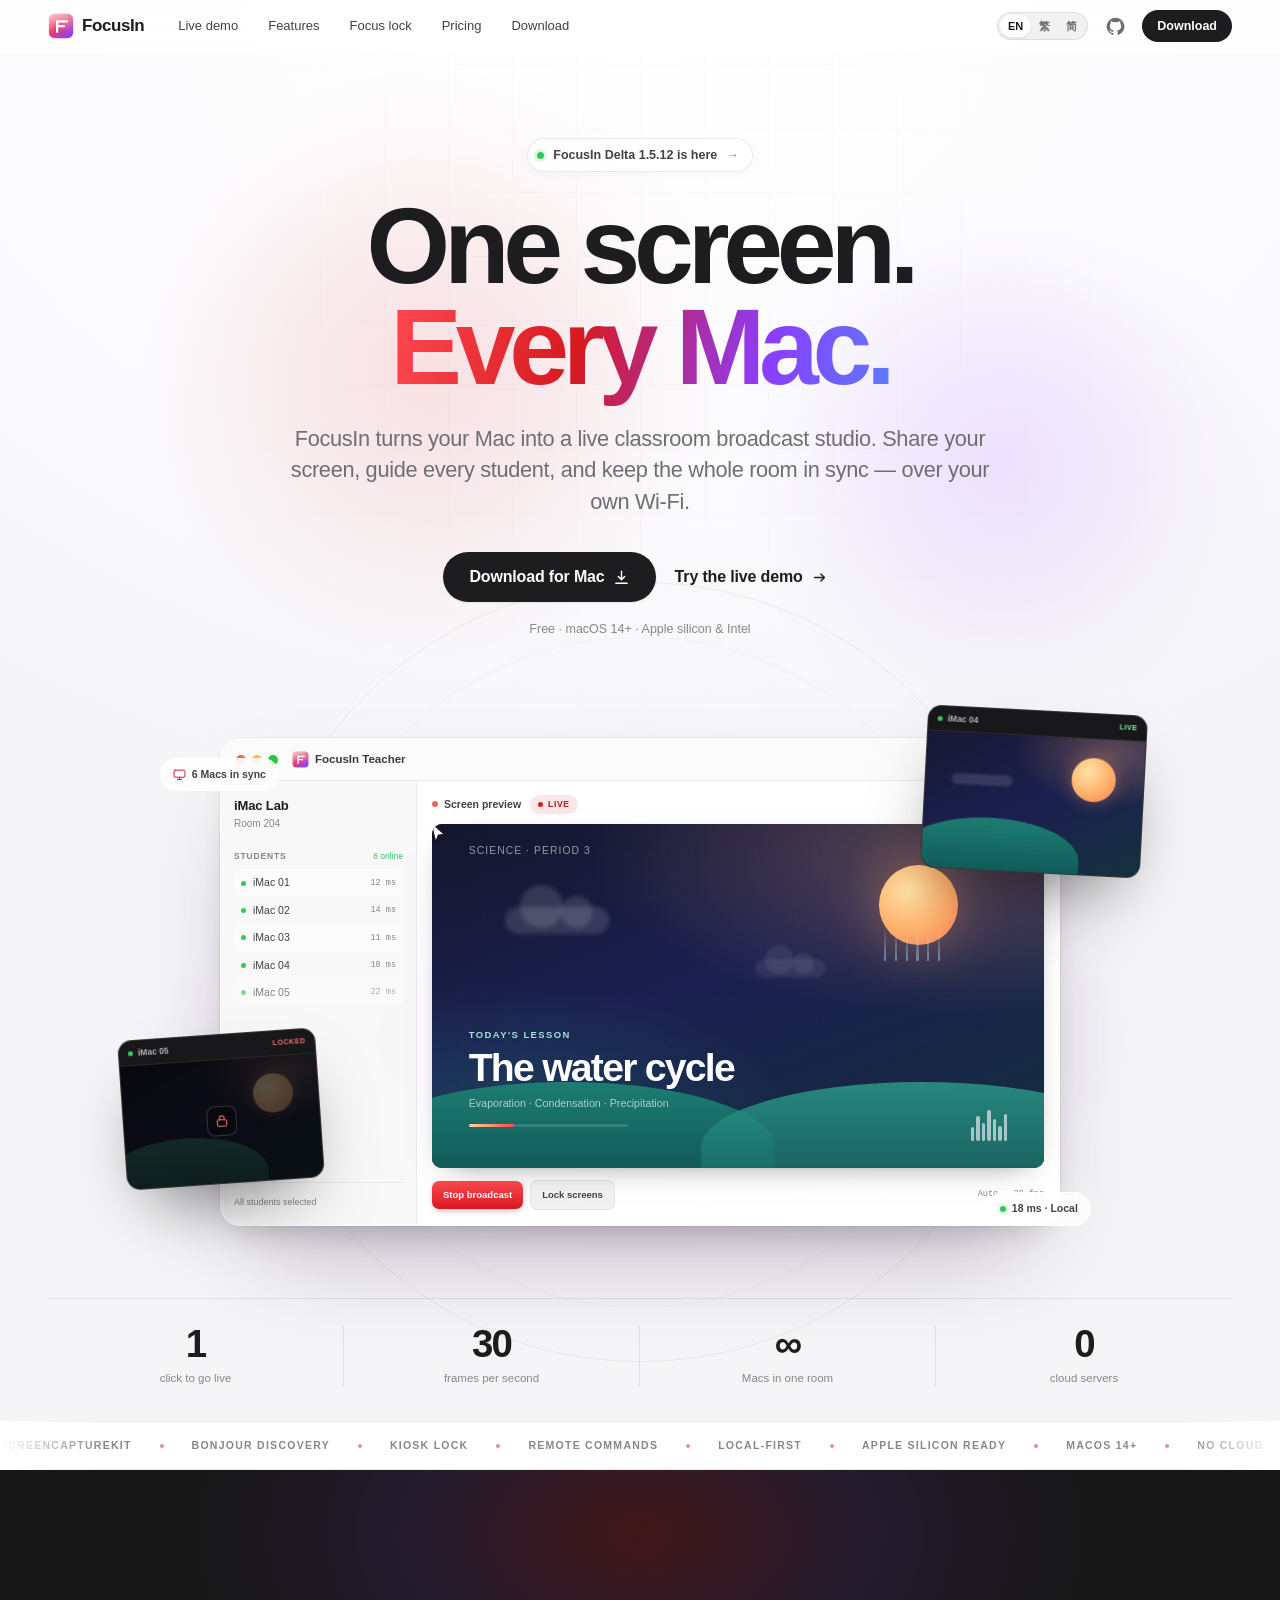
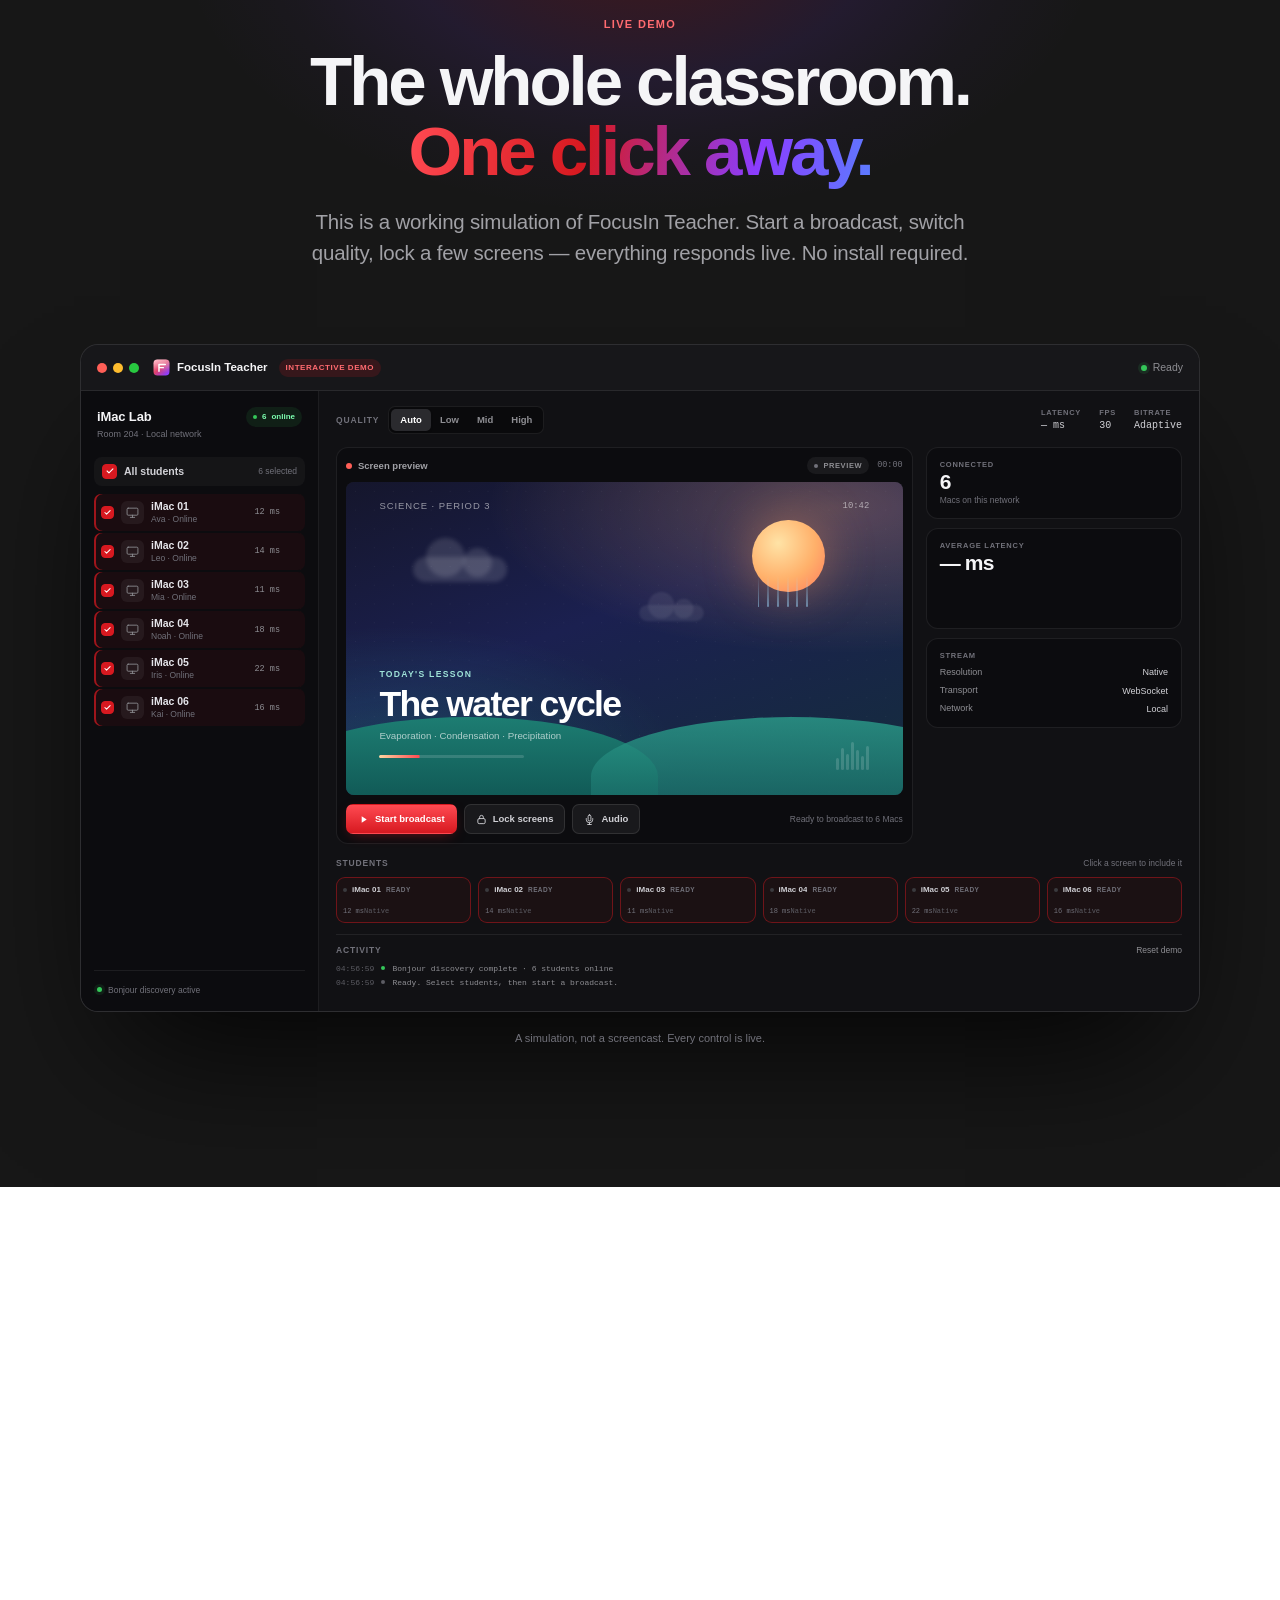
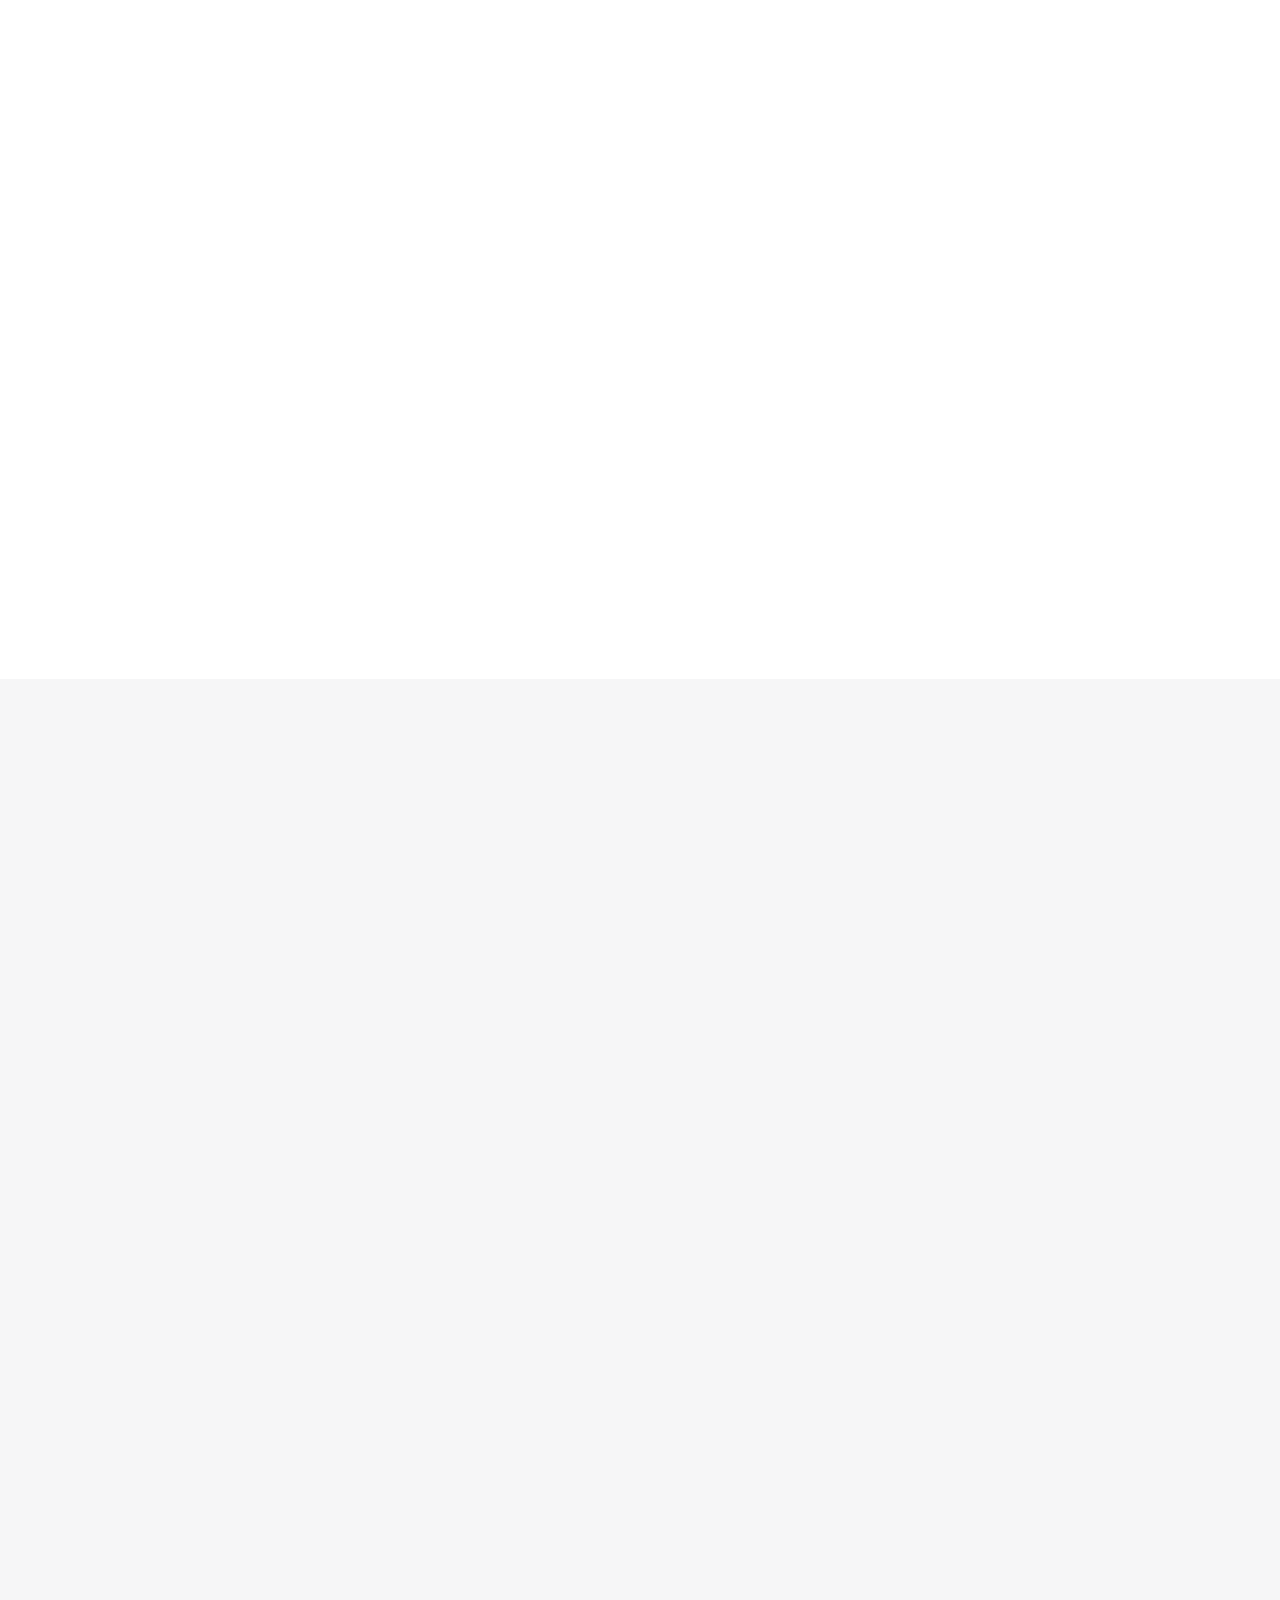
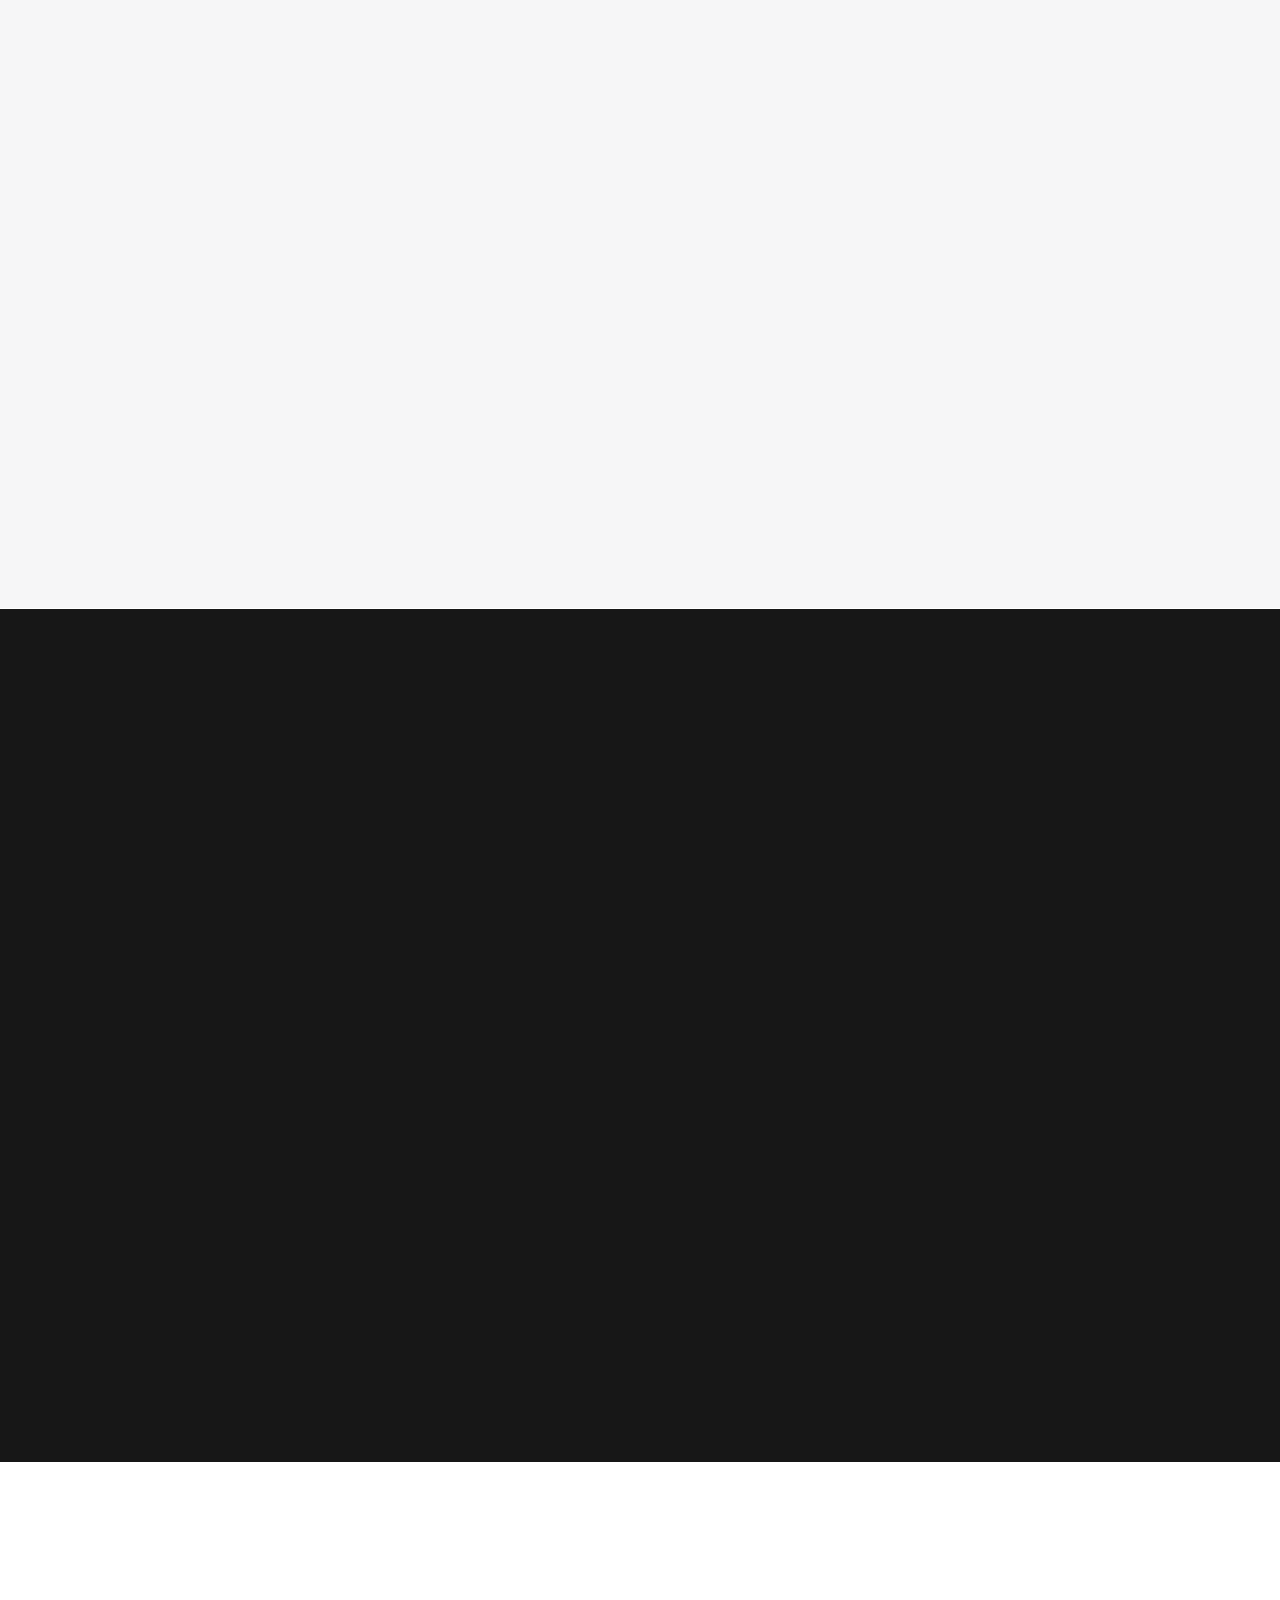
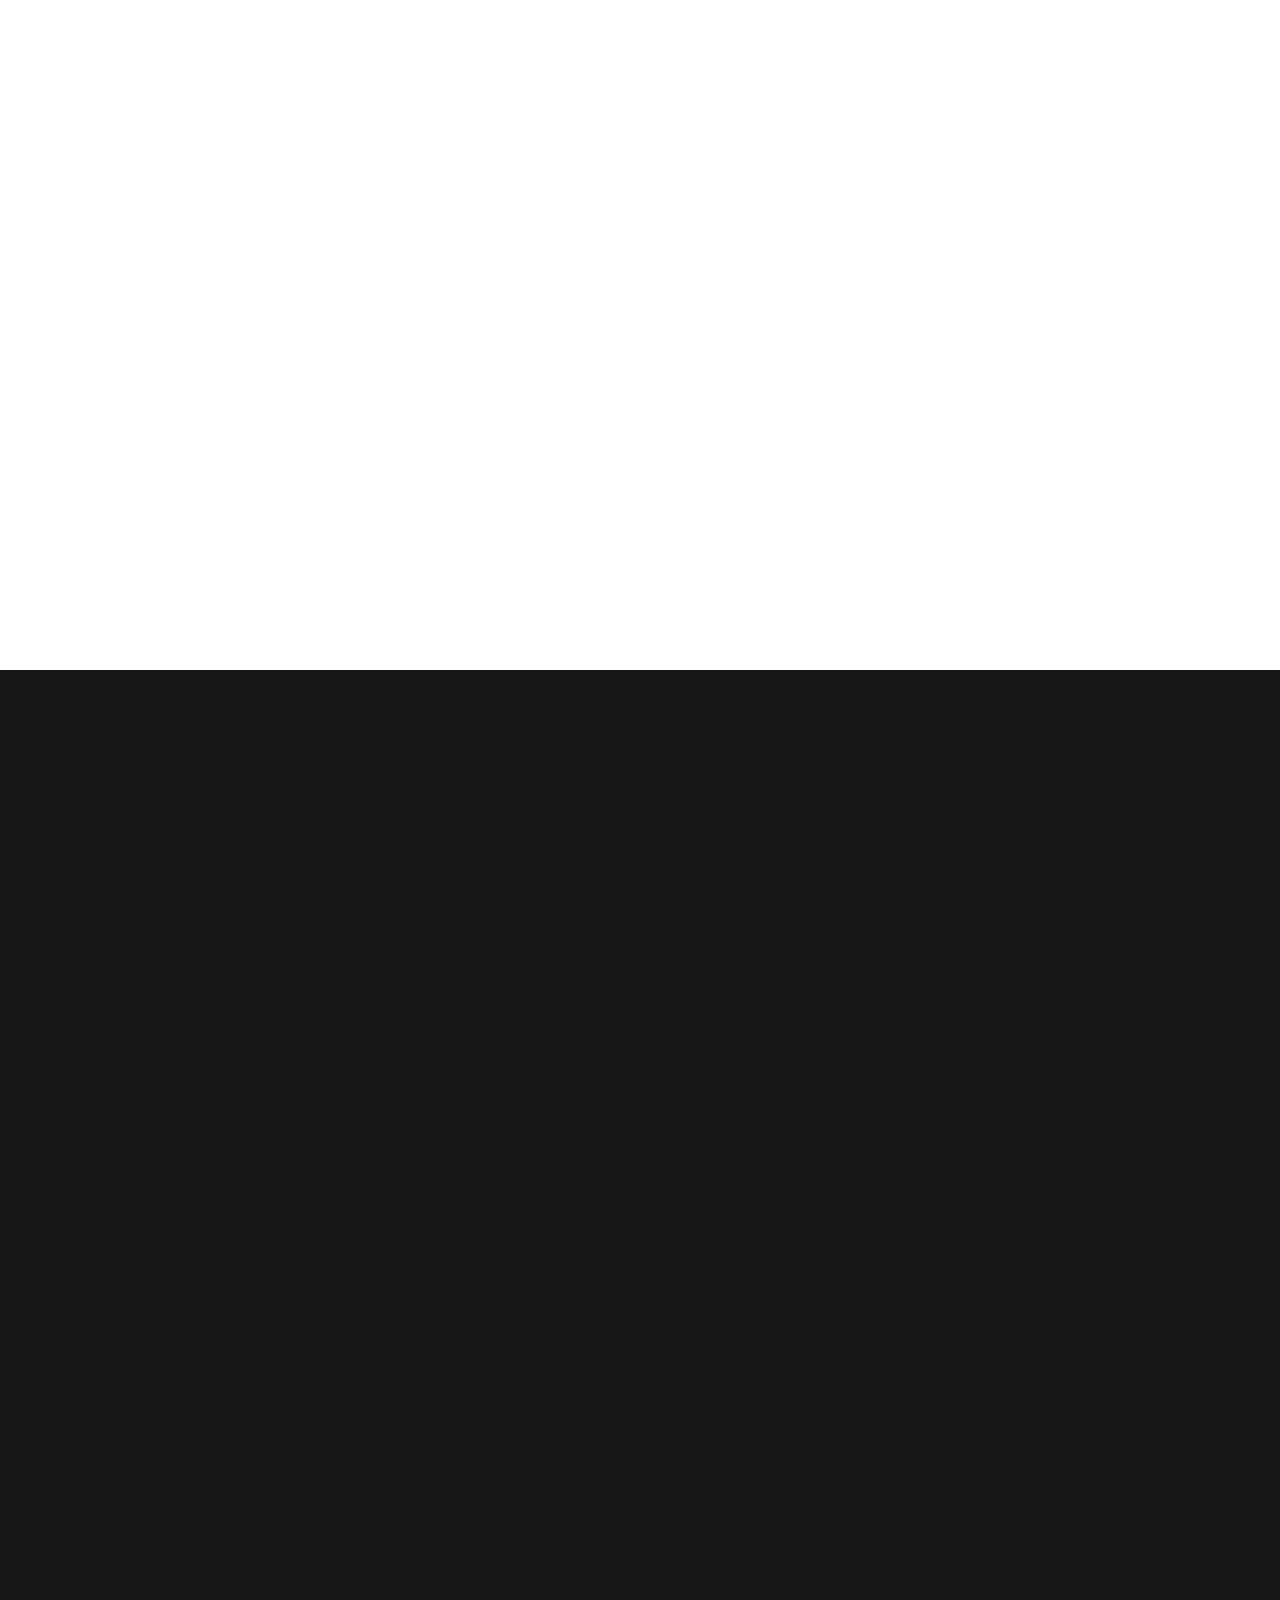
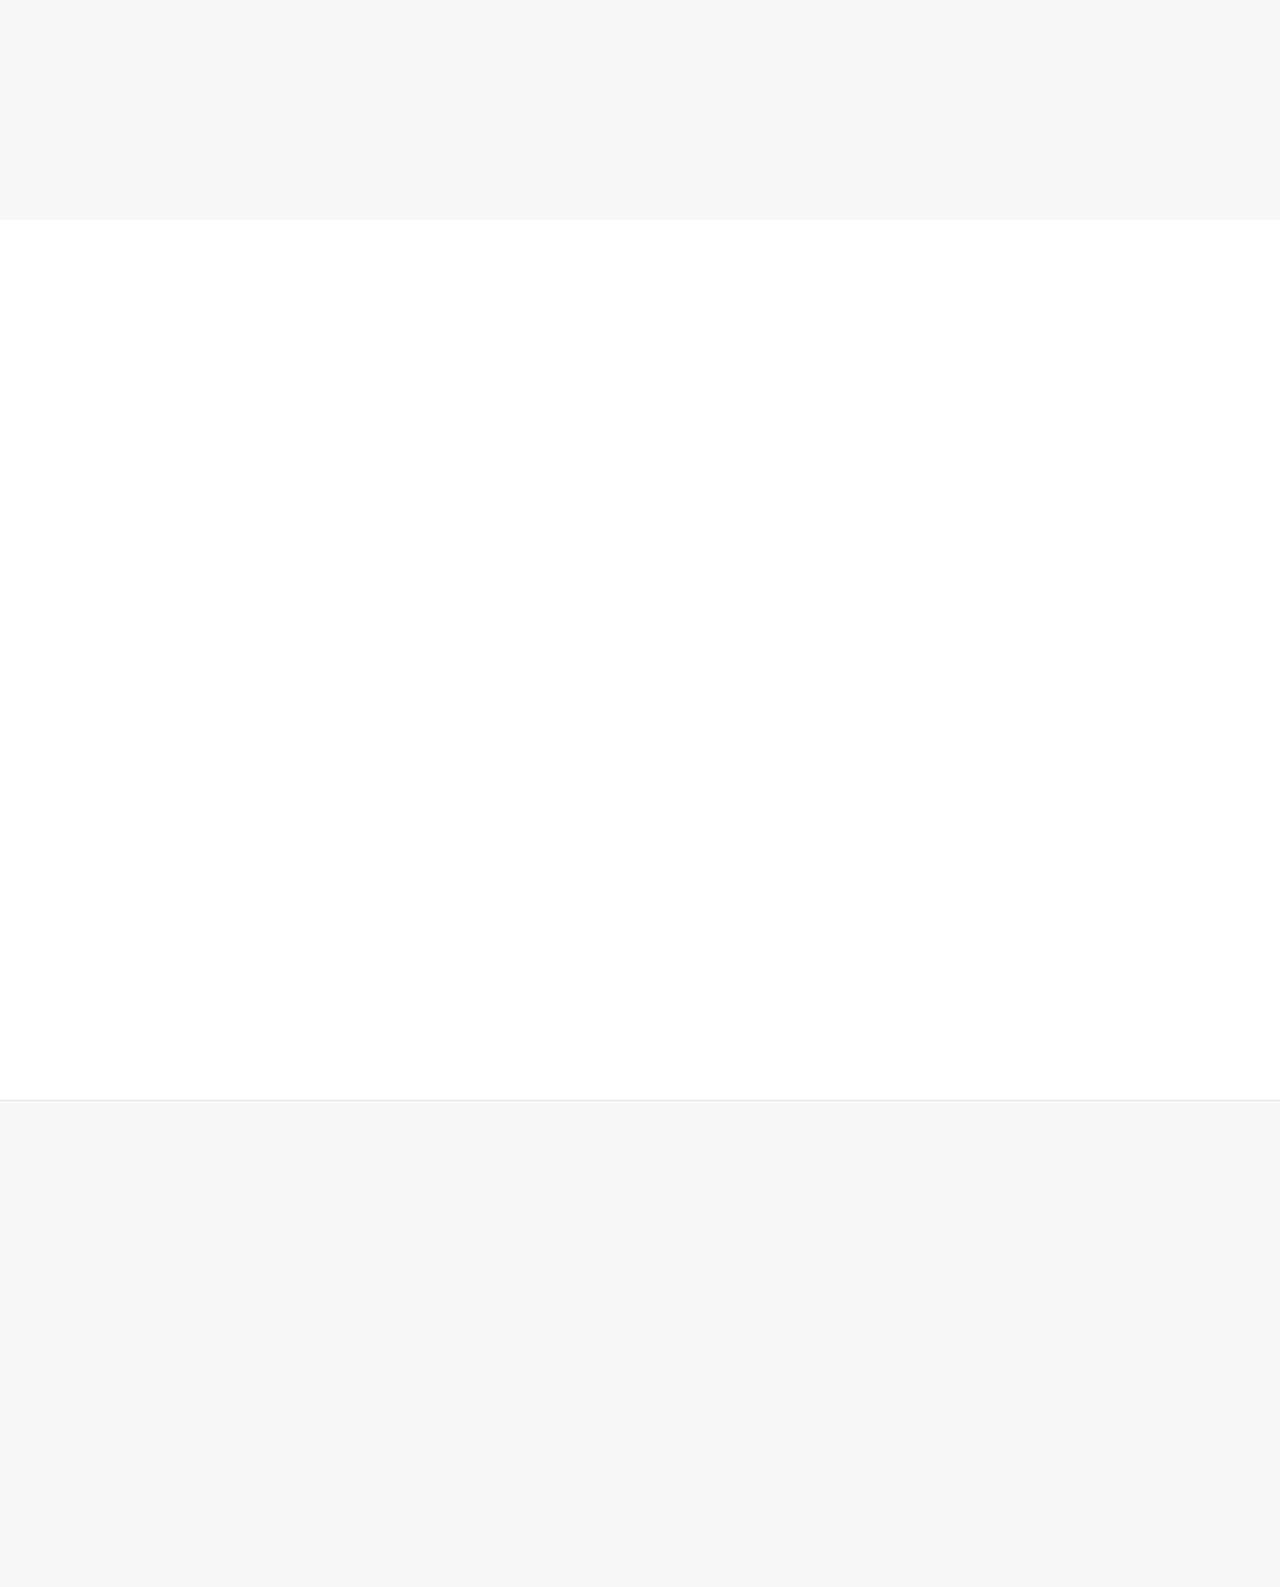
==== commit 31d3cb5b: "feat(stress-test): add 24H/48H broadcast stress test engine and maximize website performance - Add 2" ====
--- a/source/web/public/index.html
+++ b/source/web/public/index.html
@@ -12,3939 +12,14 @@
   <meta property="og:title" content="FocusIn — One screen. Every Mac.">
   <meta property="og:description" content="A live classroom broadcast system for Mac. Share one screen with every Mac on your local network.">
   <meta property="og:type" content="website">
+  <link rel="preconnect" href="https://github.com" crossorigin>
+  <link rel="preconnect" href="https://objects.githubusercontent.com" crossorigin>
+  <link rel="dns-prefetch" href="https://github.com">
+  <link rel="dns-prefetch" href="https://objects.githubusercontent.com">
   
   <script>document.documentElement.classList.add('js');</script>
 <style>
-/* ============================================================
-   FocusIn — Apple-style product site
-   Vanilla CSS. No build step.
-   ============================================================ */
-
-/* ---------- Reset & tokens ---------- */
-*,
-*::before,
-*::after { margin: 0; padding: 0; box-sizing: border-box; }
-
-:root {
-  --bg: #ffffff;
-  --bg-soft: #f6f6f7;
-  --ink: #1d1d1f;
-  --ink-soft: #424245;
-  --muted: #6e6e73;
-  --muted-2: #86868b;
-  --muted-3: #a1a1a6;
-  --line: rgba(0, 0, 0, 0.08);
-  --line-strong: rgba(0, 0, 0, 0.14);
-  --accent: #D71920;
-  --accent-soft: #ff3b45;
-  --accent-deep: #b8141a;
-  --violet: #8b3dff;
-  --green: #1f9d55;
-  --dark: #171717;
-  --dark-2: #101013;
-  --dark-3: #17171a;
-  --white-06: rgba(255, 255, 255, 0.06);
-  --white-08: rgba(255, 255, 255, 0.08);
-  --white-12: rgba(255, 255, 255, 0.12);
-  --container: 1240px;
-  --radius-s: 10px;
-  --radius-m: 14px;
-  --radius-l: 24px;
-  --radius-xl: 32px;
-  --font: -apple-system, BlinkMacSystemFont, "SF Pro Display", "SF Pro Text", "Helvetica Neue", "PingFang SC", "PingFang TC", "Hiragino Sans GB", "Microsoft YaHei", Arial, sans-serif;
-  --mono: ui-monospace, "SF Mono", SFMono-Regular, Menlo, Monaco, Consolas, "Liberation Mono", monospace;
-  --ease-out: cubic-bezier(0.16, 1, 0.3, 1);
-  --ease-spring: cubic-bezier(0.34, 1.56, 0.64, 1);
-  --shadow-soft: 0 20px 60px -30px rgba(0, 0, 0, 0.2);
-  --shadow-card: 0 2px 10px rgba(0, 0, 0, 0.05), 0 0 0 1px rgba(0, 0, 0, 0.05);
-  --shadow-hover: 0 18px 45px -14px rgba(215, 25, 32, 0.16), 0 0 0 1px rgba(215, 25, 32, 0.25);
-  --nav-h: 52px;
-}
-
-html {
-  scroll-behavior: smooth;
-  -webkit-text-size-adjust: 100%;
-}
-
-section[id],
-header[id] {
-  scroll-margin-top: calc(var(--nav-h) + 24px);
-}
-
-body {
-  background: var(--bg);
-  color: var(--ink);
-  font-family: var(--font);
-  font-size: 16px;
-  line-height: 1.47;
-  -webkit-font-smoothing: antialiased;
-  -moz-osx-font-smoothing: grayscale;
-  overflow-x: hidden;
-}
-
-::selection { background: var(--accent); color: #fff; }
-
-img, svg { display: block; }
-img { max-width: 100%; }
-a { color: inherit; text-decoration: none; }
-button { font: inherit; color: inherit; }
-ul, ol { list-style: none; }
-h1, h2, h3, h4, p { text-wrap: pretty; }
-
-:focus-visible {
-  outline: 2px solid var(--accent);
-  outline-offset: 3px;
-  border-radius: 4px;
-}
-
-.skip-link {
-  position: fixed;
-  top: 12px;
-  left: 12px;
-  z-index: 1000;
-  padding: 10px 16px;
-  border-radius: 10px;
-  background: var(--ink);
-  color: #fff;
-  font-size: 13px;
-  transform: translateY(-160%);
-  transition: transform 0.25s var(--ease-out);
-}
-.skip-link:focus { transform: translateY(0); }
-
-.scroll-progress {
-  position: fixed;
-  inset: 0 0 auto 0;
-  height: 2px;
-  z-index: 300;
-  pointer-events: none;
-}
-.scroll-progress span {
-  display: block;
-  height: 100%;
-  width: 100%;
-  background: linear-gradient(90deg, var(--accent), var(--violet));
-  transform: scaleX(0);
-  transform-origin: left center;
-}
-
-.container {
-  width: 100%;
-  max-width: var(--container);
-  margin: 0 auto;
-  padding: 0 28px;
-}
-
-/* ---------- Typography helpers ---------- */
-.text-gradient {
-  background: linear-gradient(100deg, #ff4a52 0%, #D71920 38%, #8B3DFF 75%, #5B7CFF 100%);
-  -webkit-background-clip: text;
-  background-clip: text;
-  -webkit-text-fill-color: transparent;
-  color: transparent;
-}
-.muted { color: var(--muted-2); }
-
-.eyebrow {
-  display: inline-flex;
-  align-items: center;
-  gap: 6px;
-  font-size: 11px;
-  font-weight: 600;
-  line-height: 1;
-  letter-spacing: 0.12em;
-  text-transform: uppercase;
-  color: var(--accent);
-  margin-bottom: 16px;
-}
-
-.section-head {
-  max-width: 860px;
-  margin: 0 auto clamp(48px, 6vw, 76px);
-  text-align: center;
-}
-.section-head h2 {
-  font-size: clamp(2.6rem, 5.4vw, 4.6rem);
-  line-height: 1.02;
-  letter-spacing: -0.045em;
-  font-weight: 700;
-}
-.section-head p {
-  max-width: 680px;
-  margin: 20px auto 0;
-  font-size: clamp(1.05rem, 1.6vw, 1.3rem);
-  line-height: 1.5;
-  letter-spacing: -0.01em;
-  color: var(--muted);
-}
-
-.section-dark {
-  background: var(--dark);
-  color: #f5f5f7;
-}
-.section-head--dark p { color: #a1a1a6; }
-.section-head--dark .eyebrow { color: #ff6b70; }
-
-/* ---------- Buttons ---------- */
-.btn {
-  display: inline-flex;
-  align-items: center;
-  justify-content: center;
-  gap: 8px;
-  padding: 11px 20px;
-  border: 1px solid transparent;
-  border-radius: 980px;
-  font-size: 15px;
-  font-weight: 600;
-  line-height: 1.2;
-  letter-spacing: -0.01em;
-  white-space: nowrap;
-  cursor: pointer;
-  transition: background 0.25s var(--ease-out), color 0.25s var(--ease-out), border-color 0.25s var(--ease-out), box-shadow 0.35s var(--ease-out), transform 0.35s var(--ease-out);
-}
-.btn svg {
-  width: 17px;
-  height: 17px;
-  fill: none;
-  stroke: currentColor;
-  stroke-width: 2;
-  stroke-linecap: round;
-  stroke-linejoin: round;
-  transition: transform 0.35s var(--ease-out);
-}
-.btn:hover { transform: translateY(-1px); }
-.btn:active { transform: translateY(0) scale(0.985); }
-.btn-lg { padding: 14px 25px; font-size: 16px; }
-
-.btn-primary {
-  background: var(--ink);
-  color: #fff;
-  box-shadow: 0 1px 2px rgba(0, 0, 0, 0.08);
-}
-.btn-primary:hover {
-  background: #000;
-  box-shadow: 0 10px 30px -10px rgba(0, 0, 0, 0.45);
-}
-.btn-secondary {
-  background: #fff;
-  color: var(--ink);
-  border-color: var(--line-strong);
-}
-.btn-secondary:hover {
-  border-color: rgba(0, 0, 0, 0.3);
-  box-shadow: 0 8px 24px -14px rgba(0, 0, 0, 0.3);
-}
-.btn-link {
-  background: transparent;
-  color: var(--ink);
-  padding-left: 8px;
-  padding-right: 8px;
-}
-.btn-link:hover { color: var(--accent); }
-.btn-link:hover svg { transform: translateX(4px); }
-.btn-block { width: 100%; }
-.btn-quiet-light {
-  background: rgba(255, 255, 255, 0.06);
-  color: #f5f5f7;
-  border-color: rgba(255, 255, 255, 0.14);
-}
-.btn-quiet-light:hover {
-  background: rgba(255, 255, 255, 0.11);
-  border-color: rgba(255, 255, 255, 0.26);
-}
-
-/* ---------- Scroll reveal ---------- */
-.js [data-reveal] {
-  opacity: 0;
-  transform: translateY(26px);
-  transition: opacity 0.9s var(--ease-out), transform 0.9s var(--ease-out);
-  transition-delay: var(--d, 0s);
-}
-.js [data-reveal="fade"] { transform: none; }
-.js [data-reveal="scale"] { transform: translateY(18px) scale(0.965); }
-.js [data-reveal].is-visible {
-  opacity: 1;
-  transform: none;
-}
-
-/* ---------- Header ---------- */
-.site-header {
-  position: fixed;
-  inset: 0 0 auto 0;
-  z-index: 200;
-  background: rgba(255, 255, 255, 0.68);
-  -webkit-backdrop-filter: saturate(180%) blur(20px);
-  backdrop-filter: saturate(180%) blur(20px);
-  border-bottom: 1px solid transparent;
-  transition: background 0.35s ease, border-color 0.35s ease, box-shadow 0.35s ease;
-}
-.site-header.is-scrolled {
-  background: rgba(255, 255, 255, 0.86);
-  border-bottom-color: var(--line);
-  box-shadow: 0 1px 20px rgba(0, 0, 0, 0.03);
-}
-.nav-inner {
-  max-width: var(--container);
-  height: var(--nav-h);
-  margin: 0 auto;
-  padding: 0 28px;
-  display: flex;
-  align-items: center;
-  gap: 34px;
-}
-.brand {
-  display: inline-flex;
-  align-items: center;
-  gap: 8px;
-  font-size: 17px;
-  font-weight: 650;
-  letter-spacing: -0.025em;
-  color: var(--ink);
-  flex: 0 0 auto;
-}
-.brand img { border-radius: 7px; }
-.brand:hover { opacity: 0.75; }
-
-.nav-links {
-  display: flex;
-  align-items: center;
-  gap: 30px;
-}
-.nav-links a {
-  position: relative;
-  font-size: 13px;
-  font-weight: 450;
-  color: var(--ink-soft);
-  padding: 6px 0;
-  transition: color 0.2s ease;
-}
-.nav-links a::after {
-  content: "";
-  position: absolute;
-  left: 0;
-  right: 0;
-  bottom: 0;
-  height: 1px;
-  background: var(--ink);
-  transform: scaleX(0);
-  transform-origin: left;
-  transition: transform 0.35s var(--ease-out);
-}
-.nav-links a:hover { color: var(--ink); }
-.nav-links a:hover::after,
-.nav-links a.is-active::after { transform: scaleX(1); }
-.nav-links a.is-active { color: var(--ink); }
-
-.nav-actions {
-  margin-left: auto;
-  display: flex;
-  align-items: center;
-  gap: 14px;
-}
-.lang-switch {
-  display: inline-flex;
-  align-items: center;
-  padding: 2px;
-  border-radius: 980px;
-  background: rgba(0, 0, 0, 0.05);
-  border: 1px solid var(--line);
-}
-.lang-btn {
-  border: 0;
-  background: transparent;
-  color: var(--muted);
-  font-size: 11px;
-  font-weight: 600;
-  padding: 3px 8px;
-  border-radius: 980px;
-  cursor: pointer;
-  transition: background 0.2s ease, color 0.2s ease;
-}
-.lang-btn:hover { color: var(--ink); }
-.lang-btn.is-active {
-  background: #fff;
-  color: var(--ink);
-  box-shadow: 0 1px 3px rgba(0, 0, 0, 0.1);
-}
-.mobile-lang-row {
-  display: flex;
-  align-items: center;
-  justify-content: space-between;
-  padding: 8px 0 14px;
-  margin-bottom: 8px;
-  border-bottom: 1px solid var(--line);
-  font-size: 13px;
-  color: var(--muted);
-}
-.nav-github {
-  width: 26px;
-  height: 26px;
-  display: inline-flex;
-  align-items: center;
-  justify-content: center;
-  color: var(--muted);
-  transition: color 0.2s ease, transform 0.2s ease;
-}
-.nav-github svg { width: 19px; height: 19px; fill: currentColor; }
-.nav-github:hover { color: var(--ink); transform: translateY(-1px); }
-.nav-cta {
-  display: inline-flex;
-  align-items: center;
-  padding: 7px 15px;
-  border-radius: 980px;
-  background: var(--ink);
-  color: #fff;
-  font-size: 12.5px;
-  font-weight: 600;
-  transition: background 0.2s ease, transform 0.2s ease, box-shadow 0.2s ease;
-}
-.nav-cta:hover {
-  background: #000;
-  transform: translateY(-1px);
-  box-shadow: 0 8px 20px -10px rgba(0, 0, 0, 0.5);
-}
-
-.menu-toggle {
-  display: none;
-  width: 34px;
-  height: 34px;
-  border: 0;
-  background: transparent;
-  cursor: pointer;
-  position: relative;
-}
-.menu-toggle span {
-  position: absolute;
-  left: 7px;
-  right: 7px;
-  height: 1.5px;
-  background: var(--ink);
-  border-radius: 2px;
-  transition: transform 0.35s var(--ease-out), top 0.35s var(--ease-out);
-}
-.menu-toggle span:first-child { top: 13px; }
-.menu-toggle span:last-child { top: 20px; }
-.menu-toggle[aria-expanded="true"] span:first-child { top: 16.5px; transform: rotate(45deg); }
-.menu-toggle[aria-expanded="true"] span:last-child { top: 16.5px; transform: rotate(-45deg); }
-
-.mobile-menu {
-  position: absolute;
-  top: 100%;
-  left: 0;
-  right: 0;
-  padding: 10px 28px 26px;
-  background: rgba(255, 255, 255, 0.96);
-  -webkit-backdrop-filter: blur(24px);
-  backdrop-filter: blur(24px);
-  border-bottom: 1px solid var(--line);
-  opacity: 0;
-  visibility: hidden;
-  transform: translateY(-8px);
-  transition: opacity 0.3s ease, transform 0.3s var(--ease-out), visibility 0.3s;
-}
-.mobile-menu.is-open {
-  opacity: 1;
-  visibility: visible;
-  transform: none;
-}
-.mobile-menu nav {
-  display: flex;
-  flex-direction: column;
-}
-.mobile-menu nav a {
-  display: flex;
-  align-items: center;
-  justify-content: space-between;
-  padding: 14px 2px;
-  border-bottom: 1px solid var(--line);
-  font-size: 16px;
-  font-weight: 550;
-}
-.mobile-menu nav a span { color: var(--muted-2); }
-.mobile-github {
-  display: inline-block;
-  margin-top: 18px;
-  font-size: 13px;
-  color: var(--muted);
-}
-
-/* ---------- Hero ---------- */
-.hero {
-  position: relative;
-  padding-top: calc(var(--nav-h) + 86px);
-  overflow: hidden;
-  background:
-    radial-gradient(90% 60% at 50% 0%, #ffffff 0%, #fbfbfd 55%, #f5f5f7 100%);
-}
-.hero-bg {
-  position: absolute;
-  inset: 0;
-  pointer-events: none;
-  overflow: hidden;
-}
-.orb {
-  position: absolute;
-  border-radius: 50%;
-  filter: blur(42px);
-  opacity: 0.5;
-  pointer-events: none;
-  animation-play-state: paused;
-  will-change: transform;
-}
-.orb.orb-play {
-  animation-play-state: running;
-}
-.orb-a {
-  width: 620px;
-  height: 620px;
-  top: 60px;
-  left: 50%;
-  margin-left: -520px;
-  background: radial-gradient(circle, rgba(215, 25, 32, 0.22), transparent 65%);
-  animation: orbFloat 16s ease-in-out infinite alternate;
-}
-.orb-b {
-  width: 560px;
-  height: 560px;
-  top: 180px;
-  left: 50%;
-  margin-left: 80px;
-  background: radial-gradient(circle, rgba(139, 61, 255, 0.24), transparent 65%);
-  animation: orbFloat 18s ease-in-out -6s infinite alternate-reverse;
-}
-.orb-c {
-  width: 520px;
-  height: 420px;
-  top: 720px;
-  left: 50%;
-  margin-left: -260px;
-  background: radial-gradient(circle, rgba(91, 124, 255, 0.16), transparent 65%);
-  animation: orbFloat 22s ease-in-out -10s infinite alternate;
-}
-.grid-veil {
-  position: absolute;
-  inset: 0;
-  background-image:
-    linear-gradient(rgba(0, 0, 0, 0.035) 1px, transparent 1px),
-    linear-gradient(90deg, rgba(0, 0, 0, 0.035) 1px, transparent 1px);
-  background-size: 64px 64px;
-  -webkit-mask-image: radial-gradient(70% 55% at 50% 20%, #000 0%, transparent 75%);
-  mask-image: radial-gradient(70% 55% at 50% 20%, #000 0%, transparent 75%);
-  opacity: 0.45;
-}
-@keyframes orbFloat {
-  from { transform: translate3d(0, -12px, 0) scale(1); }
-  to { transform: translate3d(24px, 26px, 0) scale(1.08); }
-}
-
-.hero-copy {
-  position: relative;
-  z-index: 2;
-  text-align: center;
-  max-width: 1040px;
-}
-.announce {
-  display: inline-flex;
-  align-items: center;
-  gap: 9px;
-  padding: 7px 13px 7px 9px;
-  border: 1px solid var(--line);
-  border-radius: 980px;
-  background: rgba(255, 255, 255, 0.68);
-  -webkit-backdrop-filter: blur(14px);
-  backdrop-filter: blur(14px);
-  box-shadow: 0 2px 10px rgba(0, 0, 0, 0.03);
-  font-size: 12.5px;
-  font-weight: 550;
-  color: var(--ink-soft);
-  transition: transform 0.3s var(--ease-out), box-shadow 0.3s ease, border-color 0.3s ease;
-}
-.announce:hover {
-  transform: translateY(-1px);
-  border-color: var(--line-strong);
-  box-shadow: 0 8px 24px -14px rgba(0, 0, 0, 0.25);
-}
-.announce-dot {
-  width: 7px;
-  height: 7px;
-  border-radius: 50%;
-  background: #34c759;
-  box-shadow: 0 0 0 3px rgba(52, 199, 89, 0.14);
-  animation: softPulse 2.4s ease-in-out infinite;
-}
-.announce-arrow { color: var(--muted-2); }
-
-.hero-title {
-  margin: 24px auto 24px;
-  font-size: clamp(3.6rem, 8.4vw, 7.6rem);
-  line-height: 0.94;
-  letter-spacing: -0.058em;
-  font-weight: 700;
-  text-wrap: balance;
-}
-.hero-sub {
-  max-width: 710px;
-  margin: 0 auto;
-  font-size: clamp(1.1rem, 1.75vw, 1.36rem);
-  line-height: 1.47;
-  letter-spacing: -0.015em;
-  color: var(--muted);
-}
-.hero-actions {
-  display: flex;
-  align-items: center;
-  justify-content: center;
-  flex-wrap: wrap;
-  gap: 10px;
-  margin-top: 34px;
-}
-.hero-note {
-  margin-top: 18px;
-  font-size: 12.5px;
-  color: var(--muted-2);
-}
-
-/* ---------- Hero product stage ---------- */
-.hero-visual {
-  position: relative;
-  z-index: 1;
-  margin-top: clamp(48px, 6vw, 76px);
-  padding: 24px 28px 0;
-  perspective: 1800px;
-}
-.hero-stage {
-  position: relative;
-  max-width: 980px;
-  margin: 0 auto;
-  transform-style: preserve-3d;
-  transition: transform 0.5s var(--ease-out);
-  will-change: transform;
-}
-.stage-glow {
-  position: absolute;
-  inset: 8% -8% -6%;
-  background: radial-gradient(60% 60% at 50% 55%, rgba(215, 25, 32, 0.28), rgba(139, 61, 255, 0.14) 48%, transparent 70%);
-  filter: blur(60px);
-  opacity: 0.8;
-  z-index: 0;
-}
-.pulse-ring {
-  position: absolute;
-  top: 48%;
-  left: 50%;
-  width: 780px;
-  height: 780px;
-  margin: -390px 0 0 -390px;
-  border: 1px solid rgba(215, 25, 32, 0.16);
-  border-radius: 50%;
-  z-index: 0;
-  animation: pulseRing 8s ease-out infinite;
-  pointer-events: none;
-}
-.pulse-ring.ring-b { animation-delay: 4s; }
-@keyframes pulseRing {
-  0% { transform: scale(0.72); opacity: 0; }
-  18% { opacity: 0.9; }
-  100% { transform: scale(1.18); opacity: 0; }
-}
-
-.teacher-window {
-  position: relative;
-  z-index: 2;
-  width: min(840px, 100%);
-  margin: 0 auto;
-  border-radius: 20px;
-  overflow: hidden;
-  background: rgba(255, 255, 255, 0.8);
-  border: 1px solid rgba(255, 255, 255, 0.9);
-  box-shadow:
-    0 70px 140px -50px rgba(40, 10, 50, 0.5),
-    0 18px 45px -24px rgba(0, 0, 0, 0.35),
-    0 0 0 1px rgba(0, 0, 0, 0.05);
-  -webkit-backdrop-filter: blur(28px) saturate(160%);
-  backdrop-filter: blur(28px) saturate(160%);
-  transform: translateZ(0);
-}
-.tw-titlebar,
-.demo-titlebar {
-  display: flex;
-  align-items: center;
-  gap: 14px;
-  height: 42px;
-  padding: 0 15px;
-  background: rgba(250, 250, 252, 0.78);
-  border-bottom: 1px solid rgba(0, 0, 0, 0.06);
-}
-.traffic { display: inline-flex; gap: 6px; flex: 0 0 auto; }
-.traffic i {
-  width: 10px;
-  height: 10px;
-  border-radius: 50%;
-  display: block;
-}
-.traffic i:nth-child(1) { background: #ff5f57; }
-.traffic i:nth-child(2) { background: #febc2e; }
-.traffic i:nth-child(3) { background: #28c840; }
-.tw-app {
-  display: flex;
-  align-items: center;
-  gap: 6px;
-  font-size: 11.5px;
-  font-weight: 600;
-  color: #3a3a3c;
-}
-.tw-app img { border-radius: 4px; }
-.tw-status {
-  margin-left: auto;
-  display: inline-flex;
-  align-items: center;
-  gap: 6px;
-  font-size: 10.5px;
-  font-weight: 550;
-  color: var(--muted);
-}
-.tw-status i {
-  width: 6px;
-  height: 6px;
-  border-radius: 50%;
-  background: #34c759;
-  box-shadow: 0 0 0 3px rgba(52, 199, 89, 0.14);
-  animation: softPulse 2s infinite;
-}
-.tw-body {
-  display: grid;
-  grid-template-columns: 196px minmax(0, 1fr);
-  min-height: 430px;
-}
-.tw-side {
-  display: flex;
-  flex-direction: column;
-  padding: 15px 13px;
-  background: rgba(245, 245, 247, 0.72);
-  border-right: 1px solid rgba(0, 0, 0, 0.06);
-}
-.tw-room {
-  font-size: 13px;
-  font-weight: 700;
-  letter-spacing: -0.01em;
-}
-.tw-room span {
-  display: block;
-  margin-top: 2px;
-  font-size: 10px;
-  font-weight: 500;
-  color: var(--muted-2);
-  letter-spacing: 0;
-}
-.tw-side-label {
-  display: flex;
-  justify-content: space-between;
-  margin: 18px 0 7px;
-  font-size: 8.5px;
-  font-weight: 700;
-  letter-spacing: 0.1em;
-  text-transform: uppercase;
-  color: var(--muted-2);
-}
-.tw-side-label span {
-  font-weight: 500;
-  letter-spacing: 0;
-  text-transform: none;
-  color: #34c759;
-}
-.tw-device {
-  display: flex;
-  align-items: center;
-  gap: 7px;
-  padding: 6px 7px;
-  border-radius: 7px;
-  font-size: 10.5px;
-  color: var(--ink-soft);
-}
-.tw-device:nth-of-type(odd) { background: rgba(255, 255, 255, 0.55); }
-.tw-device .dot {
-  width: 5px;
-  height: 5px;
-  border-radius: 50%;
-  background: #34c759;
-}
-.tw-device .ms {
-  margin-left: auto;
-  font-family: var(--mono);
-  font-size: 8.5px;
-  color: var(--muted-2);
-}
-.tw-device--muted { opacity: 0.64; }
-.tw-side-foot {
-  margin-top: auto;
-  padding-top: 13px;
-  border-top: 1px solid rgba(0, 0, 0, 0.06);
-  font-size: 9px;
-  color: var(--muted-2);
-}
-.tw-main {
-  min-width: 0;
-  padding: 14px 15px 15px;
-  display: flex;
-  flex-direction: column;
-}
-.tw-preview-head {
-  display: flex;
-  align-items: center;
-  gap: 9px;
-  font-size: 10.5px;
-  font-weight: 550;
-  color: var(--ink-soft);
-}
-.tw-preview-title { display: inline-flex; align-items: center; gap: 6px; }
-.window-dot {
-  width: 6px;
-  height: 6px;
-  border-radius: 50%;
-  background: #ff5f57;
-}
-.live-pill {
-  display: inline-flex;
-  align-items: center;
-  gap: 5px;
-  padding: 3px 8px;
-  border-radius: 980px;
-  background: rgba(215, 25, 32, 0.1);
-  color: var(--accent-deep);
-  font-size: 8.5px;
-  font-weight: 750;
-  letter-spacing: 0.08em;
-  text-transform: uppercase;
-}
-.live-pill i {
-  width: 5px;
-  height: 5px;
-  border-radius: 50%;
-  background: var(--accent);
-  animation: softPulse 1.4s infinite;
-}
-.tw-timer {
-  margin-left: auto;
-  font-family: var(--mono);
-  font-size: 9px;
-  color: var(--muted-2);
-}
-.tw-screen {
-  position: relative;
-  margin-top: 10px;
-  aspect-ratio: 16 / 9;
-  border-radius: 10px;
-  overflow: hidden;
-  background: #0b0c10;
-  box-shadow: inset 0 0 0 1px rgba(255, 255, 255, 0.09), 0 10px 30px -18px rgba(0, 0, 0, 0.6);
-  container-type: inline-size;
-}
-.tw-live-flag {
-  position: absolute;
-  top: 5%;
-  right: 4%;
-  z-index: 5;
-  display: inline-flex;
-  align-items: center;
-  gap: 4px;
-  padding: 3px 7px;
-  border-radius: 980px;
-  background: rgba(7, 7, 9, 0.6);
-  -webkit-backdrop-filter: blur(8px);
-  backdrop-filter: blur(8px);
-  color: #fff;
-  font-size: 7px;
-  font-weight: 750;
-  letter-spacing: 0.1em;
-}
-.tw-live-flag i {
-  width: 4px;
-  height: 4px;
-  border-radius: 50%;
-  background: var(--accent-soft);
-  animation: softPulse 1.2s infinite;
-}
-.tw-cursor,
-.preview-cursor {
-  position: absolute;
-  z-index: 6;
-  width: 11px;
-  height: 16px;
-  background: #fff;
-  clip-path: polygon(0 0, 100% 62%, 55% 66%, 34% 100%);
-  filter: drop-shadow(0 1px 2px rgba(0, 0, 0, 0.5));
-  animation: cursorMove 11s ease-in-out infinite;
-}
-.tw-controls {
-  display: flex;
-  align-items: center;
-  gap: 7px;
-  margin-top: 12px;
-}
-.tw-btn {
-  display: inline-flex;
-  align-items: center;
-  padding: 7px 11px;
-  border-radius: 7px;
-  font-size: 9.5px;
-  font-weight: 650;
-}
-.tw-btn-primary {
-  background: linear-gradient(180deg, #ff4a52, var(--accent));
-  color: #fff;
-  box-shadow: 0 3px 10px -4px rgba(215, 25, 32, 0.6);
-}
-.tw-btn-secondary {
-  background: rgba(0, 0, 0, 0.05);
-  color: var(--ink-soft);
-  border: 1px solid rgba(0, 0, 0, 0.06);
-}
-.tw-quality {
-  margin-left: auto;
-  font-family: var(--mono);
-  font-size: 8.5px;
-  color: var(--muted-2);
-}
-
-/* ---------- The lesson slide (shared) ---------- */
-.slide {
-  position: absolute;
-  inset: 0;
-  overflow: hidden;
-  color: #fff;
-  background:
-    radial-gradient(120% 90% at 88% 8%, rgba(255, 176, 112, 0.28), transparent 52%),
-    radial-gradient(90% 80% at 10% 90%, rgba(41, 190, 160, 0.2), transparent 55%),
-    linear-gradient(160deg, #15162c 0%, #1b2050 44%, #142d3c 100%);
-}
-.slide::before {
-  content: "";
-  position: absolute;
-  inset: 0;
-  background-image: radial-gradient(rgba(255, 255, 255, 0.14) 0.7px, transparent 0.7px);
-  background-size: 3.4% 6%;
-  opacity: 0.35;
-}
-.slide-top {
-  position: absolute;
-  top: 5.5%;
-  left: 6%;
-  right: 6%;
-  z-index: 4;
-  display: flex;
-  align-items: center;
-  justify-content: space-between;
-  font-size: 1.7cqw;
-  letter-spacing: 0.1em;
-  text-transform: uppercase;
-  color: rgba(255, 255, 255, 0.55);
-}
-.slide-clock {
-  font-family: var(--mono);
-  letter-spacing: 0;
-  font-size: 1.6cqw;
-}
-.slide-art { position: absolute; inset: 0; }
-.sun {
-  position: absolute;
-  top: 12%;
-  right: 14%;
-  width: 13cqw;
-  height: 13cqw;
-  border-radius: 50%;
-  background: radial-gradient(circle at 36% 32%, #ffe3a6, #ffb06a 55%, #ff7a5c 100%);
-  box-shadow: 0 0 9cqw rgba(255, 160, 95, 0.45);
-  animation: sunGlow 5s ease-in-out infinite alternate;
-  animation-play-state: paused;
-}
-.cloud {
-  position: absolute;
-  height: 4.4cqw;
-  width: 17cqw;
-  border-radius: 999px;
-  background: rgba(255, 255, 255, 0.13);
-  filter: blur(0.35cqw);
-  animation: cloudDrift 20s linear infinite;
-  animation-play-state: paused;
-}
-.cloud::before,
-.cloud::after {
-  content: "";
-  position: absolute;
-  bottom: 20%;
-  border-radius: 50%;
-  background: inherit;
-}
-.cloud::before { left: 14%; width: 7cqw; height: 7cqw; }
-.cloud::after { right: 16%; width: 5.2cqw; height: 5.2cqw; }
-.cloud-a { top: 24%; left: 12%; }
-.cloud-b { top: 38%; left: 50%; transform: scale(0.68); opacity: 0.6; animation-duration: 26s; animation-direction: reverse; }
-.rain {
-  position: absolute;
-  top: 30%;
-  right: 17%;
-  display: flex;
-  gap: 1.4cqw;
-  animation: rainFade 3s ease-in-out infinite alternate;
-  animation-play-state: paused;
-}
-.rain i {
-  width: 0.35cqw;
-  height: 5.5cqw;
-  border-radius: 999px;
-  background: linear-gradient(180deg, rgba(160, 220, 255, 0), rgba(160, 220, 255, 0.5));
-  animation: rainFall 1.4s linear infinite;
-  animation-play-state: paused;
-}
-.rain i:nth-child(2) { animation-delay: -0.2s; }
-.rain i:nth-child(3) { animation-delay: -0.5s; }
-.rain i:nth-child(4) { animation-delay: -0.8s; }
-.rain i:nth-child(5) { animation-delay: -1.05s; }
-.rain i:nth-child(6) { animation-delay: -0.35s; }
-.hill {
-  position: absolute;
-  bottom: -13%;
-  height: 38%;
-  border-radius: 50% 50% 0 0;
-}
-.hill-a {
-  left: -12%;
-  width: 68%;
-  background: linear-gradient(180deg, #1d7d72, #0b4949);
-}
-.hill-b {
-  right: -16%;
-  width: 72%;
-  background: linear-gradient(180deg, #2b9c8a, #125b5b);
-  opacity: 0.82;
-}
-.slide-copy {
-  position: absolute;
-  left: 6%;
-  bottom: 12%;
-  z-index: 4;
-  max-width: 66%;
-}
-.slide-label {
-  display: block;
-  margin-bottom: 1.1cqw;
-  font-size: 1.55cqw;
-  font-weight: 650;
-  letter-spacing: 0.15em;
-  text-transform: uppercase;
-  color: #9fe3d8;
-}
-.slide-copy h3 {
-  font-size: 6.4cqw;
-  line-height: 0.98;
-  letter-spacing: -0.045em;
-  font-weight: 700;
-  text-wrap: balance;
-}
-.slide-copy p {
-  margin-top: 1.4cqw;
-  font-size: 1.75cqw;
-  line-height: 1.4;
-  color: rgba(255, 255, 255, 0.65);
-}
-.slide-progress {
-  width: 26cqw;
-  height: 0.45cqw;
-  margin-top: 2.2cqw;
-  border-radius: 999px;
-  background: rgba(255, 255, 255, 0.14);
-  overflow: hidden;
-}
-.slide-progress span {
-  display: block;
-  width: 100%;
-  height: 100%;
-  border-radius: inherit;
-  background: linear-gradient(90deg, #ffd6a0, #ff4a52);
-  transform: scaleX(0.28);
-  transform-origin: left center;
-  animation: slideProgress 14s linear infinite;
-  animation-play-state: paused;
-}
-.slide-eq {
-  position: absolute;
-  right: 6%;
-  bottom: 8%;
-  z-index: 4;
-  display: flex;
-  align-items: flex-end;
-  gap: 0.35cqw;
-  height: 5.6cqw;
-}
-.slide-eq i {
-  width: 0.55cqw;
-  height: 40%;
-  border-radius: 999px;
-  background: rgba(255, 255, 255, 0.6);
-  animation: eqBar 1.1s ease-in-out infinite alternate;
-  animation-play-state: paused;
-}
-.slide-eq i:nth-child(2) { animation-delay: -0.2s; height: 72%; }
-.slide-eq i:nth-child(3) { animation-delay: -0.45s; height: 52%; }
-.slide-eq i:nth-child(4) { animation-delay: -0.1s; height: 90%; }
-.slide-eq i:nth-child(5) { animation-delay: -0.6s; height: 64%; }
-.slide-eq i:nth-child(6) { animation-delay: -0.3s; height: 44%; }
-.slide-eq i:nth-child(7) { animation-delay: -0.75s; height: 78%; }
-
-/* Hero preview always plays */
-.tw-screen .sun,
-.tw-screen .cloud,
-.tw-screen .rain,
-.tw-screen .rain i,
-.tw-screen .slide-progress span,
-.tw-screen .slide-eq i {
-  animation-play-state: running;
-}
-.tw-screen .live-pill i { animation-play-state: running; }
-
-@keyframes softPulse {
-  0%, 100% { opacity: 1; }
-  50% { opacity: 0.35; }
-}
-@keyframes sunGlow {
-  from { transform: scale(1); box-shadow: 0 0 7cqw rgba(255, 160, 95, 0.35); }
-  to { transform: scale(1.06); box-shadow: 0 0 12cqw rgba(255, 160, 95, 0.55); }
-}
-@keyframes cloudDrift {
-  from { transform: translateX(-3%); }
-  to { transform: translateX(3%); }
-}
-@keyframes rainFall {
-  from { transform: translateY(-8%); opacity: 0; }
-  30% { opacity: 1; }
-  to { transform: translateY(28%); opacity: 0; }
-}
-@keyframes rainFade {
-  from { opacity: 0.55; }
-  to { opacity: 0.95; }
-}
-@keyframes slideProgress {
-  from { transform: scaleX(0); }
-  to { transform: scaleX(1); }
-}
-@keyframes eqBar {
-  from { transform: scaleY(0.35); }
-  to { transform: scaleY(1); }
-}
-@keyframes cursorMove {
-  0% { transform: translate(62cqw, 52cqw); opacity: 0; }
-  8% { opacity: 1; }
-  22% { transform: translate(44cqw, 44cqw); }
-  40% { transform: translate(58cqw, 38cqw); }
-  58% { transform: translate(38cqw, 56cqw); }
-  76% { transform: translate(52cqw, 48cqw); }
-  92% { opacity: 1; }
-  100% { transform: translate(62cqw, 52cqw); opacity: 0; }
-}
-
-/* Floating student screens */
-.float-card {
-  position: absolute;
-  z-index: 3;
-  width: 220px;
-  border-radius: 14px;
-  overflow: hidden;
-  background: #111114;
-  border: 1px solid rgba(255, 255, 255, 0.16);
-  box-shadow: 0 34px 70px -26px rgba(0, 0, 0, 0.55);
-  -webkit-backdrop-filter: blur(10px);
-  backdrop-filter: blur(10px);
-}
-.fc-a {
-  top: -28px;
-  right: -14px;
-  transform: rotate(3deg);
-  animation: floatA 7s ease-in-out infinite alternate;
-}
-.fc-b {
-  bottom: 42px;
-  left: -28px;
-  width: 198px;
-  transform: rotate(-4deg);
-  animation: floatB 8s ease-in-out -2s infinite alternate;
-}
-@keyframes floatA {
-  from { transform: rotate(3deg) translateY(0); }
-  to { transform: rotate(2.2deg) translateY(-10px); }
-}
-@keyframes floatB {
-  from { transform: rotate(-4deg) translateY(0); }
-  to { transform: rotate(-3.2deg) translateY(9px); }
-}
-.fc-bar {
-  display: flex;
-  align-items: center;
-  gap: 5px;
-  height: 25px;
-  padding: 0 9px;
-  background: #18181b;
-  border-bottom: 1px solid rgba(255, 255, 255, 0.07);
-  color: rgba(255, 255, 255, 0.68);
-  font-size: 8.5px;
-  font-weight: 550;
-}
-.fc-dot {
-  width: 5px;
-  height: 5px;
-  border-radius: 50%;
-  background: #34c759;
-}
-.fc-live {
-  margin-left: auto;
-  font-size: 7px;
-  font-weight: 750;
-  letter-spacing: 0.08em;
-  text-transform: uppercase;
-  color: #7dffb0;
-}
-.fc-lock { color: #ff6b70; }
-.fc-screen {
-  position: relative;
-  aspect-ratio: 16 / 10;
-  overflow: hidden;
-  container-type: inline-size;
-}
-.mini-scene {
-  position: absolute;
-  inset: 0;
-  overflow: hidden;
-  background:
-    radial-gradient(90% 80% at 85% 10%, rgba(255, 176, 112, 0.3), transparent 50%),
-    linear-gradient(155deg, #171832, #1b2050 50%, #15303d);
-}
-.mini-sun {
-  position: absolute;
-  top: 14%;
-  right: 13%;
-  width: 20%;
-  aspect-ratio: 1;
-  border-radius: 50%;
-  background: radial-gradient(circle at 36% 32%, #ffe3a6, #ffb06a 55%, #ff7a5c);
-  box-shadow: 0 0 8cqw rgba(255, 160, 95, 0.35);
-}
-.mini-hill {
-  position: absolute;
-  left: -10%;
-  bottom: -20%;
-  width: 82%;
-  height: 58%;
-  border-radius: 50% 50% 0 0;
-  background: linear-gradient(180deg, #1d7d72, #0b4949);
-}
-.mini-cloud {
-  position: absolute;
-  left: 12%;
-  top: 30%;
-  width: 28%;
-  height: 8%;
-  border-radius: 999px;
-  background: rgba(255, 255, 255, 0.13);
-  filter: blur(1px);
-}
-.mini-scene--dim { filter: brightness(0.35) saturate(0.65); }
-.mini-lock {
-  position: absolute;
-  top: 50%;
-  left: 50%;
-  width: 30px;
-  height: 30px;
-  transform: translate(-50%, -50%);
-  display: grid;
-  place-items: center;
-  border-radius: 8px;
-  background: rgba(7, 7, 9, 0.6);
-  border: 1px solid rgba(255, 255, 255, 0.18);
-  -webkit-backdrop-filter: blur(8px);
-  backdrop-filter: blur(8px);
-}
-.mini-lock svg {
-  width: 14px;
-  height: 14px;
-  fill: none;
-  stroke: #ff6b70;
-  stroke-width: 1.8;
-  stroke-linecap: round;
-  stroke-linejoin: round;
-}
-
-.float-chip {
-  position: absolute;
-  z-index: 4;
-  display: inline-flex;
-  align-items: center;
-  gap: 6px;
-  padding: 8px 12px;
-  border-radius: 980px;
-  background: rgba(255, 255, 255, 0.82);
-  border: 1px solid rgba(255, 255, 255, 0.95);
-  box-shadow: 0 14px 34px -18px rgba(0, 0, 0, 0.35);
-  -webkit-backdrop-filter: blur(18px);
-  backdrop-filter: blur(18px);
-  font-size: 10.5px;
-  font-weight: 600;
-  color: var(--ink-soft);
-  white-space: nowrap;
-}
-.float-chip svg {
-  width: 13px;
-  height: 13px;
-  fill: none;
-  stroke: var(--accent);
-  stroke-width: 1.8;
-  stroke-linecap: round;
-  stroke-linejoin: round;
-}
-.chip-a { top: 4%; left: 1%; }
-.chip-b { right: 4%; bottom: 0; }
-.chip-dot {
-  width: 6px;
-  height: 6px;
-  border-radius: 50%;
-  background: #34c759;
-  box-shadow: 0 0 0 3px rgba(52, 199, 89, 0.13);
-  animation: softPulse 2s infinite;
-}
-
-.hero-stats {
-  display: grid;
-  grid-template-columns: repeat(4, 1fr);
-  margin-top: clamp(46px, 6vw, 72px);
-  padding: 26px 0 34px;
-  border-top: 1px solid var(--line);
-}
-.stat {
-  text-align: center;
-  padding: 0 12px;
-  border-right: 1px solid var(--line);
-}
-.stat:last-child { border-right: 0; }
-.stat strong {
-  display: block;
-  font-size: clamp(1.9rem, 3vw, 2.6rem);
-  font-weight: 650;
-  line-height: 1;
-  letter-spacing: -0.05em;
-}
-.stat span {
-  display: block;
-  margin-top: 7px;
-  font-size: 11.5px;
-  color: var(--muted-2);
-}
-
-/* ---------- Marquee ---------- */
-.marquee {
-  overflow: hidden;
-  padding: 16px 0;
-  border-top: 1px solid var(--line);
-  border-bottom: 1px solid var(--line);
-  background: #fff;
-  -webkit-mask-image: linear-gradient(90deg, transparent, #000 8%, #000 92%, transparent);
-  mask-image: linear-gradient(90deg, transparent, #000 8%, #000 92%, transparent);
-}
-.marquee-track {
-  display: flex;
-  width: max-content;
-  animation: marquee 46s linear infinite;
-}
-.marquee:hover .marquee-track { animation-play-state: paused; }
-.marquee-group {
-  display: flex;
-  align-items: center;
-  gap: 28px;
-  padding-right: 28px;
-}
-.marquee-group span {
-  font-size: 10.5px;
-  font-weight: 600;
-  letter-spacing: 0.12em;
-  text-transform: uppercase;
-  color: var(--muted-2);
-  white-space: nowrap;
-}
-.marquee-group i {
-  width: 4px;
-  height: 4px;
-  border-radius: 50%;
-  background: var(--accent);
-  opacity: 0.5;
-}
-@keyframes marquee {
-  from { transform: translateX(0); }
-  to { transform: translateX(-50%); }
-}
-
-/* ---------- Live demo ---------- */
-.demo-section {
-  position: relative;
-  padding: clamp(90px, 11vw, 148px) 0;
-  overflow: hidden;
-  background: var(--dark);
-  color: #f5f5f7;
-}
-.demo-glow {
-  position: absolute;
-  top: -24%;
-  left: 50%;
-  width: 1250px;
-  height: 760px;
-  margin-left: -625px;
-  background: radial-gradient(50% 50% at 50% 50%, rgba(215, 25, 32, 0.26), rgba(139, 61, 255, 0.12) 48%, transparent 72%);
-  filter: blur(70px);
-  pointer-events: none;
-}
-.demo-section .container { position: relative; z-index: 1; }
-
-.demo-window {
-  max-width: 1120px;
-  margin: 0 auto;
-  border-radius: 18px;
-  overflow: hidden;
-  background: #111114;
-  border: 1px solid rgba(255, 255, 255, 0.12);
-  box-shadow:
-    0 70px 130px -40px rgba(0, 0, 0, 0.85),
-    inset 0 1px 0 rgba(255, 255, 255, 0.08);
-}
-.demo-titlebar {
-  height: 46px;
-  padding: 0 16px;
-  background: #17171a;
-  border-bottom: 1px solid rgba(255, 255, 255, 0.08);
-}
-.demo-app-title {
-  display: flex;
-  align-items: center;
-  gap: 7px;
-  font-size: 11.5px;
-  font-weight: 600;
-  color: #f5f5f7;
-}
-.demo-app-title img { border-radius: 4px; }
-.demo-chip {
-  margin-left: 4px;
-  padding: 3px 7px;
-  border-radius: 980px;
-  background: rgba(215, 25, 32, 0.16);
-  color: #ff6b70;
-  font-size: 8px;
-  font-weight: 750;
-  letter-spacing: 0.07em;
-  text-transform: uppercase;
-}
-.demo-status {
-  margin-left: auto;
-  display: inline-flex;
-  align-items: center;
-  gap: 6px;
-  font-size: 10.5px;
-  color: #8e8e93;
-}
-.demo-status i {
-  width: 6px;
-  height: 6px;
-  border-radius: 50%;
-  background: #34c759;
-  box-shadow: 0 0 0 3px rgba(52, 199, 89, 0.12);
-  transition: background 0.3s ease, box-shadow 0.3s ease;
-}
-.demo-window.is-live .demo-status i {
-  background: var(--accent-soft);
-  box-shadow: 0 0 0 3px rgba(255, 59, 69, 0.14);
-  animation: softPulse 1.4s infinite;
-}
-.demo-body {
-  display: grid;
-  grid-template-columns: 238px minmax(0, 1fr);
-  min-height: 620px;
-}
-.demo-sidebar {
-  display: flex;
-  flex-direction: column;
-  padding: 15px 13px;
-  background: #0c0c0f;
-  border-right: 1px solid rgba(255, 255, 255, 0.07);
-}
-.sidebar-head {
-  display: flex;
-  align-items: flex-start;
-  justify-content: space-between;
-  gap: 8px;
-  padding: 1px 3px 0;
-}
-.room-name {
-  display: block;
-  font-size: 13px;
-  font-weight: 650;
-  letter-spacing: -0.01em;
-}
-.room-sub {
-  display: block;
-  margin-top: 2px;
-  font-size: 9px;
-  color: #71717a;
-}
-.online-pill {
-  display: inline-flex;
-  align-items: center;
-  gap: 5px;
-  padding: 4px 7px;
-  border-radius: 980px;
-  background: rgba(52, 199, 89, 0.1);
-  color: #7dffb0;
-  font-size: 8px;
-  font-weight: 650;
-  white-space: nowrap;
-}
-.online-pill i {
-  width: 4px;
-  height: 4px;
-  border-radius: 50%;
-  background: #34c759;
-  animation: softPulse 2.2s infinite;
-}
-.select-all {
-  display: flex;
-  align-items: center;
-  gap: 7px;
-  margin: 15px 0 8px;
-  padding: 7px 8px;
-  border-radius: 8px;
-  background: rgba(255, 255, 255, 0.035);
-  cursor: pointer;
-  user-select: none;
-}
-.check-wrap { position: relative; display: inline-flex; }
-.check-wrap input {
-  position: absolute;
-  opacity: 0;
-  width: 1px;
-  height: 1px;
-}
-.check-box {
-  width: 15px;
-  height: 15px;
-  border: 1px solid rgba(255, 255, 255, 0.22);
-  border-radius: 4px;
-  display: grid;
-  place-items: center;
-  transition: background 0.2s ease, border-color 0.2s ease;
-}
-.check-box svg {
-  width: 10px;
-  height: 10px;
-  fill: none;
-  stroke: #fff;
-  stroke-width: 2.6;
-  stroke-linecap: round;
-  stroke-linejoin: round;
-  opacity: 0;
-  transform: scale(0.7);
-  transition: opacity 0.15s ease, transform 0.2s var(--ease-spring);
-}
-.check-wrap input:checked + .check-box {
-  background: var(--accent);
-  border-color: var(--accent);
-}
-.check-wrap input:checked + .check-box svg { opacity: 1; transform: scale(1); }
-.check-wrap input:indeterminate + .check-box {
-  background: var(--accent);
-  border-color: var(--accent);
-}
-.check-wrap input:indeterminate + .check-box svg { display: none; }
-.check-wrap input:indeterminate + .check-box::after {
-  content: "";
-  width: 7px;
-  height: 2px;
-  background: #fff;
-  border-radius: 1px;
-}
-.check-wrap input:focus-visible + .check-box {
-  outline: 2px solid var(--accent-soft);
-  outline-offset: 2px;
-}
-.select-all-text {
-  font-size: 10.5px;
-  font-weight: 550;
-  color: #d1d1d6;
-}
-.select-count {
-  margin-left: auto;
-  font-size: 8.5px;
-  color: #71717a;
-}
-
-.device-list {
-  display: flex;
-  flex-direction: column;
-  gap: 2px;
-}
-.device-row {
-  display: flex;
-  align-items: center;
-  gap: 7px;
-  width: 100%;
-  padding: 6px 7px;
-  border: 0;
-  border-radius: 7px;
-  background: transparent;
-  text-align: left;
-  cursor: pointer;
-  transition: background 0.2s ease, box-shadow 0.2s ease;
-  min-width: 0;
-}
-.device-row:hover { background: rgba(255, 255, 255, 0.045); }
-.device-row.is-selected {
-  background: rgba(215, 25, 32, 0.07);
-  box-shadow: inset 2px 0 0 rgba(215, 25, 32, 0.7);
-}
-.device-check {
-  width: 13px;
-  height: 13px;
-  flex: 0 0 auto;
-  border: 1px solid rgba(255, 255, 255, 0.18);
-  border-radius: 4px;
-  display: grid;
-  place-items: center;
-  transition: background 0.2s ease, border-color 0.2s ease;
-}
-.device-check svg {
-  width: 9px;
-  height: 9px;
-  fill: none;
-  stroke: #fff;
-  stroke-width: 2.8;
-  stroke-linecap: round;
-  stroke-linejoin: round;
-  opacity: 0;
-  transform: scale(0.6);
-  transition: opacity 0.15s ease, transform 0.2s var(--ease-spring);
-}
-.device-row.is-selected .device-check {
-  background: var(--accent);
-  border-color: var(--accent);
-}
-.device-row.is-selected .device-check svg { opacity: 1; transform: scale(1); }
-.device-icon {
-  width: 23px;
-  height: 23px;
-  flex: 0 0 auto;
-  display: grid;
-  place-items: center;
-  border-radius: 6px;
-  background: rgba(255, 255, 255, 0.055);
-}
-.device-icon svg {
-  width: 13px;
-  height: 13px;
-  fill: none;
-  stroke: #8e8e93;
-  stroke-width: 1.6;
-  stroke-linecap: round;
-  stroke-linejoin: round;
-}
-.device-info { min-width: 0; display: flex; flex-direction: column; }
-.device-info strong {
-  font-size: 10.5px;
-  font-weight: 600;
-  color: #e5e5ea;
-  line-height: 1.2;
-  white-space: nowrap;
-  overflow: hidden;
-  text-overflow: ellipsis;
-}
-.device-info small {
-  font-size: 8.5px;
-  color: #71717a;
-  white-space: nowrap;
-  overflow: hidden;
-  text-overflow: ellipsis;
-}
-.device-latency {
-  margin-left: auto;
-  font-family: var(--mono);
-  font-size: 8.5px;
-  color: #8e8e93;
-  white-space: nowrap;
-}
-.device-latency.is-high { color: #ffb340; }
-.device-lock {
-  width: 11px;
-  height: 11px;
-  flex: 0 0 auto;
-  opacity: 0;
-  transition: opacity 0.25s ease;
-}
-.device-lock svg {
-  width: 11px;
-  height: 11px;
-  fill: none;
-  stroke: #ff6b70;
-  stroke-width: 1.9;
-  stroke-linecap: round;
-  stroke-linejoin: round;
-}
-.device-row.is-locked .device-lock { opacity: 1; }
-.sidebar-foot {
-  margin-top: auto;
-  padding: 13px 3px 0;
-  border-top: 1px solid rgba(255, 255, 255, 0.07);
-  display: flex;
-  align-items: center;
-  gap: 6px;
-  font-size: 8.5px;
-  color: #71717a;
-}
-.pulse-dot {
-  width: 5px;
-  height: 5px;
-  border-radius: 50%;
-  background: #34c759;
-  box-shadow: 0 0 0 3px rgba(52, 199, 89, 0.1);
-  animation: softPulse 2.4s infinite;
-}
-
-.demo-main {
-  min-width: 0;
-  padding: 15px 17px 16px;
-  display: flex;
-  flex-direction: column;
-}
-.demo-topbar {
-  display: flex;
-  align-items: center;
-  justify-content: space-between;
-  gap: 14px;
-  flex-wrap: wrap;
-  margin-bottom: 13px;
-}
-.quality-control {
-  display: flex;
-  align-items: center;
-  gap: 9px;
-}
-.control-label {
-  font-size: 8.5px;
-  font-weight: 700;
-  letter-spacing: 0.1em;
-  text-transform: uppercase;
-  color: #71717a;
-}
-.segmented {
-  display: inline-flex;
-  padding: 2px;
-  border-radius: 7px;
-  background: #0a0a0c;
-  border: 1px solid rgba(255, 255, 255, 0.08);
-}
-.segmented button {
-  border: 0;
-  background: transparent;
-  color: #8e8e93;
-  font-size: 9.5px;
-  font-weight: 600;
-  padding: 4px 9px;
-  border-radius: 5px;
-  cursor: pointer;
-  transition: background 0.2s ease, color 0.2s ease;
-}
-.segmented button:hover { color: #e5e5ea; }
-.segmented button.is-active {
-  background: #2a2a2e;
-  color: #fff;
-  box-shadow: 0 1px 2px rgba(0, 0, 0, 0.3);
-}
-.metrics { display: flex; align-items: center; gap: 18px; }
-.metric { display: flex; flex-direction: column; gap: 1px; }
-.metric-label {
-  font-size: 7.5px;
-  font-weight: 700;
-  letter-spacing: 0.1em;
-  text-transform: uppercase;
-  color: #71717a;
-}
-.metric strong {
-  font-family: var(--mono);
-  font-size: 10px;
-  font-weight: 500;
-  color: #d1d1d6;
-}
-
-.demo-grid {
-  display: grid;
-  grid-template-columns: minmax(0, 1.62fr) minmax(190px, 0.72fr);
-  gap: 13px;
-}
-.preview-card {
-  min-width: 0;
-  padding: 9px;
-  border-radius: 12px;
-  background: #0c0c0f;
-  border: 1px solid rgba(255, 255, 255, 0.08);
-}
-.preview-head {
-  display: flex;
-  align-items: center;
-  justify-content: space-between;
-  gap: 10px;
-  margin-bottom: 8px;
-}
-.preview-title {
-  display: inline-flex;
-  align-items: center;
-  gap: 6px;
-  font-size: 9.5px;
-  font-weight: 550;
-  color: #a1a1a6;
-}
-.preview-meta { display: inline-flex; align-items: center; gap: 8px; }
-.live-badge {
-  display: inline-flex;
-  align-items: center;
-  gap: 5px;
-  padding: 3px 7px;
-  border-radius: 980px;
-  background: rgba(255, 255, 255, 0.06);
-  color: #8e8e93;
-  font-size: 7.5px;
-  font-weight: 750;
-  letter-spacing: 0.08em;
-  text-transform: uppercase;
-  transition: background 0.3s ease, color 0.3s ease;
-}
-.live-badge i {
-  width: 4px;
-  height: 4px;
-  border-radius: 50%;
-  background: #71717a;
-  transition: background 0.3s ease;
-}
-.demo-window.is-live .live-badge {
-  background: rgba(215, 25, 32, 0.16);
-  color: #ff6b70;
-}
-.demo-window.is-live .live-badge i {
-  background: var(--accent-soft);
-  animation: softPulse 1.2s infinite;
-}
-.demo-timer {
-  font-family: var(--mono);
-  font-size: 8.5px;
-  color: #71717a;
-  transition: color 0.3s ease;
-}
-.demo-window.is-live .demo-timer { color: #f5f5f7; }
-
-.preview-screen {
-  position: relative;
-  aspect-ratio: 16 / 9;
-  border-radius: 8px;
-  overflow: hidden;
-  background: #0b0c10;
-  box-shadow: inset 0 0 0 1px rgba(255, 255, 255, 0.07);
-  container-type: inline-size;
-}
-.preview-cursor {
-  animation-play-state: paused;
-  opacity: 0;
-}
-.demo-window.is-live .preview-cursor {
-  animation-play-state: running;
-}
-.preview-scanline {
-  position: absolute;
-  inset: 0;
-  z-index: 5;
-  pointer-events: none;
-  background: linear-gradient(180deg, transparent 0%, rgba(255, 255, 255, 0.035) 48%, transparent 52%);
-  transform: translateY(-100%);
-  opacity: 0;
-}
-.demo-window.is-live .preview-scanline {
-  opacity: 1;
-  animation: scanline 7s linear infinite;
-}
-
-.demo-window.is-live .preview-screen .sun,
-.demo-window.is-live .preview-screen .cloud,
-.demo-window.is-live .preview-screen .rain,
-.demo-window.is-live .preview-screen .rain i,
-.demo-window.is-live .preview-screen .slide-progress span,
-.demo-window.is-live .preview-screen .slide-eq i {
-  animation-play-state: running;
-}
-
-.preview-bar {
-  display: flex;
-  align-items: center;
-  gap: 10px;
-  margin-top: 9px;
-  flex-wrap: wrap;
-}
-.preview-actions { display: flex; align-items: center; gap: 7px; }
-.demo-btn {
-  display: inline-flex;
-  align-items: center;
-  gap: 6px;
-  padding: 7px 11px;
-  border-radius: 7px;
-  border: 1px solid transparent;
-  font-size: 9.5px;
-  font-weight: 650;
-  cursor: pointer;
-  transition: background 0.25s ease, color 0.25s ease, border-color 0.25s ease, transform 0.2s var(--ease-out), box-shadow 0.25s ease;
-}
-.demo-btn:hover { transform: translateY(-1px); }
-.demo-btn:active { transform: translateY(0) scale(0.985); }
-.btn-icon {
-  width: 11px;
-  height: 11px;
-  display: inline-flex;
-  align-items: center;
-  justify-content: center;
-}
-.btn-icon svg {
-  width: 11px;
-  height: 11px;
-  fill: none;
-  stroke: currentColor;
-  stroke-width: 2;
-  stroke-linecap: round;
-  stroke-linejoin: round;
-}
-.demo-btn-primary {
-  background: linear-gradient(180deg, #ff4a52, var(--accent));
-  color: #fff;
-  box-shadow: 0 4px 14px -6px rgba(215, 25, 32, 0.65);
-}
-.demo-btn-primary:hover { box-shadow: 0 8px 20px -8px rgba(215, 25, 32, 0.8); }
-.demo-btn-primary.is-on {
-  background: rgba(215, 25, 32, 0.14);
-  color: #ff6b70;
-  border-color: rgba(215, 25, 32, 0.35);
-  box-shadow: none;
-}
-.demo-btn-secondary {
-  background: rgba(255, 255, 255, 0.055);
-  color: #d1d1d6;
-  border-color: rgba(255, 255, 255, 0.1);
-}
-.demo-btn-secondary:hover { background: rgba(255, 255, 255, 0.1); }
-.demo-btn-secondary.is-on {
-  background: rgba(215, 25, 32, 0.13);
-  color: #ff6b70;
-  border-color: rgba(215, 25, 32, 0.32);
-}
-.preview-hint {
-  margin-left: auto;
-  font-size: 8.5px;
-  color: #71717a;
-  text-align: right;
-}
-
-.demo-side {
-  display: flex;
-  flex-direction: column;
-  gap: 9px;
-  min-width: 0;
-}
-.side-stat {
-  display: flex;
-  flex-direction: column;
-  padding: 11px 13px;
-  border-radius: 12px;
-  background: #0c0c0f;
-  border: 1px solid rgba(255, 255, 255, 0.08);
-  min-width: 0;
-}
-.side-stat-label {
-  font-size: 7.5px;
-  font-weight: 700;
-  letter-spacing: 0.1em;
-  text-transform: uppercase;
-  color: #71717a;
-}
-.side-stat strong {
-  font-size: 21px;
-  font-weight: 650;
-  line-height: 1.15;
-  letter-spacing: -0.04em;
-  color: #f5f5f7;
-}
-.side-stat small {
-  font-size: 8.5px;
-  color: #71717a;
-}
-.sparkline {
-  width: 100%;
-  height: 38px;
-  margin-top: 4px;
-  overflow: visible;
-}
-.side-stat--list { gap: 5px; }
-.stream-row {
-  display: flex;
-  align-items: center;
-  justify-content: space-between;
-  font-size: 9px;
-  color: #8e8e93;
-}
-.stream-row strong {
-  font-size: 9px;
-  font-weight: 500;
-  letter-spacing: 0;
-  color: #d1d1d6;
-}
-
-.students-head {
-  display: flex;
-  align-items: center;
-  justify-content: space-between;
-  margin: 13px 0 7px;
-}
-.students-title {
-  font-size: 8.5px;
-  font-weight: 700;
-  letter-spacing: 0.1em;
-  text-transform: uppercase;
-  color: #71717a;
-}
-.students-hint { font-size: 8.5px; color: #71717a; }
-
-.student-grid {
-  display: grid;
-  grid-template-columns: repeat(6, minmax(0, 1fr));
-  gap: 7px;
-}
-.student-tile {
-  display: flex;
-  flex-direction: column;
-  gap: 5px;
-  min-width: 0;
-  padding: 6px;
-  border-radius: 9px;
-  border: 1px solid rgba(255, 255, 255, 0.08);
-  background: #0c0c0f;
-  color: inherit;
-  text-align: left;
-  cursor: pointer;
-  transition: border-color 0.25s ease, background 0.25s ease, transform 0.25s var(--ease-out);
-}
-.student-tile:hover {
-  transform: translateY(-2px);
-  border-color: rgba(255, 255, 255, 0.18);
-}
-.student-tile.is-selected {
-  border-color: rgba(215, 25, 32, 0.45);
-  background: rgba(215, 25, 32, 0.05);
-}
-.tile-top {
-  display: flex;
-  align-items: center;
-  gap: 5px;
-  min-width: 0;
-}
-.tile-status {
-  width: 4px;
-  height: 4px;
-  flex: 0 0 auto;
-  border-radius: 50%;
-  background: #3a3a3e;
-  transition: background 0.3s ease;
-}
-.student-tile.is-live .tile-status {
-  background: var(--accent-soft);
-  animation: softPulse 1.4s infinite;
-}
-.tile-name {
-  font-size: 8px;
-  font-weight: 600;
-  color: #d1d1d6;
-  white-space: nowrap;
-  overflow: hidden;
-  text-overflow: ellipsis;
-}
-.tile-state {
-  margin-left: auto;
-  font-size: 6.5px;
-  font-weight: 750;
-  letter-spacing: 0.06em;
-  text-transform: uppercase;
-  color: #71717a;
-}
-.student-tile.is-live .tile-state { color: #ff6b70; }
-.tile-screen {
-  position: relative;
-  display: block;
-  aspect-ratio: 16 / 10;
-  border-radius: 5px;
-  overflow: hidden;
-  background:
-    radial-gradient(80% 70% at 80% 10%, rgba(215, 25, 32, 0.13), transparent 60%),
-    linear-gradient(150deg, #15151a, #0d0d11);
-  container-type: inline-size;
-}
-.tile-screen::before {
-  content: "";
-  position: absolute;
-  inset: 0;
-  background-image: radial-gradient(rgba(255, 255, 255, 0.1) 0.5px, transparent 0.5px);
-  background-size: 12px 12px;
-  opacity: 0.3;
-}
-.tile-mirror {
-  position: absolute;
-  inset: 0;
-  opacity: 0;
-  transform: scale(1.03);
-  transition: opacity 0.45s ease, transform 0.45s var(--ease-out);
-}
-.student-tile.is-live .tile-mirror { opacity: 1; transform: none; }
-.tile-mirror .slide-top,
-.tile-mirror .slide-eq,
-.tile-mirror .slide-copy p,
-.tile-mirror .slide-label,
-.tile-mirror .slide-progress {
-  display: none;
-}
-.tile-mirror .slide-copy {
-  left: 8%;
-  bottom: 10%;
-  max-width: 84%;
-}
-.tile-mirror .slide-copy h3 {
-  font-size: 9cqw;
-  letter-spacing: -0.03em;
-}
-.tile-mirror .sun { width: 18cqw; height: 18cqw; top: 12%; right: 12%; }
-.tile-mirror .hill { height: 32%; }
-.tile-mirror .cloud { display: none; }
-.student-tile.is-live .tile-mirror .sun,
-.student-tile.is-live .tile-mirror .slide-progress span {
-  animation-play-state: running;
-}
-.tile-lock {
-  position: absolute;
-  inset: 0;
-  z-index: 3;
-  display: flex;
-  flex-direction: column;
-  align-items: center;
-  justify-content: center;
-  gap: 3px;
-  background: rgba(5, 5, 8, 0.74);
-  -webkit-backdrop-filter: blur(4px);
-  backdrop-filter: blur(4px);
-  opacity: 0;
-  transform: scale(1.06);
-  transition: opacity 0.4s ease, transform 0.4s var(--ease-out);
-}
-.student-tile.is-locked .tile-lock { opacity: 1; transform: none; }
-.tile-lock svg {
-  width: 13px;
-  height: 13px;
-  fill: none;
-  stroke: #ff6b70;
-  stroke-width: 1.9;
-  stroke-linecap: round;
-  stroke-linejoin: round;
-}
-.tile-lock span {
-  font-size: 6px;
-  font-weight: 750;
-  letter-spacing: 0.1em;
-  text-transform: uppercase;
-  color: #ffb3c4;
-}
-.tile-foot {
-  display: flex;
-  align-items: center;
-  justify-content: space-between;
-  font-family: var(--mono);
-  font-size: 7px;
-  color: #71717a;
-}
-.tile-quality { color: #5c5c63; }
-
-.activity {
-  margin-top: 11px;
-  padding-top: 9px;
-  border-top: 1px solid rgba(255, 255, 255, 0.07);
-}
-.activity-head {
-  display: flex;
-  align-items: center;
-  justify-content: space-between;
-  font-size: 8.5px;
-  font-weight: 700;
-  letter-spacing: 0.1em;
-  text-transform: uppercase;
-  color: #71717a;
-}
-.reset-btn {
-  border: 0;
-  background: transparent;
-  color: #8e8e93;
-  font-size: 8.5px;
-  font-weight: 500;
-  letter-spacing: 0;
-  text-transform: none;
-  cursor: pointer;
-  transition: color 0.2s ease;
-}
-.reset-btn:hover { color: #f5f5f7; }
-.activity-log {
-  display: flex;
-  flex-direction: column;
-  gap: 3px;
-  max-height: 66px;
-  margin-top: 7px;
-  overflow-y: auto;
-  scrollbar-width: thin;
-  scrollbar-color: #3a3a3e transparent;
-}
-.activity-log::-webkit-scrollbar { width: 5px; }
-.activity-log::-webkit-scrollbar-thumb { background: #333; border-radius: 4px; }
-.activity-log li {
-  display: flex;
-  align-items: baseline;
-  gap: 7px;
-  font-family: var(--mono);
-  font-size: 8px;
-  line-height: 1.4;
-  color: #8e8e93;
-}
-.activity-log time { color: #5c5c63; flex: 0 0 auto; }
-.activity-log .log-dot {
-  width: 4px;
-  height: 4px;
-  flex: 0 0 auto;
-  border-radius: 50%;
-  background: #5c5c63;
-  transform: translateY(-1px);
-}
-.activity-log li.is-good .log-dot { background: #34c759; }
-.activity-log li.is-accent .log-dot { background: var(--accent-soft); }
-.activity-log li.is-warn .log-dot { background: #ffb340; }
-.demo-caption {
-  margin-top: 18px;
-  text-align: center;
-  font-size: 11px;
-  color: #71717a;
-}
-
-
-/* ---------- Beyond AirPlay ---------- */
-.statement {
-  padding: clamp(86px, 10vw, 136px) 0;
-  background: #fff;
-}
-.statement-head {
-  max-width: 920px;
-  margin: 0 auto;
-  text-align: center;
-}
-.statement-head h2 {
-  font-size: clamp(2.45rem, 5vw, 4.35rem);
-  line-height: 1.04;
-  letter-spacing: -0.045em;
-  font-weight: 700;
-}
-.statement-head p {
-  max-width: 650px;
-  margin: 22px auto 0;
-  font-size: clamp(1.02rem, 1.5vw, 1.2rem);
-  line-height: 1.52;
-  color: var(--muted);
-}
-.compare {
-  display: grid;
-  grid-template-columns: 1fr 1fr;
-  gap: 16px;
-  max-width: 1000px;
-  margin: clamp(46px, 5vw, 64px) auto 0;
-}
-.compare-card {
-  position: relative;
-  overflow: hidden;
-  padding: 30px 30px 28px;
-  border-radius: var(--radius-l);
-  border: 1px solid var(--line);
-  background: #fbfbfd;
-}
-.compare-card--focus {
-  background: #0b0b0e;
-  border-color: rgba(255, 255, 255, 0.1);
-  color: #f5f5f7;
-  box-shadow: 0 30px 70px -34px rgba(0, 0, 0, 0.55);
-}
-.compare-card--focus::after {
-  content: "";
-  position: absolute;
-  top: -40%;
-  right: -20%;
-  width: 70%;
-  height: 100%;
-  background: radial-gradient(circle, rgba(215, 25, 32, 0.28), transparent 68%);
-  filter: blur(30px);
-  pointer-events: none;
-}
-.compare-icon {
-  position: relative;
-  z-index: 1;
-  width: 44px;
-  height: 44px;
-  display: grid;
-  place-items: center;
-  border-radius: 12px;
-  background: #fff;
-  border: 1px solid var(--line);
-}
-.compare-icon svg {
-  width: 21px;
-  height: 21px;
-  fill: none;
-  stroke: var(--muted);
-  stroke-width: 1.6;
-  stroke-linecap: round;
-  stroke-linejoin: round;
-}
-.compare-card--focus .compare-icon {
-  background: rgba(255, 255, 255, 0.07);
-  border-color: rgba(255, 255, 255, 0.12);
-}
-.compare-card--focus .compare-icon svg { stroke: #ff6b70; }
-.compare-tag {
-  position: relative;
-  z-index: 1;
-  display: inline-block;
-  margin-top: 20px;
-  font-size: 11px;
-  font-weight: 600;
-  letter-spacing: 0.12em;
-  text-transform: uppercase;
-  color: var(--muted-2);
-}
-.compare-card--focus .compare-tag { color: #ff6b70; }
-.compare-card h3 {
-  position: relative;
-  z-index: 1;
-  margin: 7px 0 20px;
-  font-size: clamp(1.45rem, 2.2vw, 1.8rem);
-  line-height: 1.1;
-  letter-spacing: -0.03em;
-  font-weight: 650;
-}
-.compare-card ul {
-  position: relative;
-  z-index: 1;
-  display: flex;
-  flex-direction: column;
-  gap: 11px;
-}
-.compare-card li {
-  display: flex;
-  align-items: flex-start;
-  gap: 10px;
-  font-size: 13.5px;
-  line-height: 1.45;
-  color: var(--muted);
-}
-.compare-card--focus li { color: #b8b8bd; }
-.compare-card li .x,
-.compare-card li .check {
-  width: 18px;
-  height: 18px;
-  flex: 0 0 auto;
-  display: inline-flex;
-  align-items: center;
-  justify-content: center;
-  border-radius: 50%;
-  font-size: 9px;
-  font-weight: 800;
-  margin-top: 1px;
-}
-.compare-card li .x { background: rgba(0, 0, 0, 0.05); color: var(--muted-2); }
-.compare-card li .check { background: rgba(52, 199, 89, 0.14); color: #34c759; }
-
-.statement-points {
-  display: grid;
-  grid-template-columns: repeat(3, 1fr);
-  gap: 34px;
-  max-width: 1000px;
-  margin: clamp(54px, 6vw, 74px) auto 0;
-  padding-top: 36px;
-  border-top: 1px solid var(--line);
-}
-.point-num {
-  display: block;
-  font-family: var(--mono);
-  font-size: 10px;
-  color: var(--accent);
-  margin-bottom: 12px;
-}
-.statement-points h3 {
-  font-size: 17px;
-  font-weight: 650;
-  letter-spacing: -0.02em;
-  margin-bottom: 7px;
-}
-.statement-points p {
-  font-size: 13.5px;
-  line-height: 1.55;
-  color: var(--muted);
-}
-
-/* ---------- Bento features ---------- */
-.features {
-  padding: clamp(86px, 10vw, 136px) 0;
-  background: var(--bg-soft);
-}
-.bento {
-  display: grid;
-  grid-template-columns: repeat(6, minmax(0, 1fr));
-  gap: 14px;
-  max-width: 1120px;
-  margin: 0 auto;
-}
-.bento-card {
-  position: relative;
-  overflow: hidden;
-  display: flex;
-  flex-direction: column;
-  min-height: 250px;
-  padding: 26px 26px 22px;
-  border-radius: var(--radius-m);
-  background: #fff;
-  border: 1px solid rgba(0, 0, 0, 0.06);
-  box-shadow: var(--shadow-card);
-  transition: transform 0.35s var(--ease-out), box-shadow 0.35s var(--ease-out), border-color 0.35s ease;
-}
-.bento-card:hover {
-  transform: translateY(-4px);
-  box-shadow: var(--shadow-hover);
-  border-color: rgba(215, 25, 32, 0.2);
-}
-.bento-card::before {
-  content: "";
-  position: absolute;
-  inset: 0;
-  background: radial-gradient(420px circle at var(--mx, 50%) var(--my, 50%), rgba(215, 25, 32, 0.075), transparent 62%);
-  opacity: 0;
-  transition: opacity 0.35s ease;
-  pointer-events: none;
-}
-.bento-card:hover::before { opacity: 1; }
-.bento-card--wide { grid-column: span 4; }
-.bento-card--lock { grid-column: span 2; }
-.bento-card--radar,
-.bento-card--commands,
-.bento-card--local { grid-column: span 2; }
-.bento-card--audio,
-.bento-card--efficient { grid-column: span 3; }
-.bento-card--dark {
-  background: #0b0b0e;
-  border-color: rgba(255, 255, 255, 0.08);
-  color: #f5f5f7;
-}
-.bento-card--dark::before {
-  background: radial-gradient(420px circle at var(--mx, 50%) var(--my, 50%), rgba(255, 59, 69, 0.12), transparent 62%);
-}
-.bento-card--dark .bento-copy p { color: #a1a1a6; }
-.bento-card--dark .bento-kicker {
-  display: block;
-  font-size: 11px;
-  font-weight: 600;
-  letter-spacing: 0.12em;
-  text-transform: uppercase;
-  color: var(--accent);
-  margin-bottom: 12px;
-}
-.bento-copy { position: relative; z-index: 1; }
-.bento-kicker {
-  display: block;
-  font-size: 9.5px;
-  font-weight: 750;
-  letter-spacing: 0.12em;
-  text-transform: uppercase;
-  color: var(--accent);
-  margin-bottom: 12px;
-}
-.bento-copy h3 {
-  font-size: clamp(1.35rem, 2vw, 1.7rem);
-  line-height: 1.08;
-  letter-spacing: -0.032em;
-  font-weight: 650;
-  text-wrap: balance;
-}
-.bento-copy p {
-  margin-top: 9px;
-  font-size: 13px;
-  line-height: 1.55;
-  color: var(--muted);
-}
-.bento-card--broadcast {
-  display: grid;
-  grid-template-columns: minmax(0, 1fr) minmax(260px, 0.95fr);
-  align-items: center;
-  gap: 18px;
-  min-height: 340px;
-}
-.bento-card--broadcast .bento-copy { align-self: center; }
-
-.broadcast-viz {
-  position: relative;
-  z-index: 1;
-  display: flex;
-  align-items: center;
-  gap: 10px;
-  min-width: 0;
-}
-.bv-source { width: 42%; flex: 0 0 auto; }
-.bv-screen {
-  position: relative;
-  aspect-ratio: 16 / 10;
-  border-radius: 8px;
-  overflow: hidden;
-  background: #0b0c10;
-  box-shadow: 0 12px 30px -16px rgba(0, 0, 0, 0.55);
-  container-type: inline-size;
-}
-.bv-source > span {
-  display: block;
-  margin-top: 6px;
-  font-size: 8.5px;
-  font-weight: 600;
-  color: var(--muted-2);
-  text-align: center;
-}
-.bv-beam {
-  display: flex;
-  flex-direction: column;
-  gap: 5px;
-  flex: 0 0 auto;
-}
-.bv-beam i {
-  width: 5px;
-  height: 5px;
-  border-radius: 50%;
-  background: var(--accent);
-  opacity: 0.35;
-  animation: beamPulse 1.8s ease-in-out infinite;
-}
-.bv-beam i:nth-child(2) { animation-delay: 0.3s; }
-.bv-beam i:nth-child(3) { animation-delay: 0.6s; }
-@keyframes beamPulse {
-  0%, 100% { opacity: 0.22; transform: scale(1); }
-  50% { opacity: 1; transform: scale(1.3); }
-}
-.bv-receivers {
-  flex: 1;
-  display: grid;
-  grid-template-columns: repeat(3, minmax(0, 1fr));
-  gap: 5px;
-}
-.bv-recv {
-  position: relative;
-  aspect-ratio: 16 / 11;
-  border-radius: 4px;
-  overflow: hidden;
-  background: #0b0c10;
-  border: 1px solid rgba(0, 0, 0, 0.08);
-  container-type: inline-size;
-}
-
-.lock-viz {
-  position: relative;
-  z-index: 1;
-  margin-top: auto;
-  padding-top: 20px;
-}
-.lock-badge {
-  width: 64px;
-  height: 64px;
-  display: grid;
-  place-items: center;
-  border-radius: 18px;
-  background: linear-gradient(145deg, #ff4a52, var(--accent) 55%, var(--violet));
-  box-shadow: 0 16px 34px -14px rgba(215, 25, 32, 0.55);
-  margin-bottom: 18px;
-}
-.lock-badge svg {
-  width: 30px;
-  height: 30px;
-  fill: none;
-  stroke: #fff;
-  stroke-width: 1.7;
-  stroke-linecap: round;
-  stroke-linejoin: round;
-}
-.key-row {
-  display: flex;
-  flex-wrap: wrap;
-  gap: 5px;
-}
-.key-row span {
-  padding: 4px 7px;
-  border-radius: 5px;
-  border: 1px solid rgba(255, 255, 255, 0.12);
-  background: rgba(255, 255, 255, 0.04);
-  font-family: var(--mono);
-  font-size: 9px;
-  color: #a1a1a6;
-  transition: color 0.35s ease, opacity 0.35s ease, text-decoration-color 0.35s ease;
-}
-.bento-card--lock:hover .key-row span {
-  opacity: 0.42;
-  text-decoration: line-through;
-  text-decoration-color: var(--accent-soft);
-}
-
-.radar {
-  position: relative;
-  z-index: 1;
-  width: 150px;
-  height: 150px;
-  margin: 18px auto 0;
-  flex: 0 0 auto;
-}
-.radar-ring {
-  position: absolute;
-  top: 50%;
-  left: 50%;
-  border: 1px solid rgba(215, 25, 32, 0.18);
-  border-radius: 50%;
-  transform: translate(-50%, -50%);
-}
-.radar-ring.r1 { width: 100%; height: 100%; }
-.radar-ring.r2 { width: 68%; height: 68%; }
-.radar-ring.r3 { width: 36%; height: 36%; }
-.radar-sweep {
-  position: absolute;
-  inset: 0;
-  border-radius: 50%;
-  background: conic-gradient(from 0deg, rgba(215, 25, 32, 0.22), transparent 34%);
-  animation: radarSpin 6s linear infinite;
-}
-.radar-core {
-  position: absolute;
-  top: 50%;
-  left: 50%;
-  width: 8px;
-  height: 8px;
-  margin: -4px 0 0 -4px;
-  border-radius: 50%;
-  background: var(--accent);
-  box-shadow: 0 0 0 4px rgba(215, 25, 32, 0.14);
-}
-.radar-dot {
-  position: absolute;
-  width: 6px;
-  height: 6px;
-  border-radius: 50%;
-  background: var(--accent);
-  box-shadow: 0 0 0 3px rgba(215, 25, 32, 0.12);
-  animation: radarPing 2.6s ease-in-out infinite;
-}
-.radar-dot.d1 { top: 22%; left: 30%; animation-delay: 0.1s; }
-.radar-dot.d2 { top: 34%; right: 20%; animation-delay: 0.8s; }
-.radar-dot.d3 { bottom: 25%; left: 22%; animation-delay: 1.4s; }
-.radar-dot.d4 { bottom: 18%; right: 31%; animation-delay: 0.45s; }
-.radar-dot.d5 { top: 50%; left: 12%; animation-delay: 1.9s; }
-@keyframes radarSpin { to { transform: rotate(360deg); } }
-@keyframes radarPing {
-  0%, 100% { transform: scale(0.8); opacity: 0.45; }
-  50% { transform: scale(1.25); opacity: 1; }
-}
-
-.cmd-chips {
-  position: relative;
-  z-index: 1;
-  display: flex;
-  flex-direction: column;
-  gap: 6px;
-  margin-top: auto;
-  padding-top: 18px;
-}
-.cmd-chip {
-  display: flex;
-  align-items: center;
-  gap: 7px;
-  padding: 7px 9px;
-  border-radius: 8px;
-  border: 1px solid var(--line);
-  background: var(--bg-soft);
-  font-size: 10px;
-  font-weight: 550;
-  color: var(--ink-soft);
-  transition: transform 0.35s var(--ease-out), background 0.25s ease;
-}
-.cmd-chip svg {
-  width: 12px;
-  height: 12px;
-  fill: none;
-  stroke: var(--accent);
-  stroke-width: 1.8;
-  stroke-linecap: round;
-  stroke-linejoin: round;
-}
-.bento-card--commands:hover .cmd-chip:nth-child(2) { transform: translateX(4px); }
-.bento-card--commands:hover .cmd-chip:nth-child(3) { transform: translateX(8px); }
-
-.local-viz {
-  position: relative;
-  z-index: 1;
-  height: 116px;
-  margin-top: auto;
-}
-.shield {
-  position: absolute;
-  top: 50%;
-  left: 50%;
-  width: 56px;
-  height: 56px;
-  transform: translate(-50%, -50%);
-  display: grid;
-  place-items: center;
-  border-radius: 16px;
-  background: #f5f5f7;
-  border: 1px solid var(--line);
-  box-shadow: 0 10px 24px -16px rgba(0, 0, 0, 0.3);
-}
-.shield svg {
-  width: 26px;
-  height: 26px;
-  fill: none;
-  stroke: var(--accent);
-  stroke-width: 1.7;
-  stroke-linecap: round;
-  stroke-linejoin: round;
-}
-.local-node {
-  position: absolute;
-  width: 5px;
-  height: 5px;
-  border-radius: 50%;
-  background: var(--accent);
-  opacity: 0.5;
-  animation: softPulse 2.8s infinite;
-}
-.local-node.n1 { top: 16%; left: 22%; }
-.local-node.n2 { top: 24%; right: 20%; animation-delay: 0.6s; }
-.local-node.n3 { bottom: 18%; left: 30%; animation-delay: 1.2s; }
-.local-node.n4 { bottom: 26%; right: 24%; animation-delay: 1.8s; }
-
-.waveform {
-  position: relative;
-  z-index: 1;
-  display: flex;
-  align-items: center;
-  gap: 4px;
-  height: 64px;
-  margin-top: auto;
-  padding-top: 16px;
-}
-.waveform i {
-  width: 3px;
-  border-radius: 999px;
-  background: linear-gradient(180deg, var(--accent-soft), var(--violet));
-  height: 28%;
-  animation: eqBar 1.2s ease-in-out infinite alternate;
-}
-.waveform i:nth-child(2n) { animation-delay: -0.28s; }
-.waveform i:nth-child(3n) { animation-delay: -0.52s; }
-.waveform i:nth-child(4n) { animation-delay: -0.74s; }
-.waveform i:nth-child(1) { height: 20%; }
-.waveform i:nth-child(2) { height: 46%; }
-.waveform i:nth-child(3) { height: 72%; }
-.waveform i:nth-child(4) { height: 38%; }
-.waveform i:nth-child(5) { height: 88%; }
-.waveform i:nth-child(6) { height: 54%; }
-.waveform i:nth-child(7) { height: 30%; }
-.waveform i:nth-child(8) { height: 68%; }
-.waveform i:nth-child(9) { height: 42%; }
-.waveform i:nth-child(10) { height: 82%; }
-.waveform i:nth-child(11) { height: 56%; }
-.waveform i:nth-child(12) { height: 26%; }
-.waveform i:nth-child(13) { height: 64%; }
-.waveform i:nth-child(14) { height: 40%; }
-.waveform i:nth-child(15) { height: 76%; }
-.waveform i:nth-child(16) { height: 34%; }
-
-.gauge {
-  position: relative;
-  z-index: 1;
-  display: flex;
-  align-items: center;
-  gap: 16px;
-  margin-top: auto;
-  padding-top: 16px;
-}
-.gauge-ring {
-  position: relative;
-  width: 82px;
-  height: 82px;
-  flex: 0 0 auto;
-  display: grid;
-  place-items: center;
-  border-radius: 50%;
-  background: conic-gradient(from 210deg, var(--accent) 0 12%, var(--violet) 12% 15%, #e8e8ed 15% 100%);
-}
-.gauge-ring::before {
-  content: "";
-  position: absolute;
-  inset: 7px;
-  border-radius: 50%;
-  background: #fff;
-}
-.gauge-ring span {
-  position: relative;
-  z-index: 1;
-  font-size: 15px;
-  font-weight: 650;
-  letter-spacing: -0.03em;
-}
-.gauge-label {
-  font-size: 9.5px;
-  line-height: 1.4;
-  color: var(--muted-2);
-  max-width: 96px;
-}
-
-/* ---------- Focus lock ---------- */
-.focus {
-  position: relative;
-  padding: clamp(90px, 11vw, 144px) 0;
-  overflow: hidden;
-  background: var(--dark);
-  color: #f5f5f7;
-}
-.focus-glow {
-  position: absolute;
-  top: 8%;
-  right: -10%;
-  width: 760px;
-  height: 760px;
-  background: radial-gradient(circle, rgba(215, 25, 32, 0.22), rgba(139, 61, 255, 0.1) 45%, transparent 68%);
-  filter: blur(80px);
-  pointer-events: none;
-}
-.focus-grid {
-  position: relative;
-  z-index: 1;
-  display: grid;
-  grid-template-columns: minmax(0, 1fr) minmax(0, 0.95fr);
-  align-items: center;
-  gap: clamp(40px, 6vw, 78px);
-}
-.focus-copy h2 {
-  font-size: clamp(3.1rem, 6vw, 5.4rem);
-  line-height: 0.96;
-  letter-spacing: -0.055em;
-  font-weight: 700;
-}
-.focus-lede {
-  max-width: 520px;
-  margin: 24px 0 30px;
-  font-size: clamp(1rem, 1.35vw, 1.1rem);
-  line-height: 1.58;
-  color: #a1a1a6;
-}
-.inline-key {
-  display: inline-block;
-  padding: 1px 6px;
-  border-radius: 5px;
-  border: 1px solid rgba(255, 255, 255, 0.14);
-  background: rgba(255, 255, 255, 0.06);
-  font-family: var(--mono);
-  font-size: 0.92em;
-  color: #f5f5f7;
-  white-space: nowrap;
-}
-.focus-list {
-  display: flex;
-  flex-direction: column;
-  gap: 19px;
-  max-width: 540px;
-}
-.focus-list li { display: flex; align-items: flex-start; gap: 14px; }
-.focus-num {
-  width: 27px;
-  height: 27px;
-  flex: 0 0 auto;
-  display: grid;
-  place-items: center;
-  border-radius: 50%;
-  border: 1px solid rgba(215, 25, 32, 0.4);
-  background: rgba(215, 25, 32, 0.08);
-  font-family: var(--mono);
-  font-size: 9px;
-  color: #ff6b70;
-}
-.focus-list strong {
-  display: block;
-  font-size: 14px;
-  font-weight: 600;
-  letter-spacing: -0.01em;
-}
-.focus-list div span {
-  display: block;
-  margin-top: 2px;
-  font-size: 12.5px;
-  line-height: 1.5;
-  color: #8e8e93;
-}
-.focus-copy .btn { margin-top: 28px; }
-
-.focus-visual {
-  position: relative;
-  perspective: 1200px;
-}
-.lock-display {
-  position: relative;
-  width: 100%;
-  max-width: 480px;
-  margin: 0 auto;
-  border-radius: 16px;
-  overflow: visible;
-  background: #111114;
-  border: 1px solid rgba(255, 255, 255, 0.12);
-  box-shadow: 0 50px 110px -36px rgba(0, 0, 0, 0.85);
-  transform: rotate(-1.4deg);
-  transition: transform 0.8s var(--ease-out);
-}
-.focus-visual:hover .lock-display { transform: rotate(0deg) translateY(-3px); }
-.lock-display-bar {
-  display: flex;
-  align-items: center;
-  gap: 12px;
-  height: 40px;
-  padding: 0 13px;
-  border-radius: 16px 16px 0 0;
-  background: #17171a;
-  border-bottom: 1px solid rgba(255, 255, 255, 0.08);
-}
-.lock-display-title {
-  font-size: 9.5px;
-  color: #a1a1a6;
-}
-.lock-display-status {
-  margin-left: auto;
-  font-size: 8px;
-  font-weight: 750;
-  letter-spacing: 0.1em;
-  text-transform: uppercase;
-  color: #ff6b70;
-}
-.lock-wallpaper {
-  position: relative;
-  aspect-ratio: 16 / 10;
-  overflow: hidden;
-  border-radius: 0;
-  container-type: inline-size;
-}
-.mini-scene--large .mini-sun { width: 17%; }
-.mini-scene--large .mini-hill { width: 74%; height: 52%; }
-.lock-overlay {
-  position: absolute;
-  inset: 0;
-  z-index: 2;
-  display: flex;
-  flex-direction: column;
-  align-items: center;
-  justify-content: center;
-  padding: 8%;
-  text-align: center;
-  background: rgba(6, 6, 8, 0.76);
-  -webkit-backdrop-filter: blur(10px);
-  backdrop-filter: blur(10px);
-  opacity: 0;
-  transform: scale(1.04);
-  transition: opacity 0.8s ease, transform 0.9s var(--ease-out);
-}
-.focus-visual.is-locked .lock-overlay {
-  opacity: 1;
-  transform: none;
-  transition-delay: 0.35s;
-}
-.lock-icon {
-  width: 54px;
-  height: 54px;
-  display: grid;
-  place-items: center;
-  border-radius: 50%;
-  background: rgba(215, 25, 32, 0.16);
-  border: 1px solid rgba(215, 25, 32, 0.38);
-  box-shadow: 0 0 0 10px rgba(215, 25, 32, 0.04);
-  margin-bottom: 14px;
-  opacity: 0;
-  transform: scale(0.7);
-  transition: opacity 0.5s ease, transform 0.6s var(--ease-spring);
-}
-.focus-visual.is-locked .lock-icon {
-  opacity: 1;
-  transform: none;
-  transition-delay: 0.48s;
-}
-.lock-icon svg {
-  width: 25px;
-  height: 25px;
-  fill: none;
-  stroke: #ff6b70;
-  stroke-width: 1.7;
-  stroke-linecap: round;
-  stroke-linejoin: round;
-}
-.lock-overlay strong {
-  font-size: clamp(14px, 2.8cqw, 20px);
-  font-weight: 650;
-  letter-spacing: -0.02em;
-}
-.lock-overlay > span {
-  margin-top: 3px;
-  font-size: clamp(9px, 1.9cqw, 12px);
-  color: #a1a1a6;
-}
-.lock-key {
-  margin-top: 16px;
-  padding: 7px 11px;
-  border-radius: 8px;
-  border: 1px solid rgba(255, 255, 255, 0.12);
-  background: rgba(255, 255, 255, 0.05);
-  font-family: var(--mono);
-  font-size: 10px;
-  color: #d1d1d6;
-}
-.lock-key em {
-  margin-left: 6px;
-  font-family: var(--font);
-  font-style: normal;
-  font-size: 8.5px;
-  color: #71717a;
-}
-.lock-shortcuts {
-  display: flex;
-  flex-wrap: wrap;
-  gap: 6px;
-  padding: 10px 13px;
-  border-top: 1px solid rgba(255, 255, 255, 0.08);
-  border-radius: 0 0 16px 16px;
-  background: #0d0d10;
-}
-.lock-shortcuts span {
-  padding: 4px 7px;
-  border-radius: 5px;
-  border: 1px solid rgba(255, 255, 255, 0.1);
-  background: rgba(255, 255, 255, 0.03);
-  font-family: var(--mono);
-  font-size: 9px;
-  color: #71717a;
-  transition: color 0.4s ease, opacity 0.4s ease, text-decoration-color 0.4s ease;
-}
-.focus-visual.is-locked .lock-shortcuts span {
-  color: #5c5c63;
-  opacity: 0.6;
-  text-decoration: line-through;
-  text-decoration-color: var(--accent-soft);
-}
-.focus-visual.is-locked .lock-shortcuts span:nth-child(2) { transition-delay: 0.1s; }
-.focus-visual.is-locked .lock-shortcuts span:nth-child(3) { transition-delay: 0.2s; }
-.focus-visual.is-locked .lock-shortcuts span:nth-child(4) { transition-delay: 0.3s; }
-.chip-lock {
-  right: 2%;
-  bottom: -14px;
-  background: rgba(20, 20, 24, 0.92);
-  border-color: rgba(215, 25, 32, 0.28);
-  color: #ff6b70;
-  font-size: 9.5px;
-}
-.chip-lock i {
-  width: 5px;
-  height: 5px;
-  border-radius: 50%;
-  background: var(--accent-soft);
-  box-shadow: 0 0 0 3px rgba(215, 25, 32, 0.12);
-  animation: softPulse 1.6s infinite;
-}
-
-/* ---------- How it works ---------- */
-.how {
-  padding: clamp(86px, 10vw, 136px) 0;
-  background: #fff;
-}
-.steps {
-  position: relative;
-  display: grid;
-  grid-template-columns: repeat(3, 1fr);
-  gap: 40px;
-  max-width: 1040px;
-  margin: 0 auto;
-  padding-top: 16px;
-}
-.steps-line {
-  position: absolute;
-  top: 43px;
-  left: 16%;
-  right: 16%;
-  height: 1px;
-  background: var(--line);
-  overflow: hidden;
-  z-index: 0;
-}
-.steps-line span {
-  display: block;
-  width: 100%;
-  height: 100%;
-  background: linear-gradient(90deg, var(--accent), var(--violet));
-  transform: scaleX(0);
-  transform-origin: left center;
-  transition: transform 1.3s var(--ease-out) 0.25s;
-}
-.steps.is-visible .steps-line span { transform: scaleX(1); }
-.step {
-  position: relative;
-  z-index: 1;
-  text-align: center;
-}
-.step-num {
-  width: 54px;
-  height: 54px;
-  margin: 0 auto 19px;
-  display: grid;
-  place-items: center;
-  border-radius: 50%;
-  background: #fff;
-  border: 1px solid var(--line);
-  box-shadow: 0 0 0 6px #fff, 0 8px 20px -14px rgba(0, 0, 0, 0.25);
-  font-family: var(--mono);
-  font-size: 13px;
-  color: var(--accent);
-  transition: background 0.4s ease, color 0.4s ease, border-color 0.4s ease;
-}
-.steps.is-visible .step-num {
-  background: var(--ink);
-  border-color: var(--ink);
-  color: #fff;
-}
-.step h3 {
-  font-size: 19px;
-  font-weight: 650;
-  letter-spacing: -0.025em;
-  margin-bottom: 7px;
-}
-.step p {
-  max-width: 270px;
-  margin: 0 auto;
-  font-size: 13.5px;
-  line-height: 1.55;
-  color: var(--muted);
-}
-.setup-note {
-  max-width: 830px;
-  margin: clamp(50px, 6vw, 66px) auto 0;
-  padding: 15px 18px;
-  display: flex;
-  align-items: center;
-  gap: 13px;
-  border: 1px solid var(--line);
-  border-radius: 14px;
-  background: var(--bg-soft);
-}
-.setup-icon {
-  width: 30px;
-  height: 30px;
-  flex: 0 0 auto;
-  display: grid;
-  place-items: center;
-  border-radius: 8px;
-  background: #fff;
-  border: 1px solid var(--line);
-}
-.setup-icon svg {
-  width: 14px;
-  height: 14px;
-  fill: none;
-  stroke: var(--accent);
-  stroke-width: 2;
-  stroke-linecap: round;
-}
-.setup-note p {
-  font-size: 12px;
-  line-height: 1.45;
-  color: var(--muted);
-}
-.setup-note p strong { color: var(--ink); font-weight: 600; }
-.setup-note a {
-  margin-left: auto;
-  flex: 0 0 auto;
-  font-size: 12px;
-  font-weight: 600;
-  color: var(--accent);
-  white-space: nowrap;
-}
-.setup-note a:hover { text-decoration: underline; }
-
-/* ---------- Download ---------- */
-.download {
-  position: relative;
-  overflow: hidden;
-  padding: clamp(86px, 10vw, 136px) 0;
-  background: var(--bg-soft);
-}
-.download-glow {
-  position: absolute;
-  top: -10%;
-  left: 50%;
-  width: 1100px;
-  height: 700px;
-  margin-left: -550px;
-  background: radial-gradient(50% 50% at 50% 50%, rgba(215, 25, 32, 0.16), rgba(139, 61, 255, 0.08) 48%, transparent 70%);
-  filter: blur(70px);
-  pointer-events: none;
-}
-.download .container { position: relative; z-index: 1; }
-.download-grid {
-  display: grid;
-  grid-template-columns: 1fr 1fr;
-  gap: 18px;
-  max-width: 930px;
-  margin: 0 auto;
-}
-.download-card {
-  display: flex;
-  flex-direction: column;
-  padding: 28px;
-  border-radius: var(--radius-l);
-  background: #fff;
-  border: 1px solid rgba(0, 0, 0, 0.045);
-  box-shadow: 0 24px 60px -38px rgba(0, 0, 0, 0.28);
-  transition: transform 0.4s var(--ease-out), box-shadow 0.4s var(--ease-out);
-}
-.download-card:hover {
-  transform: translateY(-3px);
-  box-shadow: 0 34px 80px -40px rgba(0, 0, 0, 0.35);
-}
-.download-top {
-  display: flex;
-  align-items: center;
-  justify-content: space-between;
-}
-.app-icon {
-  width: 54px;
-  height: 54px;
-  display: grid;
-  place-items: center;
-  border-radius: 15px;
-  box-shadow: 0 12px 26px -14px rgba(0, 0, 0, 0.4);
-}
-.app-icon svg {
-  width: 27px;
-  height: 27px;
-  fill: none;
-  stroke: #fff;
-  stroke-width: 1.6;
-  stroke-linecap: round;
-  stroke-linejoin: round;
-}
-.app-icon--teacher { background: linear-gradient(145deg, #2c2c31, #111114 70%); }
-.app-icon--student { background: linear-gradient(145deg, #ff4a52, var(--accent) 52%, var(--violet)); }
-.download-badge {
-  padding: 5px 9px;
-  border-radius: 980px;
-  background: var(--bg-soft);
-  border: 1px solid var(--line);
-  font-size: 8.5px;
-  font-weight: 750;
-  letter-spacing: 0.08em;
-  text-transform: uppercase;
-  color: var(--muted);
-}
-.download-badge--alt { color: var(--accent-deep); background: rgba(215, 25, 32, 0.06); border-color: rgba(215, 25, 32, 0.14); }
-.download-card h3 {
-  margin: 22px 0 6px;
-  font-size: 25px;
-  font-weight: 650;
-  letter-spacing: -0.035em;
-}
-.download-card > p {
-  font-size: 13.5px;
-  line-height: 1.55;
-  color: var(--muted);
-}
-.download-list {
-  display: flex;
-  flex-direction: column;
-  gap: 8px;
-  margin: 19px 0 24px;
-}
-.download-list li {
-  display: flex;
-  align-items: center;
-  gap: 8px;
-  font-size: 12.5px;
-  color: var(--ink-soft);
-}
-.download-list li span {
-  width: 16px;
-  height: 16px;
-  flex: 0 0 auto;
-  display: inline-flex;
-  align-items: center;
-  justify-content: center;
-  border-radius: 50%;
-  background: rgba(52, 199, 89, 0.12);
-  color: #1f9d55;
-  font-size: 8.5px;
-  font-weight: 800;
-}
-.download-card .btn { margin-top: auto; }
-.btn-file {
-  margin-left: auto;
-  padding: 2px 6px;
-  border-radius: 4px;
-  background: rgba(255, 255, 255, 0.16);
-  font-size: 8.5px;
-  font-weight: 750;
-  letter-spacing: 0.07em;
-}
-.btn-secondary .btn-file { background: var(--bg-soft); color: var(--muted); }
-.download-meta {
-  margin-top: 10px;
-  text-align: center;
-  font-size: 10px;
-  color: var(--muted-2);
-}
-.brew-card {
-  max-width: 930px;
-  margin: 22px auto 0;
-  border-radius: var(--radius-m);
-  background: #111114;
-  border: 1px solid rgba(255, 255, 255, 0.1);
-  overflow: hidden;
-  box-shadow: 0 16px 40px -20px rgba(0, 0, 0, 0.5);
-}
-.brew-header {
-  display: flex;
-  align-items: center;
-  gap: 12px;
-  padding: 11px 16px;
-  background: #18181c;
-  border-bottom: 1px solid rgba(255, 255, 255, 0.08);
-}
-.brew-title {
-  font-size: 11.5px;
-  font-weight: 550;
-  color: #a1a1a6;
-}
-.brew-copy-btn {
-  margin-left: auto;
-  display: inline-flex;
-  align-items: center;
-  gap: 6px;
-  padding: 4px 10px;
-  border-radius: 6px;
-  border: 1px solid rgba(255, 255, 255, 0.12);
-  background: rgba(255, 255, 255, 0.06);
-  color: #d1d1d6;
-  font-size: 10.5px;
-  font-weight: 550;
-  cursor: pointer;
-  transition: background 0.2s ease, border-color 0.2s ease, color 0.2s ease;
-}
-.brew-copy-btn:hover {
-  background: rgba(255, 255, 255, 0.12);
-  color: #fff;
-}
-.brew-copy-btn svg {
-  width: 12px;
-  height: 12px;
-  fill: none;
-  stroke: currentColor;
-  stroke-width: 1.8;
-  stroke-linecap: round;
-  stroke-linejoin: round;
-}
-.brew-cmd {
-  padding: 16px 20px;
-  margin: 0;
-  overflow-x: auto;
-  font-family: var(--mono);
-  font-size: 13px;
-  line-height: 1.5;
-  color: #f5f5f7;
-}
-.brew-cmd code {
-  font-family: inherit;
-  color: #ff6b70;
-}
-.download-notes {
-  display: grid;
-  grid-template-columns: repeat(3, 1fr);
-  gap: 18px;
-  max-width: 930px;
-  margin: clamp(34px, 4vw, 44px) auto 0;
-  padding-top: 26px;
-  border-top: 1px solid var(--line);
-}
-.download-notes strong {
-  display: block;
-  margin-bottom: 6px;
-  font-size: 10px;
-  font-weight: 750;
-  letter-spacing: 0.1em;
-  text-transform: uppercase;
-  color: var(--ink);
-}
-.download-notes span {
-  display: block;
-  font-size: 11.5px;
-  line-height: 1.5;
-  color: var(--muted);
-}
-.download-notes a { color: var(--accent); }
-.download-notes a:hover { text-decoration: underline; }
-
-/* ---------- FAQ ---------- */
-.faq {
-  padding: clamp(86px, 10vw, 136px) 0;
-  background: #fff;
-}
-.faq-grid {
-  display: grid;
-  grid-template-columns: minmax(0, 0.72fr) minmax(0, 1.38fr);
-  gap: clamp(40px, 7vw, 86px);
-  max-width: 1080px;
-}
-.faq-head {
-  align-self: start;
-  position: sticky;
-  top: calc(var(--nav-h) + 40px);
-}
-.faq-head h2 {
-  font-size: clamp(2.7rem, 4.5vw, 4rem);
-  line-height: 1;
-  letter-spacing: -0.05em;
-  font-weight: 700;
-}
-.faq-head p {
-  margin-top: 14px;
-  font-size: 14.5px;
-  line-height: 1.55;
-  color: var(--muted);
-}
-.faq-head .btn { margin-top: 18px; padding-left: 0; padding-right: 0; font-size: 13.5px; }
-.faq-head .btn span { transition: transform 0.25s ease; }
-.faq-head .btn:hover span { transform: translate(2px, -2px); }
-.faq-list { border-top: 1px solid var(--line); }
-.faq-item { border-bottom: 1px solid var(--line); }
-.faq-q {
-  width: 100%;
-  display: flex;
-  align-items: center;
-  justify-content: space-between;
-  gap: 20px;
-  padding: 21px 0;
-  border: 0;
-  background: none;
-  text-align: left;
-  font-size: 16px;
-  font-weight: 550;
-  letter-spacing: -0.015em;
-  cursor: pointer;
-  transition: color 0.2s ease;
-}
-.faq-q:hover { color: var(--accent); }
-.faq-icon {
-  position: relative;
-  width: 20px;
-  height: 20px;
-  flex: 0 0 auto;
-}
-.faq-icon::before,
-.faq-icon::after {
-  content: "";
-  position: absolute;
-  top: 50%;
-  left: 50%;
-  width: 13px;
-  height: 1.4px;
-  margin: -0.7px 0 0 -6.5px;
-  border-radius: 2px;
-  background: var(--muted-2);
-  transition: transform 0.35s var(--ease-out), opacity 0.35s ease, background 0.2s ease;
-}
-.faq-icon::after { transform: rotate(90deg); }
-.faq-item.is-open .faq-icon::after { transform: rotate(0deg); opacity: 0; }
-.faq-item.is-open .faq-icon::before,
-.faq-item.is-open .faq-q:hover .faq-icon::before { background: var(--accent); }
-.faq-a {
-  display: grid;
-  grid-template-rows: 0fr;
-  transition: grid-template-rows 0.45s var(--ease-out);
-}
-.faq-item.is-open .faq-a { grid-template-rows: 1fr; }
-.faq-a-inner { overflow: hidden; }
-.faq-a-inner p {
-  max-width: 650px;
-  padding: 0 0 22px;
-  font-size: 14px;
-  line-height: 1.65;
-  color: var(--muted);
-}
-.faq-a-inner strong { color: var(--ink); font-weight: 600; }
-.faq-a-inner code {
-  padding: 1px 5px;
-  border-radius: 4px;
-  border: 1px solid var(--line);
-  background: var(--bg-soft);
-  font-family: var(--mono);
-  font-size: 0.88em;
-}
-
-/* ---------- Footer ---------- */
-.footer {
-  padding: clamp(52px, 7vw, 78px) 0 28px;
-  background: var(--bg-soft);
-  border-top: 1px solid var(--line);
-}
-.footer-cta {
-  display: flex;
-  align-items: center;
-  justify-content: space-between;
-  gap: 24px;
-  padding-bottom: clamp(38px, 5vw, 54px);
-  border-bottom: 1px solid var(--line);
-}
-.footer-cta p {
-  font-size: clamp(2rem, 3.7vw, 3.4rem);
-  line-height: 1;
-  letter-spacing: -0.05em;
-  font-weight: 700;
-}
-.footer-grid {
-  display: grid;
-  grid-template-columns: minmax(0, 1.8fr) repeat(3, minmax(0, 1fr));
-  gap: 40px;
-  padding: clamp(36px, 5vw, 50px) 0;
-}
-.footer-brand .brand { font-size: 18px; }
-.footer-brand p {
-  max-width: 300px;
-  margin-top: 14px;
-  font-size: 12.5px;
-  line-height: 1.55;
-  color: var(--muted);
-}
-.footer-col h4 {
-  margin-bottom: 14px;
-  font-size: 9.5px;
-  font-weight: 750;
-  letter-spacing: 0.1em;
-  text-transform: uppercase;
-  color: var(--muted-2);
-}
-.footer-col a,
-.footer-muted {
-  display: block;
-  margin-bottom: 9px;
-  font-size: 12.5px;
-  color: var(--ink-soft);
-  transition: color 0.2s ease;
-}
-.footer-col a:hover { color: var(--accent); }
-.footer-muted { font-size: 11px; color: var(--muted-2); margin-top: 8px; }
-.footer-bottom {
-  display: flex;
-  align-items: center;
-  justify-content: space-between;
-  gap: 20px;
-  flex-wrap: wrap;
-  padding-top: 22px;
-  border-top: 1px solid var(--line);
-  font-size: 10.5px;
-  color: var(--muted-2);
-}
-.footer-fine { max-width: 500px; text-align: center; line-height: 1.4; }
-
-/* ---------- Toast ---------- */
-.toast {
-  position: fixed;
-  left: 50%;
-  bottom: 28px;
-  z-index: 400;
-  padding: 11px 17px;
-  border-radius: 12px;
-  background: rgba(29, 29, 31, 0.94);
-  -webkit-backdrop-filter: blur(14px);
-  backdrop-filter: blur(14px);
-  color: #fff;
-  font-size: 12.5px;
-  font-weight: 500;
-  box-shadow: 0 18px 45px -16px rgba(0, 0, 0, 0.5);
-  opacity: 0;
-  transform: translate(-50%, 18px);
-  pointer-events: none;
-  transition: opacity 0.3s ease, transform 0.35s var(--ease-out);
-}
-.toast.is-visible {
-  opacity: 1;
-  transform: translate(-50%, 0);
-}
-
-/* ---------- Responsive ---------- */
-@media (max-width: 1120px) {
-  .nav-links { gap: 22px; }
-  .float-card.fc-a { right: -4px; width: 195px; }
-  .float-card.fc-b { left: -10px; width: 175px; }
-  .float-chip.chip-a { left: -4px; }
-}
-
-@media (max-width: 980px) {
-  .hero-visual { padding-left: 20px; padding-right: 20px; }
-  .float-card, .float-chip { display: none; }
-  .bento { grid-template-columns: repeat(2, minmax(0, 1fr)); }
-  .bento-card--wide,
-  .bento-card--lock,
-  .bento-card--audio,
-  .bento-card--efficient { grid-column: span 2; }
-  .bento-card--radar,
-  .bento-card--commands,
-  .bento-card--local { grid-column: span 1; }
-  .bento-card--broadcast { grid-template-columns: 1fr; min-height: 0; }
-  .broadcast-viz { margin-top: 20px; }
-  .focus-grid { grid-template-columns: 1fr; gap: 50px; }
-  .focus-copy { max-width: 640px; }
-  .focus-visual { max-width: 500px; width: 100%; margin: 0 auto; }
-  .demo-body { grid-template-columns: 210px minmax(0, 1fr); }
-  .demo-grid { grid-template-columns: 1fr; }
-  .demo-side { display: grid; grid-template-columns: repeat(3, 1fr); }
-  .side-stat--list { grid-column: span 1; }
-  .student-grid { grid-template-columns: repeat(3, minmax(0, 1fr)); }
-  .faq-grid { grid-template-columns: 1fr; gap: 34px; }
-  .faq-head { position: static; }
-}
-
-@media (max-width: 860px) {
-  .nav-links, .nav-github { display: none; }
-  .menu-toggle { display: block; }
-  .hero { padding-top: calc(var(--nav-h) + 66px); }
-  .tw-body { grid-template-columns: 168px minmax(0, 1fr); }
-  .compare { grid-template-columns: 1fr; max-width: 560px; }
-  .statement-points { grid-template-columns: 1fr; gap: 26px; max-width: 560px; }
-  .statement-points > div { display: grid; grid-template-columns: 42px 1fr; column-gap: 8px; }
-  .statement-points .point-num { grid-row: span 2; margin-top: 3px; }
-  .statement-points h3 { margin-bottom: 3px; }
-  .steps { grid-template-columns: 1fr; gap: 34px; max-width: 460px; }
-  .steps-line { display: none; }
-  .step { display: grid; grid-template-columns: 54px 1fr; column-gap: 16px; text-align: left; }
-  .step-num { margin: 0; grid-row: span 2; }
-  .step h3 { align-self: end; }
-  .step p { margin: 0; max-width: none; }
-  .setup-note { flex-wrap: wrap; }
-  .setup-note a { margin-left: 43px; }
-  .download-grid { grid-template-columns: 1fr; max-width: 520px; }
-  .download-notes { grid-template-columns: 1fr; max-width: 520px; gap: 18px; }
-  .footer-grid { grid-template-columns: 1fr 1fr; }
-  .footer-brand { grid-column: span 2; }
-  .footer-cta { flex-direction: column; align-items: flex-start; }
-}
-
-@media (max-width: 760px) {
-  .container { padding: 0 20px; }
-  .nav-inner { padding: 0 20px; }
-  .hero-title { font-size: clamp(3.1rem, 13.5vw, 5rem); }
-  .hero-sub { font-size: 16px; }
-  .hero-stats { grid-template-columns: 1fr 1fr; row-gap: 22px; }
-  .stat:nth-child(2) { border-right: 0; }
-  .stat:nth-child(3),
-  .stat:nth-child(4) { padding-top: 20px; border-top: 1px solid var(--line); }
-  .tw-body { grid-template-columns: 1fr; min-height: 0; }
-  .tw-side { display: none; }
-  .tw-main { padding: 12px; }
-  .demo-body { grid-template-columns: 1fr; }
-  .demo-sidebar { border-right: 0; border-bottom: 1px solid rgba(255, 255, 255, 0.07); }
-  .device-list { display: grid; grid-template-columns: 1fr 1fr; gap: 2px 8px; }
-  .sidebar-foot { margin-top: 12px; }
-  .demo-main { padding: 13px; }
-  .demo-topbar { align-items: flex-start; flex-direction: column; }
-  .metrics { width: 100%; justify-content: space-between; gap: 8px; }
-  .metric { flex: 1; }
-  .demo-side { grid-template-columns: 1fr 1fr; }
-  .side-stat--list { grid-column: span 2; }
-  .student-grid { grid-template-columns: repeat(3, minmax(0, 1fr)); }
-  .preview-hint { width: 100%; margin-left: 0; text-align: left; }
-  .demo-app-title .demo-chip { display: none; }
-  .demo-timer { display: none; }
-  .bento { grid-template-columns: 1fr; }
-  .bento-card,
-  .bento-card--wide,
-  .bento-card--lock,
-  .bento-card--radar,
-  .bento-card--commands,
-  .bento-card--local,
-  .bento-card--audio,
-  .bento-card--efficient { grid-column: span 1; }
-  .bento-card--broadcast { min-height: 0; }
-  .bento-card { min-height: 230px; }
-  .bento-card--broadcast { min-height: 0; }
-  .focus-copy h2 { font-size: clamp(2.8rem, 12vw, 4rem); }
-  .lock-display { transform: none; }
-  .footer-grid { grid-template-columns: 1fr 1fr; gap: 30px 24px; }
-}
-
-@media (max-width: 560px) {
-  .nav-inner { gap: 16px; }
-  .nav-actions { gap: 10px; }
-  .nav-cta { padding: 6px 12px; font-size: 11.5px; }
-  .hero { padding-top: calc(var(--nav-h) + 52px); }
-  .hero-title { font-size: clamp(2.9rem, 14vw, 4.2rem); }
-  .hero-actions { flex-direction: column; align-items: stretch; }
-  .hero-actions .btn { width: 100%; }
-  .hero-note { font-size: 11.5px; }
-  .hero-stats { margin-top: 38px; }
-  .section-head h2 { font-size: clamp(2.15rem, 10vw, 3.2rem); }
-  .section-head p { font-size: 15px; }
-  .announce { font-size: 11px; }
-  .tw-titlebar { gap: 9px; padding: 0 11px; }
-  .tw-app { font-size: 10px; }
-  .tw-status { font-size: 9px; }
-  .tw-controls { flex-wrap: wrap; }
-  .tw-quality { margin-left: 0; width: 100%; }
-  .demo-titlebar { padding: 0 11px; gap: 8px; }
-  .demo-status { font-size: 9px; }
-  .demo-app-title { font-size: 10px; }
-  .device-list { grid-template-columns: 1fr; }
-  .demo-side { grid-template-columns: 1fr; }
-  .side-stat--list { grid-column: span 1; }
-  .student-grid { grid-template-columns: repeat(2, minmax(0, 1fr)); }
-  .preview-actions { width: 100%; }
-  .demo-btn { flex: 1; justify-content: center; }
-  .quality-control { flex-wrap: wrap; }
-  .segmented button { padding: 4px 8px; }
-  .lock-key em { display: block; margin: 4px 0 0; }
-  .lock-display { border-radius: 13px; }
-  .download-card { padding: 23px; }
-  .footer-grid { grid-template-columns: 1fr; }
-  .footer-brand { grid-column: span 1; }
-  .footer-bottom { flex-direction: column; align-items: flex-start; gap: 6px; }
-  .footer-fine { text-align: left; }
-  .setup-note a { margin-left: 0; }
-  .faq-q { font-size: 15px; }
-}
-
-/* ---------- Reduced motion ---------- */
-@media (prefers-reduced-motion: reduce) {
-  html { scroll-behavior: auto; }
-  *,
-  *::before,
-  *::after {
-    animation-duration: 0.001ms !important;
-    animation-iteration-count: 1 !important;
-    transition-duration: 0.001ms !important;
-    scroll-behavior: auto !important;
-  }
-  .js [data-reveal] { opacity: 1; transform: none; }
-  .steps-line span { transform: scaleX(1); }
-  .lock-overlay { opacity: 1; transform: none; }
-  .lock-icon { opacity: 1; transform: none; }
-}
-
-
-/* ==== Animate.css v4.1.1 (extracted) — FocusIn ==== */
-:root{--animate-duration:1s;--animate-delay:1s;--animate-repeat:1}
-.animate__animated{-webkit-animation-duration:1s;animation-duration:1s;-webkit-animation-duration:var(--animate-duration);animation-duration:var(--animate-duration);-webkit-animation-fill-mode:both;animation-fill-mode:both}
-.animate__delay-1s{-webkit-animation-delay:1s;animation-delay:1s;-webkit-animation-delay:var(--animate-delay);animation-delay:var(--animate-delay)}
-.animate__delay-2s{-webkit-animation-delay:2s;animation-delay:2s;-webkit-animation-delay:calc(var(--animate-delay)*2);animation-delay:calc(var(--animate-delay)*2)}
-.animate__delay-3s{-webkit-animation-delay:3s;animation-delay:3s;-webkit-animation-delay:calc(var(--animate-delay)*3);animation-delay:calc(var(--animate-delay)*3)}
-@-webkit-keyframes fadeInDown{0%{opacity:0;-webkit-transform:translate3d(0,-100%,0);transform:translate3d(0,-100%,0)}to{opacity:1;-webkit-transform:translateZ(0);transform:translateZ(0)}}
-@keyframes fadeInDown{0%{opacity:0;-webkit-transform:translate3d(0,-100%,0);transform:translate3d(0,-100%,0)}to{opacity:1;-webkit-transform:translateZ(0);transform:translateZ(0)}}
-.animate__fadeInDown{-webkit-animation-name:fadeInDown;animation-name:fadeInDown}
-@-webkit-keyframes fadeInUp{0%{opacity:0;-webkit-transform:translate3d(0,100%,0);transform:translate3d(0,100%,0)}to{opacity:1;-webkit-transform:translateZ(0);transform:translateZ(0)}}
-@keyframes fadeInUp{0%{opacity:0;-webkit-transform:translate3d(0,100%,0);transform:translate3d(0,100%,0)}to{opacity:1;-webkit-transform:translateZ(0);transform:translateZ(0)}}
-.animate__fadeInUp{-webkit-animation-name:fadeInUp;animation-name:fadeInUp}
-@-webkit-keyframes fadeIn{0%{opacity:0}to{opacity:1}}
-@keyframes fadeIn{0%{opacity:0}to{opacity:1}}
-.animate__fadeIn{-webkit-animation-name:fadeIn;animation-name:fadeIn}
-@-webkit-keyframes zoomIn{0%{opacity:0;-webkit-transform:scale3d(.3,.3,.3);transform:scale3d(.3,.3,.3)}50%{opacity:1}}
-@keyframes zoomIn{0%{opacity:0;-webkit-transform:scale3d(.3,.3,.3);transform:scale3d(.3,.3,.3)}50%{opacity:1}}
-.animate__zoomIn{-webkit-animation-name:zoomIn;animation-name:zoomIn}
-@-webkit-keyframes pulse{0%{-webkit-transform:scaleX(1);transform:scaleX(1)}50%{-webkit-transform:scale3d(1.05,1.05,1.05);transform:scale3d(1.05,1.05,1.05)}to{-webkit-transform:scaleX(1);transform:scaleX(1)}}
-@keyframes pulse{0%{-webkit-transform:scaleX(1);transform:scaleX(1)}50%{-webkit-transform:scale3d(1.05,1.05,1.05);transform:scale3d(1.05,1.05,1.05)}to{-webkit-transform:scaleX(1);transform:scaleX(1)}}
-.animate__pulse{-webkit-animation-name:pulse;animation-name:pulse;-webkit-animation-timing-function:ease-in-out;animation-timing-function:ease-in-out}
-@-webkit-keyframes tada{0%{-webkit-transform:scaleX(1);transform:scaleX(1)}10%,20%{-webkit-transform:scale3d(.9,.9,.9) rotate(-3deg);transform:scale3d(.9,.9,.9) rotate(-3deg)}30%,50%,70%,90%{-webkit-transform:scale3d(1.1,1.1,1.1) rotate(3deg);transform:scale3d(1.1,1.1,1.1) rotate(3deg)}40%,60%,80%{-webkit-transform:scale3d(1.1,1.1,1.1) rotate(-3deg);transform:scale3d(1.1,1.1,1.1) rotate(-3deg)}to{-webkit-transform:scaleX(1);transform:scaleX(1)}}
-@keyframes tada{0%{-webkit-transform:scaleX(1);transform:scaleX(1)}10%,20%{-webkit-transform:scale3d(.9,.9,.9) rotate(-3deg);transform:scale3d(.9,.9,.9) rotate(-3deg)}30%,50%,70%,90%{-webkit-transform:scale3d(1.1,1.1,1.1) rotate(3deg);transform:scale3d(1.1,1.1,1.1) rotate(3deg)}40%,60%,80%{-webkit-transform:scale3d(1.1,1.1,1.1) rotate(-3deg);transform:scale3d(1.1,1.1,1.1) rotate(-3deg)}to{-webkit-transform:scaleX(1);transform:scaleX(1)}}
-.animate__tada{-webkit-animation-name:tada;animation-name:tada}
-@media (prefers-reduced-motion:reduce),print{.animate__animated{-webkit-animation-duration:1ms!important;animation-duration:1ms!important;-webkit-transition-duration:1ms!important;transition-duration:1ms!important;-webkit-animation-iteration-count:1!important;animation-iteration-count:1!important}.animate__animated[class*=Out]{opacity:0}}
-@-webkit-keyframes heartBeat{0%{-webkit-transform:scale(1);transform:scale(1)}14%{-webkit-transform:scale(1.3);transform:scale(1.3)}28%{-webkit-transform:scale(1);transform:scale(1)}42%{-webkit-transform:scale(1.3);transform:scale(1.3)}70%{-webkit-transform:scale(1);transform:scale(1)}}
-@keyframes heartBeat{0%{-webkit-transform:scale(1);transform:scale(1)}14%{-webkit-transform:scale(1.3);transform:scale(1.3)}28%{-webkit-transform:scale(1);transform:scale(1)}42%{-webkit-transform:scale(1.3);transform:scale(1.3)}70%{-webkit-transform:scale(1);transform:scale(1)}}
-.animate__heartBeat{-webkit-animation-name:heartBeat;animation-name:heartBeat;-webkit-animation-duration:1.3s;animation-duration:1.3s;-webkit-animation-duration:calc(var(--animate-duration)*1.3);animation-duration:calc(var(--animate-duration)*1.3);-webkit-animation-timing-function:ease-in-out;animation-timing-function:ease-in-out}
-
-/* ==== FocusIn animation enhancements (Animate.css-driven) ==== */
-/* CTA hover pulse */
-.btn-primary:hover { animation: pulse 1.3s var(--ease-out) infinite; }
-/* Bento command chips — playful on hover */
-.bento-card:hover .cmd-chip { animation: tada 0.8s both; }
-.bento-card:hover .cmd-chip:nth-child(2) { animation-delay: 0.06s; }
-/* Download card app icon */
-.download-card:hover .app-icon { animation: tada 0.8s both; }
-/* Live demo titlebar chip */
-.demo-chip { animation: heartBeat 2.4s ease-in-out infinite; }
-/* scroll-animate (Animate.css skill standard) */
-.scroll-animate { opacity: 0; }
-.scroll-animate.animate__animated { opacity: 1; }
-
-/* ===== Pricing & License ===== */
-.pricing { padding: 120px 0 130px; }
-.pricing .section-head p { color: #a1a1a6; }
-
-.price-grid {
-  display: grid;
-  grid-template-columns: repeat(3, 1fr);
-  gap: 20px;
-  max-width: 1020px;
-  margin: 0 auto;
-}
-.pcard {
-  background: #fff;
-  color: #1d1d1f;
-  border-radius: 22px;
-  padding: 34px 30px;
-  display: flex;
-  flex-direction: column;
-  border: 1px solid rgba(0, 0, 0, 0.06);
-  box-shadow: 0 12px 32px rgba(0, 0, 0, 0.22);
-  transition: transform 0.35s var(--ease-out), box-shadow 0.35s var(--ease-out);
-}
-.pcard:hover { transform: translateY(-5px); box-shadow: 0 26px 52px rgba(0, 0, 0, 0.30); }
-.pcard h3 { font-size: 20px; font-weight: 700; letter-spacing: -0.02em; margin: 0 0 6px; }
-.pcard-desc { font-size: 14px; color: #6e6e73; margin: 0; }
-.pcard-price {
-  font-size: clamp(2.2rem, 4vw, 2.8rem);
-  font-weight: 700;
-  letter-spacing: -0.03em;
-  line-height: 1.05;
-  margin: 18px 0 4px;
-}
-.pcard-per { font-size: 15px; font-weight: 400; color: #6e6e73; letter-spacing: 0; }
-.pcard-trial { font-size: 13px; font-weight: 600; color: var(--accent); margin: 6px 0 0; }
-.pcard-list {
-  list-style: none;
-  margin: 22px 0 26px;
-  padding: 0;
-  display: flex;
-  flex-direction: column;
-  gap: 11px;
-}
-.pcard-list li { display: flex; gap: 10px; align-items: flex-start; font-size: 13.5px; color: #3a3a3c; line-height: 1.35; }
-.pcard-list svg {
-  width: 16px; height: 16px; flex: none;
-  stroke: var(--accent); stroke-width: 2.4; stroke-linecap: round;
-  fill: none; margin-top: 1px;
-}
-.pcard .btn { margin-top: auto; }
-
-.pcard-pop { position: relative; border: 2px solid var(--accent); }
-.pcard-tag {
-  position: absolute;
-  top: -13px; left: 50%;
-  transform: translateX(-50%);
-  background: var(--accent);
-  color: #fff;
-  font-size: 11px;
-  font-weight: 600;
-  letter-spacing: 0.12em;
-  text-transform: uppercase;
-  padding: 5px 14px;
-  border-radius: 999px;
-  white-space: nowrap;
-}
-.pcard-pop:hover { box-shadow: 0 26px 56px rgba(0, 113, 227, 0.30); }
-
-.price-note {
-  max-width: 680px;
-  margin: 26px auto 0;
-  text-align: center;
-  font-size: 13px;
-  color: #a1a1a6;
-}
-
-.license-box {
-  max-width: 760px;
-  margin: 72px auto 0;
-  background: #fff;
-  color: #1d1d1f;
-  border-radius: 24px;
-  padding: 46px 42px;
-  text-align: center;
-  border: 1px solid rgba(0, 0, 0, 0.06);
-  box-shadow: 0 30px 60px rgba(0, 0, 0, 0.28);
-}
-.license-box h3 { font-size: clamp(1.5rem, 2.4vw, 1.9rem); font-weight: 700; letter-spacing: -0.02em; margin: 0; }
-.license-sub { color: #6e6e73; font-size: 14.5px; margin: 10px auto 26px; max-width: 520px; line-height: 1.5; }
-.license-fields { display: flex; gap: 10px; flex-wrap: wrap; justify-content: center; }
-.license-fields input,
-.license-fields select {
-  border: 1px solid rgba(0, 0, 0, 0.14);
-  border-radius: 12px;
-  padding: 12px 14px;
-  font-size: 14px;
-  font-family: inherit;
-  outline: none;
-  background: #f5f5f7;
-  color: #1d1d1f;
-  min-width: 0;
-}
-.license-fields input#license-admin { max-width: 230px; }
-.license-fields input#license-email { max-width: 250px; }
-.license-fields select { cursor: pointer; }
-.license-fields input:focus,
-.license-fields select:focus { border-color: var(--accent); }
-.license-err { color: #d33; font-size: 12.5px; margin-top: 14px; }
-.license-res {
-  margin-top: 24px;
-  padding-top: 24px;
-  border-top: 1px solid rgba(0, 0, 0, 0.08);
-  display: flex;
-  flex-direction: column;
-  align-items: center;
-  gap: 10px;
-}
-.license-res-label {
-  font-size: 11px;
-  font-weight: 700;
-  letter-spacing: 0.07em;
-  text-transform: uppercase;
-  color: #6e6e73;
-}
-.license-key {
-  font-family: ui-monospace, SFMono-Regular, Menlo, monospace;
-  font-size: 14px;
-  font-weight: 600;
-  word-break: break-all;
-  background: #f5f5f7;
-  border: 1px dashed rgba(0, 0, 0, 0.20);
-  border-radius: 12px;
-  padding: 14px 16px;
-  width: 100%;
-  box-sizing: border-box;
-  user-select: all;
-}
-.license-res .btn-sm { padding: 9px 18px; font-size: 13px; }
-
-@media (max-width: 820px) {
-  .price-grid { grid-template-columns: 1fr; max-width: 460px; }
-  .license-box { padding: 36px 24px; }
-  .license-fields { flex-direction: column; align-items: stretch; }
-  .license-fields input#license-admin,
-  .license-fields input#license-email,
-  .license-fields select { max-width: 100%; }
-}
-
+*,*::before,*::after{margin:0;padding:0;box-sizing:border-box}:root{--bg:#ffffff;--bg-soft:#f6f6f7;--ink:#1d1d1f;--ink-soft:#424245;--muted:#6e6e73;--muted-2:#86868b;--muted-3:#a1a1a6;--line:rgba(0,0,0,0.08);--line-strong:rgba(0,0,0,0.14);--accent:#D71920;--accent-soft:#ff3b45;--accent-deep:#b8141a;--violet:#8b3dff;--green:#1f9d55;--dark:#171717;--dark-2:#101013;--dark-3:#17171a;--white-06:rgba(255,255,255,0.06);--white-08:rgba(255,255,255,0.08);--white-12:rgba(255,255,255,0.12);--container:1240px;--radius-s:10px;--radius-m:14px;--radius-l:24px;--radius-xl:32px;--font:-apple-system,BlinkMacSystemFont,"SF Pro Display","SF Pro Text","Helvetica Neue","PingFang SC","PingFang TC","Hiragino Sans GB","Microsoft YaHei",Arial,sans-serif;--mono:ui-monospace,"SF Mono",SFMono-Regular,Menlo,Monaco,Consolas,"Liberation Mono",monospace;--ease-out:cubic-bezier(0.16,1,0.3,1);--ease-spring:cubic-bezier(0.34,1.56,0.64,1);--shadow-soft:0 20px 60px -30px rgba(0,0,0,0.2);--shadow-card:0 2px 10px rgba(0,0,0,0.05),0 0 0 1px rgba(0,0,0,0.05);--shadow-hover:0 18px 45px -14px rgba(215,25,32,0.16),0 0 0 1px rgba(215,25,32,0.25);--nav-h:52px}html{scroll-behavior:smooth;-webkit-text-size-adjust:100%}section[id],header[id]{scroll-margin-top:calc(var(--nav-h) + 24px)}body{background:var(--bg);color:var(--ink);font-family:var(--font);font-size:16px;line-height:1.47;-webkit-font-smoothing:antialiased;-moz-osx-font-smoothing:grayscale;overflow-x:hidden}::selection{background:var(--accent);color:#fff}img,svg{display:block}img{max-width:100%}a{color:inherit;text-decoration:none}button{font:inherit;color:inherit}ul,ol{list-style:none}h1,h2,h3,h4,p{text-wrap:pretty}:focus-visible{outline:2px solid var(--accent);outline-offset:3px;border-radius:4px}.skip-link{position:fixed;top:12px;left:12px;z-index:1000;padding:10px 16px;border-radius:10px;background:var(--ink);color:#fff;font-size:13px;transform:translateY(-160%);transition:transform 0.25s var(--ease-out)}.skip-link:focus{transform:translateY(0)}.scroll-progress{position:fixed;inset:0 0 auto 0;height:2px;z-index:300;pointer-events:none}.scroll-progress span{display:block;height:100%;width:100%;background:linear-gradient(90deg,var(--accent),var(--violet));transform:scaleX(0);transform-origin:left center}.container{width:100%;max-width:var(--container);margin:0 auto;padding:0 28px}.text-gradient{background:linear-gradient(100deg,#ff4a52 0%,#D71920 38%,#8B3DFF 75%,#5B7CFF 100%);-webkit-background-clip:text;background-clip:text;-webkit-text-fill-color:transparent;color:transparent}.muted{color:var(--muted-2)}.eyebrow{display:inline-flex;align-items:center;gap:6px;font-size:11px;font-weight:600;line-height:1;letter-spacing:0.12em;text-transform:uppercase;color:var(--accent);margin-bottom:16px}.section-head{max-width:860px;margin:0 auto clamp(48px,6vw,76px);text-align:center}.section-head h2{font-size:clamp(2.6rem,5.4vw,4.6rem);line-height:1.02;letter-spacing:-0.045em;font-weight:700}.section-head p{max-width:680px;margin:20px auto 0;font-size:clamp(1.05rem,1.6vw,1.3rem);line-height:1.5;letter-spacing:-0.01em;color:var(--muted)}.section-dark{background:var(--dark);color:#f5f5f7}.section-head--dark p{color:#a1a1a6}.section-head--dark .eyebrow{color:#ff6b70}.btn{display:inline-flex;align-items:center;justify-content:center;gap:8px;padding:11px 20px;border:1px solid transparent;border-radius:980px;font-size:15px;font-weight:600;line-height:1.2;letter-spacing:-0.01em;white-space:nowrap;cursor:pointer;transition:background 0.25s var(--ease-out),color 0.25s var(--ease-out),border-color 0.25s var(--ease-out),box-shadow 0.35s var(--ease-out),transform 0.35s var(--ease-out)}.btn svg{width:17px;height:17px;fill:none;stroke:currentColor;stroke-width:2;stroke-linecap:round;stroke-linejoin:round;transition:transform 0.35s var(--ease-out)}.btn:hover{transform:translateY(-1px)}.btn:active{transform:translateY(0) scale(0.985)}.btn-lg{padding:14px 25px;font-size:16px}.btn-primary{background:var(--ink);color:#fff;box-shadow:0 1px 2px rgba(0,0,0,0.08)}.btn-primary:hover{background:#000;box-shadow:0 10px 30px -10px rgba(0,0,0,0.45)}.btn-secondary{background:#fff;color:var(--ink);border-color:var(--line-strong)}.btn-secondary:hover{border-color:rgba(0,0,0,0.3);box-shadow:0 8px 24px -14px rgba(0,0,0,0.3)}.btn-link{background:transparent;color:var(--ink);padding-left:8px;padding-right:8px}.btn-link:hover{color:var(--accent)}.btn-link:hover svg{transform:translateX(4px)}.btn-block{width:100%}.btn-quiet-light{background:rgba(255,255,255,0.06);color:#f5f5f7;border-color:rgba(255,255,255,0.14)}.btn-quiet-light:hover{background:rgba(255,255,255,0.11);border-color:rgba(255,255,255,0.26)}.js [data-reveal]{opacity:0;transform:translateY(26px);transition:opacity 0.9s var(--ease-out),transform 0.9s var(--ease-out);transition-delay:var(--d,0s)}.js [data-reveal="fade"]{transform:none}.js [data-reveal="scale"]{transform:translateY(18px) scale(0.965)}.js [data-reveal].is-visible{opacity:1;transform:none}.site-header{position:fixed;inset:0 0 auto 0;z-index:200;background:rgba(255,255,255,0.68);-webkit-backdrop-filter:saturate(180%) blur(20px);backdrop-filter:saturate(180%) blur(20px);border-bottom:1px solid transparent;transition:background 0.35s ease,border-color 0.35s ease,box-shadow 0.35s ease}.site-header.is-scrolled{background:rgba(255,255,255,0.86);border-bottom-color:var(--line);box-shadow:0 1px 20px rgba(0,0,0,0.03)}.nav-inner{max-width:var(--container);height:var(--nav-h);margin:0 auto;padding:0 28px;display:flex;align-items:center;gap:34px}.brand{display:inline-flex;align-items:center;gap:8px;font-size:17px;font-weight:650;letter-spacing:-0.025em;color:var(--ink);flex:0 0 auto}.brand img{border-radius:7px}.brand:hover{opacity:0.75}.nav-links{display:flex;align-items:center;gap:30px}.nav-links a{position:relative;font-size:13px;font-weight:450;color:var(--ink-soft);padding:6px 0;transition:color 0.2s ease}.nav-links a::after{content:"";position:absolute;left:0;right:0;bottom:0;height:1px;background:var(--ink);transform:scaleX(0);transform-origin:left;transition:transform 0.35s var(--ease-out)}.nav-links a:hover{color:var(--ink)}.nav-links a:hover::after,.nav-links a.is-active::after{transform:scaleX(1)}.nav-links a.is-active{color:var(--ink)}.nav-actions{margin-left:auto;display:flex;align-items:center;gap:14px}.lang-switch{display:inline-flex;align-items:center;padding:2px;border-radius:980px;background:rgba(0,0,0,0.05);border:1px solid var(--line)}.lang-btn{border:0;background:transparent;color:var(--muted);font-size:11px;font-weight:600;padding:3px 8px;border-radius:980px;cursor:pointer;transition:background 0.2s ease,color 0.2s ease}.lang-btn:hover{color:var(--ink)}.lang-btn.is-active{background:#fff;color:var(--ink);box-shadow:0 1px 3px rgba(0,0,0,0.1)}.mobile-lang-row{display:flex;align-items:center;justify-content:space-between;padding:8px 0 14px;margin-bottom:8px;border-bottom:1px solid var(--line);font-size:13px;color:var(--muted)}.nav-github{width:26px;height:26px;display:inline-flex;align-items:center;justify-content:center;color:var(--muted);transition:color 0.2s ease,transform 0.2s ease}.nav-github svg{width:19px;height:19px;fill:currentColor}.nav-github:hover{color:var(--ink);transform:translateY(-1px)}.nav-cta{display:inline-flex;align-items:center;padding:7px 15px;border-radius:980px;background:var(--ink);color:#fff;font-size:12.5px;font-weight:600;transition:background 0.2s ease,transform 0.2s ease,box-shadow 0.2s ease}.nav-cta:hover{background:#000;transform:translateY(-1px);box-shadow:0 8px 20px -10px rgba(0,0,0,0.5)}.menu-toggle{display:none;width:34px;height:34px;border:0;background:transparent;cursor:pointer;position:relative}.menu-toggle span{position:absolute;left:7px;right:7px;height:1.5px;background:var(--ink);border-radius:2px;transition:transform 0.35s var(--ease-out),top 0.35s var(--ease-out)}.menu-toggle span:first-child{top:13px}.menu-toggle span:last-child{top:20px}.menu-toggle[aria-expanded="true"] span:first-child{top:16.5px;transform:rotate(45deg)}.menu-toggle[aria-expanded="true"] span:last-child{top:16.5px;transform:rotate(-45deg)}.mobile-menu{position:absolute;top:100%;left:0;right:0;padding:10px 28px 26px;background:rgba(255,255,255,0.96);-webkit-backdrop-filter:blur(24px);backdrop-filter:blur(24px);border-bottom:1px solid var(--line);opacity:0;visibility:hidden;transform:translateY(-8px);transition:opacity 0.3s ease,transform 0.3s var(--ease-out),visibility 0.3s}.mobile-menu.is-open{opacity:1;visibility:visible;transform:none}.mobile-menu nav{display:flex;flex-direction:column}.mobile-menu nav a{display:flex;align-items:center;justify-content:space-between;padding:14px 2px;border-bottom:1px solid var(--line);font-size:16px;font-weight:550}.mobile-menu nav a span{color:var(--muted-2)}.mobile-github{display:inline-block;margin-top:18px;font-size:13px;color:var(--muted)}.hero{position:relative;padding-top:calc(var(--nav-h) + 86px);overflow:hidden;background:radial-gradient(90% 60% at 50% 0%,#ffffff 0%,#fbfbfd 55%,#f5f5f7 100%)}.hero-bg{position:absolute;inset:0;pointer-events:none;overflow:hidden}.orb{position:absolute;border-radius:50%;opacity:0.55;pointer-events:none;animation-play-state:paused}.orb.orb-play{animation-play-state:running}.orb-a{width:620px;height:620px;top:60px;left:50%;margin-left:-520px;background:radial-gradient(circle,rgba(215,25,32,0.22) 0%,rgba(215,25,32,0.12) 34%,rgba(215,25,32,0.04) 52%,transparent 70%);animation:orbFloat 16s ease-in-out infinite alternate}.orb-b{width:560px;height:560px;top:180px;left:50%;margin-left:80px;background:radial-gradient(circle,rgba(139,61,255,0.24) 0%,rgba(139,61,255,0.13) 34%,rgba(139,61,255,0.04) 52%,transparent 70%);animation:orbFloat 18s ease-in-out -6s infinite alternate-reverse}.orb-c{width:520px;height:420px;top:720px;left:50%;margin-left:-260px;background:radial-gradient(circle,rgba(91,124,255,0.16) 0%,rgba(91,124,255,0.08) 34%,rgba(91,124,255,0.02) 52%,transparent 70%);animation:orbFloat 22s ease-in-out -10s infinite alternate}.grid-veil{position:absolute;inset:0;background-image:linear-gradient(rgba(0,0,0,0.035) 1px,transparent 1px),linear-gradient(90deg,rgba(0,0,0,0.035) 1px,transparent 1px);background-size:64px 64px;-webkit-mask-image:radial-gradient(70% 55% at 50% 20%,#000 0%,transparent 75%);mask-image:radial-gradient(70% 55% at 50% 20%,#000 0%,transparent 75%);opacity:0.45}@keyframes orbFloat{from{transform:translate3d(0,-12px,0) scale(1)}to{transform:translate3d(24px,26px,0) scale(1.08)}}.hero-copy{position:relative;z-index:2;text-align:center;max-width:1040px}.announce{display:inline-flex;align-items:center;gap:9px;padding:7px 13px 7px 9px;border:1px solid var(--line);border-radius:980px;background:rgba(255,255,255,0.68);-webkit-backdrop-filter:blur(14px);backdrop-filter:blur(14px);box-shadow:0 2px 10px rgba(0,0,0,0.03);font-size:12.5px;font-weight:550;color:var(--ink-soft);transition:transform 0.3s var(--ease-out),box-shadow 0.3s ease,border-color 0.3s ease}.announce:hover{transform:translateY(-1px);border-color:var(--line-strong);box-shadow:0 8px 24px -14px rgba(0,0,0,0.25)}.announce-dot{width:7px;height:7px;border-radius:50%;background:#34c759;box-shadow:0 0 0 3px rgba(52,199,89,0.14);animation:softPulse 2.4s ease-in-out infinite}.announce-arrow{color:var(--muted-2)}.hero-title{margin:24px auto 24px;font-size:clamp(3.6rem,8.4vw,7.6rem);line-height:0.94;letter-spacing:-0.058em;font-weight:700;text-wrap:balance}.hero-sub{max-width:710px;margin:0 auto;font-size:clamp(1.1rem,1.75vw,1.36rem);line-height:1.47;letter-spacing:-0.015em;color:var(--muted)}.hero-actions{display:flex;align-items:center;justify-content:center;flex-wrap:wrap;gap:10px;margin-top:34px}.hero-note{margin-top:18px;font-size:12.5px;color:var(--muted-2)}.hero-visual{position:relative;z-index:1;margin-top:clamp(48px,6vw,76px);padding:24px 28px 0}.hero-stage{position:relative;max-width:980px;margin:0 auto;transition:transform 0.4s var(--ease-out)}.stage-glow{position:absolute;inset:8% -8% -6%;background:radial-gradient(60% 60% at 50% 55%,rgba(215,25,32,0.25) 0%,rgba(139,61,255,0.13) 38%,rgba(139,61,255,0.04) 58%,transparent 74%);opacity:0.85;z-index:0}.pulse-ring{position:absolute;top:48%;left:50%;width:780px;height:780px;margin:-390px 0 0 -390px;border:1px solid rgba(215,25,32,0.14);border-radius:50%;z-index:0;pointer-events:none;opacity:0.6}.pulse-ring.ring-b{transform:scale(0.86);border-color:rgba(139,61,255,0.12);opacity:0.45}.teacher-window{position:relative;z-index:2;width:min(840px,100%);margin:0 auto;border-radius:20px;overflow:hidden;background:rgba(255,255,255,0.94);border:1px solid rgba(255,255,255,0.9);box-shadow:0 50px 100px -40px rgba(40,10,50,0.35),0 16px 36px -20px rgba(0,0,0,0.25),0 0 0 1px rgba(0,0,0,0.05);-webkit-backdrop-filter:blur(10px);backdrop-filter:blur(10px);transform:translateZ(0)}.tw-titlebar,.demo-titlebar{display:flex;align-items:center;gap:14px;height:42px;padding:0 15px;background:rgba(250,250,252,0.78);border-bottom:1px solid rgba(0,0,0,0.06)}.traffic{display:inline-flex;gap:6px;flex:0 0 auto}.traffic i{width:10px;height:10px;border-radius:50%;display:block}.traffic i:nth-child(1){background:#ff5f57}.traffic i:nth-child(2){background:#febc2e}.traffic i:nth-child(3){background:#28c840}.tw-app{display:flex;align-items:center;gap:6px;font-size:11.5px;font-weight:600;color:#3a3a3c}.tw-app img{border-radius:4px}.tw-status{margin-left:auto;display:inline-flex;align-items:center;gap:6px;font-size:10.5px;font-weight:550;color:var(--muted)}.tw-status i{width:6px;height:6px;border-radius:50%;background:#34c759;box-shadow:0 0 0 3px rgba(52,199,89,0.14);animation:softPulse 2s infinite}.tw-body{display:grid;grid-template-columns:196px minmax(0,1fr);min-height:430px}.tw-side{display:flex;flex-direction:column;padding:15px 13px;background:rgba(245,245,247,0.72);border-right:1px solid rgba(0,0,0,0.06)}.tw-room{font-size:13px;font-weight:700;letter-spacing:-0.01em}.tw-room span{display:block;margin-top:2px;font-size:10px;font-weight:500;color:var(--muted-2);letter-spacing:0}.tw-side-label{display:flex;justify-content:space-between;margin:18px 0 7px;font-size:8.5px;font-weight:700;letter-spacing:0.1em;text-transform:uppercase;color:var(--muted-2)}.tw-side-label span{font-weight:500;letter-spacing:0;text-transform:none;color:#34c759}.tw-device{display:flex;align-items:center;gap:7px;padding:6px 7px;border-radius:7px;font-size:10.5px;color:var(--ink-soft)}.tw-device:nth-of-type(odd){background:rgba(255,255,255,0.55)}.tw-device .dot{width:5px;height:5px;border-radius:50%;background:#34c759}.tw-device .ms{margin-left:auto;font-family:var(--mono);font-size:8.5px;color:var(--muted-2)}.tw-device--muted{opacity:0.64}.tw-side-foot{margin-top:auto;padding-top:13px;border-top:1px solid rgba(0,0,0,0.06);font-size:9px;color:var(--muted-2)}.tw-main{min-width:0;padding:14px 15px 15px;display:flex;flex-direction:column}.tw-preview-head{display:flex;align-items:center;gap:9px;font-size:10.5px;font-weight:550;color:var(--ink-soft)}.tw-preview-title{display:inline-flex;align-items:center;gap:6px}.window-dot{width:6px;height:6px;border-radius:50%;background:#ff5f57}.live-pill{display:inline-flex;align-items:center;gap:5px;padding:3px 8px;border-radius:980px;background:rgba(215,25,32,0.1);color:var(--accent-deep);font-size:8.5px;font-weight:750;letter-spacing:0.08em;text-transform:uppercase}.live-pill i{width:5px;height:5px;border-radius:50%;background:var(--accent);animation:softPulse 1.4s infinite}.tw-timer{margin-left:auto;font-family:var(--mono);font-size:9px;color:var(--muted-2)}.tw-screen{position:relative;margin-top:10px;aspect-ratio:16 / 9;border-radius:10px;overflow:hidden;background:#0b0c10;box-shadow:inset 0 0 0 1px rgba(255,255,255,0.09),0 10px 30px -18px rgba(0,0,0,0.6);container-type:inline-size}.tw-live-flag{position:absolute;top:5%;right:4%;z-index:5;display:inline-flex;align-items:center;gap:4px;padding:3px 7px;border-radius:980px;background:rgba(7,7,9,0.6);-webkit-backdrop-filter:blur(8px);backdrop-filter:blur(8px);color:#fff;font-size:7px;font-weight:750;letter-spacing:0.1em}.tw-live-flag i{width:4px;height:4px;border-radius:50%;background:var(--accent-soft);animation:softPulse 1.2s infinite}.tw-cursor,.preview-cursor{position:absolute;z-index:6;width:11px;height:16px;background:#fff;clip-path:polygon(0 0,100% 62%,55% 66%,34% 100%);filter:drop-shadow(0 1px 2px rgba(0,0,0,0.5));animation:cursorMove 11s ease-in-out infinite}.tw-controls{display:flex;align-items:center;gap:7px;margin-top:12px}.tw-btn{display:inline-flex;align-items:center;padding:7px 11px;border-radius:7px;font-size:9.5px;font-weight:650}.tw-btn-primary{background:linear-gradient(180deg,#ff4a52,var(--accent));color:#fff;box-shadow:0 3px 10px -4px rgba(215,25,32,0.6)}.tw-btn-secondary{background:rgba(0,0,0,0.05);color:var(--ink-soft);border:1px solid rgba(0,0,0,0.06)}.tw-quality{margin-left:auto;font-family:var(--mono);font-size:8.5px;color:var(--muted-2)}.slide{position:absolute;inset:0;overflow:hidden;color:#fff;background:radial-gradient(120% 90% at 88% 8%,rgba(255,176,112,0.28),transparent 52%),radial-gradient(90% 80% at 10% 90%,rgba(41,190,160,0.2),transparent 55%),linear-gradient(160deg,#15162c 0%,#1b2050 44%,#142d3c 100%)}.slide::before{content:"";position:absolute;inset:0;background-image:radial-gradient(rgba(255,255,255,0.14) 0.7px,transparent 0.7px);background-size:3.4% 6%;opacity:0.35}.slide-top{position:absolute;top:5.5%;left:6%;right:6%;z-index:4;display:flex;align-items:center;justify-content:space-between;font-size:1.7cqw;letter-spacing:0.1em;text-transform:uppercase;color:rgba(255,255,255,0.55)}.slide-clock{font-family:var(--mono);letter-spacing:0;font-size:1.6cqw}.slide-art{position:absolute;inset:0}.sun{position:absolute;top:12%;right:14%;width:13cqw;height:13cqw;border-radius:50%;background:radial-gradient(circle at 36% 32%,#ffe3a6,#ffb06a 55%,#ff7a5c 100%);box-shadow:0 0 9cqw rgba(255,160,95,0.45);animation:sunGlow 5s ease-in-out infinite alternate;animation-play-state:paused}.cloud{position:absolute;height:4.4cqw;width:17cqw;border-radius:999px;background:rgba(255,255,255,0.13);filter:blur(0.35cqw);animation:cloudDrift 20s linear infinite;animation-play-state:paused}.cloud::before,.cloud::after{content:"";position:absolute;bottom:20%;border-radius:50%;background:inherit}.cloud::before{left:14%;width:7cqw;height:7cqw}.cloud::after{right:16%;width:5.2cqw;height:5.2cqw}.cloud-a{top:24%;left:12%}.cloud-b{top:38%;left:50%;transform:scale(0.68);opacity:0.6;animation-duration:26s;animation-direction:reverse}.rain{position:absolute;top:30%;right:17%;display:flex;gap:1.4cqw;animation:rainFade 3s ease-in-out infinite alternate;animation-play-state:paused}.rain i{width:0.35cqw;height:5.5cqw;border-radius:999px;background:linear-gradient(180deg,rgba(160,220,255,0),rgba(160,220,255,0.5));animation:rainFall 1.4s linear infinite;animation-play-state:paused}.rain i:nth-child(2){animation-delay:-0.2s}.rain i:nth-child(3){animation-delay:-0.5s}.rain i:nth-child(4){animation-delay:-0.8s}.rain i:nth-child(5){animation-delay:-1.05s}.rain i:nth-child(6){animation-delay:-0.35s}.hill{position:absolute;bottom:-13%;height:38%;border-radius:50% 50% 0 0}.hill-a{left:-12%;width:68%;background:linear-gradient(180deg,#1d7d72,#0b4949)}.hill-b{right:-16%;width:72%;background:linear-gradient(180deg,#2b9c8a,#125b5b);opacity:0.82}.slide-copy{position:absolute;left:6%;bottom:12%;z-index:4;max-width:66%}.slide-label{display:block;margin-bottom:1.1cqw;font-size:1.55cqw;font-weight:650;letter-spacing:0.15em;text-transform:uppercase;color:#9fe3d8}.slide-copy h3{font-size:6.4cqw;line-height:0.98;letter-spacing:-0.045em;font-weight:700;text-wrap:balance}.slide-copy p{margin-top:1.4cqw;font-size:1.75cqw;line-height:1.4;color:rgba(255,255,255,0.65)}.slide-progress{width:26cqw;height:0.45cqw;margin-top:2.2cqw;border-radius:999px;background:rgba(255,255,255,0.14);overflow:hidden}.slide-progress span{display:block;width:100%;height:100%;border-radius:inherit;background:linear-gradient(90deg,#ffd6a0,#ff4a52);transform:scaleX(0.28);transform-origin:left center;animation:slideProgress 14s linear infinite;animation-play-state:paused}.slide-eq{position:absolute;right:6%;bottom:8%;z-index:4;display:flex;align-items:flex-end;gap:0.35cqw;height:5.6cqw}.slide-eq i{width:0.55cqw;height:40%;border-radius:999px;background:rgba(255,255,255,0.6);animation:eqBar 1.1s ease-in-out infinite alternate;animation-play-state:paused}.slide-eq i:nth-child(2){animation-delay:-0.2s;height:72%}.slide-eq i:nth-child(3){animation-delay:-0.45s;height:52%}.slide-eq i:nth-child(4){animation-delay:-0.1s;height:90%}.slide-eq i:nth-child(5){animation-delay:-0.6s;height:64%}.slide-eq i:nth-child(6){animation-delay:-0.3s;height:44%}.slide-eq i:nth-child(7){animation-delay:-0.75s;height:78%}.tw-screen .sun,.tw-screen .cloud,.tw-screen .rain,.tw-screen .rain i,.tw-screen .slide-progress span,.tw-screen .slide-eq i{animation-play-state:running}.tw-screen .live-pill i{animation-play-state:running}@keyframes softPulse{0%,100%{opacity:1}50%{opacity:0.35}}@keyframes sunGlow{from{transform:scale(1);box-shadow:0 0 7cqw rgba(255,160,95,0.35)}to{transform:scale(1.06);box-shadow:0 0 12cqw rgba(255,160,95,0.55)}}@keyframes cloudDrift{from{transform:translateX(-3%)}to{transform:translateX(3%)}}@keyframes rainFall{from{transform:translateY(-8%);opacity:0}30%{opacity:1}to{transform:translateY(28%);opacity:0}}@keyframes rainFade{from{opacity:0.55}to{opacity:0.95}}@keyframes slideProgress{from{transform:scaleX(0)}to{transform:scaleX(1)}}@keyframes eqBar{from{transform:scaleY(0.35)}to{transform:scaleY(1)}}@keyframes cursorMove{0%{transform:translate(62cqw,52cqw);opacity:0}8%{opacity:1}22%{transform:translate(44cqw,44cqw)}40%{transform:translate(58cqw,38cqw)}58%{transform:translate(38cqw,56cqw)}76%{transform:translate(52cqw,48cqw)}92%{opacity:1}100%{transform:translate(62cqw,52cqw);opacity:0}}.float-card{position:absolute;z-index:3;width:220px;border-radius:14px;overflow:hidden;background:#111114;border:1px solid rgba(255,255,255,0.16);box-shadow:0 34px 70px -26px rgba(0,0,0,0.55)}.fc-a{top:-28px;right:-14px;transform:rotate(3deg);animation:floatA 7s ease-in-out infinite alternate}.fc-b{bottom:42px;left:-28px;width:198px;transform:rotate(-4deg);animation:floatB 8s ease-in-out -2s infinite alternate}@keyframes floatA{from{transform:rotate(3deg) translateY(0)}to{transform:rotate(2.2deg) translateY(-10px)}}@keyframes floatB{from{transform:rotate(-4deg) translateY(0)}to{transform:rotate(-3.2deg) translateY(9px)}}.fc-bar{display:flex;align-items:center;gap:5px;height:25px;padding:0 9px;background:#18181b;border-bottom:1px solid rgba(255,255,255,0.07);color:rgba(255,255,255,0.68);font-size:8.5px;font-weight:550}.fc-dot{width:5px;height:5px;border-radius:50%;background:#34c759}.fc-live{margin-left:auto;font-size:7px;font-weight:750;letter-spacing:0.08em;text-transform:uppercase;color:#7dffb0}.fc-lock{color:#ff6b70}.fc-screen{position:relative;aspect-ratio:16 / 10;overflow:hidden;container-type:inline-size}.mini-scene{position:absolute;inset:0;overflow:hidden;background:radial-gradient(90% 80% at 85% 10%,rgba(255,176,112,0.3),transparent 50%),linear-gradient(155deg,#171832,#1b2050 50%,#15303d)}.mini-sun{position:absolute;top:14%;right:13%;width:20%;aspect-ratio:1;border-radius:50%;background:radial-gradient(circle at 36% 32%,#ffe3a6,#ffb06a 55%,#ff7a5c);box-shadow:0 0 8cqw rgba(255,160,95,0.35)}.mini-hill{position:absolute;left:-10%;bottom:-20%;width:82%;height:58%;border-radius:50% 50% 0 0;background:linear-gradient(180deg,#1d7d72,#0b4949)}.mini-cloud{position:absolute;left:12%;top:30%;width:28%;height:8%;border-radius:999px;background:rgba(255,255,255,0.13);filter:blur(1px)}.mini-scene--dim{filter:brightness(0.35) saturate(0.65)}.mini-lock{position:absolute;top:50%;left:50%;width:30px;height:30px;transform:translate(-50%,-50%);display:grid;place-items:center;border-radius:8px;background:rgba(7,7,9,0.6);border:1px solid rgba(255,255,255,0.18);-webkit-backdrop-filter:blur(8px);backdrop-filter:blur(8px)}.mini-lock svg{width:14px;height:14px;fill:none;stroke:#ff6b70;stroke-width:1.8;stroke-linecap:round;stroke-linejoin:round}.float-chip{position:absolute;z-index:4;display:inline-flex;align-items:center;gap:6px;padding:8px 12px;border-radius:980px;background:rgba(255,255,255,0.82);border:1px solid rgba(255,255,255,0.95);box-shadow:0 14px 34px -18px rgba(0,0,0,0.35);-webkit-backdrop-filter:blur(18px);backdrop-filter:blur(18px);font-size:10.5px;font-weight:600;color:var(--ink-soft);white-space:nowrap}.float-chip svg{width:13px;height:13px;fill:none;stroke:var(--accent);stroke-width:1.8;stroke-linecap:round;stroke-linejoin:round}.chip-a{top:4%;left:1%}.chip-b{right:4%;bottom:0}.chip-dot{width:6px;height:6px;border-radius:50%;background:#34c759;box-shadow:0 0 0 3px rgba(52,199,89,0.13);animation:softPulse 2s infinite}.hero-stats{display:grid;grid-template-columns:repeat(4,1fr);margin-top:clamp(46px,6vw,72px);padding:26px 0 34px;border-top:1px solid var(--line)}.stat{text-align:center;padding:0 12px;border-right:1px solid var(--line)}.stat:last-child{border-right:0}.stat strong{display:block;font-size:clamp(1.9rem,3vw,2.6rem);font-weight:650;line-height:1;letter-spacing:-0.05em}.stat span{display:block;margin-top:7px;font-size:11.5px;color:var(--muted-2)}.marquee{overflow:hidden;padding:16px 0;border-top:1px solid var(--line);border-bottom:1px solid var(--line);background:#fff;-webkit-mask-image:linear-gradient(90deg,transparent,#000 8%,#000 92%,transparent);mask-image:linear-gradient(90deg,transparent,#000 8%,#000 92%,transparent)}.marquee-track{display:flex;width:max-content;animation:marquee 46s linear infinite}.marquee:hover .marquee-track{animation-play-state:paused}.marquee-group{display:flex;align-items:center;gap:28px;padding-right:28px}.marquee-group span{font-size:10.5px;font-weight:600;letter-spacing:0.12em;text-transform:uppercase;color:var(--muted-2);white-space:nowrap}.marquee-group i{width:4px;height:4px;border-radius:50%;background:var(--accent);opacity:0.5}@keyframes marquee{from{transform:translateX(0)}to{transform:translateX(-50%)}}.demo-section,.statement,.features,.focus,.how,.pricing,.download,.faq{content-visibility:auto;contain-intrinsic-size:1px 700px}.demo-section{position:relative;padding:clamp(90px,11vw,148px) 0;overflow:hidden;background:var(--dark);color:#f5f5f7}.demo-glow{position:absolute;top:-24%;left:50%;width:1250px;height:760px;margin-left:-625px;background:radial-gradient(50% 50% at 50% 50%,rgba(215,25,32,0.22) 0%,rgba(139,61,255,0.10) 38%,rgba(139,61,255,0.03) 58%,transparent 74%);pointer-events:none}.demo-section .container{position:relative;z-index:1}.demo-window{max-width:1120px;margin:0 auto;border-radius:18px;overflow:hidden;background:#111114;border:1px solid rgba(255,255,255,0.12);box-shadow:0 70px 130px -40px rgba(0,0,0,0.85),inset 0 1px 0 rgba(255,255,255,0.08)}.demo-titlebar{height:46px;padding:0 16px;background:#17171a;border-bottom:1px solid rgba(255,255,255,0.08)}.demo-app-title{display:flex;align-items:center;gap:7px;font-size:11.5px;font-weight:600;color:#f5f5f7}.demo-app-title img{border-radius:4px}.demo-chip{margin-left:4px;padding:3px 7px;border-radius:980px;background:rgba(215,25,32,0.16);color:#ff6b70;font-size:8px;font-weight:750;letter-spacing:0.07em;text-transform:uppercase}.demo-status{margin-left:auto;display:inline-flex;align-items:center;gap:6px;font-size:10.5px;color:#8e8e93}.demo-status i{width:6px;height:6px;border-radius:50%;background:#34c759;box-shadow:0 0 0 3px rgba(52,199,89,0.12);transition:background 0.3s ease,box-shadow 0.3s ease}.demo-window.is-live .demo-status i{background:var(--accent-soft);box-shadow:0 0 0 3px rgba(255,59,69,0.14);animation:softPulse 1.4s infinite}.demo-body{display:grid;grid-template-columns:238px minmax(0,1fr);min-height:620px}.demo-sidebar{display:flex;flex-direction:column;padding:15px 13px;background:#0c0c0f;border-right:1px solid rgba(255,255,255,0.07)}.sidebar-head{display:flex;align-items:flex-start;justify-content:space-between;gap:8px;padding:1px 3px 0}.room-name{display:block;font-size:13px;font-weight:650;letter-spacing:-0.01em}.room-sub{display:block;margin-top:2px;font-size:9px;color:#71717a}.online-pill{display:inline-flex;align-items:center;gap:5px;padding:4px 7px;border-radius:980px;background:rgba(52,199,89,0.1);color:#7dffb0;font-size:8px;font-weight:650;white-space:nowrap}.online-pill i{width:4px;height:4px;border-radius:50%;background:#34c759;animation:softPulse 2.2s infinite}.select-all{display:flex;align-items:center;gap:7px;margin:15px 0 8px;padding:7px 8px;border-radius:8px;background:rgba(255,255,255,0.035);cursor:pointer;user-select:none}.check-wrap{position:relative;display:inline-flex}.check-wrap input{position:absolute;opacity:0;width:1px;height:1px}.check-box{width:15px;height:15px;border:1px solid rgba(255,255,255,0.22);border-radius:4px;display:grid;place-items:center;transition:background 0.2s ease,border-color 0.2s ease}.check-box svg{width:10px;height:10px;fill:none;stroke:#fff;stroke-width:2.6;stroke-linecap:round;stroke-linejoin:round;opacity:0;transform:scale(0.7);transition:opacity 0.15s ease,transform 0.2s var(--ease-spring)}.check-wrap input:checked + .check-box{background:var(--accent);border-color:var(--accent)}.check-wrap input:checked + .check-box svg{opacity:1;transform:scale(1)}.check-wrap input:indeterminate + .check-box{background:var(--accent);border-color:var(--accent)}.check-wrap input:indeterminate + .check-box svg{display:none}.check-wrap input:indeterminate + .check-box::after{content:"";width:7px;height:2px;background:#fff;border-radius:1px}.check-wrap input:focus-visible + .check-box{outline:2px solid var(--accent-soft);outline-offset:2px}.select-all-text{font-size:10.5px;font-weight:550;color:#d1d1d6}.select-count{margin-left:auto;font-size:8.5px;color:#71717a}.device-list{display:flex;flex-direction:column;gap:2px}.device-row{display:flex;align-items:center;gap:7px;width:100%;padding:6px 7px;border:0;border-radius:7px;background:transparent;text-align:left;cursor:pointer;transition:background 0.2s ease,box-shadow 0.2s ease;min-width:0}.device-row:hover{background:rgba(255,255,255,0.045)}.device-row.is-selected{background:rgba(215,25,32,0.07);box-shadow:inset 2px 0 0 rgba(215,25,32,0.7)}.device-check{width:13px;height:13px;flex:0 0 auto;border:1px solid rgba(255,255,255,0.18);border-radius:4px;display:grid;place-items:center;transition:background 0.2s ease,border-color 0.2s ease}.device-check svg{width:9px;height:9px;fill:none;stroke:#fff;stroke-width:2.8;stroke-linecap:round;stroke-linejoin:round;opacity:0;transform:scale(0.6);transition:opacity 0.15s ease,transform 0.2s var(--ease-spring)}.device-row.is-selected .device-check{background:var(--accent);border-color:var(--accent)}.device-row.is-selected .device-check svg{opacity:1;transform:scale(1)}.device-icon{width:23px;height:23px;flex:0 0 auto;display:grid;place-items:center;border-radius:6px;background:rgba(255,255,255,0.055)}.device-icon svg{width:13px;height:13px;fill:none;stroke:#8e8e93;stroke-width:1.6;stroke-linecap:round;stroke-linejoin:round}.device-info{min-width:0;display:flex;flex-direction:column}.device-info strong{font-size:10.5px;font-weight:600;color:#e5e5ea;line-height:1.2;white-space:nowrap;overflow:hidden;text-overflow:ellipsis}.device-info small{font-size:8.5px;color:#71717a;white-space:nowrap;overflow:hidden;text-overflow:ellipsis}.device-latency{margin-left:auto;font-family:var(--mono);font-size:8.5px;color:#8e8e93;white-space:nowrap}.device-latency.is-high{color:#ffb340}.device-lock{width:11px;height:11px;flex:0 0 auto;opacity:0;transition:opacity 0.25s ease}.device-lock svg{width:11px;height:11px;fill:none;stroke:#ff6b70;stroke-width:1.9;stroke-linecap:round;stroke-linejoin:round}.device-row.is-locked .device-lock{opacity:1}.sidebar-foot{margin-top:auto;padding:13px 3px 0;border-top:1px solid rgba(255,255,255,0.07);display:flex;align-items:center;gap:6px;font-size:8.5px;color:#71717a}.pulse-dot{width:5px;height:5px;border-radius:50%;background:#34c759;box-shadow:0 0 0 3px rgba(52,199,89,0.1);animation:softPulse 2.4s infinite}.demo-main{min-width:0;padding:15px 17px 16px;display:flex;flex-direction:column}.demo-topbar{display:flex;align-items:center;justify-content:space-between;gap:14px;flex-wrap:wrap;margin-bottom:13px}.quality-control{display:flex;align-items:center;gap:9px}.control-label{font-size:8.5px;font-weight:700;letter-spacing:0.1em;text-transform:uppercase;color:#71717a}.segmented{display:inline-flex;padding:2px;border-radius:7px;background:#0a0a0c;border:1px solid rgba(255,255,255,0.08)}.segmented button{border:0;background:transparent;color:#8e8e93;font-size:9.5px;font-weight:600;padding:4px 9px;border-radius:5px;cursor:pointer;transition:background 0.2s ease,color 0.2s ease}.segmented button:hover{color:#e5e5ea}.segmented button.is-active{background:#2a2a2e;color:#fff;box-shadow:0 1px 2px rgba(0,0,0,0.3)}.metrics{display:flex;align-items:center;gap:18px}.metric{display:flex;flex-direction:column;gap:1px}.metric-label{font-size:7.5px;font-weight:700;letter-spacing:0.1em;text-transform:uppercase;color:#71717a}.metric strong{font-family:var(--mono);font-size:10px;font-weight:500;color:#d1d1d6}.demo-grid{display:grid;grid-template-columns:minmax(0,1.62fr) minmax(190px,0.72fr);gap:13px}.preview-card{min-width:0;padding:9px;border-radius:12px;background:#0c0c0f;border:1px solid rgba(255,255,255,0.08)}.preview-head{display:flex;align-items:center;justify-content:space-between;gap:10px;margin-bottom:8px}.preview-title{display:inline-flex;align-items:center;gap:6px;font-size:9.5px;font-weight:550;color:#a1a1a6}.preview-meta{display:inline-flex;align-items:center;gap:8px}.live-badge{display:inline-flex;align-items:center;gap:5px;padding:3px 7px;border-radius:980px;background:rgba(255,255,255,0.06);color:#8e8e93;font-size:7.5px;font-weight:750;letter-spacing:0.08em;text-transform:uppercase;transition:background 0.3s ease,color 0.3s ease}.live-badge i{width:4px;height:4px;border-radius:50%;background:#71717a;transition:background 0.3s ease}.demo-window.is-live .live-badge{background:rgba(215,25,32,0.16);color:#ff6b70}.demo-window.is-live .live-badge i{background:var(--accent-soft);animation:softPulse 1.2s infinite}.demo-timer{font-family:var(--mono);font-size:8.5px;color:#71717a;transition:color 0.3s ease}.demo-window.is-live .demo-timer{color:#f5f5f7}.preview-screen{position:relative;aspect-ratio:16 / 9;border-radius:8px;overflow:hidden;background:#0b0c10;box-shadow:inset 0 0 0 1px rgba(255,255,255,0.07);container-type:inline-size}.preview-cursor{animation-play-state:paused;opacity:0}.demo-window.is-live .preview-cursor{animation-play-state:running}.preview-scanline{position:absolute;inset:0;z-index:5;pointer-events:none;background:linear-gradient(180deg,transparent 0%,rgba(255,255,255,0.035) 48%,transparent 52%);transform:translateY(-100%);opacity:0}.demo-window.is-live .preview-scanline{opacity:1;animation:scanline 7s linear infinite}.demo-window.is-live .preview-screen .sun,.demo-window.is-live .preview-screen .cloud,.demo-window.is-live .preview-screen .rain,.demo-window.is-live .preview-screen .rain i,.demo-window.is-live .preview-screen .slide-progress span,.demo-window.is-live .preview-screen .slide-eq i{animation-play-state:running}.preview-bar{display:flex;align-items:center;gap:10px;margin-top:9px;flex-wrap:wrap}.preview-actions{display:flex;align-items:center;gap:7px}.demo-btn{display:inline-flex;align-items:center;gap:6px;padding:7px 11px;border-radius:7px;border:1px solid transparent;font-size:9.5px;font-weight:650;cursor:pointer;transition:background 0.25s ease,color 0.25s ease,border-color 0.25s ease,transform 0.2s var(--ease-out),box-shadow 0.25s ease}.demo-btn:hover{transform:translateY(-1px)}.demo-btn:active{transform:translateY(0) scale(0.985)}.btn-icon{width:11px;height:11px;display:inline-flex;align-items:center;justify-content:center}.btn-icon svg{width:11px;height:11px;fill:none;stroke:currentColor;stroke-width:2;stroke-linecap:round;stroke-linejoin:round}.demo-btn-primary{background:linear-gradient(180deg,#ff4a52,var(--accent));color:#fff;box-shadow:0 4px 14px -6px rgba(215,25,32,0.65)}.demo-btn-primary:hover{box-shadow:0 8px 20px -8px rgba(215,25,32,0.8)}.demo-btn-primary.is-on{background:rgba(215,25,32,0.14);color:#ff6b70;border-color:rgba(215,25,32,0.35);box-shadow:none}.demo-btn-secondary{background:rgba(255,255,255,0.055);color:#d1d1d6;border-color:rgba(255,255,255,0.1)}.demo-btn-secondary:hover{background:rgba(255,255,255,0.1)}.demo-btn-secondary.is-on{background:rgba(215,25,32,0.13);color:#ff6b70;border-color:rgba(215,25,32,0.32)}.preview-hint{margin-left:auto;font-size:8.5px;color:#71717a;text-align:right}.demo-side{display:flex;flex-direction:column;gap:9px;min-width:0}.side-stat{display:flex;flex-direction:column;padding:11px 13px;border-radius:12px;background:#0c0c0f;border:1px solid rgba(255,255,255,0.08);min-width:0}.side-stat-label{font-size:7.5px;font-weight:700;letter-spacing:0.1em;text-transform:uppercase;color:#71717a}.side-stat strong{font-size:21px;font-weight:650;line-height:1.15;letter-spacing:-0.04em;color:#f5f5f7}.side-stat small{font-size:8.5px;color:#71717a}.sparkline{width:100%;height:38px;margin-top:4px;overflow:visible}.side-stat--list{gap:5px}.stream-row{display:flex;align-items:center;justify-content:space-between;font-size:9px;color:#8e8e93}.stream-row strong{font-size:9px;font-weight:500;letter-spacing:0;color:#d1d1d6}.students-head{display:flex;align-items:center;justify-content:space-between;margin:13px 0 7px}.students-title{font-size:8.5px;font-weight:700;letter-spacing:0.1em;text-transform:uppercase;color:#71717a}.students-hint{font-size:8.5px;color:#71717a}.student-grid{display:grid;grid-template-columns:repeat(6,minmax(0,1fr));gap:7px}.student-tile{display:flex;flex-direction:column;gap:5px;min-width:0;padding:6px;border-radius:9px;border:1px solid rgba(255,255,255,0.08);background:#0c0c0f;color:inherit;text-align:left;cursor:pointer;transition:border-color 0.25s ease,background 0.25s ease,transform 0.25s var(--ease-out)}.student-tile:hover{transform:translateY(-2px);border-color:rgba(255,255,255,0.18)}.student-tile.is-selected{border-color:rgba(215,25,32,0.45);background:rgba(215,25,32,0.05)}.tile-top{display:flex;align-items:center;gap:5px;min-width:0}.tile-status{width:4px;height:4px;flex:0 0 auto;border-radius:50%;background:#3a3a3e;transition:background 0.3s ease}.student-tile.is-live .tile-status{background:var(--accent-soft);animation:softPulse 1.4s infinite}.tile-name{font-size:8px;font-weight:600;color:#d1d1d6;white-space:nowrap;overflow:hidden;text-overflow:ellipsis}.tile-state{margin-left:auto;font-size:6.5px;font-weight:750;letter-spacing:0.06em;text-transform:uppercase;color:#71717a}.student-tile.is-live .tile-state{color:#ff6b70}.tile-screen{position:relative;display:block;aspect-ratio:16 / 10;border-radius:5px;overflow:hidden;background:radial-gradient(80% 70% at 80% 10%,rgba(215,25,32,0.13),transparent 60%),linear-gradient(150deg,#15151a,#0d0d11);container-type:inline-size}.tile-screen::before{content:"";position:absolute;inset:0;background-image:radial-gradient(rgba(255,255,255,0.1) 0.5px,transparent 0.5px);background-size:12px 12px;opacity:0.3}.tile-mirror{position:absolute;inset:0;opacity:0;transform:scale(1.03);transition:opacity 0.45s ease,transform 0.45s var(--ease-out)}.student-tile.is-live .tile-mirror{opacity:1;transform:none}.tile-mirror .slide-top,.tile-mirror .slide-eq,.tile-mirror .slide-copy p,.tile-mirror .slide-label,.tile-mirror .slide-progress{display:none}.tile-mirror .slide-copy{left:8%;bottom:10%;max-width:84%}.tile-mirror .slide-copy h3{font-size:9cqw;letter-spacing:-0.03em}.tile-mirror .sun{width:18cqw;height:18cqw;top:12%;right:12%}.tile-mirror .hill{height:32%}.tile-mirror .cloud{display:none}.student-tile.is-live .tile-mirror .sun,.student-tile.is-live .tile-mirror .slide-progress span{animation-play-state:running}.tile-lock{position:absolute;inset:0;z-index:3;display:flex;flex-direction:column;align-items:center;justify-content:center;gap:3px;background:rgba(5,5,8,0.74);-webkit-backdrop-filter:blur(4px);backdrop-filter:blur(4px);opacity:0;transform:scale(1.06);transition:opacity 0.4s ease,transform 0.4s var(--ease-out)}.student-tile.is-locked .tile-lock{opacity:1;transform:none}.tile-lock svg{width:13px;height:13px;fill:none;stroke:#ff6b70;stroke-width:1.9;stroke-linecap:round;stroke-linejoin:round}.tile-lock span{font-size:6px;font-weight:750;letter-spacing:0.1em;text-transform:uppercase;color:#ffb3c4}.tile-foot{display:flex;align-items:center;justify-content:space-between;font-family:var(--mono);font-size:7px;color:#71717a}.tile-quality{color:#5c5c63}.activity{margin-top:11px;padding-top:9px;border-top:1px solid rgba(255,255,255,0.07)}.activity-head{display:flex;align-items:center;justify-content:space-between;font-size:8.5px;font-weight:700;letter-spacing:0.1em;text-transform:uppercase;color:#71717a}.reset-btn{border:0;background:transparent;color:#8e8e93;font-size:8.5px;font-weight:500;letter-spacing:0;text-transform:none;cursor:pointer;transition:color 0.2s ease}.reset-btn:hover{color:#f5f5f7}.activity-log{display:flex;flex-direction:column;gap:3px;max-height:66px;margin-top:7px;overflow-y:auto;scrollbar-width:thin;scrollbar-color:#3a3a3e transparent}.activity-log::-webkit-scrollbar{width:5px}.activity-log::-webkit-scrollbar-thumb{background:#333;border-radius:4px}.activity-log li{display:flex;align-items:baseline;gap:7px;font-family:var(--mono);font-size:8px;line-height:1.4;color:#8e8e93}.activity-log time{color:#5c5c63;flex:0 0 auto}.activity-log .log-dot{width:4px;height:4px;flex:0 0 auto;border-radius:50%;background:#5c5c63;transform:translateY(-1px)}.activity-log li.is-good .log-dot{background:#34c759}.activity-log li.is-accent .log-dot{background:var(--accent-soft)}.activity-log li.is-warn .log-dot{background:#ffb340}.demo-caption{margin-top:18px;text-align:center;font-size:11px;color:#71717a}.statement{padding:clamp(86px,10vw,136px) 0;background:#fff}.statement-head{max-width:920px;margin:0 auto;text-align:center}.statement-head h2{font-size:clamp(2.45rem,5vw,4.35rem);line-height:1.04;letter-spacing:-0.045em;font-weight:700}.statement-head p{max-width:650px;margin:22px auto 0;font-size:clamp(1.02rem,1.5vw,1.2rem);line-height:1.52;color:var(--muted)}.compare{display:grid;grid-template-columns:1fr 1fr;gap:16px;max-width:1000px;margin:clamp(46px,5vw,64px) auto 0}.compare-card{position:relative;overflow:hidden;padding:30px 30px 28px;border-radius:var(--radius-l);border:1px solid var(--line);background:#fbfbfd}.compare-card--focus{background:#0b0b0e;border-color:rgba(255,255,255,0.1);color:#f5f5f7;box-shadow:0 30px 70px -34px rgba(0,0,0,0.55)}.compare-card--focus::after{content:"";position:absolute;top:-40%;right:-20%;width:70%;height:100%;background:radial-gradient(circle,rgba(215,25,32,0.22) 0%,rgba(215,25,32,0.08) 42%,transparent 68%);pointer-events:none}.compare-icon{position:relative;z-index:1;width:44px;height:44px;display:grid;place-items:center;border-radius:12px;background:#fff;border:1px solid var(--line)}.compare-icon svg{width:21px;height:21px;fill:none;stroke:var(--muted);stroke-width:1.6;stroke-linecap:round;stroke-linejoin:round}.compare-card--focus .compare-icon{background:rgba(255,255,255,0.07);border-color:rgba(255,255,255,0.12)}.compare-card--focus .compare-icon svg{stroke:#ff6b70}.compare-tag{position:relative;z-index:1;display:inline-block;margin-top:20px;font-size:11px;font-weight:600;letter-spacing:0.12em;text-transform:uppercase;color:var(--muted-2)}.compare-card--focus .compare-tag{color:#ff6b70}.compare-card h3{position:relative;z-index:1;margin:7px 0 20px;font-size:clamp(1.45rem,2.2vw,1.8rem);line-height:1.1;letter-spacing:-0.03em;font-weight:650}.compare-card ul{position:relative;z-index:1;display:flex;flex-direction:column;gap:11px}.compare-card li{display:flex;align-items:flex-start;gap:10px;font-size:13.5px;line-height:1.45;color:var(--muted)}.compare-card--focus li{color:#b8b8bd}.compare-card li .x,.compare-card li .check{width:18px;height:18px;flex:0 0 auto;display:inline-flex;align-items:center;justify-content:center;border-radius:50%;font-size:9px;font-weight:800;margin-top:1px}.compare-card li .x{background:rgba(0,0,0,0.05);color:var(--muted-2)}.compare-card li .check{background:rgba(52,199,89,0.14);color:#34c759}.statement-points{display:grid;grid-template-columns:repeat(3,1fr);gap:34px;max-width:1000px;margin:clamp(54px,6vw,74px) auto 0;padding-top:36px;border-top:1px solid var(--line)}.point-num{display:block;font-family:var(--mono);font-size:10px;color:var(--accent);margin-bottom:12px}.statement-points h3{font-size:17px;font-weight:650;letter-spacing:-0.02em;margin-bottom:7px}.statement-points p{font-size:13.5px;line-height:1.55;color:var(--muted)}.features{padding:clamp(86px,10vw,136px) 0;background:var(--bg-soft)}.bento{display:grid;grid-template-columns:repeat(6,minmax(0,1fr));gap:14px;max-width:1120px;margin:0 auto}.bento-card{position:relative;overflow:hidden;display:flex;flex-direction:column;min-height:250px;padding:26px 26px 22px;border-radius:var(--radius-m);background:#fff;border:1px solid rgba(0,0,0,0.06);box-shadow:var(--shadow-card);transition:transform 0.35s var(--ease-out),box-shadow 0.35s var(--ease-out),border-color 0.35s ease}.bento-card:hover{transform:translateY(-4px);box-shadow:var(--shadow-hover);border-color:rgba(215,25,32,0.2)}.bento-card::before{content:"";position:absolute;inset:0;background:radial-gradient(420px circle at var(--mx,50%) var(--my,50%),rgba(215,25,32,0.075),transparent 62%);opacity:0;transition:opacity 0.35s ease;pointer-events:none}.bento-card:hover::before{opacity:1}.bento-card--wide{grid-column:span 4}.bento-card--lock{grid-column:span 2}.bento-card--radar,.bento-card--commands,.bento-card--local{grid-column:span 2}.bento-card--audio,.bento-card--efficient{grid-column:span 3}.bento-card--dark{background:#0b0b0e;border-color:rgba(255,255,255,0.08);color:#f5f5f7}.bento-card--dark::before{background:radial-gradient(420px circle at var(--mx,50%) var(--my,50%),rgba(255,59,69,0.12),transparent 62%)}.bento-card--dark .bento-copy p{color:#a1a1a6}.bento-card--dark .bento-kicker{display:block;font-size:11px;font-weight:600;letter-spacing:0.12em;text-transform:uppercase;color:var(--accent);margin-bottom:12px}.bento-copy{position:relative;z-index:1}.bento-kicker{display:block;font-size:9.5px;font-weight:750;letter-spacing:0.12em;text-transform:uppercase;color:var(--accent);margin-bottom:12px}.bento-copy h3{font-size:clamp(1.35rem,2vw,1.7rem);line-height:1.08;letter-spacing:-0.032em;font-weight:650;text-wrap:balance}.bento-copy p{margin-top:9px;font-size:13px;line-height:1.55;color:var(--muted)}.bento-card--broadcast{display:grid;grid-template-columns:minmax(0,1fr) minmax(260px,0.95fr);align-items:center;gap:18px;min-height:340px}.bento-card--broadcast .bento-copy{align-self:center}.broadcast-viz{position:relative;z-index:1;display:flex;align-items:center;gap:10px;min-width:0}.bv-source{width:42%;flex:0 0 auto}.bv-screen{position:relative;aspect-ratio:16 / 10;border-radius:8px;overflow:hidden;background:#0b0c10;box-shadow:0 12px 30px -16px rgba(0,0,0,0.55);container-type:inline-size}.bv-source>span{display:block;margin-top:6px;font-size:8.5px;font-weight:600;color:var(--muted-2);text-align:center}.bv-beam{display:flex;flex-direction:column;gap:5px;flex:0 0 auto}.bv-beam i{width:5px;height:5px;border-radius:50%;background:var(--accent);opacity:0.35;animation:beamPulse 1.8s ease-in-out infinite}.bv-beam i:nth-child(2){animation-delay:0.3s}.bv-beam i:nth-child(3){animation-delay:0.6s}@keyframes beamPulse{0%,100%{opacity:0.22;transform:scale(1)}50%{opacity:1;transform:scale(1.3)}}.bv-receivers{flex:1;display:grid;grid-template-columns:repeat(3,minmax(0,1fr));gap:5px}.bv-recv{position:relative;aspect-ratio:16 / 11;border-radius:4px;overflow:hidden;background:#0b0c10;border:1px solid rgba(0,0,0,0.08);container-type:inline-size}.lock-viz{position:relative;z-index:1;margin-top:auto;padding-top:20px}.lock-badge{width:64px;height:64px;display:grid;place-items:center;border-radius:18px;background:linear-gradient(145deg,#ff4a52,var(--accent) 55%,var(--violet));box-shadow:0 16px 34px -14px rgba(215,25,32,0.55);margin-bottom:18px}.lock-badge svg{width:30px;height:30px;fill:none;stroke:#fff;stroke-width:1.7;stroke-linecap:round;stroke-linejoin:round}.key-row{display:flex;flex-wrap:wrap;gap:5px}.key-row span{padding:4px 7px;border-radius:5px;border:1px solid rgba(255,255,255,0.12);background:rgba(255,255,255,0.04);font-family:var(--mono);font-size:9px;color:#a1a1a6;transition:color 0.35s ease,opacity 0.35s ease,text-decoration-color 0.35s ease}.bento-card--lock:hover .key-row span{opacity:0.42;text-decoration:line-through;text-decoration-color:var(--accent-soft)}.radar{position:relative;z-index:1;width:150px;height:150px;margin:18px auto 0;flex:0 0 auto}.radar-ring{position:absolute;top:50%;left:50%;border:1px solid rgba(215,25,32,0.18);border-radius:50%;transform:translate(-50%,-50%)}.radar-ring.r1{width:100%;height:100%}.radar-ring.r2{width:68%;height:68%}.radar-ring.r3{width:36%;height:36%}.radar-sweep{position:absolute;inset:0;border-radius:50%;background:conic-gradient(from 0deg,rgba(215,25,32,0.22),transparent 34%);animation:radarSpin 6s linear infinite}.radar-core{position:absolute;top:50%;left:50%;width:8px;height:8px;margin:-4px 0 0 -4px;border-radius:50%;background:var(--accent);box-shadow:0 0 0 4px rgba(215,25,32,0.14)}.radar-dot{position:absolute;width:6px;height:6px;border-radius:50%;background:var(--accent);box-shadow:0 0 0 3px rgba(215,25,32,0.12);animation:radarPing 2.6s ease-in-out infinite}.radar-dot.d1{top:22%;left:30%;animation-delay:0.1s}.radar-dot.d2{top:34%;right:20%;animation-delay:0.8s}.radar-dot.d3{bottom:25%;left:22%;animation-delay:1.4s}.radar-dot.d4{bottom:18%;right:31%;animation-delay:0.45s}.radar-dot.d5{top:50%;left:12%;animation-delay:1.9s}@keyframes radarSpin{to{transform:rotate(360deg)}}@keyframes radarPing{0%,100%{transform:scale(0.8);opacity:0.45}50%{transform:scale(1.25);opacity:1}}.cmd-chips{position:relative;z-index:1;display:flex;flex-direction:column;gap:6px;margin-top:auto;padding-top:18px}.cmd-chip{display:flex;align-items:center;gap:7px;padding:7px 9px;border-radius:8px;border:1px solid var(--line);background:var(--bg-soft);font-size:10px;font-weight:550;color:var(--ink-soft);transition:transform 0.35s var(--ease-out),background 0.25s ease}.cmd-chip svg{width:12px;height:12px;fill:none;stroke:var(--accent);stroke-width:1.8;stroke-linecap:round;stroke-linejoin:round}.bento-card--commands:hover .cmd-chip:nth-child(2){transform:translateX(4px)}.bento-card--commands:hover .cmd-chip:nth-child(3){transform:translateX(8px)}.local-viz{position:relative;z-index:1;height:116px;margin-top:auto}.shield{position:absolute;top:50%;left:50%;width:56px;height:56px;transform:translate(-50%,-50%);display:grid;place-items:center;border-radius:16px;background:#f5f5f7;border:1px solid var(--line);box-shadow:0 10px 24px -16px rgba(0,0,0,0.3)}.shield svg{width:26px;height:26px;fill:none;stroke:var(--accent);stroke-width:1.7;stroke-linecap:round;stroke-linejoin:round}.local-node{position:absolute;width:5px;height:5px;border-radius:50%;background:var(--accent);opacity:0.5;animation:softPulse 2.8s infinite}.local-node.n1{top:16%;left:22%}.local-node.n2{top:24%;right:20%;animation-delay:0.6s}.local-node.n3{bottom:18%;left:30%;animation-delay:1.2s}.local-node.n4{bottom:26%;right:24%;animation-delay:1.8s}.waveform{position:relative;z-index:1;display:flex;align-items:center;gap:4px;height:64px;margin-top:auto;padding-top:16px}.waveform i{width:3px;border-radius:999px;background:linear-gradient(180deg,var(--accent-soft),var(--violet));height:28%;animation:eqBar 1.2s ease-in-out infinite alternate}.waveform i:nth-child(2n){animation-delay:-0.28s}.waveform i:nth-child(3n){animation-delay:-0.52s}.waveform i:nth-child(4n){animation-delay:-0.74s}.waveform i:nth-child(1){height:20%}.waveform i:nth-child(2){height:46%}.waveform i:nth-child(3){height:72%}.waveform i:nth-child(4){height:38%}.waveform i:nth-child(5){height:88%}.waveform i:nth-child(6){height:54%}.waveform i:nth-child(7){height:30%}.waveform i:nth-child(8){height:68%}.waveform i:nth-child(9){height:42%}.waveform i:nth-child(10){height:82%}.waveform i:nth-child(11){height:56%}.waveform i:nth-child(12){height:26%}.waveform i:nth-child(13){height:64%}.waveform i:nth-child(14){height:40%}.waveform i:nth-child(15){height:76%}.waveform i:nth-child(16){height:34%}.gauge{position:relative;z-index:1;display:flex;align-items:center;gap:16px;margin-top:auto;padding-top:16px}.gauge-ring{position:relative;width:82px;height:82px;flex:0 0 auto;display:grid;place-items:center;border-radius:50%;background:conic-gradient(from 210deg,var(--accent) 0 12%,var(--violet) 12% 15%,#e8e8ed 15% 100%)}.gauge-ring::before{content:"";position:absolute;inset:7px;border-radius:50%;background:#fff}.gauge-ring span{position:relative;z-index:1;font-size:15px;font-weight:650;letter-spacing:-0.03em}.gauge-label{font-size:9.5px;line-height:1.4;color:var(--muted-2);max-width:96px}.focus{position:relative;padding:clamp(90px,11vw,144px) 0;overflow:hidden;background:var(--dark);color:#f5f5f7}.focus-glow{position:absolute;top:8%;right:-10%;width:760px;height:760px;background:radial-gradient(circle,rgba(215,25,32,0.20) 0%,rgba(139,61,255,0.09) 36%,rgba(139,61,255,0.02) 56%,transparent 70%);pointer-events:none}.focus-grid{position:relative;z-index:1;display:grid;grid-template-columns:minmax(0,1fr) minmax(0,0.95fr);align-items:center;gap:clamp(40px,6vw,78px)}.focus-copy h2{font-size:clamp(3.1rem,6vw,5.4rem);line-height:0.96;letter-spacing:-0.055em;font-weight:700}.focus-lede{max-width:520px;margin:24px 0 30px;font-size:clamp(1rem,1.35vw,1.1rem);line-height:1.58;color:#a1a1a6}.inline-key{display:inline-block;padding:1px 6px;border-radius:5px;border:1px solid rgba(255,255,255,0.14);background:rgba(255,255,255,0.06);font-family:var(--mono);font-size:0.92em;color:#f5f5f7;white-space:nowrap}.focus-list{display:flex;flex-direction:column;gap:19px;max-width:540px}.focus-list li{display:flex;align-items:flex-start;gap:14px}.focus-num{width:27px;height:27px;flex:0 0 auto;display:grid;place-items:center;border-radius:50%;border:1px solid rgba(215,25,32,0.4);background:rgba(215,25,32,0.08);font-family:var(--mono);font-size:9px;color:#ff6b70}.focus-list strong{display:block;font-size:14px;font-weight:600;letter-spacing:-0.01em}.focus-list div span{display:block;margin-top:2px;font-size:12.5px;line-height:1.5;color:#8e8e93}.focus-copy .btn{margin-top:28px}.focus-visual{position:relative;perspective:1200px}.lock-display{position:relative;width:100%;max-width:480px;margin:0 auto;border-radius:16px;overflow:visible;background:#111114;border:1px solid rgba(255,255,255,0.12);box-shadow:0 50px 110px -36px rgba(0,0,0,0.85);transform:rotate(-1.4deg);transition:transform 0.8s var(--ease-out)}.focus-visual:hover .lock-display{transform:rotate(0deg) translateY(-3px)}.lock-display-bar{display:flex;align-items:center;gap:12px;height:40px;padding:0 13px;border-radius:16px 16px 0 0;background:#17171a;border-bottom:1px solid rgba(255,255,255,0.08)}.lock-display-title{font-size:9.5px;color:#a1a1a6}.lock-display-status{margin-left:auto;font-size:8px;font-weight:750;letter-spacing:0.1em;text-transform:uppercase;color:#ff6b70}.lock-wallpaper{position:relative;aspect-ratio:16 / 10;overflow:hidden;border-radius:0;container-type:inline-size}.mini-scene--large .mini-sun{width:17%}.mini-scene--large .mini-hill{width:74%;height:52%}.lock-overlay{position:absolute;inset:0;z-index:2;display:flex;flex-direction:column;align-items:center;justify-content:center;padding:8%;text-align:center;background:rgba(6,6,8,0.76);-webkit-backdrop-filter:blur(10px);backdrop-filter:blur(10px);opacity:0;transform:scale(1.04);transition:opacity 0.8s ease,transform 0.9s var(--ease-out)}.focus-visual.is-locked .lock-overlay{opacity:1;transform:none;transition-delay:0.35s}.lock-icon{width:54px;height:54px;display:grid;place-items:center;border-radius:50%;background:rgba(215,25,32,0.16);border:1px solid rgba(215,25,32,0.38);box-shadow:0 0 0 10px rgba(215,25,32,0.04);margin-bottom:14px;opacity:0;transform:scale(0.7);transition:opacity 0.5s ease,transform 0.6s var(--ease-spring)}.focus-visual.is-locked .lock-icon{opacity:1;transform:none;transition-delay:0.48s}.lock-icon svg{width:25px;height:25px;fill:none;stroke:#ff6b70;stroke-width:1.7;stroke-linecap:round;stroke-linejoin:round}.lock-overlay strong{font-size:clamp(14px,2.8cqw,20px);font-weight:650;letter-spacing:-0.02em}.lock-overlay>span{margin-top:3px;font-size:clamp(9px,1.9cqw,12px);color:#a1a1a6}.lock-key{margin-top:16px;padding:7px 11px;border-radius:8px;border:1px solid rgba(255,255,255,0.12);background:rgba(255,255,255,0.05);font-family:var(--mono);font-size:10px;color:#d1d1d6}.lock-key em{margin-left:6px;font-family:var(--font);font-style:normal;font-size:8.5px;color:#71717a}.lock-shortcuts{display:flex;flex-wrap:wrap;gap:6px;padding:10px 13px;border-top:1px solid rgba(255,255,255,0.08);border-radius:0 0 16px 16px;background:#0d0d10}.lock-shortcuts span{padding:4px 7px;border-radius:5px;border:1px solid rgba(255,255,255,0.1);background:rgba(255,255,255,0.03);font-family:var(--mono);font-size:9px;color:#71717a;transition:color 0.4s ease,opacity 0.4s ease,text-decoration-color 0.4s ease}.focus-visual.is-locked .lock-shortcuts span{color:#5c5c63;opacity:0.6;text-decoration:line-through;text-decoration-color:var(--accent-soft)}.focus-visual.is-locked .lock-shortcuts span:nth-child(2){transition-delay:0.1s}.focus-visual.is-locked .lock-shortcuts span:nth-child(3){transition-delay:0.2s}.focus-visual.is-locked .lock-shortcuts span:nth-child(4){transition-delay:0.3s}.chip-lock{right:2%;bottom:-14px;background:rgba(20,20,24,0.92);border-color:rgba(215,25,32,0.28);color:#ff6b70;font-size:9.5px}.chip-lock i{width:5px;height:5px;border-radius:50%;background:var(--accent-soft);box-shadow:0 0 0 3px rgba(215,25,32,0.12);animation:softPulse 1.6s infinite}.how{padding:clamp(86px,10vw,136px) 0;background:#fff}.steps{position:relative;display:grid;grid-template-columns:repeat(3,1fr);gap:40px;max-width:1040px;margin:0 auto;padding-top:16px}.steps-line{position:absolute;top:43px;left:16%;right:16%;height:1px;background:var(--line);overflow:hidden;z-index:0}.steps-line span{display:block;width:100%;height:100%;background:linear-gradient(90deg,var(--accent),var(--violet));transform:scaleX(0);transform-origin:left center;transition:transform 1.3s var(--ease-out) 0.25s}.steps.is-visible .steps-line span{transform:scaleX(1)}.step{position:relative;z-index:1;text-align:center}.step-num{width:54px;height:54px;margin:0 auto 19px;display:grid;place-items:center;border-radius:50%;background:#fff;border:1px solid var(--line);box-shadow:0 0 0 6px #fff,0 8px 20px -14px rgba(0,0,0,0.25);font-family:var(--mono);font-size:13px;color:var(--accent);transition:background 0.4s ease,color 0.4s ease,border-color 0.4s ease}.steps.is-visible .step-num{background:var(--ink);border-color:var(--ink);color:#fff}.step h3{font-size:19px;font-weight:650;letter-spacing:-0.025em;margin-bottom:7px}.step p{max-width:270px;margin:0 auto;font-size:13.5px;line-height:1.55;color:var(--muted)}.setup-note{max-width:830px;margin:clamp(50px,6vw,66px) auto 0;padding:15px 18px;display:flex;align-items:center;gap:13px;border:1px solid var(--line);border-radius:14px;background:var(--bg-soft)}.setup-icon{width:30px;height:30px;flex:0 0 auto;display:grid;place-items:center;border-radius:8px;background:#fff;border:1px solid var(--line)}.setup-icon svg{width:14px;height:14px;fill:none;stroke:var(--accent);stroke-width:2;stroke-linecap:round}.setup-note p{font-size:12px;line-height:1.45;color:var(--muted)}.setup-note p strong{color:var(--ink);font-weight:600}.setup-note a{margin-left:auto;flex:0 0 auto;font-size:12px;font-weight:600;color:var(--accent);white-space:nowrap}.setup-note a:hover{text-decoration:underline}.download{position:relative;overflow:hidden;padding:clamp(86px,10vw,136px) 0;background:var(--bg-soft)}.download-glow{position:absolute;top:-10%;left:50%;width:1100px;height:700px;margin-left:-550px;background:radial-gradient(50% 50% at 50% 50%,rgba(215,25,32,0.15) 0%,rgba(139,61,255,0.07) 38%,rgba(139,61,255,0.02) 58%,transparent 72%);pointer-events:none}.download .container{position:relative;z-index:1}.download-grid{display:grid;grid-template-columns:1fr 1fr;gap:18px;max-width:930px;margin:0 auto}.download-card{display:flex;flex-direction:column;padding:28px;border-radius:var(--radius-l);background:#fff;border:1px solid rgba(0,0,0,0.045);box-shadow:0 24px 60px -38px rgba(0,0,0,0.28);transition:transform 0.4s var(--ease-out),box-shadow 0.4s var(--ease-out)}.download-card:hover{transform:translateY(-3px);box-shadow:0 34px 80px -40px rgba(0,0,0,0.35)}.download-top{display:flex;align-items:center;justify-content:space-between}.app-icon{width:54px;height:54px;display:grid;place-items:center;border-radius:15px;box-shadow:0 12px 26px -14px rgba(0,0,0,0.4)}.app-icon svg{width:27px;height:27px;fill:none;stroke:#fff;stroke-width:1.6;stroke-linecap:round;stroke-linejoin:round}.app-icon--teacher{background:linear-gradient(145deg,#2c2c31,#111114 70%)}.app-icon--student{background:linear-gradient(145deg,#ff4a52,var(--accent) 52%,var(--violet))}.download-badge{padding:5px 9px;border-radius:980px;background:var(--bg-soft);border:1px solid var(--line);font-size:8.5px;font-weight:750;letter-spacing:0.08em;text-transform:uppercase;color:var(--muted)}.download-badge--alt{color:var(--accent-deep);background:rgba(215,25,32,0.06);border-color:rgba(215,25,32,0.14)}.download-card h3{margin:22px 0 6px;font-size:25px;font-weight:650;letter-spacing:-0.035em}.download-card>p{font-size:13.5px;line-height:1.55;color:var(--muted)}.download-list{display:flex;flex-direction:column;gap:8px;margin:19px 0 24px}.download-list li{display:flex;align-items:center;gap:8px;font-size:12.5px;color:var(--ink-soft)}.download-list li span{width:16px;height:16px;flex:0 0 auto;display:inline-flex;align-items:center;justify-content:center;border-radius:50%;background:rgba(52,199,89,0.12);color:#1f9d55;font-size:8.5px;font-weight:800}.download-card .btn{margin-top:auto}.btn-file{margin-left:auto;padding:2px 6px;border-radius:4px;background:rgba(255,255,255,0.16);font-size:8.5px;font-weight:750;letter-spacing:0.07em}.btn-secondary .btn-file{background:var(--bg-soft);color:var(--muted)}.download-meta{margin-top:10px;text-align:center;font-size:10px;color:var(--muted-2)}.brew-card{max-width:930px;margin:22px auto 0;border-radius:var(--radius-m);background:#111114;border:1px solid rgba(255,255,255,0.1);overflow:hidden;box-shadow:0 16px 40px -20px rgba(0,0,0,0.5)}.brew-header{display:flex;align-items:center;gap:12px;padding:11px 16px;background:#18181c;border-bottom:1px solid rgba(255,255,255,0.08)}.brew-title{font-size:11.5px;font-weight:550;color:#a1a1a6}.brew-copy-btn{margin-left:auto;display:inline-flex;align-items:center;gap:6px;padding:4px 10px;border-radius:6px;border:1px solid rgba(255,255,255,0.12);background:rgba(255,255,255,0.06);color:#d1d1d6;font-size:10.5px;font-weight:550;cursor:pointer;transition:background 0.2s ease,border-color 0.2s ease,color 0.2s ease}.brew-copy-btn:hover{background:rgba(255,255,255,0.12);color:#fff}.brew-copy-btn svg{width:12px;height:12px;fill:none;stroke:currentColor;stroke-width:1.8;stroke-linecap:round;stroke-linejoin:round}.brew-cmd{padding:16px 20px;margin:0;overflow-x:auto;font-family:var(--mono);font-size:13px;line-height:1.5;color:#f5f5f7}.brew-cmd code{font-family:inherit;color:#ff6b70}.download-notes{display:grid;grid-template-columns:repeat(3,1fr);gap:18px;max-width:930px;margin:clamp(34px,4vw,44px) auto 0;padding-top:26px;border-top:1px solid var(--line)}.download-notes strong{display:block;margin-bottom:6px;font-size:10px;font-weight:750;letter-spacing:0.1em;text-transform:uppercase;color:var(--ink)}.download-notes span{display:block;font-size:11.5px;line-height:1.5;color:var(--muted)}.download-notes a{color:var(--accent)}.download-notes a:hover{text-decoration:underline}.faq{padding:clamp(86px,10vw,136px) 0;background:#fff}.faq-grid{display:grid;grid-template-columns:minmax(0,0.72fr) minmax(0,1.38fr);gap:clamp(40px,7vw,86px);max-width:1080px}.faq-head{align-self:start;position:sticky;top:calc(var(--nav-h) + 40px)}.faq-head h2{font-size:clamp(2.7rem,4.5vw,4rem);line-height:1;letter-spacing:-0.05em;font-weight:700}.faq-head p{margin-top:14px;font-size:14.5px;line-height:1.55;color:var(--muted)}.faq-head .btn{margin-top:18px;padding-left:0;padding-right:0;font-size:13.5px}.faq-head .btn span{transition:transform 0.25s ease}.faq-head .btn:hover span{transform:translate(2px,-2px)}.faq-list{border-top:1px solid var(--line)}.faq-item{border-bottom:1px solid var(--line)}.faq-q{width:100%;display:flex;align-items:center;justify-content:space-between;gap:20px;padding:21px 0;border:0;background:none;text-align:left;font-size:16px;font-weight:550;letter-spacing:-0.015em;cursor:pointer;transition:color 0.2s ease}.faq-q:hover{color:var(--accent)}.faq-icon{position:relative;width:20px;height:20px;flex:0 0 auto}.faq-icon::before,.faq-icon::after{content:"";position:absolute;top:50%;left:50%;width:13px;height:1.4px;margin:-0.7px 0 0 -6.5px;border-radius:2px;background:var(--muted-2);transition:transform 0.35s var(--ease-out),opacity 0.35s ease,background 0.2s ease}.faq-icon::after{transform:rotate(90deg)}.faq-item.is-open .faq-icon::after{transform:rotate(0deg);opacity:0}.faq-item.is-open .faq-icon::before,.faq-item.is-open .faq-q:hover .faq-icon::before{background:var(--accent)}.faq-a{display:grid;grid-template-rows:0fr;transition:grid-template-rows 0.45s var(--ease-out)}.faq-item.is-open .faq-a{grid-template-rows:1fr}.faq-a-inner{overflow:hidden}.faq-a-inner p{max-width:650px;padding:0 0 22px;font-size:14px;line-height:1.65;color:var(--muted)}.faq-a-inner strong{color:var(--ink);font-weight:600}.faq-a-inner code{padding:1px 5px;border-radius:4px;border:1px solid var(--line);background:var(--bg-soft);font-family:var(--mono);font-size:0.88em}.footer{padding:clamp(52px,7vw,78px) 0 28px;background:var(--bg-soft);border-top:1px solid var(--line)}.footer-cta{display:flex;align-items:center;justify-content:space-between;gap:24px;padding-bottom:clamp(38px,5vw,54px);border-bottom:1px solid var(--line)}.footer-cta p{font-size:clamp(2rem,3.7vw,3.4rem);line-height:1;letter-spacing:-0.05em;font-weight:700}.footer-grid{display:grid;grid-template-columns:minmax(0,1.8fr) repeat(3,minmax(0,1fr));gap:40px;padding:clamp(36px,5vw,50px) 0}.footer-brand .brand{font-size:18px}.footer-brand p{max-width:300px;margin-top:14px;font-size:12.5px;line-height:1.55;color:var(--muted)}.footer-col h4{margin-bottom:14px;font-size:9.5px;font-weight:750;letter-spacing:0.1em;text-transform:uppercase;color:var(--muted-2)}.footer-col a,.footer-muted{display:block;margin-bottom:9px;font-size:12.5px;color:var(--ink-soft);transition:color 0.2s ease}.footer-col a:hover{color:var(--accent)}.footer-muted{font-size:11px;color:var(--muted-2);margin-top:8px}.footer-bottom{display:flex;align-items:center;justify-content:space-between;gap:20px;flex-wrap:wrap;padding-top:22px;border-top:1px solid var(--line);font-size:10.5px;color:var(--muted-2)}.footer-fine{max-width:500px;text-align:center;line-height:1.4}.toast{position:fixed;left:50%;bottom:28px;z-index:400;padding:11px 17px;border-radius:12px;background:rgba(29,29,31,0.94);-webkit-backdrop-filter:blur(14px);backdrop-filter:blur(14px);color:#fff;font-size:12.5px;font-weight:500;box-shadow:0 18px 45px -16px rgba(0,0,0,0.5);opacity:0;transform:translate(-50%,18px);pointer-events:none;transition:opacity 0.3s ease,transform 0.35s var(--ease-out)}.toast.is-visible{opacity:1;transform:translate(-50%,0)}@media (max-width:1120px){.nav-links{gap:22px}.float-card.fc-a{right:-4px;width:195px}.float-card.fc-b{left:-10px;width:175px}.float-chip.chip-a{left:-4px}}@media (max-width:980px){.hero-visual{padding-left:20px;padding-right:20px}.float-card,.float-chip{display:none}.bento{grid-template-columns:repeat(2,minmax(0,1fr))}.bento-card--wide,.bento-card--lock,.bento-card--audio,.bento-card--efficient{grid-column:span 2}.bento-card--radar,.bento-card--commands,.bento-card--local{grid-column:span 1}.bento-card--broadcast{grid-template-columns:1fr;min-height:0}.broadcast-viz{margin-top:20px}.focus-grid{grid-template-columns:1fr;gap:50px}.focus-copy{max-width:640px}.focus-visual{max-width:500px;width:100%;margin:0 auto}.demo-body{grid-template-columns:210px minmax(0,1fr)}.demo-grid{grid-template-columns:1fr}.demo-side{display:grid;grid-template-columns:repeat(3,1fr)}.side-stat--list{grid-column:span 1}.student-grid{grid-template-columns:repeat(3,minmax(0,1fr))}.faq-grid{grid-template-columns:1fr;gap:34px}.faq-head{position:static}}@media (max-width:860px){.nav-links,.nav-github{display:none}.menu-toggle{display:block}.hero{padding-top:calc(var(--nav-h) + 66px)}.tw-body{grid-template-columns:168px minmax(0,1fr)}.compare{grid-template-columns:1fr;max-width:560px}.statement-points{grid-template-columns:1fr;gap:26px;max-width:560px}.statement-points>div{display:grid;grid-template-columns:42px 1fr;column-gap:8px}.statement-points .point-num{grid-row:span 2;margin-top:3px}.statement-points h3{margin-bottom:3px}.steps{grid-template-columns:1fr;gap:34px;max-width:460px}.steps-line{display:none}.step{display:grid;grid-template-columns:54px 1fr;column-gap:16px;text-align:left}.step-num{margin:0;grid-row:span 2}.step h3{align-self:end}.step p{margin:0;max-width:none}.setup-note{flex-wrap:wrap}.setup-note a{margin-left:43px}.download-grid{grid-template-columns:1fr;max-width:520px}.download-notes{grid-template-columns:1fr;max-width:520px;gap:18px}.footer-grid{grid-template-columns:1fr 1fr}.footer-brand{grid-column:span 2}.footer-cta{flex-direction:column;align-items:flex-start}}@media (max-width:760px){.container{padding:0 20px}.nav-inner{padding:0 20px}.hero-title{font-size:clamp(3.1rem,13.5vw,5rem)}.hero-sub{font-size:16px}.hero-stats{grid-template-columns:1fr 1fr;row-gap:22px}.stat:nth-child(2){border-right:0}.stat:nth-child(3),.stat:nth-child(4){padding-top:20px;border-top:1px solid var(--line)}.tw-body{grid-template-columns:1fr;min-height:0}.tw-side{display:none}.tw-main{padding:12px}.demo-body{grid-template-columns:1fr}.demo-sidebar{border-right:0;border-bottom:1px solid rgba(255,255,255,0.07)}.device-list{display:grid;grid-template-columns:1fr 1fr;gap:2px 8px}.sidebar-foot{margin-top:12px}.demo-main{padding:13px}.demo-topbar{align-items:flex-start;flex-direction:column}.metrics{width:100%;justify-content:space-between;gap:8px}.metric{flex:1}.demo-side{grid-template-columns:1fr 1fr}.side-stat--list{grid-column:span 2}.student-grid{grid-template-columns:repeat(3,minmax(0,1fr))}.preview-hint{width:100%;margin-left:0;text-align:left}.demo-app-title .demo-chip{display:none}.demo-timer{display:none}.bento{grid-template-columns:1fr}.bento-card,.bento-card--wide,.bento-card--lock,.bento-card--radar,.bento-card--commands,.bento-card--local,.bento-card--audio,.bento-card--efficient{grid-column:span 1}.bento-card--broadcast{min-height:0}.bento-card{min-height:230px}.bento-card--broadcast{min-height:0}.focus-copy h2{font-size:clamp(2.8rem,12vw,4rem)}.lock-display{transform:none}.footer-grid{grid-template-columns:1fr 1fr;gap:30px 24px}}@media (max-width:560px){.nav-inner{gap:16px}.nav-actions{gap:10px}.nav-cta{padding:6px 12px;font-size:11.5px}.hero{padding-top:calc(var(--nav-h) + 52px)}.hero-title{font-size:clamp(2.9rem,14vw,4.2rem)}.hero-actions{flex-direction:column;align-items:stretch}.hero-actions .btn{width:100%}.hero-note{font-size:11.5px}.hero-stats{margin-top:38px}.section-head h2{font-size:clamp(2.15rem,10vw,3.2rem)}.section-head p{font-size:15px}.announce{font-size:11px}.tw-titlebar{gap:9px;padding:0 11px}.tw-app{font-size:10px}.tw-status{font-size:9px}.tw-controls{flex-wrap:wrap}.tw-quality{margin-left:0;width:100%}.demo-titlebar{padding:0 11px;gap:8px}.demo-status{font-size:9px}.demo-app-title{font-size:10px}.device-list{grid-template-columns:1fr}.demo-side{grid-template-columns:1fr}.side-stat--list{grid-column:span 1}.student-grid{grid-template-columns:repeat(2,minmax(0,1fr))}.preview-actions{width:100%}.demo-btn{flex:1;justify-content:center}.quality-control{flex-wrap:wrap}.segmented button{padding:4px 8px}.lock-key em{display:block;margin:4px 0 0}.lock-display{border-radius:13px}.download-card{padding:23px}.footer-grid{grid-template-columns:1fr}.footer-brand{grid-column:span 1}.footer-bottom{flex-direction:column;align-items:flex-start;gap:6px}.footer-fine{text-align:left}.setup-note a{margin-left:0}.faq-q{font-size:15px}}@media (prefers-reduced-motion:reduce){html{scroll-behavior:auto}*,*::before,*::after{animation-duration:0.001ms !important;animation-iteration-count:1 !important;transition-duration:0.001ms !important;scroll-behavior:auto !important}.js [data-reveal]{opacity:1;transform:none}.steps-line span{transform:scaleX(1)}.lock-overlay{opacity:1;transform:none}.lock-icon{opacity:1;transform:none}}:root{--animate-duration:1s;--animate-delay:1s;--animate-repeat:1}.animate__animated{-webkit-animation-duration:1s;animation-duration:1s;-webkit-animation-duration:var(--animate-duration);animation-duration:var(--animate-duration);-webkit-animation-fill-mode:both;animation-fill-mode:both}.animate__delay-1s{-webkit-animation-delay:1s;animation-delay:1s;-webkit-animation-delay:var(--animate-delay);animation-delay:var(--animate-delay)}.animate__delay-2s{-webkit-animation-delay:2s;animation-delay:2s;-webkit-animation-delay:calc(var(--animate-delay)*2);animation-delay:calc(var(--animate-delay)*2)}.animate__delay-3s{-webkit-animation-delay:3s;animation-delay:3s;-webkit-animation-delay:calc(var(--animate-delay)*3);animation-delay:calc(var(--animate-delay)*3)}@-webkit-keyframes fadeInDown{0%{opacity:0;-webkit-transform:translate3d(0,-100%,0);transform:translate3d(0,-100%,0)}to{opacity:1;-webkit-transform:translateZ(0);transform:translateZ(0)}}@keyframes fadeInDown{0%{opacity:0;-webkit-transform:translate3d(0,-100%,0);transform:translate3d(0,-100%,0)}to{opacity:1;-webkit-transform:translateZ(0);transform:translateZ(0)}}.animate__fadeInDown{-webkit-animation-name:fadeInDown;animation-name:fadeInDown}@-webkit-keyframes fadeInUp{0%{opacity:0;-webkit-transform:translate3d(0,100%,0);transform:translate3d(0,100%,0)}to{opacity:1;-webkit-transform:translateZ(0);transform:translateZ(0)}}@keyframes fadeInUp{0%{opacity:0;-webkit-transform:translate3d(0,100%,0);transform:translate3d(0,100%,0)}to{opacity:1;-webkit-transform:translateZ(0);transform:translateZ(0)}}.animate__fadeInUp{-webkit-animation-name:fadeInUp;animation-name:fadeInUp}@-webkit-keyframes fadeIn{0%{opacity:0}to{opacity:1}}@keyframes fadeIn{0%{opacity:0}to{opacity:1}}.animate__fadeIn{-webkit-animation-name:fadeIn;animation-name:fadeIn}@-webkit-keyframes zoomIn{0%{opacity:0;-webkit-transform:scale3d(.3,.3,.3);transform:scale3d(.3,.3,.3)}50%{opacity:1}}@keyframes zoomIn{0%{opacity:0;-webkit-transform:scale3d(.3,.3,.3);transform:scale3d(.3,.3,.3)}50%{opacity:1}}.animate__zoomIn{-webkit-animation-name:zoomIn;animation-name:zoomIn}@-webkit-keyframes pulse{0%{-webkit-transform:scaleX(1);transform:scaleX(1)}50%{-webkit-transform:scale3d(1.05,1.05,1.05);transform:scale3d(1.05,1.05,1.05)}to{-webkit-transform:scaleX(1);transform:scaleX(1)}}@keyframes pulse{0%{-webkit-transform:scaleX(1);transform:scaleX(1)}50%{-webkit-transform:scale3d(1.05,1.05,1.05);transform:scale3d(1.05,1.05,1.05)}to{-webkit-transform:scaleX(1);transform:scaleX(1)}}.animate__pulse{-webkit-animation-name:pulse;animation-name:pulse;-webkit-animation-timing-function:ease-in-out;animation-timing-function:ease-in-out}@-webkit-keyframes tada{0%{-webkit-transform:scaleX(1);transform:scaleX(1)}10%,20%{-webkit-transform:scale3d(.9,.9,.9) rotate(-3deg);transform:scale3d(.9,.9,.9) rotate(-3deg)}30%,50%,70%,90%{-webkit-transform:scale3d(1.1,1.1,1.1) rotate(3deg);transform:scale3d(1.1,1.1,1.1) rotate(3deg)}40%,60%,80%{-webkit-transform:scale3d(1.1,1.1,1.1) rotate(-3deg);transform:scale3d(1.1,1.1,1.1) rotate(-3deg)}to{-webkit-transform:scaleX(1);transform:scaleX(1)}}@keyframes tada{0%{-webkit-transform:scaleX(1);transform:scaleX(1)}10%,20%{-webkit-transform:scale3d(.9,.9,.9) rotate(-3deg);transform:scale3d(.9,.9,.9) rotate(-3deg)}30%,50%,70%,90%{-webkit-transform:scale3d(1.1,1.1,1.1) rotate(3deg);transform:scale3d(1.1,1.1,1.1) rotate(3deg)}40%,60%,80%{-webkit-transform:scale3d(1.1,1.1,1.1) rotate(-3deg);transform:scale3d(1.1,1.1,1.1) rotate(-3deg)}to{-webkit-transform:scaleX(1);transform:scaleX(1)}}.animate__tada{-webkit-animation-name:tada;animation-name:tada}@media (prefers-reduced-motion:reduce),print{.animate__animated{-webkit-animation-duration:1ms!important;animation-duration:1ms!important;-webkit-transition-duration:1ms!important;transition-duration:1ms!important;-webkit-animation-iteration-count:1!important;animation-iteration-count:1!important}.animate__animated[class*=Out]{opacity:0}}@-webkit-keyframes heartBeat{0%{-webkit-transform:scale(1);transform:scale(1)}14%{-webkit-transform:scale(1.3);transform:scale(1.3)}28%{-webkit-transform:scale(1);transform:scale(1)}42%{-webkit-transform:scale(1.3);transform:scale(1.3)}70%{-webkit-transform:scale(1);transform:scale(1)}}@keyframes heartBeat{0%{-webkit-transform:scale(1);transform:scale(1)}14%{-webkit-transform:scale(1.3);transform:scale(1.3)}28%{-webkit-transform:scale(1);transform:scale(1)}42%{-webkit-transform:scale(1.3);transform:scale(1.3)}70%{-webkit-transform:scale(1);transform:scale(1)}}.animate__heartBeat{-webkit-animation-name:heartBeat;animation-name:heartBeat;-webkit-animation-duration:1.3s;animation-duration:1.3s;-webkit-animation-duration:calc(var(--animate-duration)*1.3);animation-duration:calc(var(--animate-duration)*1.3);-webkit-animation-timing-function:ease-in-out;animation-timing-function:ease-in-out}.btn-primary:hover{animation:pulse 1.3s var(--ease-out) infinite}.bento-card:hover .cmd-chip{animation:tada 0.8s both}.bento-card:hover .cmd-chip:nth-child(2){animation-delay:0.06s}.download-card:hover .app-icon{animation:tada 0.8s both}.demo-chip{animation:heartBeat 2.4s ease-in-out infinite}.scroll-animate{opacity:0}.scroll-animate.animate__animated{opacity:1}.pricing{padding:120px 0 130px}.pricing .section-head p{color:#a1a1a6}.price-grid{display:grid;grid-template-columns:repeat(3,1fr);gap:20px;max-width:1020px;margin:0 auto}.pcard{background:#fff;color:#1d1d1f;border-radius:22px;padding:34px 30px;display:flex;flex-direction:column;border:1px solid rgba(0,0,0,0.06);box-shadow:0 12px 32px rgba(0,0,0,0.22);transition:transform 0.35s var(--ease-out),box-shadow 0.35s var(--ease-out)}.pcard:hover{transform:translateY(-5px);box-shadow:0 26px 52px rgba(0,0,0,0.30)}.pcard h3{font-size:20px;font-weight:700;letter-spacing:-0.02em;margin:0 0 6px}.pcard-desc{font-size:14px;color:#6e6e73;margin:0}.pcard-price{font-size:clamp(2.2rem,4vw,2.8rem);font-weight:700;letter-spacing:-0.03em;line-height:1.05;margin:18px 0 4px}.pcard-per{font-size:15px;font-weight:400;color:#6e6e73;letter-spacing:0}.pcard-trial{font-size:13px;font-weight:600;color:var(--accent);margin:6px 0 0}.pcard-list{list-style:none;margin:22px 0 26px;padding:0;display:flex;flex-direction:column;gap:11px}.pcard-list li{display:flex;gap:10px;align-items:flex-start;font-size:13.5px;color:#3a3a3c;line-height:1.35}.pcard-list svg{width:16px;height:16px;flex:none;stroke:var(--accent);stroke-width:2.4;stroke-linecap:round;fill:none;margin-top:1px}.pcard .btn{margin-top:auto}.pcard-pop{position:relative;border:2px solid var(--accent)}.pcard-tag{position:absolute;top:-13px;left:50%;transform:translateX(-50%);background:var(--accent);color:#fff;font-size:11px;font-weight:600;letter-spacing:0.12em;text-transform:uppercase;padding:5px 14px;border-radius:999px;white-space:nowrap}.pcard-pop:hover{box-shadow:0 26px 56px rgba(0,113,227,0.30)}.price-note{max-width:680px;margin:26px auto 0;text-align:center;font-size:13px;color:#a1a1a6}.license-box{max-width:760px;margin:72px auto 0;background:#fff;color:#1d1d1f;border-radius:24px;padding:46px 42px;text-align:center;border:1px solid rgba(0,0,0,0.06);box-shadow:0 30px 60px rgba(0,0,0,0.28)}.license-box h3{font-size:clamp(1.5rem,2.4vw,1.9rem);font-weight:700;letter-spacing:-0.02em;margin:0}.license-sub{color:#6e6e73;font-size:14.5px;margin:10px auto 26px;max-width:520px;line-height:1.5}.license-fields{display:flex;gap:10px;flex-wrap:wrap;justify-content:center}.license-fields input,.license-fields select{border:1px solid rgba(0,0,0,0.14);border-radius:12px;padding:12px 14px;font-size:14px;font-family:inherit;outline:none;background:#f5f5f7;color:#1d1d1f;min-width:0}.license-fields input#license-admin{max-width:230px}.license-fields input#license-email{max-width:250px}.license-fields select{cursor:pointer}.license-fields input:focus,.license-fields select:focus{border-color:var(--accent)}.license-err{color:#d33;font-size:12.5px;margin-top:14px}.license-res{margin-top:24px;padding-top:24px;border-top:1px solid rgba(0,0,0,0.08);display:flex;flex-direction:column;align-items:center;gap:10px}.license-res-label{font-size:11px;font-weight:700;letter-spacing:0.07em;text-transform:uppercase;color:#6e6e73}.license-key{font-family:ui-monospace,SFMono-Regular,Menlo,monospace;font-size:14px;font-weight:600;word-break:break-all;background:#f5f5f7;border:1px dashed rgba(0,0,0,0.20);border-radius:12px;padding:14px 16px;width:100%;box-sizing:border-box;user-select:all}.license-res .btn-sm{padding:9px 18px;font-size:13px}@media (max-width:820px){.price-grid{grid-template-columns:1fr;max-width:460px}.license-box{padding:36px 24px}.license-fields{flex-direction:column;align-items:stretch}.license-fields input#license-admin,.license-fields input#license-email,.license-fields select{max-width:100%}}
 </style>
 </head>
 <body>
@@ -4018,7 +93,7 @@
       <div class="container hero-copy">
         <a class="announce animate__animated animate__fadeIn" href="#download">
           <span class="announce-dot"></span>
-          <span data-i18n="hero.announce">FocusIn Delta 1.5.11 is here</span>
+          <span data-i18n="hero.announce">FocusIn Delta 1.5.12 is here</span>
           <span class="announce-arrow" aria-hidden="true">→</span>
         </a>
 
@@ -4704,7 +779,7 @@
               Download Teacher
               <span class="btn-file">DMG</span>
             </a>
-            <span class="download-meta">v1.5.11 · Universal · macOS 14+</span>
+            <span class="download-meta">v1.5.12 · Universal · macOS 14+</span>
           </article>
 
           <article class="download-card" data-reveal="up" style="--d:.08s">
@@ -4725,7 +800,7 @@
               Download Student
               <span class="btn-file">DMG</span>
             </a>
-            <span class="download-meta">v1.5.11 · Universal · macOS 14+</span>
+            <span class="download-meta">v1.5.12 · Universal · macOS 14+</span>
           </article>
         </div>
 
@@ -4938,14 +1013,8 @@
   })();
   </script>
 <script>
-/* ============================================================
-   FocusIn — Apple-style product site
-   Vanilla JS. No dependencies.
-   ============================================================ */
-
 (() => {
   'use strict';
-
   const $ = (sel, root = document) => root.querySelector(sel);
   const $$ = (sel, root = document) => Array.from(root.querySelectorAll(sel));
   const reduceMotion = window.matchMedia('(prefers-reduced-motion: reduce)');
@@ -4953,16 +1022,11 @@
   const clamp = (n, min, max) => Math.min(max, Math.max(min, n));
   const random = (min, max) => Math.floor(Math.random() * (max - min + 1)) + min;
   const prefersReduced = () => reduceMotion.matches;
-
-  /* ------------------------------------------------------------------
-     Header: scroll state, progress bar, mobile menu
-  ------------------------------------------------------------------ */
   const header = $('#siteHeader');
   const progress = $('#scrollProgress');
   const menuToggle = $('#menuToggle');
   const mobileMenu = $('#mobileMenu');
   let scrollTicking = false;
-
   function onScroll() {
     const y = window.scrollY || window.pageYOffset;
     header?.classList.toggle('is-scrolled', y > 8);
@@ -4973,7 +1037,6 @@
     }
     scrollTicking = false;
   }
-
   window.addEventListener('scroll', () => {
     if (!scrollTicking) {
       scrollTicking = true;
@@ -4981,33 +1044,24 @@
     }
   }, { passive: true });
   onScroll();
-
   function setMenu(open) {
     if (!menuToggle || !mobileMenu) return;
     menuToggle.setAttribute('aria-expanded', String(open));
     menuToggle.setAttribute('aria-label', open ? 'Close menu' : 'Open menu');
     mobileMenu.classList.toggle('is-open', open);
   }
-
   menuToggle?.addEventListener('click', () => {
     setMenu(menuToggle.getAttribute('aria-expanded') !== 'true');
   });
-
   $$('#mobileMenu a').forEach((link) => {
     link.addEventListener('click', () => setMenu(false));
   });
-
   document.addEventListener('keydown', (event) => {
     if (event.key === 'Escape') setMenu(false);
   });
-
   window.addEventListener('resize', () => {
     if (window.innerWidth > 860) setMenu(false);
   }, { passive: true });
-
-  /* ------------------------------------------------------------------
-     Scroll reveal
-  ------------------------------------------------------------------ */
   const revealItems = $$('[data-reveal]');
   if (prefersReduced() || !('IntersectionObserver' in window)) {
     revealItems.forEach((item) => item.classList.add('is-visible'));
@@ -5020,17 +1074,11 @@
         }
       });
     }, { threshold: 0.08, rootMargin: '0px 0px -6% 0px' });
-
     revealItems.forEach((item) => revealObserver.observe(item));
   }
-
-  /* ------------------------------------------------------------------
-     Hero stats counters
-  ------------------------------------------------------------------ */
   const statsBlock = $('.hero-stats');
   const counters = $$('[data-count]');
   let countersPlayed = false;
-
   function animateCounter(el) {
     const target = Number(el.dataset.count || 0);
     if (prefersReduced() || target === 0) {
@@ -5047,7 +1095,6 @@
     };
     requestAnimationFrame(tick);
   }
-
   if (statsBlock && 'IntersectionObserver' in window) {
     const statsObserver = new IntersectionObserver((entries) => {
       entries.forEach((entry) => {
@@ -5062,19 +1109,13 @@
   } else {
     counters.forEach(animateCounter);
   }
-
-  /* ------------------------------------------------------------------
-     Nav scroll spy
-  ------------------------------------------------------------------ */
   const navLinks = $$('.nav-links a[href^="#"]');
   const spySections = navLinks
     .map((link) => $(link.getAttribute('href')))
     .filter(Boolean);
-
   if (spySections.length && 'IntersectionObserver' in window) {
     const visibleIds = new Set();
     const updateActiveNav = () => {
-      // Find the first section in document order that is currently visible
       let currentId = null;
       for (const section of spySections) {
         if (visibleIds.has(section.id)) {
@@ -5087,7 +1128,6 @@
         link.classList.toggle('is-active', Boolean(matches));
       });
     };
-
     const spy = new IntersectionObserver((entries) => {
       entries.forEach((entry) => {
         if (entry.isIntersecting) {
@@ -5098,28 +1138,19 @@
       });
       updateActiveNav();
     }, { rootMargin: '-20% 0px -60% 0px', threshold: 0 });
-
     spySections.forEach((section) => spy.observe(section));
   }
-
-  /* ------------------------------------------------------------------
-     Hero parallax
-  ------------------------------------------------------------------ */
   const hero = $('.hero');
   const heroStage = $('#heroStage');
   let parallaxFrame = 0;
   let pointer = { x: 0, y: 0 };
-
   function applyParallax() {
     if (!heroStage) return;
-    const rotateY = pointer.x * 2.6;
-    const rotateX = pointer.y * -2.2;
-    const tx = pointer.x * 9;
-    const ty = pointer.y * 7;
-    heroStage.style.transform = `translate3d(${tx}px, ${ty}px, 0) rotateX(${rotateX}deg) rotateY(${rotateY}deg)`;
+    const tx = pointer.x * 8;
+    const ty = pointer.y * 6;
+    heroStage.style.transform = `translate3d(${tx}px, ${ty}px, 0)`;
     parallaxFrame = 0;
   }
-
   if (hero && heroStage && finePointer.matches && !prefersReduced()) {
     hero.addEventListener('pointermove', (event) => {
       const rect = hero.getBoundingClientRect();
@@ -5129,16 +1160,11 @@
       };
       if (!parallaxFrame) parallaxFrame = requestAnimationFrame(applyParallax);
     }, { passive: true });
-
     hero.addEventListener('pointerleave', () => {
       pointer = { x: 0, y: 0 };
       if (!parallaxFrame) parallaxFrame = requestAnimationFrame(applyParallax);
     });
   }
-
-  /* ------------------------------------------------------------------
-     Hero background orbs: pause animations when off-screen to save CPU/GPU
-  ------------------------------------------------------------------ */
   const orbs = $$('.orb');
   if (hero && orbs.length && 'IntersectionObserver' in window && !prefersReduced()) {
     const orbObserver = new IntersectionObserver((entries) => {
@@ -5150,10 +1176,6 @@
   } else {
     orbs.forEach((orb) => orb.classList.add('orb-play'));
   }
-
-  /* ------------------------------------------------------------------
-     Bento card spotlight
-  ------------------------------------------------------------------ */
   $$('.bento-card').forEach((card) => {
     card.addEventListener('pointermove', (event) => {
       const rect = card.getBoundingClientRect();
@@ -5161,10 +1183,6 @@
       card.style.setProperty('--my', `${event.clientY - rect.top}px`);
     }, { passive: true });
   });
-
-  /* ------------------------------------------------------------------
-     Steps line
-  ------------------------------------------------------------------ */
   const steps = $('#steps');
   if (steps && 'IntersectionObserver' in window) {
     const stepsObserver = new IntersectionObserver((entries) => {
@@ -5179,18 +1197,12 @@
   } else {
     steps?.classList.add('is-visible');
   }
-
-  /* ------------------------------------------------------------------
-     Focus lock demonstration
-  ------------------------------------------------------------------ */
   const focusVisual = $('#focusVisual');
   const replayLock = $('#replayLock');
-
   function showLock() {
     if (!focusVisual) return;
     focusVisual.classList.add('is-locked');
   }
-
   if (focusVisual && 'IntersectionObserver' in window && !prefersReduced()) {
     const lockObserver = new IntersectionObserver((entries) => {
       entries.forEach((entry) => {
@@ -5201,17 +1213,12 @@
   } else {
     showLock();
   }
-
   replayLock?.addEventListener('click', () => {
     if (!focusVisual) return;
     focusVisual.classList.remove('is-locked');
     void focusVisual.offsetWidth;
     window.setTimeout(showLock, 120);
   });
-
-  /* ------------------------------------------------------------------
-     FAQ accordion
-  ------------------------------------------------------------------ */
   $$('.faq-item').forEach((item) => {
     const button = $('.faq-q', item);
     button?.addEventListener('click', () => {
@@ -5219,10 +1226,6 @@
       button.setAttribute('aria-expanded', String(open));
     });
   });
-
-  /* ------------------------------------------------------------------
-     Live Demo State Machine
-  ------------------------------------------------------------------ */
   const demoApp = $('#demoApp');
   const deviceList = $('#deviceList');
   const studentGrid = $('#studentGrid');
@@ -5250,7 +1253,6 @@
   const demoLog = $('#demoLog');
   const resetDemo = $('#resetDemo');
   const toast = $('#toast');
-
   if (demoApp && deviceList && studentGrid) {
     const DEVICES = [
       { id: '01', name: 'iMac 01', student: 'Ava', baseline: 12 },
@@ -5260,14 +1262,12 @@
       { id: '05', name: 'iMac 05', student: 'Iris', baseline: 22 },
       { id: '06', name: 'iMac 06', student: 'Kai', baseline: 16 }
     ];
-
     const QUALITY = {
       auto: { label: 'Auto', fps: 30, resolution: 'Native', bitrate: 'Adaptive' },
       low: { label: 'Low', fps: 24, resolution: '720p', bitrate: '1.2 Mbps' },
       medium: { label: 'Mid', fps: 30, resolution: '1080p', bitrate: '2.8 Mbps' },
       high: { label: 'High', fps: 30, resolution: 'Native', bitrate: '5.4 Mbps' }
     };
-
     const state = {
       devices: DEVICES.map((device) => ({ ...device, selected: true, latency: device.baseline })),
       broadcasting: false,
@@ -5280,9 +1280,7 @@
       timerId: 0,
       latencyId: 0
     };
-
     let toastTimer = 0;
-
     function toastMessage(message) {
       if (!toast) return;
       window.clearTimeout(toastTimer);
@@ -5290,28 +1288,23 @@
       toast.classList.add('is-visible');
       toastTimer = window.setTimeout(() => toast.classList.remove('is-visible'), 2400);
     }
-
     function plural(n, singular, pluralForm) {
       return `${n} ${n === 1 ? singular : (pluralForm || `${singular}s`)}`;
     }
-
     function formatTime(seconds) {
       const mins = Math.floor(seconds / 60).toString().padStart(2, '0');
       const secs = Math.floor(seconds % 60).toString().padStart(2, '0');
       return `${mins}:${secs}`;
     }
-
     function iconMarkup(type) {
       if (type === 'stop') {
         return '<svg viewBox="0 0 24 24"><rect x="6" y="6" width="12" height="12" rx="1.5" fill="currentColor" stroke="none"/></svg>';
       }
       return '<svg viewBox="0 0 24 24"><path d="M8 5v14l11-7z" fill="currentColor" stroke="none"/></svg>';
     }
-
     const deviceIcon = '<svg viewBox="0 0 24 24"><rect x="2" y="4" width="20" height="13" rx="2"/><path d="M8 21h8M12 17v4"/></svg>';
     const checkIcon = '<svg viewBox="0 0 24 24"><path d="m5 12 4.5 4.5L19 7"/></svg>';
     const lockIcon = '<svg viewBox="0 0 24 24"><rect x="4" y="10" width="16" height="11" rx="3"/><path d="M8 10V7a4 4 0 0 1 8 0v3"/></svg>';
-
     function renderDevices() {
       deviceList.innerHTML = state.devices.map((device) => `
         <button type="button" class="device-row" data-id="${device.id}" aria-pressed="true">
@@ -5323,7 +1316,6 @@
         </button>
       `).join('');
     }
-
     function renderTiles() {
       studentGrid.innerHTML = state.devices.map((device) => `
         <button type="button" class="student-tile" data-id="${device.id}" aria-pressed="true">
@@ -5342,7 +1334,6 @@
           </span>
         </button>
       `).join('');
-
       const previewSlide = $('#previewSlide');
       if (previewSlide) {
         $$('.tile-mirror', studentGrid).forEach((mirror) => {
@@ -5352,17 +1343,14 @@
         });
       }
     }
-
     function selectedDevices() {
       return state.devices.filter((device) => device.selected);
     }
-
     function averageLatency() {
       const selected = selectedDevices();
       if (!selected.length) return 0;
       return Math.round(selected.reduce((sum, device) => sum + device.latency, 0) / selected.length);
     }
-
     function updateButtons() {
       if (broadcastToggle) {
         broadcastToggle.classList.toggle('is-on', state.broadcasting);
@@ -5380,7 +1368,6 @@
         audioToggle.setAttribute('aria-pressed', String(state.audio));
       }
     }
-
     function updateQuality() {
       const config = QUALITY[state.quality];
       $$('button[data-quality]', qualityGroup || document).forEach((button) => {
@@ -5392,7 +1379,6 @@
       if (bitrateReadout) bitrateReadout.textContent = config.bitrate;
       if (resolutionReadout) resolutionReadout.textContent = config.resolution;
     }
-
     function updateTiles() {
       $$('.student-tile', studentGrid).forEach((tile) => {
         const device = state.devices.find((item) => item.id === tile.dataset.id);
@@ -5404,7 +1390,6 @@
         tile.classList.toggle('is-locked', isLocked);
         tile.setAttribute('aria-pressed', String(device.selected));
         tile.setAttribute('aria-label', `${device.name}, ${device.student}, ${device.selected ? 'included' : 'excluded'}${isLive ? ', live' : ''}${isLocked ? ', locked' : ''}`);
-
         const stateLabel = $('.tile-state', tile);
         if (stateLabel) {
           if (isLocked) stateLabel.textContent = 'Locked';
@@ -5418,7 +1403,6 @@
         if (qualityLabel) qualityLabel.textContent = QUALITY[state.quality].resolution;
       });
     }
-
     function updateDeviceRows() {
       $$('.device-row', deviceList).forEach((row) => {
         const device = state.devices.find((item) => item.id === row.dataset.id);
@@ -5434,18 +1418,15 @@
         }
       });
     }
-
     function updateSparkline() {
       const line = $('#latencyLine');
       const area = $('#latencyArea');
       if (!line || !area) return;
-
       if (!state.broadcasting || state.latencyHistory.length < 2) {
         line.setAttribute('points', '');
         area.setAttribute('d', '');
         return;
       }
-
       const width = 140;
       const height = 40;
       const pad = 4;
@@ -5461,7 +1442,6 @@
       line.setAttribute('points', points.join(' '));
       area.setAttribute('d', `M0,${height} L${points.join(' L')} L${width},${height} Z`);
     }
-
     function updateMetrics() {
       const selected = selectedDevices();
       const avg = state.broadcasting ? averageLatency() : 0;
@@ -5474,7 +1454,6 @@
         selectAll.checked = selected.length === state.devices.length;
         selectAll.indeterminate = selected.length > 0 && selected.length < state.devices.length;
       }
-
       if (selectedHint) {
         if (!selected.length) selectedHint.textContent = 'Select a Mac to begin';
         else if (state.locked && state.broadcasting) selectedHint.textContent = `Broadcasting to ${plural(selected.length, 'Mac')} · ${plural(selected.length, 'screen')} locked`;
@@ -5482,35 +1461,28 @@
         else if (state.broadcasting) selectedHint.textContent = `Broadcasting to ${plural(selected.length, 'Mac')}`;
         else selectedHint.textContent = `Ready to broadcast to ${plural(selected.length, 'Mac')}`;
       }
-
       if (demoStatus) {
         if (state.broadcasting && state.locked) demoStatus.textContent = 'Broadcasting · Locked';
         else if (state.broadcasting) demoStatus.textContent = 'Broadcasting';
         else if (state.locked) demoStatus.textContent = 'Locked';
         else demoStatus.textContent = 'Ready';
       }
-
       if (demoTimer) demoTimer.textContent = formatTime(state.elapsed);
       if (demoLiveBadge) {
         const label = $('span', demoLiveBadge);
         if (label) label.textContent = state.broadcasting ? 'LIVE' : 'Preview';
       }
-
       demoApp.classList.toggle('is-live', state.broadcasting);
-
-      // EQ bars animation state
       const eq = $('#previewEq');
       if (eq) {
         eq.style.opacity = state.audio ? '1' : '0.25';
       }
-
       updateQuality();
       updateButtons();
       updateTiles();
       updateDeviceRows();
       updateSparkline();
     }
-
     function updateLatencies() {
       selectedDevices().forEach((device) => {
         device.latency = clamp(device.baseline + random(-3, 5), 8, 38);
@@ -5520,7 +1492,6 @@
       if (state.latencyHistory.length > 26) state.latencyHistory.shift();
       updateMetrics();
     }
-
     function startTimers() {
       window.clearInterval(state.timerId);
       window.clearInterval(state.latencyId);
@@ -5532,14 +1503,12 @@
       updateLatencies();
       state.latencyId = window.setInterval(updateLatencies, 2200);
     }
-
     function stopTimers() {
       window.clearInterval(state.timerId);
       window.clearInterval(state.latencyId);
       state.timerId = 0;
       state.latencyId = 0;
     }
-
     function addLog(message, type) {
       if (!demoLog) return;
       const now = new Date();
@@ -5557,7 +1526,6 @@
       while (demoLog.children.length > 30) demoLog.firstElementChild.remove();
       demoLog.scrollTop = demoLog.scrollHeight;
     }
-
     function toggleDevice(id) {
       const device = state.devices.find((item) => item.id === id);
       if (!device) return;
@@ -5570,7 +1538,6 @@
       }
       updateMetrics();
     }
-
     function resetState(silent) {
       stopTimers();
       state.broadcasting = false;
@@ -5587,19 +1554,16 @@
       updateMetrics();
       if (!silent) toastMessage('Demo reset. Ready when you are.');
     }
-
     deviceList.addEventListener('click', (event) => {
       const row = event.target.closest('.device-row');
       if (!row) return;
       toggleDevice(row.dataset.id);
     });
-
     studentGrid.addEventListener('click', (event) => {
       const tile = event.target.closest('.student-tile');
       if (!tile) return;
       toggleDevice(tile.dataset.id);
     });
-
     selectAll?.addEventListener('change', () => {
       const checked = selectAll.checked;
       state.devices.forEach((device) => { device.selected = checked; });
@@ -5608,7 +1572,6 @@
       }
       updateMetrics();
     });
-
     broadcastToggle?.addEventListener('click', () => {
       const selected = selectedDevices();
       if (!selected.length) {
@@ -5630,7 +1593,6 @@
       }
       updateMetrics();
     });
-
     lockToggle?.addEventListener('click', () => {
       const selected = selectedDevices();
       if (!selected.length) {
@@ -5646,7 +1608,6 @@
       );
       updateMetrics();
     });
-
     audioToggle?.addEventListener('click', () => {
       state.audio = !state.audio;
       addLog(
@@ -5658,7 +1619,6 @@
       toastMessage(state.audio ? 'Audio streaming enabled (Alpha)' : 'Audio streaming disabled');
       updateMetrics();
     });
-
     qualityGroup?.addEventListener('click', (event) => {
       const button = event.target.closest('button[data-quality]');
       if (!button) return;
@@ -5668,15 +1628,10 @@
       addLog(`Quality set to ${QUALITY[next].label} · ${QUALITY[next].resolution}`, '');
       updateMetrics();
     });
-
     resetDemo?.addEventListener('click', () => resetState(false));
-
-    /* Build the demo */
     renderDevices();
     renderTiles();
     resetState(true);
-
-    /* Pause ambient updates when the tab is hidden */
     document.addEventListener('visibilitychange', () => {
       if (document.hidden && state.broadcasting) {
         stopTimers();
@@ -5685,10 +1640,6 @@
       }
     });
   }
-
-  /* ------------------------------------------------------------------
-     Trilingual Localization (en, zh-Hant, zh-Hans)
-  ------------------------------------------------------------------ */
   const DICT = {
     "zh-Hant": {
       "nav.demo": "即時示範",
@@ -5696,7 +1647,7 @@
       "nav.focus": "專注鎖定",
       "nav.download": "下載",
       "nav.cta": "下載",
-      "hero.announce": "FocusIn Delta 1.5.11 正式推出",
+      "hero.announce": "FocusIn Delta 1.5.12 正式推出",
       "hero.title": "一個畫面，<br><span class=\"text-gradient\">送達每一部 Mac。</span>",
       "hero.sub": "FocusIn 把你的 Mac 變成即時課堂廣播工作室。在同一 Wi-Fi 下將屏幕即時串流到每一部學生機，鎖定屏幕並下發指令 —— 零硬件、零帳號、零雲端。",
       "hero.dl": "下載 Mac 版",
@@ -5781,7 +1732,7 @@
       "nav.focus": "专注锁定",
       "nav.download": "下载",
       "nav.cta": "下载",
-      "hero.announce": "FocusIn Delta 1.5.11 正式发布",
+      "hero.announce": "FocusIn Delta 1.5.12 正式发布",
       "hero.title": "一个屏幕，<br><span class=\"text-gradient\">广播到每台 Mac。</span>",
       "hero.sub": "FocusIn 将你的 Mac 变成实时课堂广播工作室。在局域网内将屏幕瞬间广播给所有学生机，一键锁定全屏并下发指令 —— 无需外接硬件、无需账号、无需云端。",
       "hero.dl": "下载 Mac 版",
@@ -5861,18 +1812,15 @@
       "key.copied": "已复制！"
     }
   };
-
   const defaultStrings = {};
   $$('[data-i18n]').forEach((el) => {
     defaultStrings[el.dataset.i18n] = el.innerHTML;
   });
-
   function setLanguage(lang) {
     document.documentElement.lang = lang;
     $$('.lang-btn').forEach((btn) => {
       btn.classList.toggle('is-active', btn.dataset.lang === lang);
     });
-
     $$('[data-i18n]').forEach((el) => {
       const key = el.dataset.i18n;
       if (lang === 'en') {
@@ -5881,7 +1829,6 @@
         el.innerHTML = DICT[lang][key];
       }
     });
-
     $$('[data-i18n-placeholder]').forEach((el) => {
       const key = el.dataset.i18nPlaceholder;
       if (lang !== 'en' && DICT[lang] && DICT[lang][key]) {
@@ -5891,14 +1838,9 @@
       }
     });
   }
-
   $$('.lang-btn').forEach((btn) => {
     btn.addEventListener('click', () => setLanguage(btn.dataset.lang));
   });
-
-  /* ------------------------------------------------------------------
-     Homebrew 1-Click Copy
-  ------------------------------------------------------------------ */
   const copyBrewBtn = $('#copyBrewBtn');
   copyBrewBtn?.addEventListener('click', () => {
     const cmd = 'brew install --cask marco-crypto-debug/focusin/focusin-teacher focusin-student';
@@ -5913,15 +1855,10 @@
       toastMessage('Command: ' + cmd);
     });
   });
-
-  /* ------------------------------------------------------------------
-     License Key Generation (worker backend)
-  ------------------------------------------------------------------ */
   const LICENSE_WORKER_URL = 'https://focusin-license.marcoattck.workers.dev';
   const licenseErr = $('#license-err');
   const licenseRes = $('#license-res');
   const licenseKeyText = $('#license-key-text');
-
   function showLicenseErr(msg) {
     licenseErr.textContent = msg;
     licenseErr.style.display = msg ? 'block' : 'none';
@@ -5935,7 +1872,6 @@
     }
     return defaultStrings[key] || key;
   }
-
   $('#license-gen')?.addEventListener('click', async () => {
     const email = $('#license-email').value.trim();
     const admin = $('#license-admin').value.trim();
@@ -5973,7 +1909,6 @@
       btn.textContent = original;
     }
   });
-
   $('#license-copy')?.addEventListener('click', () => {
     const key = licenseKeyText.textContent;
     navigator.clipboard?.writeText(key).then(() => {
@@ -5982,9 +1917,7 @@
       setTimeout(() => { $('#license-copy').textContent = i18nOf('key.copy'); }, 2000);
     }).catch(() => toastMessage(key));
   });
-
 })();
-
 </script>
 </body>
 </html>
